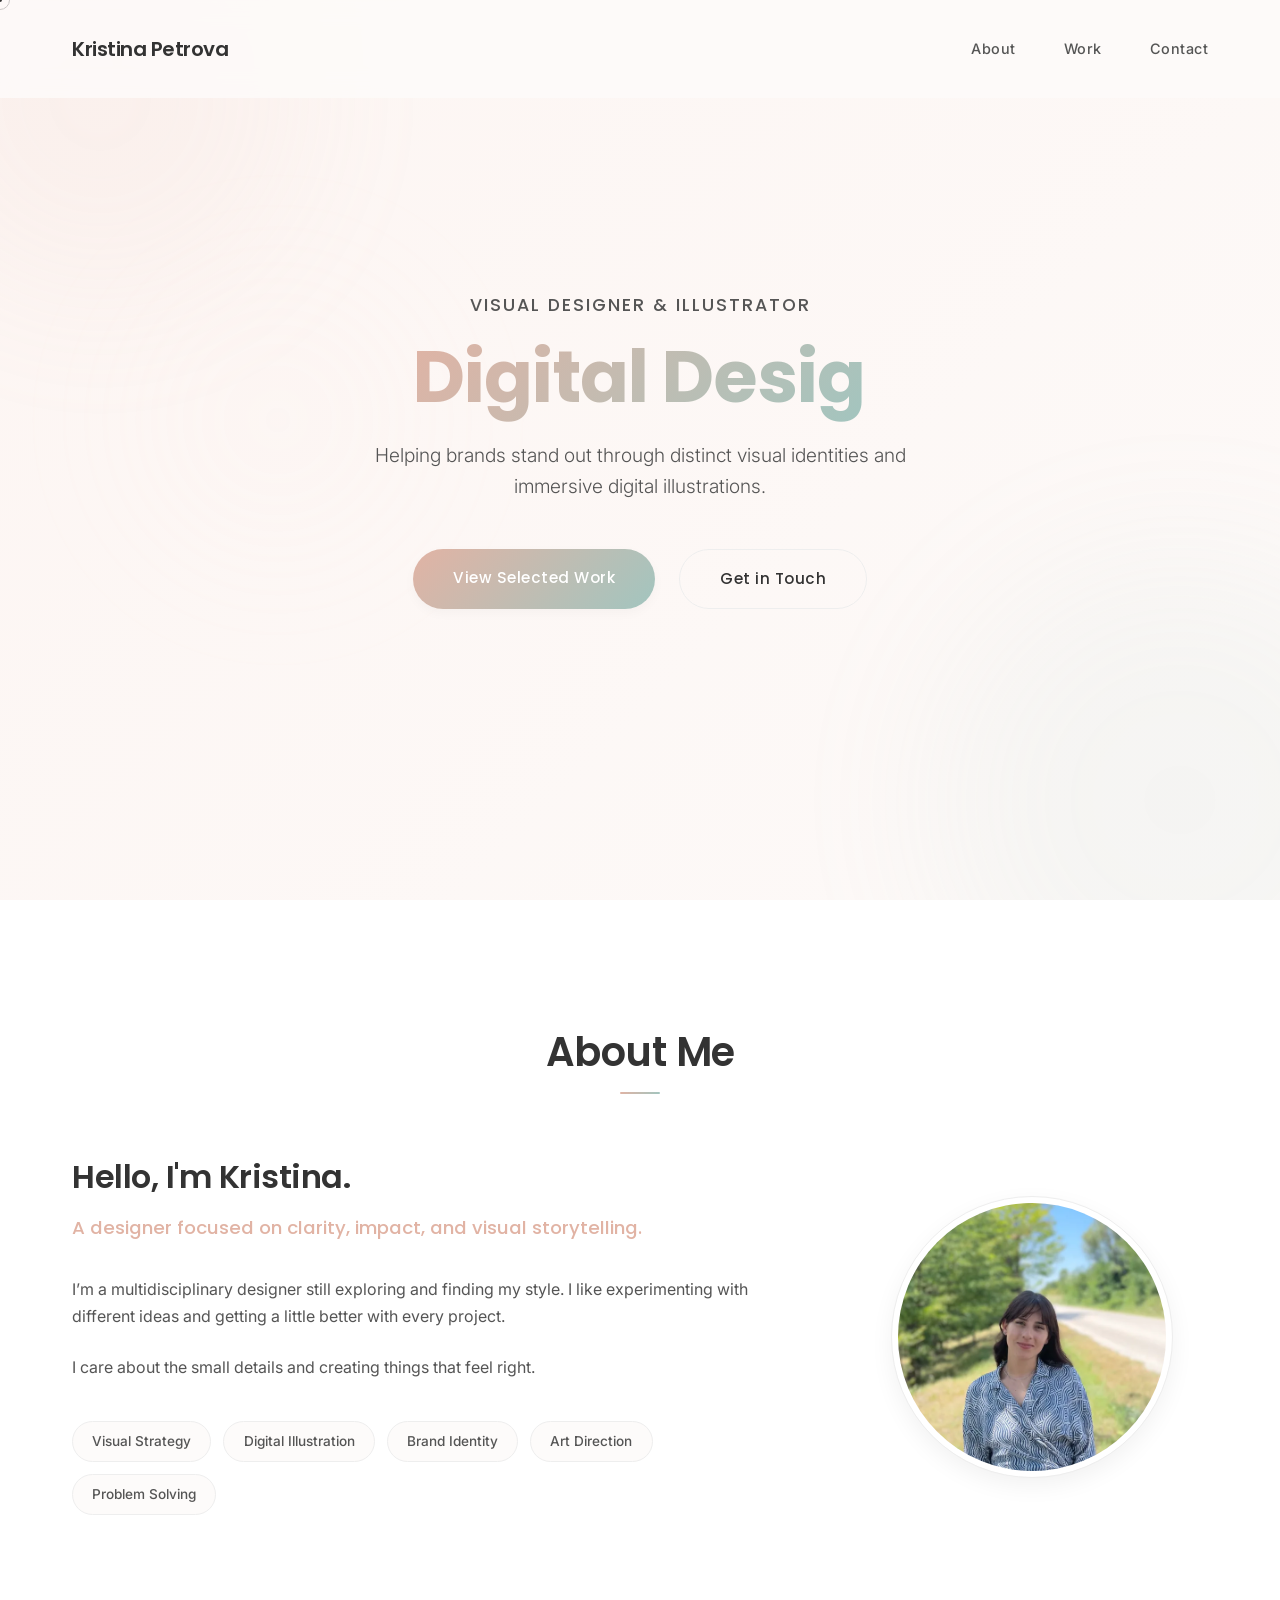
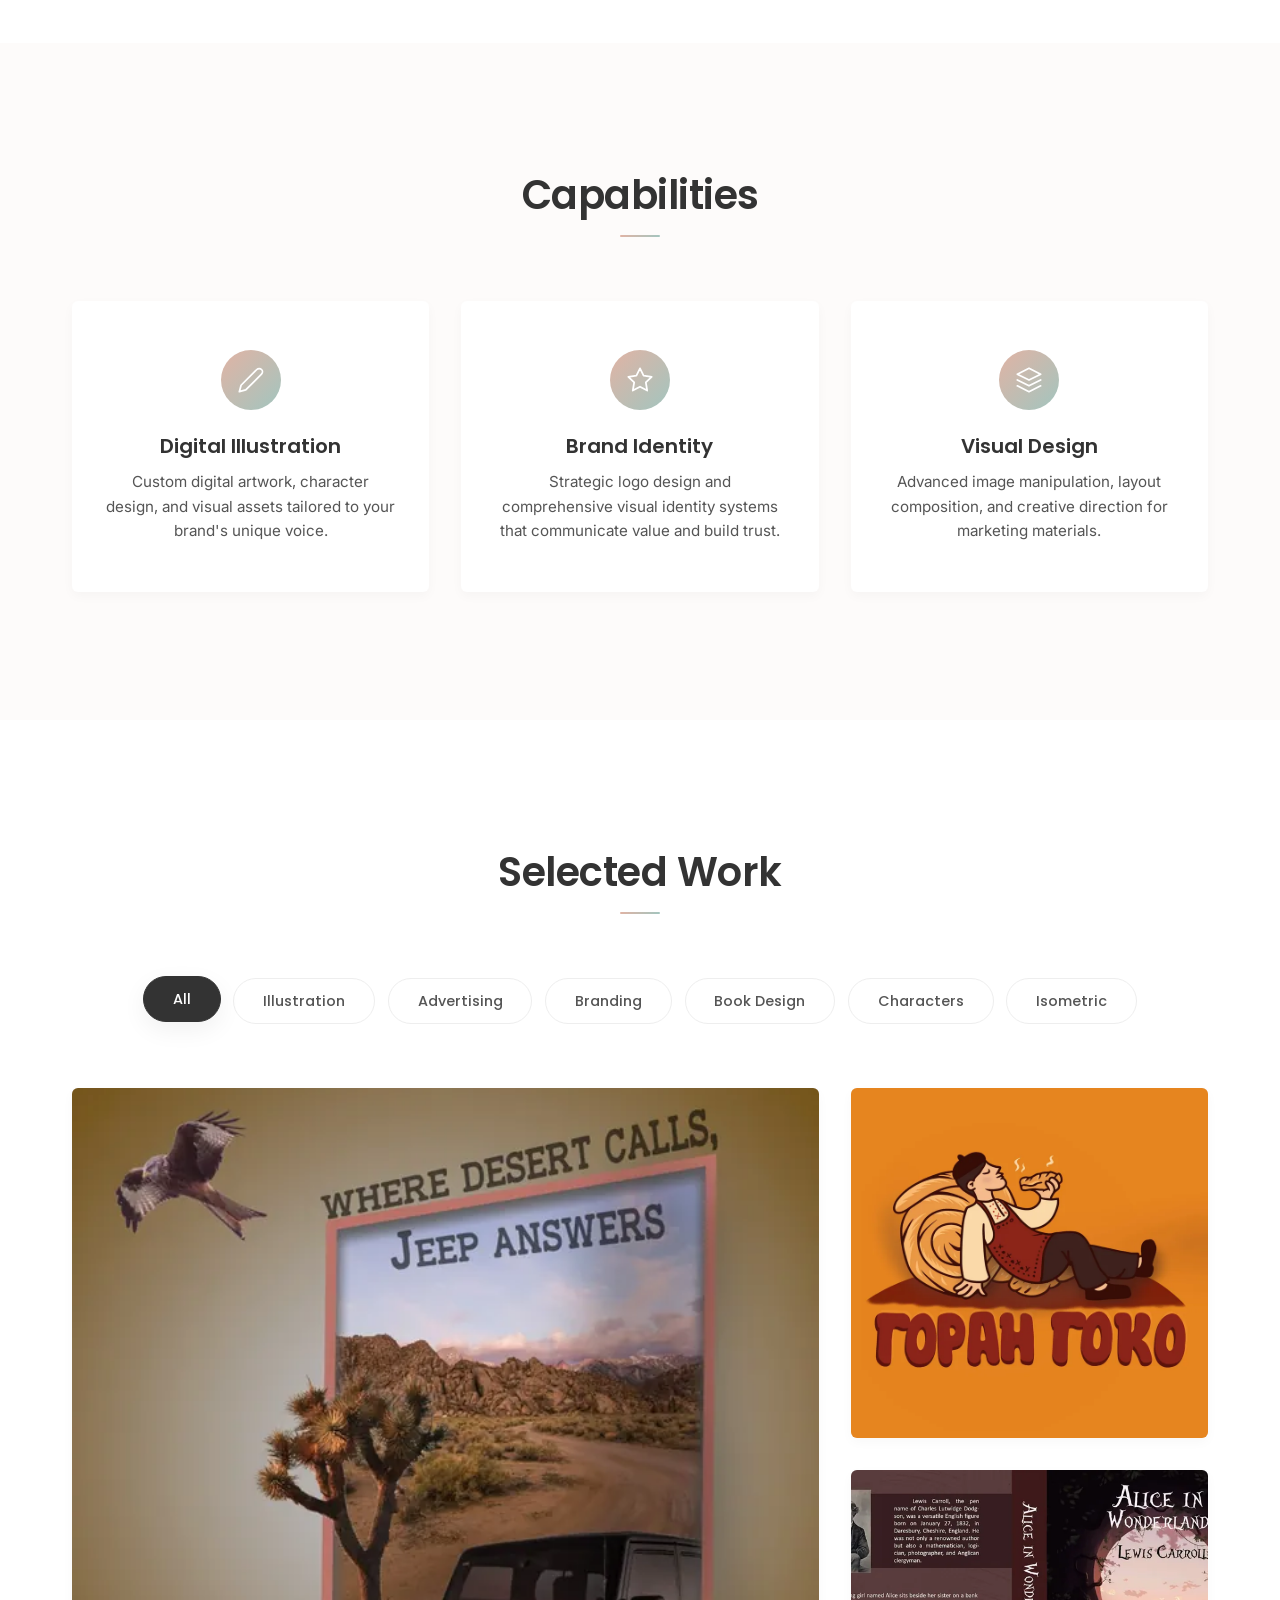
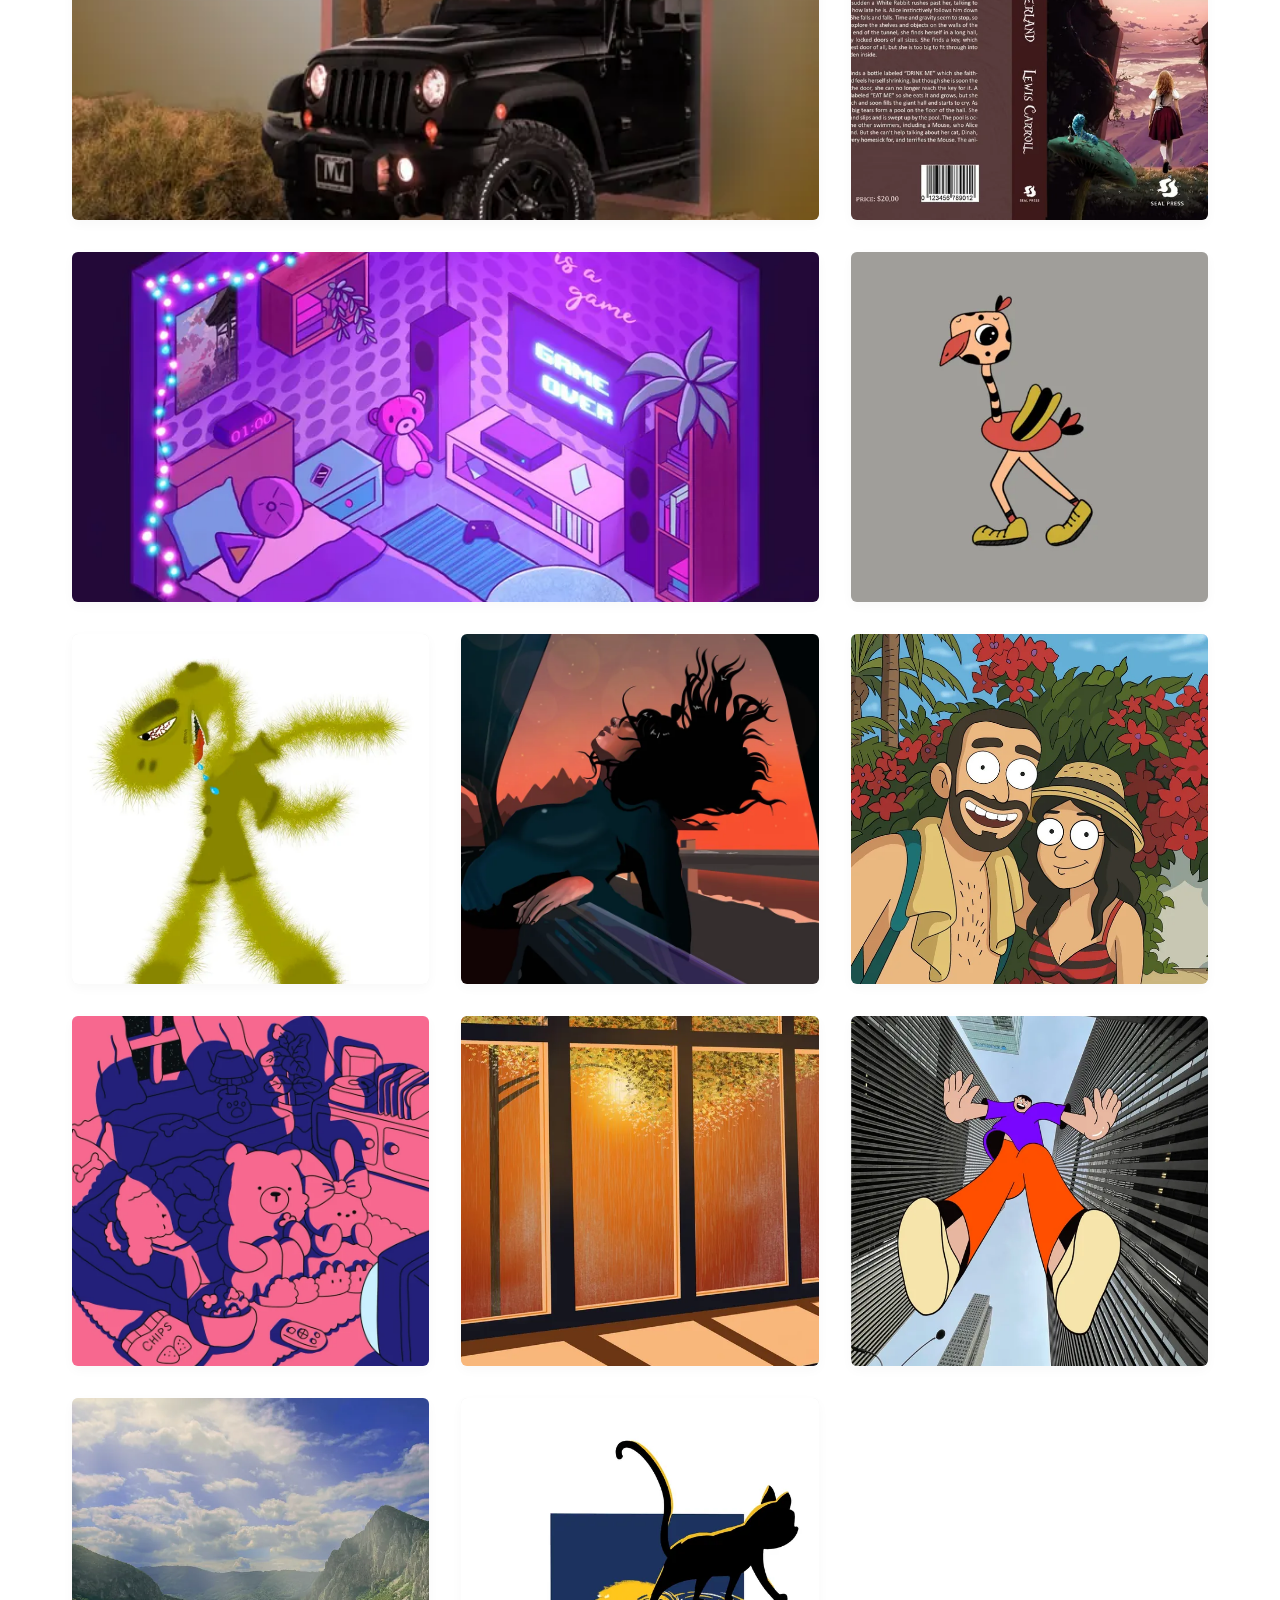
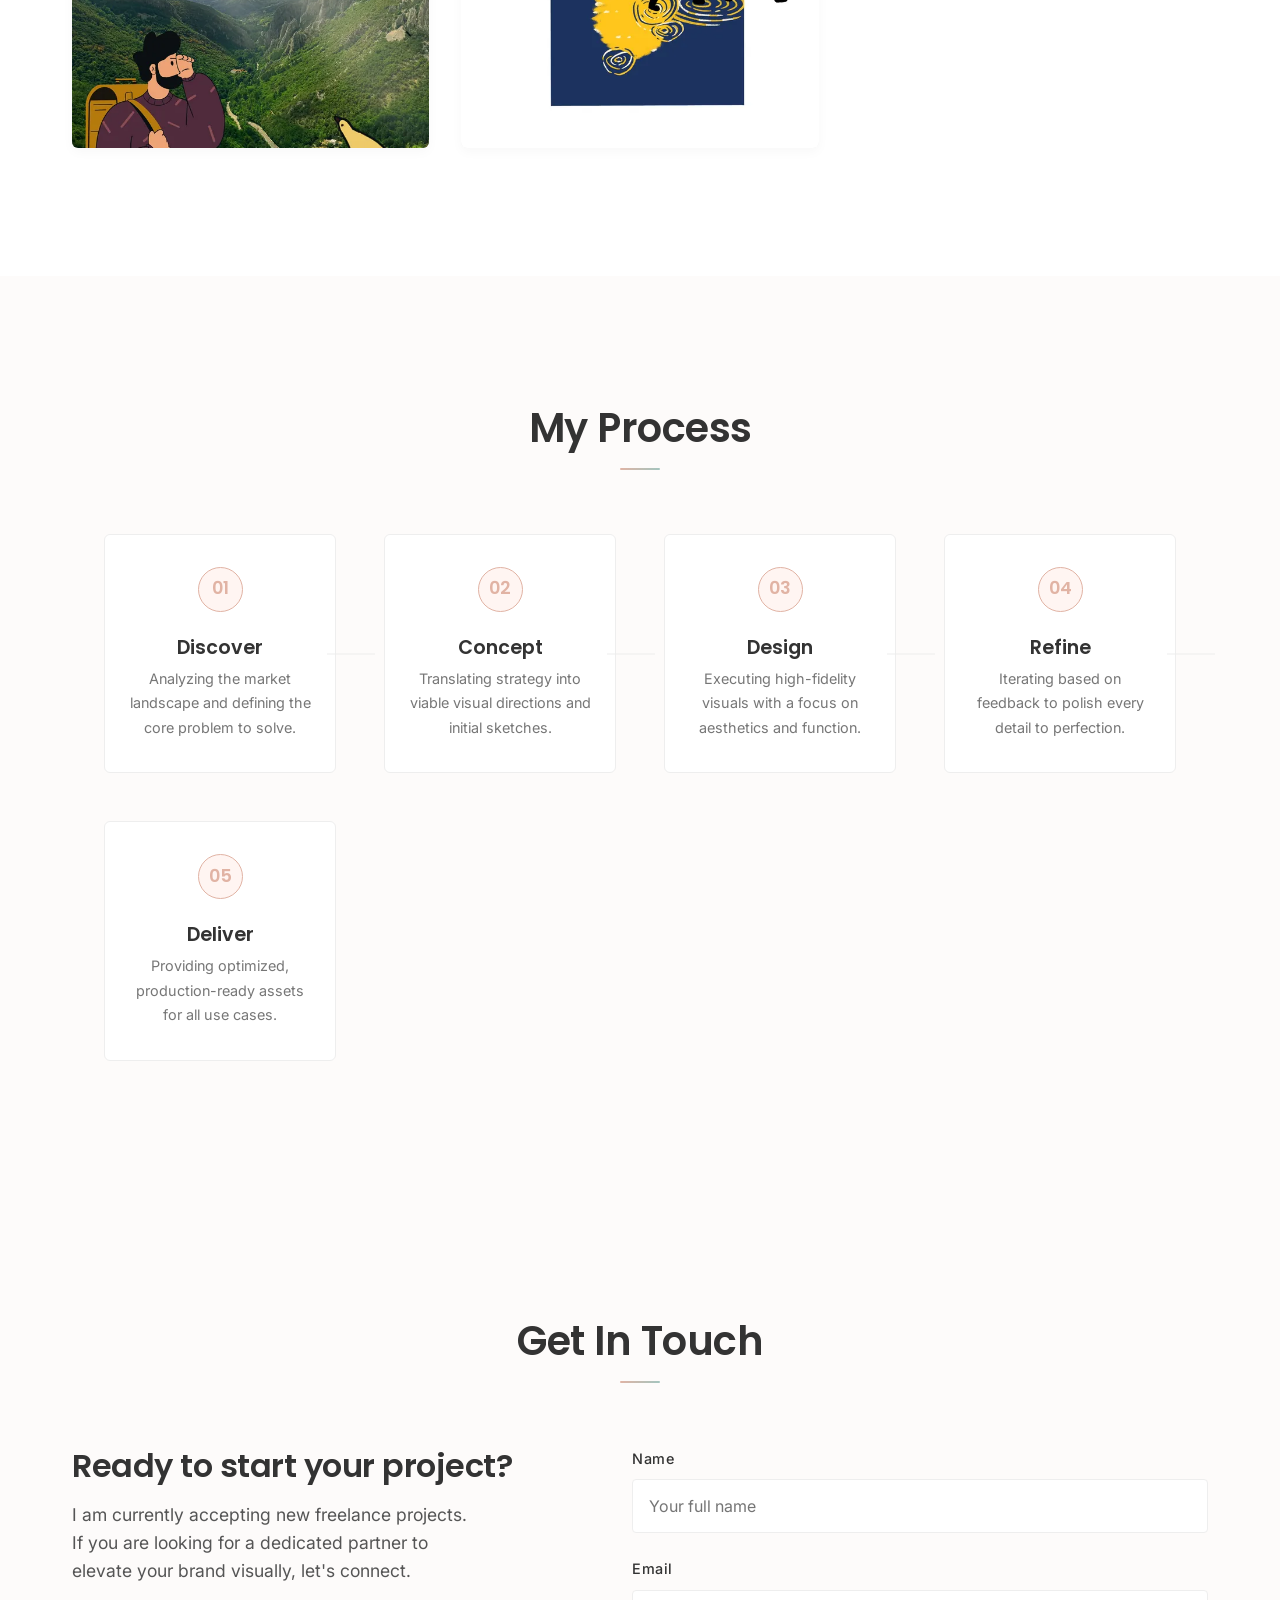
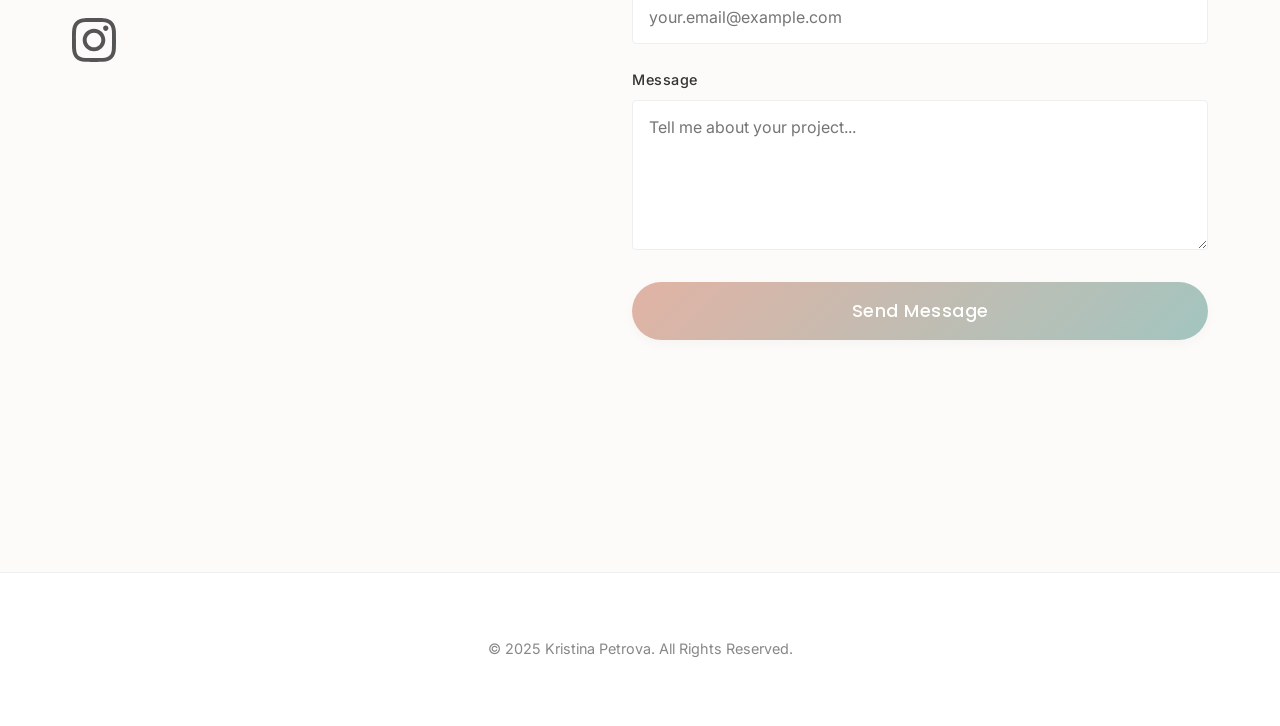
==== index.html @ cb2d3137 "Phase 2: optimized images and lazy loading - All artwork converted to WebP in two sizes (800px for t" ====
<!DOCTYPE html>
<html lang="en" class="no-js">
<head>
    <meta charset="UTF-8">
    <meta name="viewport" content="width=device-width, initial-scale=1.0">
    
    <!-- ========================================
    SEO & Social Sharing Tags
    ======================================== -->
    <title>Kristina Petrova - Digital Designer & Illustrator</title>
    <meta name="description" content="Portfolio of Kristina Petrova. Specializing in digital illustration, branding, character design, and visual storytelling.">
    
    <!-- Social Media Preview -->
    <meta property="og:title" content="Kristina Petrova - Digital Designer">
    <meta property="og:description" content="Check out my latest digital illustrations and brand design work.">
    <meta property="og:image" content="images/about/kristina-portrait-1600.webp">
    <meta property="og:type" content="website">

    <!-- Favicon -->
    <link rel="icon" href="data:image/svg+xml,%3Csvg%20xmlns=%22http://www.w3.org/2000/svg%22%20viewBox=%220%200%20100%20100%22%3E%3Ctext%20y=%22.9em%22%20font-size=%2290%22%3E%E2%9C%A8%3C/text%3E%3C/svg%3E">
    
    <!-- Fonts -->
    <link rel="preconnect" href="https://fonts.googleapis.com">
    <link rel="preconnect" href="https://fonts.gstatic.com" crossorigin>
    <link href="https://fonts.googleapis.com/css2?family=Inter:wght@300;400;500;600;700&family=Poppins:wght@300;400;500;600;700&display=swap" rel="stylesheet">

    <style>
        /* ========================================
        1. CSS Variables
        ========================================
        */
        :root {
            --color-bg: #FDFBFA;
            --color-text: #333333;
            --color-text-light: #555555;
            --color-primary: #E1B3A4;
            --color-secondary: #A2C5BF;
            --color-white: #FFFFFF;
            --color-border: #eeeeee;
            
            --font-primary: 'Poppins', sans-serif;
            --font-secondary: 'Inter', sans-serif;
            
            --gradient-primary: linear-gradient(135deg, var(--color-primary) 0%, var(--color-secondary) 100%);
            --gradient-animated: linear-gradient(-45deg, #fce8e1, #e6f0ef, #fdfbfa, #fce8e1);

            --shadow-soft: 0 4px 12px rgba(0, 0, 0, 0.03);
            --shadow-medium: 0 8px 24px rgba(0, 0, 0, 0.06);
            --shadow-hover: 0 20px 40px rgba(0, 0, 0, 0.1);

            --border-radius-sm: 4px;
            --border-radius-md: 6px;

            --transition-main: all 0.3s cubic-bezier(0.25, 0.8, 0.25, 1);
            --transition-card: all 0.4s cubic-bezier(0.25, 0.8, 0.25, 1);
            
            --cursor-size: 20px;
            --cursor-hover-size: 50px;
        }

        /* ========================================
        2. Global Styles & Reset
        ========================================
        */
        *, *::before, *::after {
            box-sizing: border-box;
            margin: 0;
            padding: 0;
            cursor: none;
        }

        html {
            scroll-behavior: smooth;
            font-size: 16px;
        }

        body {
            font-family: var(--font-secondary);
            background-color: var(--color-bg);
            color: var(--color-text);
            line-height: 1.7;
            -webkit-font-smoothing: antialiased;
            -moz-osx-font-smoothing: grayscale;
            overflow-x: hidden;
        }

        .progress-bar {
            position: fixed;
            top: 0;
            left: 0;
            height: 4px;
            background: var(--gradient-primary);
            width: 0%;
            z-index: 2000;
            transition: width 0.1s;
        }

        /* ========================================
        3. Custom Cursor
        ========================================
        */
        .cursor {
            position: fixed;
            width: var(--cursor-size);
            height: var(--cursor-size);
            border: 1px solid var(--color-text);
            border-radius: 50%;
            pointer-events: none;
            z-index: 9999;
            transform: translate(-50%, -50%);
            transition: width 0.3s, height 0.3s, background-color 0.3s, border-color 0.3s;
            mix-blend-mode: difference;
        }

        .cursor-dot {
            position: fixed;
            width: 4px;
            height: 4px;
            background-color: var(--color-text);
            border-radius: 50%;
            pointer-events: none;
            z-index: 9999;
            transform: translate(-50%, -50%);
        }

        body.hovering .cursor {
            width: var(--cursor-hover-size);
            height: var(--cursor-hover-size);
            background-color: rgba(255, 255, 255, 0.2);
            border-color: transparent;
            backdrop-filter: blur(2px);
        }

        @media (max-width: 768px) {
            *, *::before, *::after { cursor: auto; }
            .cursor, .cursor-dot { display: none; }
        }

        /* ========================================
        4. Utility Classes
        ========================================
        */
        .container {
            max-width: 1200px;
            margin-left: auto;
            margin-right: auto;
            padding: 0 2rem;
        }

        section {
            padding: 8rem 0;
            overflow: hidden;
            position: relative;
        }

        h1, h2, h3, h4, h5, h6 {
            font-family: var(--font-primary);
            font-weight: 600;
            line-height: 1.2;
            color: var(--color-text);
        }

        h1 { font-size: 4rem; font-weight: 700; letter-spacing: -1px; }

        h2 {
            font-size: 2.5rem;
            margin-bottom: 4rem;
            text-align: center;
            position: relative;
            letter-spacing: -0.5px;
        }
        
        h2::after {
            content: '';
            display: block;
            width: 40px;
            height: 2px;
            background: var(--gradient-primary);
            border-radius: 2px;
            margin: 1rem auto 0;
        }

        h3 { font-size: 1.5rem; margin-bottom: 1rem; }
        p { margin-bottom: 1.5rem; color: var(--color-text-light); font-size: 1rem; }
        
        a {
            color: var(--color-primary);
            text-decoration: none;
            transition: var(--transition-main);
        }
        a:hover { opacity: 0.8; }
        
        img { max-width: 100%; height: auto; display: block; }
        
        /* Buttons */
        .btn {
            display: inline-block;
            padding: 1rem 2.5rem;
            border-radius: 50px;
            font-family: var(--font-primary);
            font-weight: 500;
            font-size: 0.95rem;
            text-decoration: none;
            border: none;
            transition: var(--transition-main);
            transform: scale(1);
            position: relative;
            overflow: hidden;
            z-index: 1;
            letter-spacing: 0.5px;
        }

        .btn-primary {
            background: var(--gradient-primary);
            color: var(--color-white);
            box-shadow: var(--shadow-soft);
        }
        .btn-primary:hover {
            transform: translateY(-2px);
            box-shadow: var(--shadow-hover);
        }

        .btn-secondary {
            background-color: transparent;
            color: var(--color-text);
            border: 1px solid var(--color-border);
        }
        .btn-secondary:hover {
            background-color: var(--color-white);
            border-color: var(--color-white);
            box-shadow: var(--shadow-soft);
            transform: translateY(-2px);
        }

        .cta-buttons {
            margin-top: 3rem;
            display: flex;
            gap: 1.5rem;
            justify-content: center;
        }

        /* Animations */
        .js .reveal {
            opacity: 0;
            transform: translateY(30px);
            transition: opacity 1s cubic-bezier(0.165, 0.84, 0.44, 1), transform 1s cubic-bezier(0.165, 0.84, 0.44, 1);
        }
        .js .reveal.is-visible { opacity: 1; transform: translateY(0); }

        /* ========================================
        5. Navigation
        ========================================
        */
        .main-header {
            position: fixed;
            top: 0;
            left: 0;
            width: 100%;
            padding: 2rem 0;
            z-index: 1000;
            transition: var(--transition-main);
            background-color: rgba(253, 251, 250, 0.85);
            backdrop-filter: blur(12px);
            -webkit-backdrop-filter: blur(12px);
        }
        .main-header.scrolled {
            box-shadow: var(--shadow-soft);
            padding: 1rem 0;
            background-color: rgba(253, 251, 250, 0.98);
        }

        .nav-container {
            display: flex;
            justify-content: space-between;
            align-items: center;
            width: 100%;
        }

        .logo {
            font-family: var(--font-primary);
            font-size: 1.25rem;
            font-weight: 600;
            color: var(--color-text);
            text-decoration: none;
            letter-spacing: -0.5px;
        }

        .nav-links {
            display: flex;
            list-style: none;
            gap: 3rem;
        }

        .nav-links a {
            font-family: var(--font-secondary);
            font-size: 0.9rem;
            font-weight: 500;
            color: var(--color-text-light);
            text-decoration: none;
            position: relative;
            letter-spacing: 0.5px;
        }

        .nav-links a::after {
            content: '';
            display: block;
            width: 0;
            height: 2px;
            background: var(--gradient-primary);
            position: absolute;
            bottom: -5px;
            left: 0;
            transition: width 0.3s ease;
        }
        .nav-links a:hover::after { width: 100%; }

        /* Mobile Menu */
        .menu-toggle {
            display: none;
            cursor: pointer;
            position: relative;
            z-index: 1001;
            background: none;
            border: none;
            padding: 12px 10px;
            margin-right: -10px;
        }
        .hamburger {
            width: 25px;
            height: 20px;
            display: flex;
            flex-direction: column;
            justify-content: space-between;
        }
        .hamburger span {
            display: block;
            width: 100%;
            height: 2px;
            background-color: var(--color-text);
            border-radius: 3px;
            transition: all 0.3s ease-in-out;
        }
        .menu-toggle.active .hamburger span:nth-child(1) { transform: rotate(45deg) translate(5px, 5px); }
        .menu-toggle.active .hamburger span:nth-child(2) { opacity: 0; }
        .menu-toggle.active .hamburger span:nth-child(3) { transform: rotate(-45deg) translate(5px, -5px); }

        /* ========================================
        6. Hero Section
        ========================================
        */
        #hero {
            height: 100vh;
            min-height: 700px;
            display: flex;
            align-items: center;
            justify-content: center;
            text-align: center;
            padding: 0;
            position: relative;
            overflow: hidden; 
        }

        .floating-shape {
            position: absolute;
            border-radius: 50%;
            opacity: 0.08;
            filter: blur(80px);
            z-index: 1;
            animation: float 20s infinite ease-in-out alternate;
        }
        .shape-1 { width: 400px; height: 400px; background: #E1B3A4; top: -100px; left: -100px; animation-delay: 0s; }
        .shape-2 { width: 500px; height: 500px; background: #A2C5BF; bottom: -150px; right: -150px; animation-delay: -5s; }
        .shape-3 { width: 300px; height: 300px; background: #fce8e1; top: 30%; left: 10%; opacity: 0.05; animation-delay: -10s; }

        @keyframes float {
            0% { transform: translate(0, 0) rotate(0deg); }
            100% { transform: translate(30px, 50px) rotate(20deg); }
        }

        #hero::before {
            content: '';
            position: absolute;
            top: 0;
            left: 0;
            width: 100%;
            height: 100%;
            background: var(--gradient-animated);
            background-size: 400% 400%;
            animation: gradientBG 20s ease infinite;
            z-index: 0;
            opacity: 0.3;
        }
        
        @keyframes gradientBG {
            0% { background-position: 0% 50%; }
            50% { background-position: 100% 50%; }
            100% { background-position: 0% 50%; }
        }

        .hero-content {
            position: relative;
            z-index: 2;
            max-width: 800px;
            padding: 0 1rem;
        }
        
        .hero-content .subtitle {
            font-family: var(--font-primary);
            font-size: 1.1rem;
            font-weight: 500;
            margin-bottom: 1rem;
            color: var(--color-text-light);
            display: inline-block;
            opacity: 0;
            transform: translateY(20px);
            animation: fadeInUp 0.8s ease-out 0.2s forwards;
            letter-spacing: 2px;
            text-transform: uppercase;
        }

        .hero-content h1 {
            font-size: 4.5rem;
            margin-bottom: 1.5rem;
            opacity: 0;
            transform: translateY(20px);
            animation: fadeInUp 0.8s ease-out 0.4s forwards;
            line-height: 1.1;
        }
        
        .hero-content h1 span {
            background: var(--gradient-primary);
            -webkit-background-clip: text;
            -webkit-text-fill-color: transparent;
            background-clip: text;
        }
        
        .typewriter-cursor {
            display: inline-block;
            width: 3px;
            background-color: var(--color-primary);
            animation: blink 1s infinite;
        }
        
        @keyframes blink { 0%, 100% { opacity: 1; } 50% { opacity: 0; } }

        .hero-content .tagline {
            font-size: 1.2rem;
            font-weight: 300;
            color: var(--color-text-light);
            max-width: 550px;
            margin: 0 auto 2rem;
            opacity: 0;
            transform: translateY(20px);
            animation: fadeInUp 0.8s ease-out 0.6s forwards;
            line-height: 1.6;
        }

        .hero-content .cta-buttons {
            opacity: 0;
            transform: translateY(20px);
            animation: fadeInUp 0.8s ease-out 0.8s forwards;
        }

        @keyframes fadeInUp { to { opacity: 1; transform: translateY(0); } }

        /* ========================================
        7. About Section
        ========================================
        */
        #about { background-color: var(--color-white); }
        .about-content {
            display: grid;
            grid-template-columns: 2fr 1fr;
            gap: 5rem;
            align-items: center;
        }

        .about-image {
            width: 280px;
            height: 280px;
            margin: 0 auto;
            position: relative;
        }
        
        .about-image img {
            width: 100%;
            height: 100%;
            object-fit: cover;
            border-radius: 50%;
            box-shadow: var(--shadow-medium);
            border: 6px solid var(--color-white);
            outline: 1px solid var(--color-border);
            display: block;
            animation: fadeIn 0.5s ease-in;
            transition: transform 0.3s ease;
        }
        .about-image:hover img { transform: scale(1.02); }
        @keyframes fadeIn { from { opacity: 0; } to { opacity: 1; } }

        .about-text h3 { font-size: 2rem; font-weight: 600; margin-bottom: 1rem; letter-spacing: -0.5px; }
        .about-text .highlight {
            font-size: 1.15rem;
            font-weight: 500;
            font-family: var(--font-primary);
            color: var(--color-primary);
            display: block;
            margin-bottom: 2rem;
        }
        
        .about-tags { margin-top: 2.5rem; display: flex; flex-wrap: wrap; gap: 0.75rem; }
        .tag {
            background-color: var(--color-bg);
            border: 1px solid var(--color-border);
            color: var(--color-text-light);
            padding: 0.5rem 1.2rem;
            border-radius: 30px;
            font-size: 0.85rem;
            font-weight: 500;
            transition: 0.3s;
        }
        .tag:hover {
            background-color: var(--color-white);
            border-color: var(--color-primary);
            transform: translateY(-2px);
        }

        /* ========================================
        8. Skills Section
        ========================================
        */
        .skills-grid {
            display: grid;
            grid-template-columns: repeat(auto-fit, minmax(280px, 1fr));
            gap: 2rem;
        }

        .skill-card {
            background-color: var(--color-white);
            padding: 3rem 2rem;
            border-radius: var(--border-radius-md);
            box-shadow: var(--shadow-soft);
            text-align: center;
            transition: var(--transition-main);
            position: relative;
            overflow: hidden;
            border: 1px solid transparent;
        }
        
        .skill-card::after {
            content: '';
            position: absolute;
            top: 0;
            left: 0;
            width: 100%;
            height: 100%;
            background: radial-gradient(circle at center, rgba(225, 179, 164, 0.05) 0%, transparent 70%);
            opacity: 0;
            transition: opacity 0.4s ease;
        }

        .skill-card:hover { transform: translateY(-5px); border-color: rgba(225, 179, 164, 0.3); }
        .skill-card:hover::after { opacity: 1; }

        .skill-icon {
            width: 60px;
            height: 60px;
            margin: 0 auto 1.5rem;
            background: var(--gradient-primary);
            border-radius: 50%;
            display: flex;
            align-items: center;
            justify-content: center;
            color: var(--color-white);
            position: relative;
            z-index: 2;
        }
        .skill-icon svg { width: 28px; height: 28px; stroke-width: 1.5; }
        .skill-card h3 { font-size: 1.25rem; margin-bottom: 0.75rem; position: relative; z-index: 2; }
        .skill-card p { font-size: 0.95rem; margin-bottom: 0; position: relative; z-index: 2; line-height: 1.6; }
        
        /* ========================================
        9. Portfolio Section
        ========================================
        */
        #portfolio { background-color: var(--color-white); }

        .portfolio-filters {
            display: flex;
            justify-content: center;
            flex-wrap: wrap;
            gap: 0.8rem;
            margin-bottom: 4rem;
        }

        .filter-btn {
            background: transparent;
            border: 1px solid var(--color-border);
            padding: 0.7rem 1.8rem;
            border-radius: 30px;
            font-family: var(--font-primary);
            font-weight: 500;
            font-size: 0.9rem;
            color: var(--color-text-light);
            transition: all 0.3s ease;
        }

        .filter-btn:hover {
            color: var(--color-text);
            border-color: #cccccc;
            background: rgba(0, 0, 0, 0.02);
        }
        
        .filter-btn.active {
            background: var(--color-text);
            color: var(--color-white);
            border-color: var(--color-text);
            box-shadow: var(--shadow-medium);
            transform: translateY(-2px);
        }

        .portfolio-grid {
            display: grid;
            grid-template-columns: repeat(auto-fill, minmax(min(320px, 100%), 1fr));
            grid-auto-rows: 350px;
            grid-auto-flow: dense;
            gap: 2rem;
        }
        
        @media (min-width: 1024px) {
            .portfolio-grid { grid-template-columns: repeat(3, 1fr); }
            .portfolio-item.featured-large { grid-column: span 2; grid-row: span 2; }
            .portfolio-item.featured-wide { grid-column: span 2; }
        }

        /* CARD HOVER ENHANCEMENTS */
        .portfolio-item {
            position: relative;
            overflow: hidden;
            border-radius: var(--border-radius-md);
            box-shadow: var(--shadow-soft);
            transition: transform 0.4s cubic-bezier(0.25, 0.8, 0.25, 1), box-shadow 0.4s ease;
            background-color: #f0f0f0; 
            cursor: pointer;
        }
        
        .portfolio-item.hidden { display: none; }
        
        .portfolio-item:hover {
            box-shadow: 0 20px 40px rgba(0, 0, 0, 0.08);
            transform: translateY(-4px);
        }

        .portfolio-image {
            width: 100%;
            height: 100%;
            background-image: linear-gradient(45deg, #f0f0f0, #f9f9f9);
            transition: var(--transition-main);
            overflow: hidden;
        }

        .portfolio-image img {
            width: 100%;
            height: 100%;
            object-fit: cover;
            transition: transform 0.7s cubic-bezier(0.25, 0.46, 0.45, 0.94);
            display: block;
        }
        
        .portfolio-item:hover .portfolio-image img {
            transform: scale(1.03);
        }

        /* Clean, Modern Staggered Overlay */
        .portfolio-overlay {
            position: absolute;
            bottom: 0;
            left: 0;
            width: 100%;
            height: 100%;
            padding: 3rem 2rem 2rem;
            display: flex;
            flex-direction: column;
            justify-content: flex-end;
            background: linear-gradient(to top, rgba(0, 0, 0, 0.85) 0%, rgba(0, 0, 0, 0.4) 40%, transparent 100%);
            color: var(--color-white);
            opacity: 0;
            transition: opacity 0.4s ease;
        }
        
        .portfolio-overlay .portfolio-category {
            font-size: 0.75rem;
            font-weight: 500;
            text-transform: uppercase;
            letter-spacing: 1px;
            opacity: 0.8;
            margin-bottom: 0.5rem;
            display: block;
            transform: translateY(15px);
            transition: transform 0.4s cubic-bezier(0.25, 0.8, 0.25, 1);
        }
        
        .portfolio-overlay .portfolio-title {
            font-family: var(--font-primary);
            font-size: 1.3rem;
            font-weight: 600;
            margin: 0;
            color: var(--color-white);
            letter-spacing: -0.5px;
            transform: translateY(15px);
            transition: transform 0.4s cubic-bezier(0.25, 0.8, 0.25, 1) 0.05s; /* Slight delay for staggered effect */
        }
        
        .portfolio-item:hover .portfolio-overlay {
            opacity: 1;
        }
        
        .portfolio-item:hover .portfolio-overlay .portfolio-category,
        .portfolio-item:hover .portfolio-overlay .portfolio-title {
            transform: translateY(0);
        }
        
        /* ========================================
        10. Lightbox Modal - PREMIUM EDITORIAL UPGRADE
        ========================================
        */
        .modal {
            position: fixed;
            z-index: 2000;
            left: 0;
            top: 0;
            width: 100%;
            height: 100%;
            overflow-x: hidden;
            overflow-y: auto;
            background-color: rgba(0,0,0,0.95); /* Deep dark for focus */
            opacity: 0;
            visibility: hidden;
            pointer-events: none;
            transition: opacity 0.3s ease, visibility 0s linear 0.3s;
            -webkit-backdrop-filter: blur(10px);
            backdrop-filter: blur(10px);
            display: flex;
        }
        .modal.show {
            opacity: 1;
            visibility: visible;
            pointer-events: auto;
            transition: opacity 0.3s ease, visibility 0s;
        }

        /* The wrapper holding image + text */
        .modal-dialog {
            display: flex;
            flex-direction: column;
            align-items: center;
            width: 100%;
            max-width: 90vw;
            margin: auto;
            padding: 4rem 1.5rem 2rem;
            animation: zoomIn 0.4s cubic-bezier(0.165, 0.84, 0.44, 1);
        }

        @keyframes zoomIn { from {transform:scale(0.98); opacity: 0;} to {transform:scale(1); opacity: 1;} }

        /* Image Area */
        .modal-image-wrapper {
            width: 100%;
            display: flex;
            justify-content: center;
        }

        .modal-img {
            max-width: 100%;
            max-height: 60vh; /* Leave room for text on mobile */
            max-height: 60svh;
            object-fit: contain;
            border-radius: 6px;
            box-shadow: 0 30px 60px -10px rgba(0, 0, 0, 0.8);
        }

        /* Typography & Info Area */
        .modal-info-wrapper {
            width: 100%;
            max-width: 600px;
            text-align: center;
            margin-top: 1.5rem;
            color: var(--color-white);
        }

        .modal-category-label {
            font-size: 0.75rem;
            text-transform: uppercase;
            letter-spacing: 2px;
            color: var(--color-primary);
            margin-bottom: 0.5rem;
            display: block;
            font-weight: 500;
        }

        .modal-title {
            color: var(--color-white);
            font-size: 2rem;
            font-weight: 600;
            letter-spacing: -0.5px;
            margin-bottom: 0.75rem;
            line-height: 1.2;
            font-family: var(--font-primary);
        }

        .modal-description {
            font-size: 0.95rem;
            color: rgba(255, 255, 255, 0.7);
            line-height: 1.6;
            margin-bottom: 1.5rem;
            font-weight: 300;
        }

        /* Gallery Thumbnails inside Modal */
        .modal-gallery {
            display: flex;
            justify-content: center;
            gap: 15px;
            flex-wrap: wrap;
        }
        .modal-gallery img {
            width: 60px;
            height: 60px;
            object-fit: cover;
            border-radius: 4px;
            cursor: pointer;
            opacity: 0.4;
            transition: opacity 0.3s;
            border: 1px solid transparent;
        }
        .modal-gallery img:hover, .modal-gallery img.active {
            opacity: 1;
            border-color: rgba(255,255,255,0.5);
        }

        /* Concept Switcher Tabs - MINIMAL STUDIO STYLE */
        .modal-tabs {
            display: flex;
            justify-content: center;
            gap: 40px;
            margin-bottom: 20px;
            border: none;
            padding: 0;
        }

        .tab-btn {
            background: transparent;
            border: none;
            font-family: var(--font-primary);
            font-size: 0.85rem;
            font-weight: 400;
            color: rgba(255,255,255,0.4);
            cursor: pointer;
            padding: 8px 0;
            position: relative;
            transition: color 0.3s ease, opacity 0.3s ease;
            text-transform: uppercase;
            letter-spacing: 2px;
        }

        .tab-btn::after {
            content: '';
            position: absolute;
            bottom: 0;
            left: 0;
            width: 100%;
            height: 1px;
            background-color: #FFFFFF;
            transform: scaleX(0);
            transform-origin: center;
            transition: transform 0.3s cubic-bezier(0.25, 0.8, 0.25, 1);
        }

        .tab-btn:hover { color: rgba(255,255,255,0.7); }
        .tab-btn.active { color: #FFFFFF; font-weight: 600; opacity: 1; }
        .tab-btn.active::after { transform: scaleX(1); }

        .concept-label {
            display: block;
            text-align: center;
            font-size: 1.1rem;
            font-weight: 500;
            color: var(--color-white);
            margin-top: 10px;
            margin-bottom: 20px;
            font-family: var(--font-primary);
            letter-spacing: 0.5px;
            animation: fadeIn 0.5s ease;
        }

        .fade-in { animation: fadeIn 0.4s ease-in-out; }

        .close-modal {
            position: fixed;
            background: none;
            border: none;
            font-family: inherit;
            top: 20px;
            right: 30px;
            color: rgba(255,255,255,0.7);
            font-size: 40px;
            font-weight: 300;
            transition: 0.3s;
            z-index: 2001;
            line-height: 1;
            padding: 10px;
            cursor: pointer;
        }
        .close-modal:hover, .close-modal:focus { color: var(--color-white); transform: rotate(90deg); }

        /* --- DESKTOP MODAL LAYOUT (Side-by-side) --- */
        @media (min-width: 1024px) {
            .modal-dialog {
                flex-direction: row;
                align-items: center; /* Center horizontally relative to each other */
                justify-content: center;
                gap: 4rem;
                padding: 2rem 4rem;
                max-width: 1300px;
            }
            .modal-image-wrapper {
                flex: 1;
                display: flex;
                justify-content: flex-end; /* Align right to meet text naturally */
            }
            .modal-img {
                max-height: 85vh; /* Take full height on desktop */
            }
            .modal-info-wrapper {
                flex: 0 0 350px; /* Fixed width for perfect readability */
                text-align: left;
                margin-top: 0;
                display: flex;
                flex-direction: column;
                justify-content: center;
                max-height: 85vh;
                overflow-y: auto; /* Allow scrolling if text/gallery is very tall */
                scrollbar-width: none; /* Hide scrollbar Firefox */
            }
            .modal-info-wrapper::-webkit-scrollbar { display: none; } /* Hide scrollbar Chrome/Safari */
            
            .modal-gallery, .modal-tabs { justify-content: flex-start; }
            .concept-label { text-align: left; }
        }

        @media only screen and (max-width: 700px){ 
            .close-modal { top: 10px; right: 15px; }
            .modal-dialog { padding: 4.5rem 1rem 2rem; }
            .modal-title { font-size: 1.5rem; }
        }

        /* ========================================
        11. Process Section
        ========================================
        */
        .process-steps {
            display: grid;
            grid-template-columns: repeat(auto-fit, minmax(200px, 1fr));
            gap: 3rem; /* Increased spacing */
            position: relative;
        }
        
        @media (min-width: 769px) {
            .process-steps { padding: 0 2rem; }
            .process-step:not(:last-child)::after {
                content: '';
                position: absolute;
                top: 50%;
                right: -2.5rem;
                transform: translateY(-50%);
                width: 3rem;
                height: 1px; /* Thinner line */
                background-color: var(--color-border);
                z-index: 1;
            }
        }

        .process-step {
            text-align: center;
            position: relative;
            z-index: 2;
            padding: 2rem 1.5rem;
            background: var(--color-white);
            border-radius: var(--border-radius-md);
            border: 1px solid var(--color-border);
            transition: transform 0.3s ease;
        }
        .process-step:hover { transform: translateY(-5px); border-color: var(--color-primary); }

        .step-number {
            font-size: 1.1rem;
            font-weight: 600;
            font-family: var(--font-primary);
            width: 45px;
            height: 45px;
            border-radius: 50%;
            display: flex;
            align-items: center;
            justify-content: center;
            margin: 0 auto 1.5rem;
            color: var(--color-primary);
            background-color: #fff5f2; /* Lighter background */
            border: 1px solid var(--color-primary);
        }

        .process-step h3 { font-size: 1.2rem; margin-bottom: 0.5rem; }
        .process-step p { font-size: 0.9rem; margin-bottom: 0; opacity: 0.8; }

        /* ========================================
        12. Contact Section
        ========================================
        */
        .contact-content {
            display: grid;
            grid-template-columns: 1fr;
            gap: 5rem;
        }
        
        @media (min-width: 992px) { .contact-content { grid-template-columns: 1fr 1.2fr; } }

        .contact-info h3 { font-size: 2rem; margin-bottom: 1rem; letter-spacing: -0.5px; }
        .contact-info p { font-size: 1.1rem; max-width: 400px; line-height: 1.6; }

        .social-links { margin-top: 2rem; display: flex; gap: 1.5rem; }
        .social-links a { display: block; width: 44px; height: 44px; transition: var(--transition-main); }
        .social-links a svg { width: 100%; height: 100%; fill: var(--color-text-light); transition: var(--transition-main); }
        .social-links a:hover svg { fill: var(--color-primary); transform: scale(1.1); }
        
        /* Contact Form */
        .contact-form { width: 100%; }
        .form-group { margin-bottom: 1.5rem; }
        .form-group label { display: block; font-weight: 500; margin-bottom: 0.5rem; font-size: 0.9rem; letter-spacing: 0.5px; }

        .form-group input, .form-group textarea {
            width: 100%;
            padding: 1rem;
            font-family: var(--font-secondary);
            font-size: 1rem;
            border: 1px solid var(--color-border);
            border-radius: var(--border-radius-sm);
            background-color: var(--color-white);
            transition: var(--transition-main);
        }

        .form-group input:focus, .form-group textarea:focus {
            outline: none;
            border-color: var(--color-primary);
            box-shadow: 0 0 0 3px rgba(225, 179, 164, 0.2); /* Softer focus */
        }

        .form-group textarea { min-height: 150px; resize: vertical; }
        .contact-form .btn-primary { width: 100%; padding: 1rem; font-size: 1.1rem; }
        .form-status { margin-top: 1rem; font-weight: 500; }

        /* ========================================
        13. Footer
        ========================================
        */
        .main-footer {
            padding: 4rem 0; /* More spacing */
            text-align: center;
            background-color: var(--color-white);
            border-top: 1px solid var(--color-border);
            margin-top: 5rem;
        }
        .main-footer p { margin: 0; font-size: 0.9rem; color: var(--color-text-light); opacity: 0.7; }

        /* ========================================
        14. Media Queries
        ========================================
        */
        @media (max-width: 768px) {
            html { font-size: 15px; }
            h1 { font-size: 2.8rem; }
            .hero-content h1 { font-size: 3.2rem; }
            h2 { font-size: 2rem; margin-bottom: 3rem; }
            section { padding: 5rem 0; }
            .container { padding: 0 1.5rem; }

            .menu-toggle { display: block; }
            .nav-links {
                position: fixed; top: 0; right: 0; width: 70%; height: 100vh; height: 100dvh;
                background-color: var(--color-white);
                flex-direction: column; justify-content: center; align-items: center; gap: 2rem;
                transform: translateX(100%); visibility: hidden;
                transition: transform 0.4s cubic-bezier(0.23, 1, 0.32, 1), visibility 0s linear 0.4s;
            }
            .nav-links.active {
                transform: translateX(0); visibility: visible;
                box-shadow: -5px 0 15px rgba(0,0,0,0.1);
                transition: transform 0.4s cubic-bezier(0.23, 1, 0.32, 1), visibility 0s;
            }
            .nav-links a { font-size: 1.2rem; color: var(--color-text); }
            
            body.nav-open::before {
                content: ''; position: fixed; top: 0; left: 0; width: 100%; height: 100%;
                background-color: rgba(0,0,0,0.3); z-index: 999;
            }
            body.nav-open { overflow: hidden; }

            .hero-content { padding: 0 1rem; }
            .cta-buttons { flex-direction: column; width: 80%; margin: 2rem auto 0; }

            .about-content { grid-template-columns: 1fr; gap: 3rem; text-align: center; }
            .about-image { width: 220px; height: 220px; order: -1; }
            .about-tags { justify-content: center; }

            .portfolio-grid { grid-template-columns: 1fr; gap: 2rem; }
            .portfolio-item.featured-large,
            .portfolio-item.featured-wide { grid-column: auto; grid-row: auto; }
            
            .portfolio-overlay {
                transform: translateY(0); opacity: 1; padding: 1.5rem;
                background: linear-gradient(to top, rgba(0, 0, 0, 0.8), transparent 80%);
            }
            .portfolio-overlay .portfolio-title { font-size: 1.2rem; }

            .process-steps { grid-template-columns: 1fr; gap: 2rem; }
            .process-step:not(:last-child)::after { display: none; }

            .contact-content { grid-template-columns: 1fr; gap: 3rem; }
            .contact-info { text-align: center; }
            .social-links { justify-content: center; }
        }
    </style>
</head>
<body>

    <!-- Custom Cursor -->
    <div class="cursor"></div>
    <div class="cursor-dot"></div>

    <!-- Scroll Progress -->
    <div class="progress-bar" id="progress-bar"></div>

    <!-- =======================
    Header / Navigation
    ======================== -->
    <header class="main-header" id="main-header">
        <div class="container nav-container">
            <a href="#hero" class="logo hover-target">Kristina Petrova</a>
            
            <nav>
                <ul class="nav-links" id="nav-links">
                    <li><a href="#about" class="hover-target">About</a></li>
                    <li><a href="#portfolio" class="hover-target">Work</a></li>
                    <li><a href="#contact" class="hover-target">Contact</a></li>
                </ul>
            </nav>

            <button type="button" class="menu-toggle hover-target" id="menu-toggle" aria-label="Open menu" aria-expanded="false" aria-controls="nav-links">
                <span class="hamburger" aria-hidden="true">
                    <span></span>
                    <span></span>
                    <span></span>
                </span>
            </button>
        </div>
    </header>

    <main>

        <!-- =======================
        Hero Section
        ======================== -->
        <section id="hero">
            <div class="floating-shape shape-1"></div>
            <div class="floating-shape shape-2"></div>
            <div class="floating-shape shape-3"></div>

            <div class="hero-content">
                <span class="subtitle">Visual Designer & Illustrator</span>
                <h1>
                    <span id="typewriter-text">Digital Designer</span><span class="typewriter-cursor"></span>
                </h1>
                <p class="tagline">
                    Helping brands stand out through distinct visual identities and immersive digital illustrations.
                </p>
                <div class="cta-buttons">
                    <a href="#portfolio" class="btn btn-primary hover-target">View Selected Work</a>
                    <a href="#contact" class="btn btn-secondary hover-target">Get in Touch</a>
                </div>
            </div>
        </section>

        <!-- =======================
        About Section
        ======================== -->
        <section id="about" class="reveal">
            <div class="container">
                <h2>About Me</h2>
                <div class="about-content">
                    <div class="about-text">
                        <h3>Hello, I'm Kristina.</h3>
                        <span class="highlight">A designer focused on clarity, impact, and visual storytelling.</span>
                        <p>
                            I’m a multidisciplinary designer still exploring and finding my style. I like experimenting with different ideas and getting a little better with every project.
                        </p>
                        <p>
                            I care about the small details and creating things that feel right.
                        </p>
                        <div class="about-tags">
                            <span class="tag hover-target">Visual Strategy</span>
                            <span class="tag hover-target">Digital Illustration</span>
                            <span class="tag hover-target">Brand Identity</span>
                            <span class="tag hover-target">Art Direction</span>
                            <span class="tag hover-target">Problem Solving</span>
                        </div>
                    </div>
                    <div class="about-image hover-target">
                        <img src="images/about/kristina-portrait-800.webp" alt="Kristina Petrova" width="600" height="800" loading="lazy" decoding="async">
                    </div>
                </div>
            </div>
        </section>

        <!-- =======================
        Skills Section
        ======================== -->
        <section id="skills" class="reveal">
            <div class="container">
                <h2>Capabilities</h2>
                <div class="skills-grid">
                    <div class="skill-card reveal hover-target">
                        <div class="skill-icon">
                            <svg xmlns="http://www.w3.org/2000/svg" width="24" height="24" viewBox="0 0 24 24" fill="none" stroke="currentColor" stroke-width="2" stroke-linecap="round" stroke-linejoin="round"><path d="M17 3a2.828 2.828 0 1 1 4 4L7.5 20.5 2 22l1.5-5.5L17 3z"></path></svg>
                        </div>
                        <h3>Digital Illustration</h3>
                        <p>Custom digital artwork, character design, and visual assets tailored to your brand's unique voice.</p>
                    </div>
                    <div class="skill-card reveal hover-target">
                        <div class="skill-icon">
                            <svg xmlns="http://www.w3.org/2000/svg" width="24" height="24" viewBox="0 0 24 24" fill="none" stroke="currentColor" stroke-width="2" stroke-linecap="round" stroke-linejoin="round"><path d="M12 2L15.09 8.26 22 9.27 17 14.14 18.18 21.02 12 17.77 5.82 21.02 7 14.14 2 9.27 8.91 8.26 12 2z"></path></svg>
                        </div>
                        <h3>Brand Identity</h3>
                        <p>Strategic logo design and comprehensive visual identity systems that communicate value and build trust.</p>
                    </div>
                    <div class="skill-card reveal hover-target">
                        <div class="skill-icon">
                            <svg xmlns="http://www.w3.org/2000/svg" width="24" height="24" viewBox="0 0 24 24" fill="none" stroke="currentColor" stroke-width="2" stroke-linecap="round" stroke-linejoin="round"><polygon points="12 2 2 7 12 12 22 7 12 2"></polygon><polyline points="2 17 12 22 22 17"></polyline><polyline points="2 12 12 17 22 12"></polyline></svg>
                        </div>
                        <h3>Visual Design</h3>
                        <p>Advanced image manipulation, layout composition, and creative direction for marketing materials.</p>
                    </div>
                </div>
            </div>
        </section>

        <!-- =======================
        Portfolio Section
        ======================== -->
        <section id="portfolio" class="reveal">
            <div class="container">
                <h2>Selected Work</h2>
                
                <!-- Category Filter Buttons -->
                <div class="portfolio-filters">
                    <button type="button" class="filter-btn active hover-target" data-filter="all">All</button>
                    <button type="button" class="filter-btn hover-target" data-filter="illustration">Illustration</button>
                    <button type="button" class="filter-btn hover-target" data-filter="advertising">Advertising</button>
                    <button type="button" class="filter-btn hover-target" data-filter="branding">Branding</button>
                    <button type="button" class="filter-btn hover-target" data-filter="books">Book Design</button>
                    <button type="button" class="filter-btn hover-target" data-filter="characters">Characters</button>
                    <button type="button" class="filter-btn hover-target" data-filter="isometric">Isometric</button>
                </div>

                <!-- Empty Grid - Populated by JS -->
                <div class="portfolio-grid"></div>
            </div>
        </section>

        <!-- =======================
        Process Section
        ======================== -->
        <section id="process" class="reveal">
            <div class="container">
                <h2>My Process</h2>
                <div class="process-steps">
                    <div class="process-step reveal hover-target">
                        <div class="step-number">01</div>
                        <h3>Discover</h3>
                        <p>Analyzing the market landscape and defining the core problem to solve.</p>
                    </div>
                    <div class="process-step reveal hover-target">
                        <div class="step-number">02</div>
                        <h3>Concept</h3>
                        <p>Translating strategy into viable visual directions and initial sketches.</p>
                    </div>
                    <div class="process-step reveal hover-target">
                        <div class="step-number">03</div>
                        <h3>Design</h3>
                        <p>Executing high-fidelity visuals with a focus on aesthetics and function.</p>
                    </div>
                    <div class="process-step reveal hover-target">
                        <div class="step-number">04</div>
                        <h3>Refine</h3>
                        <p>Iterating based on feedback to polish every detail to perfection.</p>
                    </div>
                    <div class="process-step reveal hover-target">
                        <div class="step-number">05</div>
                        <h3>Deliver</h3>
                        <p>Providing optimized, production-ready assets for all use cases.</p>
                    </div>
                </div>
            </div>
        </section>

        <!-- =======================
        Contact Section
        ======================== -->
        <section id="contact" class="reveal">
            <div class="container">
                <h2>Get In Touch</h2>
                <div class="contact-content">
                    <div class="contact-info">
                        <h3>Ready to start your project?</h3>
                        <p>
                            I am currently accepting new freelance projects. If you are looking for a dedicated partner to elevate your brand visually, let's connect.
                        </p>
                        <div class="social-links">
                            <!-- Instagram -->
                            <a href="https://www.instagram.com/krisi.petrowa/" target="_blank" aria-label="Instagram" class="hover-target">
                                <svg xmlns="http://www.w3.org/2000/svg" width="24" height="24" viewBox="0 0 24 24" fill="currentColor"><path d="M12 2.163c3.204 0 3.584.012 4.85.07 3.252.148 4.771 1.691 4.919 4.919.058 1.265.069 1.645.069 4.849 0 3.205-.012 3.584-.07 4.849-.149 3.225-1.664 4.771-4.919 4.919-1.266.058-1.644.07-4.85.07-3.204 0-3.584-.012-4.849-.07-3.225-.148-4.771-1.664-4.919-4.919-.058-1.265-.07-1.644-.07-4.849 0-3.204.012-3.584.07-4.849.148-3.225 1.664-4.771 4.919-4.919 1.266-.057 1.645-.069 4.849-.069zm0-2.163c-3.259 0-3.667.014-4.947.072-4.358.2-6.78 2.618-6.98 6.98-.058 1.281-.072 1.689-.072 4.948 0 3.259.014 3.668.072 4.948.2 4.358 2.618 6.78 6.98 6.98 1.281.058 1.689.072 4.948.072 3.259 0 3.668-.014 4.948-.072 4.354-.2 6.782-2.618 6.979-6.98.058-1.28.072-1.688.072-4.948 0-3.259-.014-3.667-.072-4.947-.196-4.354-2.617-6.78-6.979-6.98-1.28-.058-1.688-.072-4.948-.072zm0 5.838c-3.403 0-6.162 2.759-6.162 6.162s2.759 6.162 6.162 6.162 6.162-2.759 6.162-6.162-2.759-6.162-6.162-6.162zm0 10.162c-2.209 0-4-1.791-4-4s1.791-4 4-4 4 1.791 4 4-1.791 4-4 4zm6.406-11.845c-.796 0-1.441.645-1.441 1.44s.645 1.44 1.441 1.44c.795 0 1.44-.645 1.44-1.44s-.645-1.44-1.44-1.44z"></path></svg>
                            </a>
                        </div>
                    </div>
                    <form id="contact-form" action="https://formspree.io/f/mgvgywpe" method="POST" class="contact-form">
                        <div class="form-group">
                            <label for="name">Name</label>
                            <input type="text" id="name" name="name" required placeholder="Your full name" class="hover-target">
                        </div>
                        <div class="form-group">
                            <label for="email">Email</label>
                            <input type="email" id="email" name="email" required placeholder="your.email@example.com" class="hover-target">
                        </div>
                        <div class="form-group">
                            <label for="message">Message</label>
                            <textarea id="message" name="message" required placeholder="Tell me about your project..." class="hover-target"></textarea>
                        </div>
                        <button type="submit" class="btn btn-primary hover-target">Send Message</button>
                        <p id="my-form-status" class="form-status" role="status" aria-live="polite"></p>
                    </form>
                </div>
            </div>
        </section>

    </main>

    <!-- =======================
    Footer
    ======================== -->
    <footer class="main-footer">
        <div class="container">
            <p>&copy; 2025 Kristina Petrova. All Rights Reserved.</p>
        </div>
    </footer>

    <!-- =======================
    Lightbox Modal
    ======================== -->
    <div id="portfolio-modal" class="modal">
        <button type="button" class="close-modal hover-target" aria-label="Close">&times;</button>
        <div class="modal-dialog">
            <div class="modal-image-wrapper">
                <img class="modal-img" id="modal-img" src="data:," alt="">
            </div>
            <div class="modal-info-wrapper">
                <span id="modal-category" class="modal-category-label"></span>
                <h3 id="modal-title" class="modal-title">Project</h3>
                <p id="modal-description" class="modal-description"></p>
                <div id="modal-gallery" class="modal-gallery"></div>
            </div>
        </div>
    </div>
    
    <!-- =======================
    JavaScript
    ======================== -->
    <script>
        document.documentElement.classList.replace('no-js', 'js');
        document.addEventListener('DOMContentLoaded', function() {

            // =========================================================================
            // PORTFOLIO DATA CONFIGURATION
            // =========================================================================
            // TO ADD A NEW PROJECT:
            // 1. Copy one of the objects below (everything between { and },)
            // 2. Paste it into the array where you want it to appear
            // 3. Update the details
            // =========================================================================
            
            const portfolioProjects = [
                {
                    title: "Ad For Jeep",
                    category: "Advertising",
                    filterCategory: "advertising",
                    image: "images/projects/jeep-ad/jeep-ad",
                    alt: "Jeep Ad Campaign",
                    description: "An adventurous advertising concept designed to capture the rugged, unrestrained spirit of the open road.",
                    featured: "large" // 2x2 Feature
                },
                {
                    title: "Goran Logo",
                    category: "Brand Identity",
                    filterCategory: "branding",
                    image: "images/projects/goran-bakery/01-logo",
                    alt: "Bakery Logo Design",
                    description: "A warm, character-driven brand identity built to evoke the comforting, nostalgic aroma of freshly baked pastries.",
                    // Concept 01 Images
                    gallery: ["images/projects/goran-bakery/01-logo", "images/projects/goran-bakery/02-polo-shirt", "images/projects/goran-bakery/03-business-card", "images/projects/goran-bakery/04-pattern"],
                    // Concept 02 Images (New Section)
                    gallery2: ["images/projects/goran-bakery/05-alt-logo", "images/projects/goran-bakery/06-alt-tshirt"]
                },
                {
                    title: "Book Cover Alice",
                    category: "Book Cover Design",
                    filterCategory: "books",
                    image: "images/projects/alice-book-cover/cover",
                    alt: "Alice in Wonderland Book Cover",
                    description: "A whimsical redesign capturing the surreal, magical essence of Wonderland through vibrant digital illustration."
                },
                {
                    title: "Room Design",
                    category: "Isometric Design",
                    filterCategory: "isometric",
                    image: "images/projects/gamer-room/room",
                    alt: "Gamer's Room Isometric Design",
                    description: "An isometric exploration of a cozy, personalized sanctuary tailored for the ultimate gaming experience.",
                    featured: "wide" // 2x1 Feature
                },
                {
                    title: "Character 1",
                    category: "Character Design",
                    filterCategory: "characters",
                    image: "images/projects/character-01/character",
                    alt: "Character Illustration 1",
                    description: "A study in distinct shape language and expressive personality, brought to life through clean digital strokes."
                },
                {
                    title: "Character 2",
                    category: "Character Design",
                    filterCategory: "characters",
                    image: "images/projects/character-02/character",
                    alt: "Character Illustration 2",
                    description: "A vibrant exploration of street-style aesthetics, emphasizing dynamic poses and modern fashion."
                },
                {
                    title: "Character 3",
                    category: "Character Design",
                    filterCategory: "characters",
                    image: "images/projects/character-03/character",
                    alt: "Character Illustration 3",
                    description: "An atmospheric character portrait focusing on mood, elegant lighting, and quiet contemplation."
                },
                {
                    title: "Me And You",
                    category: "Character Design",
                    filterCategory: "characters",
                    image: "images/projects/me-and-you/me-and-you",
                    alt: "Couple Illustration",
                    description: "A heartwarming custom illustration capturing connection and shared memories in a playful, animated style."
                },
                {
                    title: "Bright TV",
                    category: "Cute Drawings",
                    filterCategory: "illustration",
                    image: "images/projects/bright-tv/bright-tv",
                    alt: "Stylized Illustration",
                    description: "A stylized composition blending bold, contrasting colors to recreate the cozy nostalgia of a late-night movie marathon."
                },
                {
                    title: "Night Pic",
                    category: "Atmospheric Art",
                    filterCategory: "illustration",
                    image: "images/projects/night/night",
                    alt: "Environment Art",
                    description: "An evocative environment piece exploring the interplay of soft lighting and shadow during a quiet evening."
                },
                {
                    title: "Bigman",
                    category: "Surreal Scenes",
                    filterCategory: "illustration",
                    image: "images/projects/big-man/big-man",
                    alt: "Bigman",
                    description: "A surreal perspective study playing with extreme camera angles and dramatic scale against a towering urban backdrop."
                },
                {
                    title: "Traveller",
                    category: "Surreal Scenes",
                    filterCategory: "illustration",
                    image: "images/projects/traveller/traveller",
                    alt: "Traveller",
                    description: "An adventurous narrative scene merging character design with an expansive, breathtaking natural landscape."
                },
                {
                    title: "Cat",
                    category: "Cute Drawings",
                    filterCategory: "illustration",
                    image: "images/projects/cat/cat",
                    alt: "Cat",
                    description: "A minimalist, charming depiction of a feline companion, using bold contrast and simple geometric forms."
                }
            ];

            // 0. Render Portfolio Items
            const portfolioGrid = document.querySelector('.portfolio-grid');
            if (portfolioGrid) {
                portfolioGrid.innerHTML = portfolioProjects.map((project, index) => {
                    // Determine featured class based on data
                    let featuredClass = '';
                    if (project.featured === 'large') featuredClass = 'featured-large';
                    else if (project.featured === 'wide') featuredClass = 'featured-wide';

                    // Prepare gallery data attributes
                    const galleryData = project.gallery ? JSON.stringify(project.gallery).replace(/"/g, '&quot;') : '[]';
                    const galleryData2 = project.gallery2 ? JSON.stringify(project.gallery2).replace(/"/g, '&quot;') : '[]';
                    const descriptionData = project.description ? project.description.replace(/"/g, '&quot;') : '';

                    return `
                    <div class="portfolio-item item-${index + 1} reveal hover-target ${featuredClass}" 
                         data-category="${project.filterCategory}"
                         data-gallery="${galleryData}"
                         data-gallery2="${galleryData2}"
                         data-description="${descriptionData}">
                        <div class="portfolio-image">
                            <img src="${project.image}-800.webp" srcset="${project.image}-800.webp 800w, ${project.image}-1600.webp 1600w" sizes="(min-width: 1024px) 33vw, 100vw" alt="${project.alt}" loading="lazy" decoding="async">
                        </div>
                        <div class="portfolio-overlay">
                            <span class="portfolio-category">${project.category}</span>
                            <h3 class="portfolio-title">${project.title}</h3>
                        </div>
                    </div>
                `}).join('');
            }

            // 1. Custom Cursor
            const cursor = document.querySelector('.cursor');
            const cursorDot = document.querySelector('.cursor-dot');
            const hoverTargets = document.querySelectorAll('.hover-target');

            document.addEventListener('mousemove', (e) => {
                cursorDot.style.left = e.clientX + 'px';
                cursorDot.style.top = e.clientY + 'px';
                cursor.style.left = e.clientX + 'px';
                cursor.style.top = e.clientY + 'px';
            });

            // Re-apply listeners to dynamically added items
            document.addEventListener('mouseover', (e) => {
                if(e.target.closest('.hover-target')) {
                    document.body.classList.add('hovering');
                } else {
                    document.body.classList.remove('hovering');
                }
            });

            // 2. Typewriter Effect
            const textElement = document.getElementById('typewriter-text');
            const phrases = ["Digital Designer", "Illustrator", "Visual Storyteller"];
            let phraseIndex = 0;
            let charIndex = 0;
            let isDeleting = false;
            let typeSpeed = 100;

            function type() {
                const currentPhrase = phrases[phraseIndex];
                if (isDeleting) {
                    textElement.textContent = currentPhrase.substring(0, charIndex - 1);
                    charIndex--;
                    typeSpeed = 50;
                } else {
                    textElement.textContent = currentPhrase.substring(0, charIndex + 1);
                    charIndex++;
                    typeSpeed = 100;
                }

                if (!isDeleting && charIndex === currentPhrase.length) {
                    isDeleting = true;
                    typeSpeed = 2000;
                } else if (isDeleting && charIndex === 0) {
                    isDeleting = false;
                    phraseIndex = (phraseIndex + 1) % phrases.length;
                    typeSpeed = 500;
                }
                setTimeout(type, typeSpeed);
            }
            setTimeout(type, 1000);

            // 3. Scroll Progress
            window.addEventListener('scroll', () => {
                const scrollTop = document.documentElement.scrollTop || document.body.scrollTop;
                const scrollHeight = document.documentElement.scrollHeight - document.documentElement.clientHeight;
                const scrollPercentage = (scrollTop / scrollHeight) * 100;
                document.getElementById('progress-bar').style.width = scrollPercentage + '%';
            });

            // 4. Header Scroll
            const header = document.getElementById('main-header');
            if (header) {
                window.addEventListener('scroll', function() {
                    if (window.scrollY > 50) { header.classList.add('scrolled'); } 
                    else { header.classList.remove('scrolled'); }
                });
            }

            // 5. Mobile Menu
            const menuToggle = document.getElementById('menu-toggle');
            const navLinks = document.getElementById('nav-links');
            const body = document.body;

            if (menuToggle && navLinks) {
                const setMenu = (open) => {
                    navLinks.classList.toggle('active', open);
                    menuToggle.classList.toggle('active', open);
                    body.classList.toggle('nav-open', open);
                    menuToggle.setAttribute('aria-expanded', String(open));
                    menuToggle.setAttribute('aria-label', open ? 'Close menu' : 'Open menu');
                };
                menuToggle.addEventListener('click', () => setMenu(!navLinks.classList.contains('active')));
                navLinks.querySelectorAll('a').forEach(link => link.addEventListener('click', () => setMenu(false)));
                // Tap on the dimmed backdrop closes the menu
                document.addEventListener('click', (e) => {
                    if (body.classList.contains('nav-open') && !e.target.closest('#nav-links, #menu-toggle')) setMenu(false);
                });
            }

            // 6. Scroll Reveal
            const revealElements = document.querySelectorAll('.reveal');
            const revealObserver = new IntersectionObserver((entries, observer) => {
                entries.forEach(entry => {
                    if (entry.isIntersecting) {
                        entry.target.classList.add('is-visible');
                        observer.unobserve(entry.target);
                    }
                });
            }, { threshold: 0.1 });
            revealElements.forEach(el => revealObserver.observe(el));

            // 7. Contact Form
            const form = document.getElementById("contact-form");
            async function handleSubmit(event) {
                event.preventDefault();
                const status = document.getElementById("my-form-status");
                const data = new FormData(event.target);
                fetch(event.target.action, {
                    method: form.method,
                    body: data,
                    headers: { 'Accept': 'application/json' }
                }).then(response => {
                    if (response.ok) {
                        status.innerHTML = "Thanks for your submission! I will get back to you soon.";
                        status.style.color = "green";
                        form.reset();
                    } else {
                        response.json().then(data => {
                            if (Object.hasOwn(data, 'errors')) {
                                status.innerHTML = data["errors"].map(error => error["message"]).join(", ");
                            } else {
                                status.innerHTML = "Oops! There was a problem submitting your form";
                            }
                            status.style.color = "red";
                        })
                    }
                }).catch(error => {
                    status.innerHTML = "Oops! There was a problem submitting your form";
                    status.style.color = "red";
                });
            }
            if(form) form.addEventListener("submit", handleSubmit);

            // 8. Filters & Modal
            const filterBtns = document.querySelectorAll('.filter-btn');
            const modal = document.getElementById('portfolio-modal');
            const modalImg = document.getElementById('modal-img');
            const modalTitle = document.getElementById('modal-title');
            const modalCat = document.getElementById('modal-category');
            const modalDesc = document.getElementById('modal-description');
            const modalGallery = document.getElementById('modal-gallery');
            const closeModal = document.querySelector('.close-modal');

            // Filtering
            filterBtns.forEach(btn => {
                btn.addEventListener('click', () => {
                    filterBtns.forEach(b => b.classList.remove('active'));
                    btn.classList.add('active');
                    const filterValue = btn.getAttribute('data-filter');
                    
                    const items = document.querySelectorAll('.portfolio-item'); // Re-select dynamic items
                    items.forEach(item => {
                        const category = item.getAttribute('data-category');
                        if (filterValue === 'all' || category === filterValue) {
                            item.classList.remove('hidden');
                            item.classList.add('reveal');
                        } else {
                            item.classList.add('hidden');
                        }
                    });
                });
            });

            // Modal Event Delegation
            if (portfolioGrid) {
                portfolioGrid.addEventListener('click', (e) => {
                    const item = e.target.closest('.portfolio-item');
                    if (item && modal) {
                        e.preventDefault();
                        const img = item.querySelector('img');
                        const title = item.querySelector('.portfolio-title').innerText;
                        const cat = item.querySelector('.portfolio-category').innerText;
                        const desc = item.getAttribute('data-description');
                        const galleryData1 = JSON.parse(item.getAttribute('data-gallery') || '[]');
                        const galleryData2 = JSON.parse(item.getAttribute('data-gallery2') || '[]');
                        
                        modal.classList.add('show');
                        
                        modalTitle.innerText = title;
                        modalCat.innerText = cat;
                        modalDesc.innerText = desc || '';
                        body.style.overflow = "hidden";

                        modalGallery.innerHTML = '';
                        
                        // --- MULTI-CONCEPT LOGIC ---
                        if (galleryData2.length > 0) {
                            const tabsContainer = document.createElement('div');
                            tabsContainer.className = 'modal-tabs';
                            
                            const btn1 = document.createElement('button');
                            btn1.className = 'tab-btn active';
                            btn1.innerText = 'Concept 01';
                            
                            const btn2 = document.createElement('button');
                            btn2.className = 'tab-btn';
                            btn2.innerText = 'Concept 02';
                            
                            tabsContainer.appendChild(btn1);
                            tabsContainer.appendChild(btn2);
                            modalGallery.appendChild(tabsContainer);

                            const subtitle = document.createElement('span');
                            subtitle.className = 'concept-label';
                            modalGallery.appendChild(subtitle);

                            const thumbsContainer = document.createElement('div');
                            thumbsContainer.className = 'modal-gallery';
                            thumbsContainer.style.marginTop = '0';
                            modalGallery.appendChild(thumbsContainer);

                            const updateView = (images) => {
                                modalImg.classList.remove('fade-in');
                                void modalImg.offsetWidth;
                                modalImg.src = images[0] + '-1600.webp';
                                modalImg.classList.add('fade-in');

                                thumbsContainer.innerHTML = '';
                                images.forEach(src => {
                                    const thumb = document.createElement('img');
                                    thumb.src = src + '-800.webp';
                                    thumb.alt = '';
                                    thumb.loading = 'lazy';
                                    thumb.onclick = () => { 
                                        modalImg.src = src + '-1600.webp'; 
                                        modalImg.classList.add('fade-in');
                                        setTimeout(() => modalImg.classList.remove('fade-in'), 400);
                                    };
                                    thumbsContainer.appendChild(thumb);
                                });
                            };

                            const renderConcept = (conceptNum) => {
                                if(conceptNum === 1) {
                                    btn1.classList.add('active');
                                    btn2.classList.remove('active');
                                    subtitle.innerText = "Concept 01 — Primary Direction";
                                    updateView(galleryData1);
                                } else {
                                    btn1.classList.remove('active');
                                    btn2.classList.add('active');
                                    subtitle.innerText = "Concept 02 — Alternative Direction";
                                    updateView(galleryData2);
                                }
                            };

                            btn1.onclick = () => renderConcept(1);
                            btn2.onclick = () => renderConcept(2);
                            renderConcept(1);

                        } else {
                            // --- SINGLE CONCEPT ---
                            modalImg.src = img.currentSrc.replace('-800.webp', '-1600.webp');
                            if (galleryData1.length > 0) {
                                galleryData1.forEach(src => {
                                    const thumb = document.createElement('img');
                                    thumb.src = src + '-800.webp';
                                    thumb.alt = '';
                                    thumb.onclick = () => { modalImg.src = src + '-1600.webp'; };
                                    modalGallery.appendChild(thumb);
                                });
                            }
                        }
                    }
                });
            }

            // Close Modal Functions
            const closeModalFunc = () => {
                modal.classList.remove('show');
                body.style.overflow = '';
            };

            if (closeModal) {
                closeModal.addEventListener('click', closeModalFunc);
            }
            if (modal) {
                modal.addEventListener('click', (e) => {
                    if (e.target === modal) {
                        closeModalFunc();
                    }
                });
            }
            
            // Close on ESC key
            document.addEventListener('keydown', (e) => {
                if (e.key === 'Escape' && modal.classList.contains('show')) {
                    closeModalFunc();
                }
            });
        });
    </script>
</body>
</html>
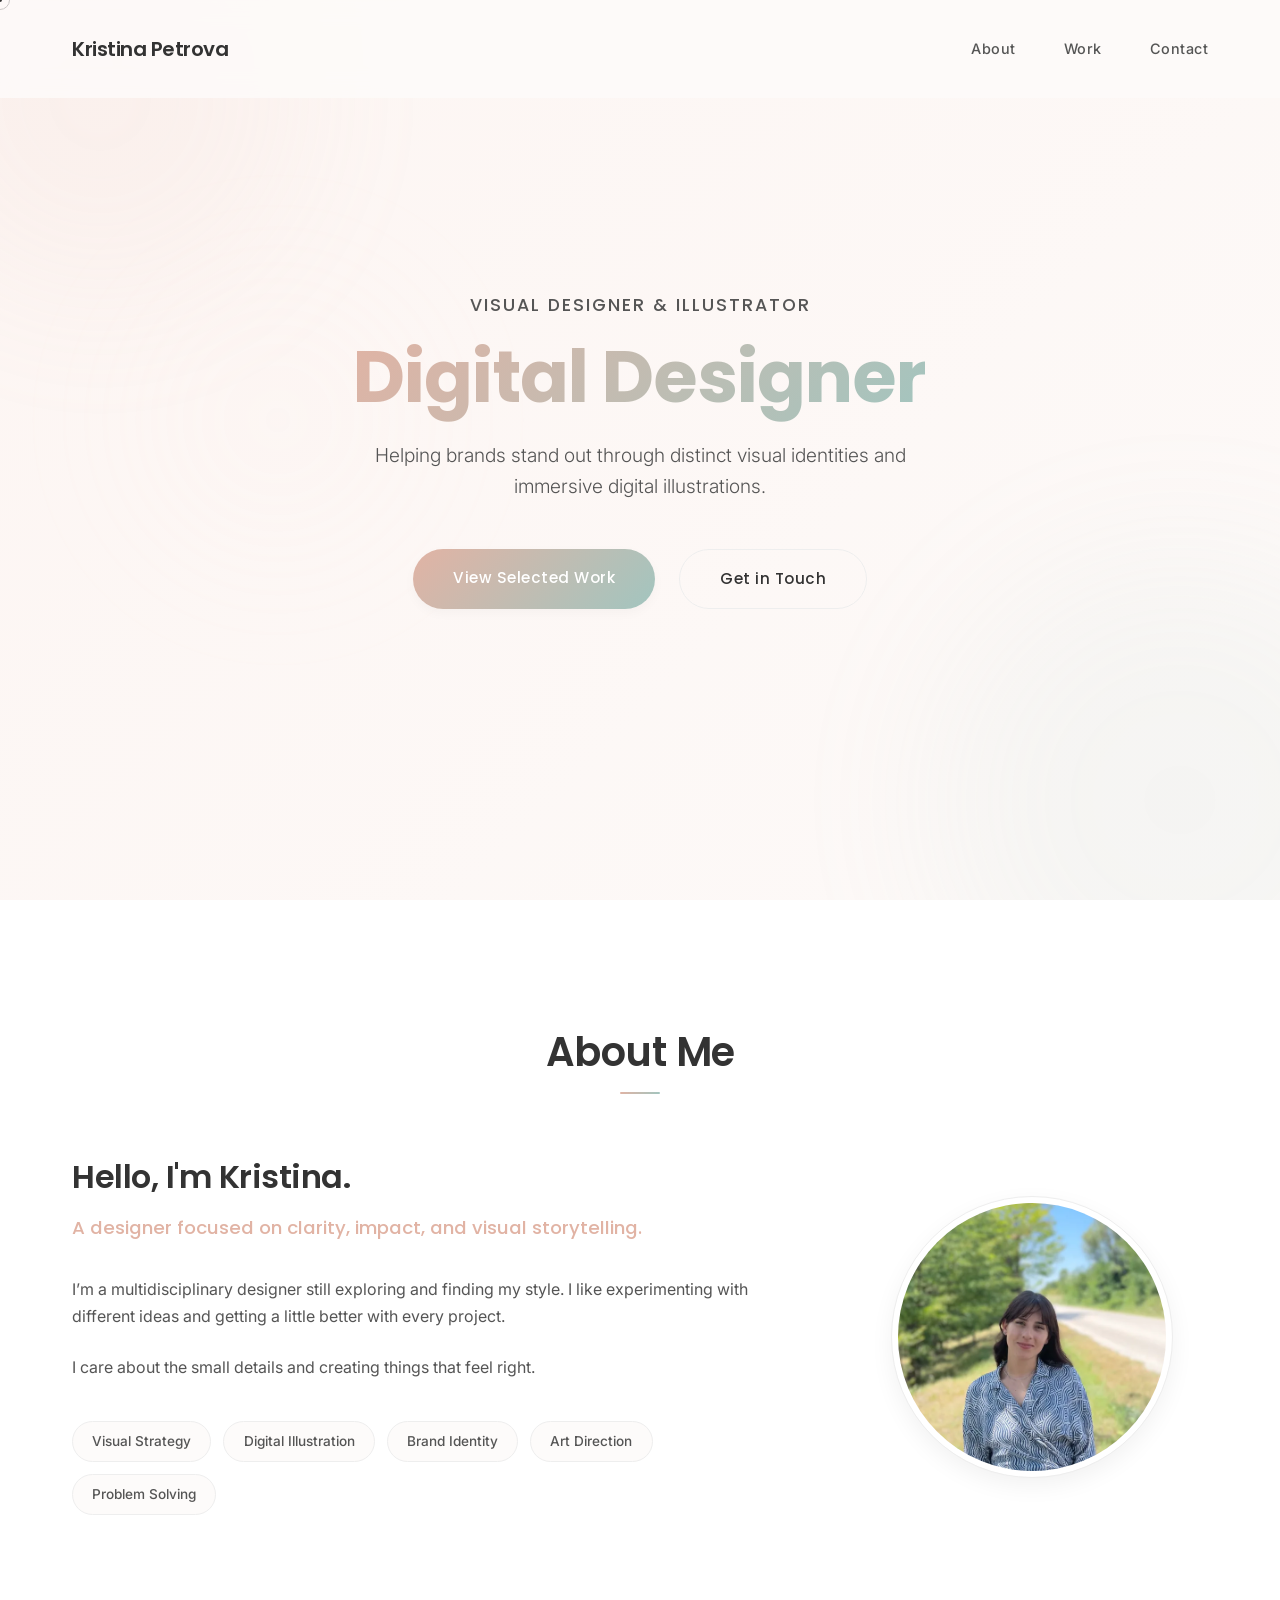
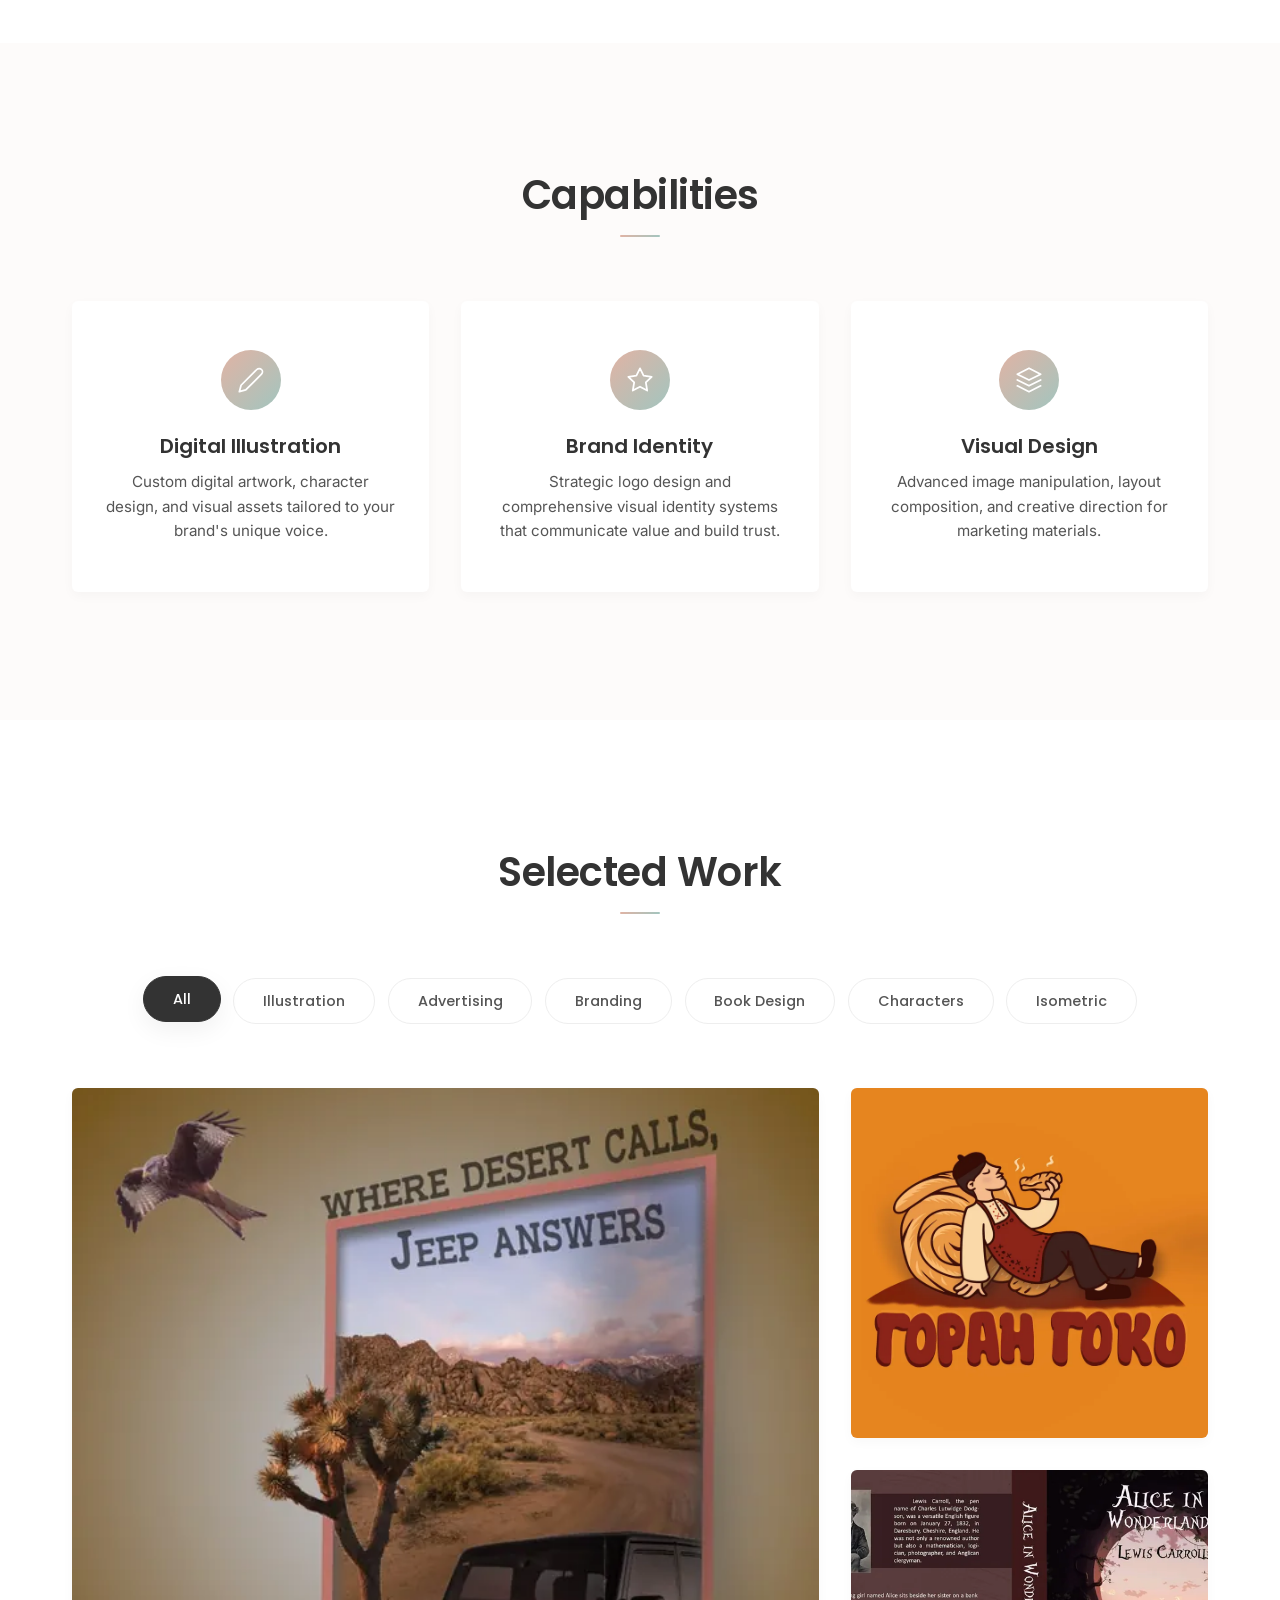
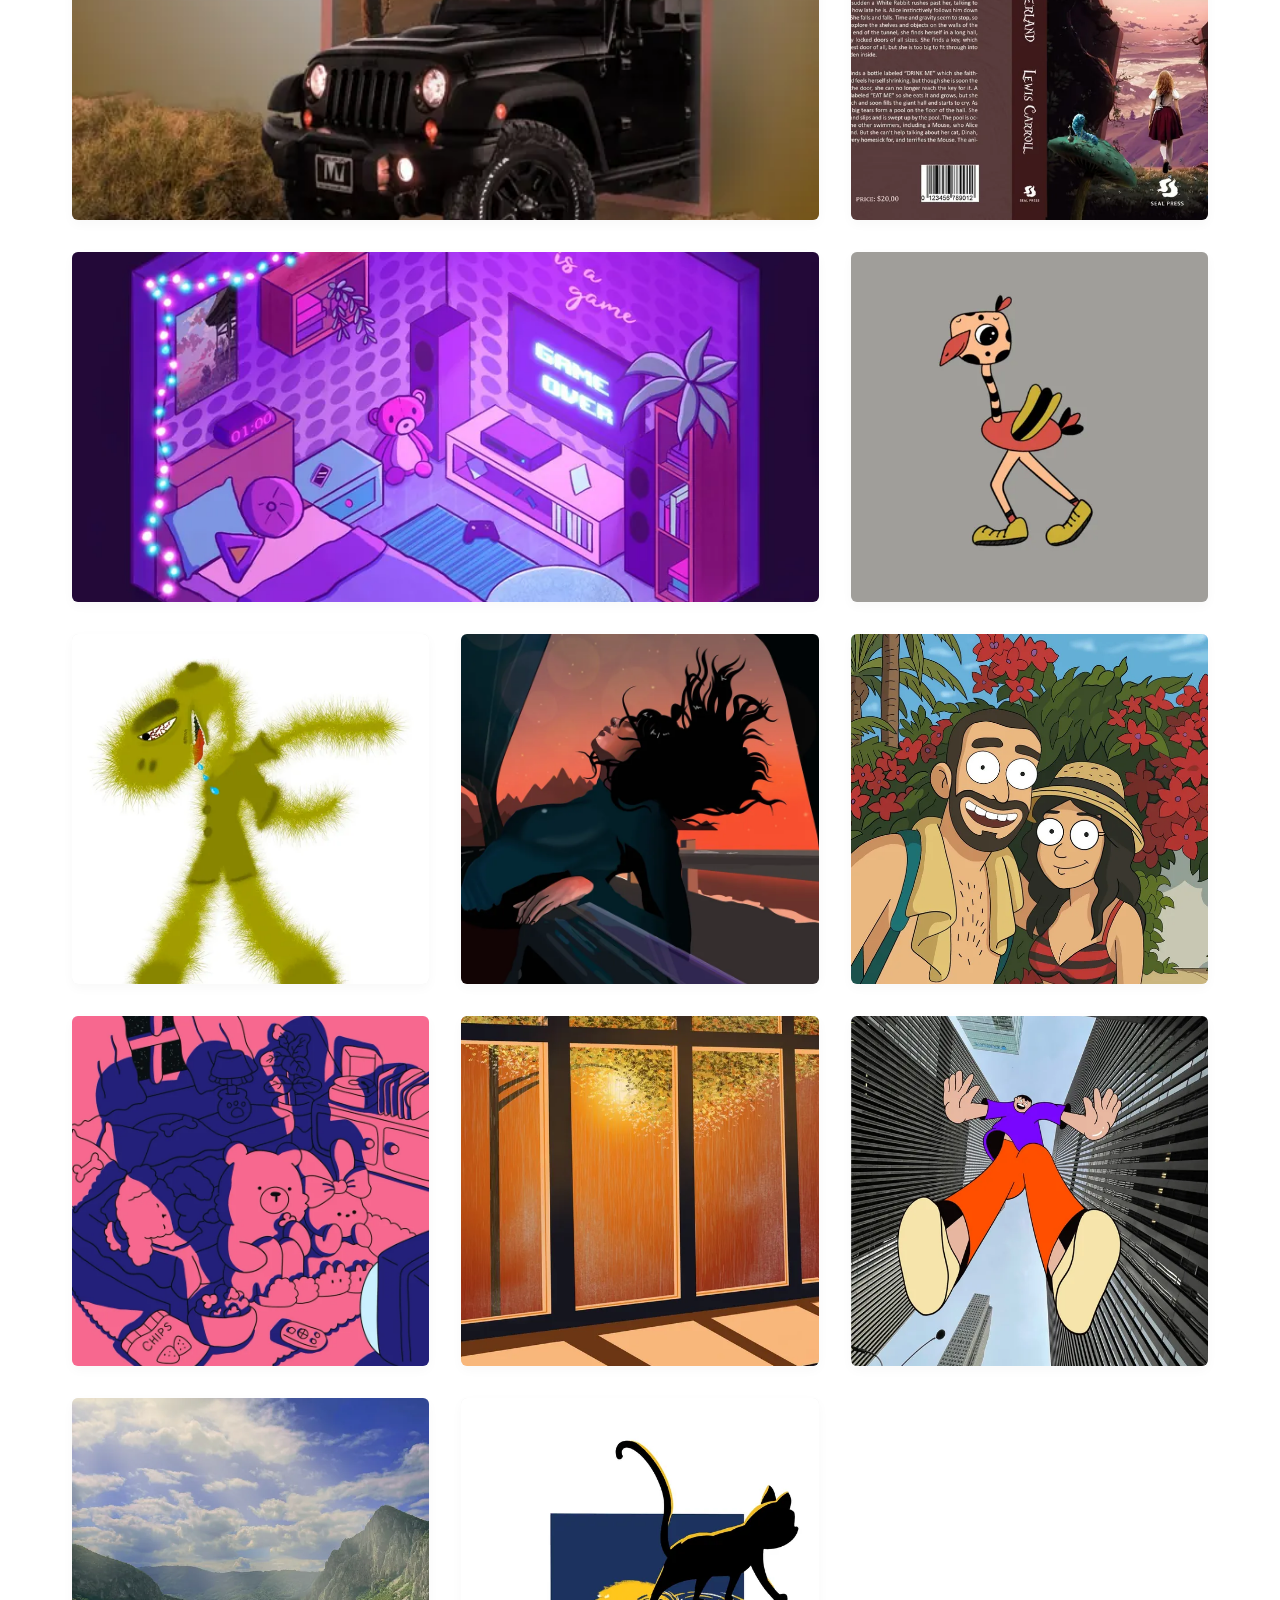
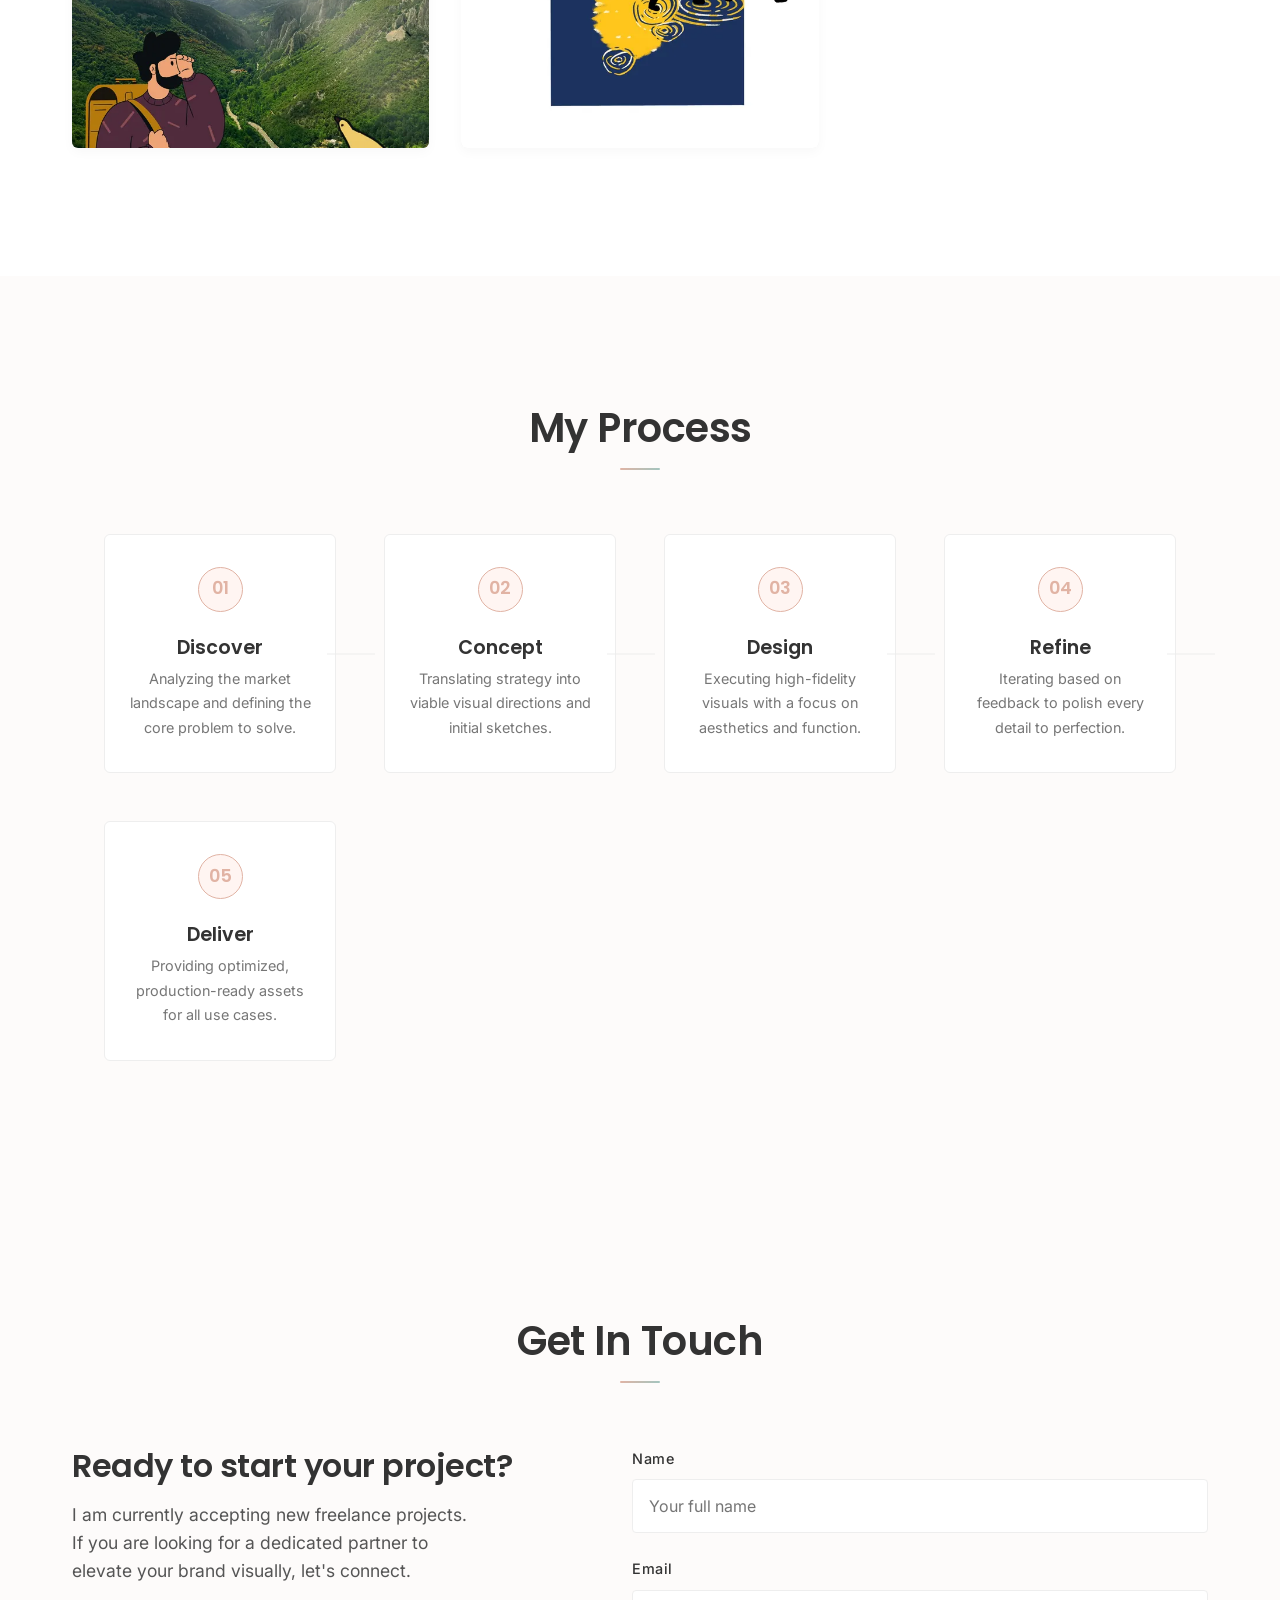
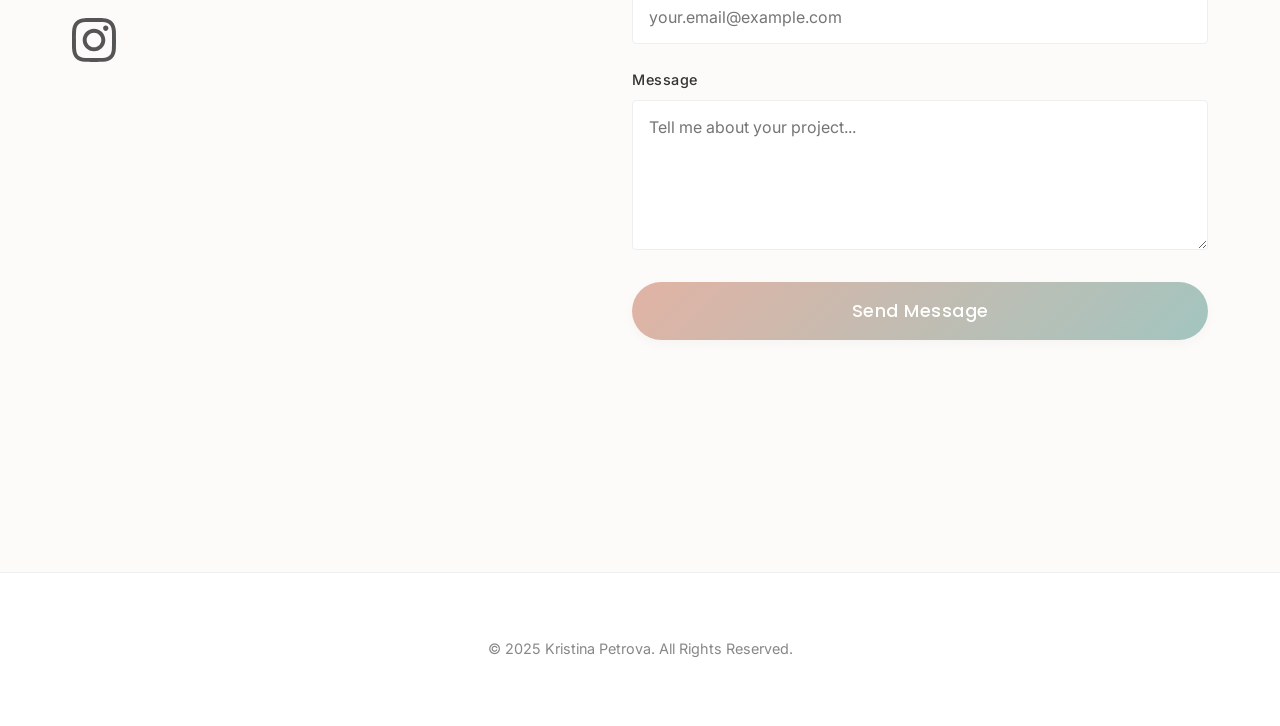
==== commit 2bbb1d2e: "Phase 3: split into CSS/JS files with data-driven projects - index.html now holds markup only; style" ====
--- a/index.html
+++ b/index.html
@@ -24,1109 +24,10 @@
     <link rel="preconnect" href="https://fonts.gstatic.com" crossorigin>
     <link href="https://fonts.googleapis.com/css2?family=Inter:wght@300;400;500;600;700&family=Poppins:wght@300;400;500;600;700&display=swap" rel="stylesheet">
 
-    <style>
-        /* ========================================
-        1. CSS Variables
-        ========================================
-        */
-        :root {
-            --color-bg: #FDFBFA;
-            --color-text: #333333;
-            --color-text-light: #555555;
-            --color-primary: #E1B3A4;
-            --color-secondary: #A2C5BF;
-            --color-white: #FFFFFF;
-            --color-border: #eeeeee;
-            
-            --font-primary: 'Poppins', sans-serif;
-            --font-secondary: 'Inter', sans-serif;
-            
-            --gradient-primary: linear-gradient(135deg, var(--color-primary) 0%, var(--color-secondary) 100%);
-            --gradient-animated: linear-gradient(-45deg, #fce8e1, #e6f0ef, #fdfbfa, #fce8e1);
-
-            --shadow-soft: 0 4px 12px rgba(0, 0, 0, 0.03);
-            --shadow-medium: 0 8px 24px rgba(0, 0, 0, 0.06);
-            --shadow-hover: 0 20px 40px rgba(0, 0, 0, 0.1);
-
-            --border-radius-sm: 4px;
-            --border-radius-md: 6px;
-
-            --transition-main: all 0.3s cubic-bezier(0.25, 0.8, 0.25, 1);
-            --transition-card: all 0.4s cubic-bezier(0.25, 0.8, 0.25, 1);
-            
-            --cursor-size: 20px;
-            --cursor-hover-size: 50px;
-        }
-
-        /* ========================================
-        2. Global Styles & Reset
-        ========================================
-        */
-        *, *::before, *::after {
-            box-sizing: border-box;
-            margin: 0;
-            padding: 0;
-            cursor: none;
-        }
-
-        html {
-            scroll-behavior: smooth;
-            font-size: 16px;
-        }
-
-        body {
-            font-family: var(--font-secondary);
-            background-color: var(--color-bg);
-            color: var(--color-text);
-            line-height: 1.7;
-            -webkit-font-smoothing: antialiased;
-            -moz-osx-font-smoothing: grayscale;
-            overflow-x: hidden;
-        }
-
-        .progress-bar {
-            position: fixed;
-            top: 0;
-            left: 0;
-            height: 4px;
-            background: var(--gradient-primary);
-            width: 0%;
-            z-index: 2000;
-            transition: width 0.1s;
-        }
-
-        /* ========================================
-        3. Custom Cursor
-        ========================================
-        */
-        .cursor {
-            position: fixed;
-            width: var(--cursor-size);
-            height: var(--cursor-size);
-            border: 1px solid var(--color-text);
-            border-radius: 50%;
-            pointer-events: none;
-            z-index: 9999;
-            transform: translate(-50%, -50%);
-            transition: width 0.3s, height 0.3s, background-color 0.3s, border-color 0.3s;
-            mix-blend-mode: difference;
-        }
-
-        .cursor-dot {
-            position: fixed;
-            width: 4px;
-            height: 4px;
-            background-color: var(--color-text);
-            border-radius: 50%;
-            pointer-events: none;
-            z-index: 9999;
-            transform: translate(-50%, -50%);
-        }
-
-        body.hovering .cursor {
-            width: var(--cursor-hover-size);
-            height: var(--cursor-hover-size);
-            background-color: rgba(255, 255, 255, 0.2);
-            border-color: transparent;
-            backdrop-filter: blur(2px);
-        }
-
-        @media (max-width: 768px) {
-            *, *::before, *::after { cursor: auto; }
-            .cursor, .cursor-dot { display: none; }
-        }
-
-        /* ========================================
-        4. Utility Classes
-        ========================================
-        */
-        .container {
-            max-width: 1200px;
-            margin-left: auto;
-            margin-right: auto;
-            padding: 0 2rem;
-        }
-
-        section {
-            padding: 8rem 0;
-            overflow: hidden;
-            position: relative;
-        }
-
-        h1, h2, h3, h4, h5, h6 {
-            font-family: var(--font-primary);
-            font-weight: 600;
-            line-height: 1.2;
-            color: var(--color-text);
-        }
-
-        h1 { font-size: 4rem; font-weight: 700; letter-spacing: -1px; }
-
-        h2 {
-            font-size: 2.5rem;
-            margin-bottom: 4rem;
-            text-align: center;
-            position: relative;
-            letter-spacing: -0.5px;
-        }
-        
-        h2::after {
-            content: '';
-            display: block;
-            width: 40px;
-            height: 2px;
-            background: var(--gradient-primary);
-            border-radius: 2px;
-            margin: 1rem auto 0;
-        }
-
-        h3 { font-size: 1.5rem; margin-bottom: 1rem; }
-        p { margin-bottom: 1.5rem; color: var(--color-text-light); font-size: 1rem; }
-        
-        a {
-            color: var(--color-primary);
-            text-decoration: none;
-            transition: var(--transition-main);
-        }
-        a:hover { opacity: 0.8; }
-        
-        img { max-width: 100%; height: auto; display: block; }
-        
-        /* Buttons */
-        .btn {
-            display: inline-block;
-            padding: 1rem 2.5rem;
-            border-radius: 50px;
-            font-family: var(--font-primary);
-            font-weight: 500;
-            font-size: 0.95rem;
-            text-decoration: none;
-            border: none;
-            transition: var(--transition-main);
-            transform: scale(1);
-            position: relative;
-            overflow: hidden;
-            z-index: 1;
-            letter-spacing: 0.5px;
-        }
-
-        .btn-primary {
-            background: var(--gradient-primary);
-            color: var(--color-white);
-            box-shadow: var(--shadow-soft);
-        }
-        .btn-primary:hover {
-            transform: translateY(-2px);
-            box-shadow: var(--shadow-hover);
-        }
-
-        .btn-secondary {
-            background-color: transparent;
-            color: var(--color-text);
-            border: 1px solid var(--color-border);
-        }
-        .btn-secondary:hover {
-            background-color: var(--color-white);
-            border-color: var(--color-white);
-            box-shadow: var(--shadow-soft);
-            transform: translateY(-2px);
-        }
-
-        .cta-buttons {
-            margin-top: 3rem;
-            display: flex;
-            gap: 1.5rem;
-            justify-content: center;
-        }
-
-        /* Animations */
-        .js .reveal {
-            opacity: 0;
-            transform: translateY(30px);
-            transition: opacity 1s cubic-bezier(0.165, 0.84, 0.44, 1), transform 1s cubic-bezier(0.165, 0.84, 0.44, 1);
-        }
-        .js .reveal.is-visible { opacity: 1; transform: translateY(0); }
-
-        /* ========================================
-        5. Navigation
-        ========================================
-        */
-        .main-header {
-            position: fixed;
-            top: 0;
-            left: 0;
-            width: 100%;
-            padding: 2rem 0;
-            z-index: 1000;
-            transition: var(--transition-main);
-            background-color: rgba(253, 251, 250, 0.85);
-            backdrop-filter: blur(12px);
-            -webkit-backdrop-filter: blur(12px);
-        }
-        .main-header.scrolled {
-            box-shadow: var(--shadow-soft);
-            padding: 1rem 0;
-            background-color: rgba(253, 251, 250, 0.98);
-        }
-
-        .nav-container {
-            display: flex;
-            justify-content: space-between;
-            align-items: center;
-            width: 100%;
-        }
-
-        .logo {
-            font-family: var(--font-primary);
-            font-size: 1.25rem;
-            font-weight: 600;
-            color: var(--color-text);
-            text-decoration: none;
-            letter-spacing: -0.5px;
-        }
-
-        .nav-links {
-            display: flex;
-            list-style: none;
-            gap: 3rem;
-        }
-
-        .nav-links a {
-            font-family: var(--font-secondary);
-            font-size: 0.9rem;
-            font-weight: 500;
-            color: var(--color-text-light);
-            text-decoration: none;
-            position: relative;
-            letter-spacing: 0.5px;
-        }
-
-        .nav-links a::after {
-            content: '';
-            display: block;
-            width: 0;
-            height: 2px;
-            background: var(--gradient-primary);
-            position: absolute;
-            bottom: -5px;
-            left: 0;
-            transition: width 0.3s ease;
-        }
-        .nav-links a:hover::after { width: 100%; }
-
-        /* Mobile Menu */
-        .menu-toggle {
-            display: none;
-            cursor: pointer;
-            position: relative;
-            z-index: 1001;
-            background: none;
-            border: none;
-            padding: 12px 10px;
-            margin-right: -10px;
-        }
-        .hamburger {
-            width: 25px;
-            height: 20px;
-            display: flex;
-            flex-direction: column;
-            justify-content: space-between;
-        }
-        .hamburger span {
-            display: block;
-            width: 100%;
-            height: 2px;
-            background-color: var(--color-text);
-            border-radius: 3px;
-            transition: all 0.3s ease-in-out;
-        }
-        .menu-toggle.active .hamburger span:nth-child(1) { transform: rotate(45deg) translate(5px, 5px); }
-        .menu-toggle.active .hamburger span:nth-child(2) { opacity: 0; }
-        .menu-toggle.active .hamburger span:nth-child(3) { transform: rotate(-45deg) translate(5px, -5px); }
-
-        /* ========================================
-        6. Hero Section
-        ========================================
-        */
-        #hero {
-            height: 100vh;
-            min-height: 700px;
-            display: flex;
-            align-items: center;
-            justify-content: center;
-            text-align: center;
-            padding: 0;
-            position: relative;
-            overflow: hidden; 
-        }
-
-        .floating-shape {
-            position: absolute;
-            border-radius: 50%;
-            opacity: 0.08;
-            filter: blur(80px);
-            z-index: 1;
-            animation: float 20s infinite ease-in-out alternate;
-        }
-        .shape-1 { width: 400px; height: 400px; background: #E1B3A4; top: -100px; left: -100px; animation-delay: 0s; }
-        .shape-2 { width: 500px; height: 500px; background: #A2C5BF; bottom: -150px; right: -150px; animation-delay: -5s; }
-        .shape-3 { width: 300px; height: 300px; background: #fce8e1; top: 30%; left: 10%; opacity: 0.05; animation-delay: -10s; }
-
-        @keyframes float {
-            0% { transform: translate(0, 0) rotate(0deg); }
-            100% { transform: translate(30px, 50px) rotate(20deg); }
-        }
-
-        #hero::before {
-            content: '';
-            position: absolute;
-            top: 0;
-            left: 0;
-            width: 100%;
-            height: 100%;
-            background: var(--gradient-animated);
-            background-size: 400% 400%;
-            animation: gradientBG 20s ease infinite;
-            z-index: 0;
-            opacity: 0.3;
-        }
-        
-        @keyframes gradientBG {
-            0% { background-position: 0% 50%; }
-            50% { background-position: 100% 50%; }
-            100% { background-position: 0% 50%; }
-        }
-
-        .hero-content {
-            position: relative;
-            z-index: 2;
-            max-width: 800px;
-            padding: 0 1rem;
-        }
-        
-        .hero-content .subtitle {
-            font-family: var(--font-primary);
-            font-size: 1.1rem;
-            font-weight: 500;
-            margin-bottom: 1rem;
-            color: var(--color-text-light);
-            display: inline-block;
-            opacity: 0;
-            transform: translateY(20px);
-            animation: fadeInUp 0.8s ease-out 0.2s forwards;
-            letter-spacing: 2px;
-            text-transform: uppercase;
-        }
-
-        .hero-content h1 {
-            font-size: 4.5rem;
-            margin-bottom: 1.5rem;
-            opacity: 0;
-            transform: translateY(20px);
-            animation: fadeInUp 0.8s ease-out 0.4s forwards;
-            line-height: 1.1;
-        }
-        
-        .hero-content h1 span {
-            background: var(--gradient-primary);
-            -webkit-background-clip: text;
-            -webkit-text-fill-color: transparent;
-            background-clip: text;
-        }
-        
-        .typewriter-cursor {
-            display: inline-block;
-            width: 3px;
-            background-color: var(--color-primary);
-            animation: blink 1s infinite;
-        }
-        
-        @keyframes blink { 0%, 100% { opacity: 1; } 50% { opacity: 0; } }
-
-        .hero-content .tagline {
-            font-size: 1.2rem;
-            font-weight: 300;
-            color: var(--color-text-light);
-            max-width: 550px;
-            margin: 0 auto 2rem;
-            opacity: 0;
-            transform: translateY(20px);
-            animation: fadeInUp 0.8s ease-out 0.6s forwards;
-            line-height: 1.6;
-        }
-
-        .hero-content .cta-buttons {
-            opacity: 0;
-            transform: translateY(20px);
-            animation: fadeInUp 0.8s ease-out 0.8s forwards;
-        }
-
-        @keyframes fadeInUp { to { opacity: 1; transform: translateY(0); } }
-
-        /* ========================================
-        7. About Section
-        ========================================
-        */
-        #about { background-color: var(--color-white); }
-        .about-content {
-            display: grid;
-            grid-template-columns: 2fr 1fr;
-            gap: 5rem;
-            align-items: center;
-        }
-
-        .about-image {
-            width: 280px;
-            height: 280px;
-            margin: 0 auto;
-            position: relative;
-        }
-        
-        .about-image img {
-            width: 100%;
-            height: 100%;
-            object-fit: cover;
-            border-radius: 50%;
-            box-shadow: var(--shadow-medium);
-            border: 6px solid var(--color-white);
-            outline: 1px solid var(--color-border);
-            display: block;
-            animation: fadeIn 0.5s ease-in;
-            transition: transform 0.3s ease;
-        }
-        .about-image:hover img { transform: scale(1.02); }
-        @keyframes fadeIn { from { opacity: 0; } to { opacity: 1; } }
-
-        .about-text h3 { font-size: 2rem; font-weight: 600; margin-bottom: 1rem; letter-spacing: -0.5px; }
-        .about-text .highlight {
-            font-size: 1.15rem;
-            font-weight: 500;
-            font-family: var(--font-primary);
-            color: var(--color-primary);
-            display: block;
-            margin-bottom: 2rem;
-        }
-        
-        .about-tags { margin-top: 2.5rem; display: flex; flex-wrap: wrap; gap: 0.75rem; }
-        .tag {
-            background-color: var(--color-bg);
-            border: 1px solid var(--color-border);
-            color: var(--color-text-light);
-            padding: 0.5rem 1.2rem;
-            border-radius: 30px;
-            font-size: 0.85rem;
-            font-weight: 500;
-            transition: 0.3s;
-        }
-        .tag:hover {
-            background-color: var(--color-white);
-            border-color: var(--color-primary);
-            transform: translateY(-2px);
-        }
-
-        /* ========================================
-        8. Skills Section
-        ========================================
-        */
-        .skills-grid {
-            display: grid;
-            grid-template-columns: repeat(auto-fit, minmax(280px, 1fr));
-            gap: 2rem;
-        }
-
-        .skill-card {
-            background-color: var(--color-white);
-            padding: 3rem 2rem;
-            border-radius: var(--border-radius-md);
-            box-shadow: var(--shadow-soft);
-            text-align: center;
-            transition: var(--transition-main);
-            position: relative;
-            overflow: hidden;
-            border: 1px solid transparent;
-        }
-        
-        .skill-card::after {
-            content: '';
-            position: absolute;
-            top: 0;
-            left: 0;
-            width: 100%;
-            height: 100%;
-            background: radial-gradient(circle at center, rgba(225, 179, 164, 0.05) 0%, transparent 70%);
-            opacity: 0;
-            transition: opacity 0.4s ease;
-        }
-
-        .skill-card:hover { transform: translateY(-5px); border-color: rgba(225, 179, 164, 0.3); }
-        .skill-card:hover::after { opacity: 1; }
-
-        .skill-icon {
-            width: 60px;
-            height: 60px;
-            margin: 0 auto 1.5rem;
-            background: var(--gradient-primary);
-            border-radius: 50%;
-            display: flex;
-            align-items: center;
-            justify-content: center;
-            color: var(--color-white);
-            position: relative;
-            z-index: 2;
-        }
-        .skill-icon svg { width: 28px; height: 28px; stroke-width: 1.5; }
-        .skill-card h3 { font-size: 1.25rem; margin-bottom: 0.75rem; position: relative; z-index: 2; }
-        .skill-card p { font-size: 0.95rem; margin-bottom: 0; position: relative; z-index: 2; line-height: 1.6; }
-        
-        /* ========================================
-        9. Portfolio Section
-        ========================================
-        */
-        #portfolio { background-color: var(--color-white); }
-
-        .portfolio-filters {
-            display: flex;
-            justify-content: center;
-            flex-wrap: wrap;
-            gap: 0.8rem;
-            margin-bottom: 4rem;
-        }
-
-        .filter-btn {
-            background: transparent;
-            border: 1px solid var(--color-border);
-            padding: 0.7rem 1.8rem;
-            border-radius: 30px;
-            font-family: var(--font-primary);
-            font-weight: 500;
-            font-size: 0.9rem;
-            color: var(--color-text-light);
-            transition: all 0.3s ease;
-        }
-
-        .filter-btn:hover {
-            color: var(--color-text);
-            border-color: #cccccc;
-            background: rgba(0, 0, 0, 0.02);
-        }
-        
-        .filter-btn.active {
-            background: var(--color-text);
-            color: var(--color-white);
-            border-color: var(--color-text);
-            box-shadow: var(--shadow-medium);
-            transform: translateY(-2px);
-        }
-
-        .portfolio-grid {
-            display: grid;
-            grid-template-columns: repeat(auto-fill, minmax(min(320px, 100%), 1fr));
-            grid-auto-rows: 350px;
-            grid-auto-flow: dense;
-            gap: 2rem;
-        }
-        
-        @media (min-width: 1024px) {
-            .portfolio-grid { grid-template-columns: repeat(3, 1fr); }
-            .portfolio-item.featured-large { grid-column: span 2; grid-row: span 2; }
-            .portfolio-item.featured-wide { grid-column: span 2; }
-        }
-
-        /* CARD HOVER ENHANCEMENTS */
-        .portfolio-item {
-            position: relative;
-            overflow: hidden;
-            border-radius: var(--border-radius-md);
-            box-shadow: var(--shadow-soft);
-            transition: transform 0.4s cubic-bezier(0.25, 0.8, 0.25, 1), box-shadow 0.4s ease;
-            background-color: #f0f0f0; 
-            cursor: pointer;
-        }
-        
-        .portfolio-item.hidden { display: none; }
-        
-        .portfolio-item:hover {
-            box-shadow: 0 20px 40px rgba(0, 0, 0, 0.08);
-            transform: translateY(-4px);
-        }
-
-        .portfolio-image {
-            width: 100%;
-            height: 100%;
-            background-image: linear-gradient(45deg, #f0f0f0, #f9f9f9);
-            transition: var(--transition-main);
-            overflow: hidden;
-        }
-
-        .portfolio-image img {
-            width: 100%;
-            height: 100%;
-            object-fit: cover;
-            transition: transform 0.7s cubic-bezier(0.25, 0.46, 0.45, 0.94);
-            display: block;
-        }
-        
-        .portfolio-item:hover .portfolio-image img {
-            transform: scale(1.03);
-        }
-
-        /* Clean, Modern Staggered Overlay */
-        .portfolio-overlay {
-            position: absolute;
-            bottom: 0;
-            left: 0;
-            width: 100%;
-            height: 100%;
-            padding: 3rem 2rem 2rem;
-            display: flex;
-            flex-direction: column;
-            justify-content: flex-end;
-            background: linear-gradient(to top, rgba(0, 0, 0, 0.85) 0%, rgba(0, 0, 0, 0.4) 40%, transparent 100%);
-            color: var(--color-white);
-            opacity: 0;
-            transition: opacity 0.4s ease;
-        }
-        
-        .portfolio-overlay .portfolio-category {
-            font-size: 0.75rem;
-            font-weight: 500;
-            text-transform: uppercase;
-            letter-spacing: 1px;
-            opacity: 0.8;
-            margin-bottom: 0.5rem;
-            display: block;
-            transform: translateY(15px);
-            transition: transform 0.4s cubic-bezier(0.25, 0.8, 0.25, 1);
-        }
-        
-        .portfolio-overlay .portfolio-title {
-            font-family: var(--font-primary);
-            font-size: 1.3rem;
-            font-weight: 600;
-            margin: 0;
-            color: var(--color-white);
-            letter-spacing: -0.5px;
-            transform: translateY(15px);
-            transition: transform 0.4s cubic-bezier(0.25, 0.8, 0.25, 1) 0.05s; /* Slight delay for staggered effect */
-        }
-        
-        .portfolio-item:hover .portfolio-overlay {
-            opacity: 1;
-        }
-        
-        .portfolio-item:hover .portfolio-overlay .portfolio-category,
-        .portfolio-item:hover .portfolio-overlay .portfolio-title {
-            transform: translateY(0);
-        }
-        
-        /* ========================================
-        10. Lightbox Modal - PREMIUM EDITORIAL UPGRADE
-        ========================================
-        */
-        .modal {
-            position: fixed;
-            z-index: 2000;
-            left: 0;
-            top: 0;
-            width: 100%;
-            height: 100%;
-            overflow-x: hidden;
-            overflow-y: auto;
-            background-color: rgba(0,0,0,0.95); /* Deep dark for focus */
-            opacity: 0;
-            visibility: hidden;
-            pointer-events: none;
-            transition: opacity 0.3s ease, visibility 0s linear 0.3s;
-            -webkit-backdrop-filter: blur(10px);
-            backdrop-filter: blur(10px);
-            display: flex;
-        }
-        .modal.show {
-            opacity: 1;
-            visibility: visible;
-            pointer-events: auto;
-            transition: opacity 0.3s ease, visibility 0s;
-        }
-
-        /* The wrapper holding image + text */
-        .modal-dialog {
-            display: flex;
-            flex-direction: column;
-            align-items: center;
-            width: 100%;
-            max-width: 90vw;
-            margin: auto;
-            padding: 4rem 1.5rem 2rem;
-            animation: zoomIn 0.4s cubic-bezier(0.165, 0.84, 0.44, 1);
-        }
-
-        @keyframes zoomIn { from {transform:scale(0.98); opacity: 0;} to {transform:scale(1); opacity: 1;} }
-
-        /* Image Area */
-        .modal-image-wrapper {
-            width: 100%;
-            display: flex;
-            justify-content: center;
-        }
-
-        .modal-img {
-            max-width: 100%;
-            max-height: 60vh; /* Leave room for text on mobile */
-            max-height: 60svh;
-            object-fit: contain;
-            border-radius: 6px;
-            box-shadow: 0 30px 60px -10px rgba(0, 0, 0, 0.8);
-        }
-
-        /* Typography & Info Area */
-        .modal-info-wrapper {
-            width: 100%;
-            max-width: 600px;
-            text-align: center;
-            margin-top: 1.5rem;
-            color: var(--color-white);
-        }
-
-        .modal-category-label {
-            font-size: 0.75rem;
-            text-transform: uppercase;
-            letter-spacing: 2px;
-            color: var(--color-primary);
-            margin-bottom: 0.5rem;
-            display: block;
-            font-weight: 500;
-        }
-
-        .modal-title {
-            color: var(--color-white);
-            font-size: 2rem;
-            font-weight: 600;
-            letter-spacing: -0.5px;
-            margin-bottom: 0.75rem;
-            line-height: 1.2;
-            font-family: var(--font-primary);
-        }
-
-        .modal-description {
-            font-size: 0.95rem;
-            color: rgba(255, 255, 255, 0.7);
-            line-height: 1.6;
-            margin-bottom: 1.5rem;
-            font-weight: 300;
-        }
-
-        /* Gallery Thumbnails inside Modal */
-        .modal-gallery {
-            display: flex;
-            justify-content: center;
-            gap: 15px;
-            flex-wrap: wrap;
-        }
-        .modal-gallery img {
-            width: 60px;
-            height: 60px;
-            object-fit: cover;
-            border-radius: 4px;
-            cursor: pointer;
-            opacity: 0.4;
-            transition: opacity 0.3s;
-            border: 1px solid transparent;
-        }
-        .modal-gallery img:hover, .modal-gallery img.active {
-            opacity: 1;
-            border-color: rgba(255,255,255,0.5);
-        }
-
-        /* Concept Switcher Tabs - MINIMAL STUDIO STYLE */
-        .modal-tabs {
-            display: flex;
-            justify-content: center;
-            gap: 40px;
-            margin-bottom: 20px;
-            border: none;
-            padding: 0;
-        }
-
-        .tab-btn {
-            background: transparent;
-            border: none;
-            font-family: var(--font-primary);
-            font-size: 0.85rem;
-            font-weight: 400;
-            color: rgba(255,255,255,0.4);
-            cursor: pointer;
-            padding: 8px 0;
-            position: relative;
-            transition: color 0.3s ease, opacity 0.3s ease;
-            text-transform: uppercase;
-            letter-spacing: 2px;
-        }
-
-        .tab-btn::after {
-            content: '';
-            position: absolute;
-            bottom: 0;
-            left: 0;
-            width: 100%;
-            height: 1px;
-            background-color: #FFFFFF;
-            transform: scaleX(0);
-            transform-origin: center;
-            transition: transform 0.3s cubic-bezier(0.25, 0.8, 0.25, 1);
-        }
-
-        .tab-btn:hover { color: rgba(255,255,255,0.7); }
-        .tab-btn.active { color: #FFFFFF; font-weight: 600; opacity: 1; }
-        .tab-btn.active::after { transform: scaleX(1); }
-
-        .concept-label {
-            display: block;
-            text-align: center;
-            font-size: 1.1rem;
-            font-weight: 500;
-            color: var(--color-white);
-            margin-top: 10px;
-            margin-bottom: 20px;
-            font-family: var(--font-primary);
-            letter-spacing: 0.5px;
-            animation: fadeIn 0.5s ease;
-        }
-
-        .fade-in { animation: fadeIn 0.4s ease-in-out; }
-
-        .close-modal {
-            position: fixed;
-            background: none;
-            border: none;
-            font-family: inherit;
-            top: 20px;
-            right: 30px;
-            color: rgba(255,255,255,0.7);
-            font-size: 40px;
-            font-weight: 300;
-            transition: 0.3s;
-            z-index: 2001;
-            line-height: 1;
-            padding: 10px;
-            cursor: pointer;
-        }
-        .close-modal:hover, .close-modal:focus { color: var(--color-white); transform: rotate(90deg); }
-
-        /* --- DESKTOP MODAL LAYOUT (Side-by-side) --- */
-        @media (min-width: 1024px) {
-            .modal-dialog {
-                flex-direction: row;
-                align-items: center; /* Center horizontally relative to each other */
-                justify-content: center;
-                gap: 4rem;
-                padding: 2rem 4rem;
-                max-width: 1300px;
-            }
-            .modal-image-wrapper {
-                flex: 1;
-                display: flex;
-                justify-content: flex-end; /* Align right to meet text naturally */
-            }
-            .modal-img {
-                max-height: 85vh; /* Take full height on desktop */
-            }
-            .modal-info-wrapper {
-                flex: 0 0 350px; /* Fixed width for perfect readability */
-                text-align: left;
-                margin-top: 0;
-                display: flex;
-                flex-direction: column;
-                justify-content: center;
-                max-height: 85vh;
-                overflow-y: auto; /* Allow scrolling if text/gallery is very tall */
-                scrollbar-width: none; /* Hide scrollbar Firefox */
-            }
-            .modal-info-wrapper::-webkit-scrollbar { display: none; } /* Hide scrollbar Chrome/Safari */
-            
-            .modal-gallery, .modal-tabs { justify-content: flex-start; }
-            .concept-label { text-align: left; }
-        }
-
-        @media only screen and (max-width: 700px){ 
-            .close-modal { top: 10px; right: 15px; }
-            .modal-dialog { padding: 4.5rem 1rem 2rem; }
-            .modal-title { font-size: 1.5rem; }
-        }
-
-        /* ========================================
-        11. Process Section
-        ========================================
-        */
-        .process-steps {
-            display: grid;
-            grid-template-columns: repeat(auto-fit, minmax(200px, 1fr));
-            gap: 3rem; /* Increased spacing */
-            position: relative;
-        }
-        
-        @media (min-width: 769px) {
-            .process-steps { padding: 0 2rem; }
-            .process-step:not(:last-child)::after {
-                content: '';
-                position: absolute;
-                top: 50%;
-                right: -2.5rem;
-                transform: translateY(-50%);
-                width: 3rem;
-                height: 1px; /* Thinner line */
-                background-color: var(--color-border);
-                z-index: 1;
-            }
-        }
-
-        .process-step {
-            text-align: center;
-            position: relative;
-            z-index: 2;
-            padding: 2rem 1.5rem;
-            background: var(--color-white);
-            border-radius: var(--border-radius-md);
-            border: 1px solid var(--color-border);
-            transition: transform 0.3s ease;
-        }
-        .process-step:hover { transform: translateY(-5px); border-color: var(--color-primary); }
-
-        .step-number {
-            font-size: 1.1rem;
-            font-weight: 600;
-            font-family: var(--font-primary);
-            width: 45px;
-            height: 45px;
-            border-radius: 50%;
-            display: flex;
-            align-items: center;
-            justify-content: center;
-            margin: 0 auto 1.5rem;
-            color: var(--color-primary);
-            background-color: #fff5f2; /* Lighter background */
-            border: 1px solid var(--color-primary);
-        }
-
-        .process-step h3 { font-size: 1.2rem; margin-bottom: 0.5rem; }
-        .process-step p { font-size: 0.9rem; margin-bottom: 0; opacity: 0.8; }
-
-        /* ========================================
-        12. Contact Section
-        ========================================
-        */
-        .contact-content {
-            display: grid;
-            grid-template-columns: 1fr;
-            gap: 5rem;
-        }
-        
-        @media (min-width: 992px) { .contact-content { grid-template-columns: 1fr 1.2fr; } }
-
-        .contact-info h3 { font-size: 2rem; margin-bottom: 1rem; letter-spacing: -0.5px; }
-        .contact-info p { font-size: 1.1rem; max-width: 400px; line-height: 1.6; }
-
-        .social-links { margin-top: 2rem; display: flex; gap: 1.5rem; }
-        .social-links a { display: block; width: 44px; height: 44px; transition: var(--transition-main); }
-        .social-links a svg { width: 100%; height: 100%; fill: var(--color-text-light); transition: var(--transition-main); }
-        .social-links a:hover svg { fill: var(--color-primary); transform: scale(1.1); }
-        
-        /* Contact Form */
-        .contact-form { width: 100%; }
-        .form-group { margin-bottom: 1.5rem; }
-        .form-group label { display: block; font-weight: 500; margin-bottom: 0.5rem; font-size: 0.9rem; letter-spacing: 0.5px; }
-
-        .form-group input, .form-group textarea {
-            width: 100%;
-            padding: 1rem;
-            font-family: var(--font-secondary);
-            font-size: 1rem;
-            border: 1px solid var(--color-border);
-            border-radius: var(--border-radius-sm);
-            background-color: var(--color-white);
-            transition: var(--transition-main);
-        }
-
-        .form-group input:focus, .form-group textarea:focus {
-            outline: none;
-            border-color: var(--color-primary);
-            box-shadow: 0 0 0 3px rgba(225, 179, 164, 0.2); /* Softer focus */
-        }
-
-        .form-group textarea { min-height: 150px; resize: vertical; }
-        .contact-form .btn-primary { width: 100%; padding: 1rem; font-size: 1.1rem; }
-        .form-status { margin-top: 1rem; font-weight: 500; }
-
-        /* ========================================
-        13. Footer
-        ========================================
-        */
-        .main-footer {
-            padding: 4rem 0; /* More spacing */
-            text-align: center;
-            background-color: var(--color-white);
-            border-top: 1px solid var(--color-border);
-            margin-top: 5rem;
-        }
-        .main-footer p { margin: 0; font-size: 0.9rem; color: var(--color-text-light); opacity: 0.7; }
-
-        /* ========================================
-        14. Media Queries
-        ========================================
-        */
-        @media (max-width: 768px) {
-            html { font-size: 15px; }
-            h1 { font-size: 2.8rem; }
-            .hero-content h1 { font-size: 3.2rem; }
-            h2 { font-size: 2rem; margin-bottom: 3rem; }
-            section { padding: 5rem 0; }
-            .container { padding: 0 1.5rem; }
-
-            .menu-toggle { display: block; }
-            .nav-links {
-                position: fixed; top: 0; right: 0; width: 70%; height: 100vh; height: 100dvh;
-                background-color: var(--color-white);
-                flex-direction: column; justify-content: center; align-items: center; gap: 2rem;
-                transform: translateX(100%); visibility: hidden;
-                transition: transform 0.4s cubic-bezier(0.23, 1, 0.32, 1), visibility 0s linear 0.4s;
-            }
-            .nav-links.active {
-                transform: translateX(0); visibility: visible;
-                box-shadow: -5px 0 15px rgba(0,0,0,0.1);
-                transition: transform 0.4s cubic-bezier(0.23, 1, 0.32, 1), visibility 0s;
-            }
-            .nav-links a { font-size: 1.2rem; color: var(--color-text); }
-            
-            body.nav-open::before {
-                content: ''; position: fixed; top: 0; left: 0; width: 100%; height: 100%;
-                background-color: rgba(0,0,0,0.3); z-index: 999;
-            }
-            body.nav-open { overflow: hidden; }
-
-            .hero-content { padding: 0 1rem; }
-            .cta-buttons { flex-direction: column; width: 80%; margin: 2rem auto 0; }
-
-            .about-content { grid-template-columns: 1fr; gap: 3rem; text-align: center; }
-            .about-image { width: 220px; height: 220px; order: -1; }
-            .about-tags { justify-content: center; }
-
-            .portfolio-grid { grid-template-columns: 1fr; gap: 2rem; }
-            .portfolio-item.featured-large,
-            .portfolio-item.featured-wide { grid-column: auto; grid-row: auto; }
-            
-            .portfolio-overlay {
-                transform: translateY(0); opacity: 1; padding: 1.5rem;
-                background: linear-gradient(to top, rgba(0, 0, 0, 0.8), transparent 80%);
-            }
-            .portfolio-overlay .portfolio-title { font-size: 1.2rem; }
-
-            .process-steps { grid-template-columns: 1fr; gap: 2rem; }
-            .process-step:not(:last-child)::after { display: none; }
-
-            .contact-content { grid-template-columns: 1fr; gap: 3rem; }
-            .contact-info { text-align: center; }
-            .social-links { justify-content: center; }
-        }
-    </style>
+    <script>document.documentElement.classList.replace('no-js', 'js');</script>
+    <link rel="stylesheet" href="css/styles.css">
+    <script src="js/projects.js" defer></script>
+    <script src="js/main.js" defer></script>
 </head>
 <body>
 
@@ -1258,18 +159,11 @@
                 <h2>Selected Work</h2>
                 
                 <!-- Category Filter Buttons -->
-                <div class="portfolio-filters">
-                    <button type="button" class="filter-btn active hover-target" data-filter="all">All</button>
-                    <button type="button" class="filter-btn hover-target" data-filter="illustration">Illustration</button>
-                    <button type="button" class="filter-btn hover-target" data-filter="advertising">Advertising</button>
-                    <button type="button" class="filter-btn hover-target" data-filter="branding">Branding</button>
-                    <button type="button" class="filter-btn hover-target" data-filter="books">Book Design</button>
-                    <button type="button" class="filter-btn hover-target" data-filter="characters">Characters</button>
-                    <button type="button" class="filter-btn hover-target" data-filter="isometric">Isometric</button>
-                </div>
-
-                <!-- Empty Grid - Populated by JS -->
+                <div class="portfolio-filters" role="group" aria-label="Filter projects"></div>
+
+                <!-- Filled from js/projects.js -->
                 <div class="portfolio-grid"></div>
+                <noscript><p class="noscript-note">The project gallery needs JavaScript. You can also see my work on <a href="https://www.instagram.com/krisi.petrowa/">Instagram</a>.</p></noscript>
             </div>
         </section>
 
@@ -1377,459 +271,5 @@
         </div>
     </div>
     
-    <!-- =======================
-    JavaScript
-    ======================== -->
-    <script>
-        document.documentElement.classList.replace('no-js', 'js');
-        document.addEventListener('DOMContentLoaded', function() {
-
-            // =========================================================================
-            // PORTFOLIO DATA CONFIGURATION
-            // =========================================================================
-            // TO ADD A NEW PROJECT:
-            // 1. Copy one of the objects below (everything between { and },)
-            // 2. Paste it into the array where you want it to appear
-            // 3. Update the details
-            // =========================================================================
-            
-            const portfolioProjects = [
-                {
-                    title: "Ad For Jeep",
-                    category: "Advertising",
-                    filterCategory: "advertising",
-                    image: "images/projects/jeep-ad/jeep-ad",
-                    alt: "Jeep Ad Campaign",
-                    description: "An adventurous advertising concept designed to capture the rugged, unrestrained spirit of the open road.",
-                    featured: "large" // 2x2 Feature
-                },
-                {
-                    title: "Goran Logo",
-                    category: "Brand Identity",
-                    filterCategory: "branding",
-                    image: "images/projects/goran-bakery/01-logo",
-                    alt: "Bakery Logo Design",
-                    description: "A warm, character-driven brand identity built to evoke the comforting, nostalgic aroma of freshly baked pastries.",
-                    // Concept 01 Images
-                    gallery: ["images/projects/goran-bakery/01-logo", "images/projects/goran-bakery/02-polo-shirt", "images/projects/goran-bakery/03-business-card", "images/projects/goran-bakery/04-pattern"],
-                    // Concept 02 Images (New Section)
-                    gallery2: ["images/projects/goran-bakery/05-alt-logo", "images/projects/goran-bakery/06-alt-tshirt"]
-                },
-                {
-                    title: "Book Cover Alice",
-                    category: "Book Cover Design",
-                    filterCategory: "books",
-                    image: "images/projects/alice-book-cover/cover",
-                    alt: "Alice in Wonderland Book Cover",
-                    description: "A whimsical redesign capturing the surreal, magical essence of Wonderland through vibrant digital illustration."
-                },
-                {
-                    title: "Room Design",
-                    category: "Isometric Design",
-                    filterCategory: "isometric",
-                    image: "images/projects/gamer-room/room",
-                    alt: "Gamer's Room Isometric Design",
-                    description: "An isometric exploration of a cozy, personalized sanctuary tailored for the ultimate gaming experience.",
-                    featured: "wide" // 2x1 Feature
-                },
-                {
-                    title: "Character 1",
-                    category: "Character Design",
-                    filterCategory: "characters",
-                    image: "images/projects/character-01/character",
-                    alt: "Character Illustration 1",
-                    description: "A study in distinct shape language and expressive personality, brought to life through clean digital strokes."
-                },
-                {
-                    title: "Character 2",
-                    category: "Character Design",
-                    filterCategory: "characters",
-                    image: "images/projects/character-02/character",
-                    alt: "Character Illustration 2",
-                    description: "A vibrant exploration of street-style aesthetics, emphasizing dynamic poses and modern fashion."
-                },
-                {
-                    title: "Character 3",
-                    category: "Character Design",
-                    filterCategory: "characters",
-                    image: "images/projects/character-03/character",
-                    alt: "Character Illustration 3",
-                    description: "An atmospheric character portrait focusing on mood, elegant lighting, and quiet contemplation."
-                },
-                {
-                    title: "Me And You",
-                    category: "Character Design",
-                    filterCategory: "characters",
-                    image: "images/projects/me-and-you/me-and-you",
-                    alt: "Couple Illustration",
-                    description: "A heartwarming custom illustration capturing connection and shared memories in a playful, animated style."
-                },
-                {
-                    title: "Bright TV",
-                    category: "Cute Drawings",
-                    filterCategory: "illustration",
-                    image: "images/projects/bright-tv/bright-tv",
-                    alt: "Stylized Illustration",
-                    description: "A stylized composition blending bold, contrasting colors to recreate the cozy nostalgia of a late-night movie marathon."
-                },
-                {
-                    title: "Night Pic",
-                    category: "Atmospheric Art",
-                    filterCategory: "illustration",
-                    image: "images/projects/night/night",
-                    alt: "Environment Art",
-                    description: "An evocative environment piece exploring the interplay of soft lighting and shadow during a quiet evening."
-                },
-                {
-                    title: "Bigman",
-                    category: "Surreal Scenes",
-                    filterCategory: "illustration",
-                    image: "images/projects/big-man/big-man",
-                    alt: "Bigman",
-                    description: "A surreal perspective study playing with extreme camera angles and dramatic scale against a towering urban backdrop."
-                },
-                {
-                    title: "Traveller",
-                    category: "Surreal Scenes",
-                    filterCategory: "illustration",
-                    image: "images/projects/traveller/traveller",
-                    alt: "Traveller",
-                    description: "An adventurous narrative scene merging character design with an expansive, breathtaking natural landscape."
-                },
-                {
-                    title: "Cat",
-                    category: "Cute Drawings",
-                    filterCategory: "illustration",
-                    image: "images/projects/cat/cat",
-                    alt: "Cat",
-                    description: "A minimalist, charming depiction of a feline companion, using bold contrast and simple geometric forms."
-                }
-            ];
-
-            // 0. Render Portfolio Items
-            const portfolioGrid = document.querySelector('.portfolio-grid');
-            if (portfolioGrid) {
-                portfolioGrid.innerHTML = portfolioProjects.map((project, index) => {
-                    // Determine featured class based on data
-                    let featuredClass = '';
-                    if (project.featured === 'large') featuredClass = 'featured-large';
-                    else if (project.featured === 'wide') featuredClass = 'featured-wide';
-
-                    // Prepare gallery data attributes
-                    const galleryData = project.gallery ? JSON.stringify(project.gallery).replace(/"/g, '&quot;') : '[]';
-                    const galleryData2 = project.gallery2 ? JSON.stringify(project.gallery2).replace(/"/g, '&quot;') : '[]';
-                    const descriptionData = project.description ? project.description.replace(/"/g, '&quot;') : '';
-
-                    return `
-                    <div class="portfolio-item item-${index + 1} reveal hover-target ${featuredClass}" 
-                         data-category="${project.filterCategory}"
-                         data-gallery="${galleryData}"
-                         data-gallery2="${galleryData2}"
-                         data-description="${descriptionData}">
-                        <div class="portfolio-image">
-                            <img src="${project.image}-800.webp" srcset="${project.image}-800.webp 800w, ${project.image}-1600.webp 1600w" sizes="(min-width: 1024px) 33vw, 100vw" alt="${project.alt}" loading="lazy" decoding="async">
-                        </div>
-                        <div class="portfolio-overlay">
-                            <span class="portfolio-category">${project.category}</span>
-                            <h3 class="portfolio-title">${project.title}</h3>
-                        </div>
-                    </div>
-                `}).join('');
-            }
-
-            // 1. Custom Cursor
-            const cursor = document.querySelector('.cursor');
-            const cursorDot = document.querySelector('.cursor-dot');
-            const hoverTargets = document.querySelectorAll('.hover-target');
-
-            document.addEventListener('mousemove', (e) => {
-                cursorDot.style.left = e.clientX + 'px';
-                cursorDot.style.top = e.clientY + 'px';
-                cursor.style.left = e.clientX + 'px';
-                cursor.style.top = e.clientY + 'px';
-            });
-
-            // Re-apply listeners to dynamically added items
-            document.addEventListener('mouseover', (e) => {
-                if(e.target.closest('.hover-target')) {
-                    document.body.classList.add('hovering');
-                } else {
-                    document.body.classList.remove('hovering');
-                }
-            });
-
-            // 2. Typewriter Effect
-            const textElement = document.getElementById('typewriter-text');
-            const phrases = ["Digital Designer", "Illustrator", "Visual Storyteller"];
-            let phraseIndex = 0;
-            let charIndex = 0;
-            let isDeleting = false;
-            let typeSpeed = 100;
-
-            function type() {
-                const currentPhrase = phrases[phraseIndex];
-                if (isDeleting) {
-                    textElement.textContent = currentPhrase.substring(0, charIndex - 1);
-                    charIndex--;
-                    typeSpeed = 50;
-                } else {
-                    textElement.textContent = currentPhrase.substring(0, charIndex + 1);
-                    charIndex++;
-                    typeSpeed = 100;
-                }
-
-                if (!isDeleting && charIndex === currentPhrase.length) {
-                    isDeleting = true;
-                    typeSpeed = 2000;
-                } else if (isDeleting && charIndex === 0) {
-                    isDeleting = false;
-                    phraseIndex = (phraseIndex + 1) % phrases.length;
-                    typeSpeed = 500;
-                }
-                setTimeout(type, typeSpeed);
-            }
-            setTimeout(type, 1000);
-
-            // 3. Scroll Progress
-            window.addEventListener('scroll', () => {
-                const scrollTop = document.documentElement.scrollTop || document.body.scrollTop;
-                const scrollHeight = document.documentElement.scrollHeight - document.documentElement.clientHeight;
-                const scrollPercentage = (scrollTop / scrollHeight) * 100;
-                document.getElementById('progress-bar').style.width = scrollPercentage + '%';
-            });
-
-            // 4. Header Scroll
-            const header = document.getElementById('main-header');
-            if (header) {
-                window.addEventListener('scroll', function() {
-                    if (window.scrollY > 50) { header.classList.add('scrolled'); } 
-                    else { header.classList.remove('scrolled'); }
-                });
-            }
-
-            // 5. Mobile Menu
-            const menuToggle = document.getElementById('menu-toggle');
-            const navLinks = document.getElementById('nav-links');
-            const body = document.body;
-
-            if (menuToggle && navLinks) {
-                const setMenu = (open) => {
-                    navLinks.classList.toggle('active', open);
-                    menuToggle.classList.toggle('active', open);
-                    body.classList.toggle('nav-open', open);
-                    menuToggle.setAttribute('aria-expanded', String(open));
-                    menuToggle.setAttribute('aria-label', open ? 'Close menu' : 'Open menu');
-                };
-                menuToggle.addEventListener('click', () => setMenu(!navLinks.classList.contains('active')));
-                navLinks.querySelectorAll('a').forEach(link => link.addEventListener('click', () => setMenu(false)));
-                // Tap on the dimmed backdrop closes the menu
-                document.addEventListener('click', (e) => {
-                    if (body.classList.contains('nav-open') && !e.target.closest('#nav-links, #menu-toggle')) setMenu(false);
-                });
-            }
-
-            // 6. Scroll Reveal
-            const revealElements = document.querySelectorAll('.reveal');
-            const revealObserver = new IntersectionObserver((entries, observer) => {
-                entries.forEach(entry => {
-                    if (entry.isIntersecting) {
-                        entry.target.classList.add('is-visible');
-                        observer.unobserve(entry.target);
-                    }
-                });
-            }, { threshold: 0.1 });
-            revealElements.forEach(el => revealObserver.observe(el));
-
-            // 7. Contact Form
-            const form = document.getElementById("contact-form");
-            async function handleSubmit(event) {
-                event.preventDefault();
-                const status = document.getElementById("my-form-status");
-                const data = new FormData(event.target);
-                fetch(event.target.action, {
-                    method: form.method,
-                    body: data,
-                    headers: { 'Accept': 'application/json' }
-                }).then(response => {
-                    if (response.ok) {
-                        status.innerHTML = "Thanks for your submission! I will get back to you soon.";
-                        status.style.color = "green";
-                        form.reset();
-                    } else {
-                        response.json().then(data => {
-                            if (Object.hasOwn(data, 'errors')) {
-                                status.innerHTML = data["errors"].map(error => error["message"]).join(", ");
-                            } else {
-                                status.innerHTML = "Oops! There was a problem submitting your form";
-                            }
-                            status.style.color = "red";
-                        })
-                    }
-                }).catch(error => {
-                    status.innerHTML = "Oops! There was a problem submitting your form";
-                    status.style.color = "red";
-                });
-            }
-            if(form) form.addEventListener("submit", handleSubmit);
-
-            // 8. Filters & Modal
-            const filterBtns = document.querySelectorAll('.filter-btn');
-            const modal = document.getElementById('portfolio-modal');
-            const modalImg = document.getElementById('modal-img');
-            const modalTitle = document.getElementById('modal-title');
-            const modalCat = document.getElementById('modal-category');
-            const modalDesc = document.getElementById('modal-description');
-            const modalGallery = document.getElementById('modal-gallery');
-            const closeModal = document.querySelector('.close-modal');
-
-            // Filtering
-            filterBtns.forEach(btn => {
-                btn.addEventListener('click', () => {
-                    filterBtns.forEach(b => b.classList.remove('active'));
-                    btn.classList.add('active');
-                    const filterValue = btn.getAttribute('data-filter');
-                    
-                    const items = document.querySelectorAll('.portfolio-item'); // Re-select dynamic items
-                    items.forEach(item => {
-                        const category = item.getAttribute('data-category');
-                        if (filterValue === 'all' || category === filterValue) {
-                            item.classList.remove('hidden');
-                            item.classList.add('reveal');
-                        } else {
-                            item.classList.add('hidden');
-                        }
-                    });
-                });
-            });
-
-            // Modal Event Delegation
-            if (portfolioGrid) {
-                portfolioGrid.addEventListener('click', (e) => {
-                    const item = e.target.closest('.portfolio-item');
-                    if (item && modal) {
-                        e.preventDefault();
-                        const img = item.querySelector('img');
-                        const title = item.querySelector('.portfolio-title').innerText;
-                        const cat = item.querySelector('.portfolio-category').innerText;
-                        const desc = item.getAttribute('data-description');
-                        const galleryData1 = JSON.parse(item.getAttribute('data-gallery') || '[]');
-                        const galleryData2 = JSON.parse(item.getAttribute('data-gallery2') || '[]');
-                        
-                        modal.classList.add('show');
-                        
-                        modalTitle.innerText = title;
-                        modalCat.innerText = cat;
-                        modalDesc.innerText = desc || '';
-                        body.style.overflow = "hidden";
-
-                        modalGallery.innerHTML = '';
-                        
-                        // --- MULTI-CONCEPT LOGIC ---
-                        if (galleryData2.length > 0) {
-                            const tabsContainer = document.createElement('div');
-                            tabsContainer.className = 'modal-tabs';
-                            
-                            const btn1 = document.createElement('button');
-                            btn1.className = 'tab-btn active';
-                            btn1.innerText = 'Concept 01';
-                            
-                            const btn2 = document.createElement('button');
-                            btn2.className = 'tab-btn';
-                            btn2.innerText = 'Concept 02';
-                            
-                            tabsContainer.appendChild(btn1);
-                            tabsContainer.appendChild(btn2);
-                            modalGallery.appendChild(tabsContainer);
-
-                            const subtitle = document.createElement('span');
-                            subtitle.className = 'concept-label';
-                            modalGallery.appendChild(subtitle);
-
-                            const thumbsContainer = document.createElement('div');
-                            thumbsContainer.className = 'modal-gallery';
-                            thumbsContainer.style.marginTop = '0';
-                            modalGallery.appendChild(thumbsContainer);
-
-                            const updateView = (images) => {
-                                modalImg.classList.remove('fade-in');
-                                void modalImg.offsetWidth;
-                                modalImg.src = images[0] + '-1600.webp';
-                                modalImg.classList.add('fade-in');
-
-                                thumbsContainer.innerHTML = '';
-                                images.forEach(src => {
-                                    const thumb = document.createElement('img');
-                                    thumb.src = src + '-800.webp';
-                                    thumb.alt = '';
-                                    thumb.loading = 'lazy';
-                                    thumb.onclick = () => { 
-                                        modalImg.src = src + '-1600.webp'; 
-                                        modalImg.classList.add('fade-in');
-                                        setTimeout(() => modalImg.classList.remove('fade-in'), 400);
-                                    };
-                                    thumbsContainer.appendChild(thumb);
-                                });
-                            };
-
-                            const renderConcept = (conceptNum) => {
-                                if(conceptNum === 1) {
-                                    btn1.classList.add('active');
-                                    btn2.classList.remove('active');
-                                    subtitle.innerText = "Concept 01 — Primary Direction";
-                                    updateView(galleryData1);
-                                } else {
-                                    btn1.classList.remove('active');
-                                    btn2.classList.add('active');
-                                    subtitle.innerText = "Concept 02 — Alternative Direction";
-                                    updateView(galleryData2);
-                                }
-                            };
-
-                            btn1.onclick = () => renderConcept(1);
-                            btn2.onclick = () => renderConcept(2);
-                            renderConcept(1);
-
-                        } else {
-                            // --- SINGLE CONCEPT ---
-                            modalImg.src = img.currentSrc.replace('-800.webp', '-1600.webp');
-                            if (galleryData1.length > 0) {
-                                galleryData1.forEach(src => {
-                                    const thumb = document.createElement('img');
-                                    thumb.src = src + '-800.webp';
-                                    thumb.alt = '';
-                                    thumb.onclick = () => { modalImg.src = src + '-1600.webp'; };
-                                    modalGallery.appendChild(thumb);
-                                });
-                            }
-                        }
-                    }
-                });
-            }
-
-            // Close Modal Functions
-            const closeModalFunc = () => {
-                modal.classList.remove('show');
-                body.style.overflow = '';
-            };
-
-            if (closeModal) {
-                closeModal.addEventListener('click', closeModalFunc);
-            }
-            if (modal) {
-                modal.addEventListener('click', (e) => {
-                    if (e.target === modal) {
-                        closeModalFunc();
-                    }
-                });
-            }
-            
-            // Close on ESC key
-            document.addEventListener('keydown', (e) => {
-                if (e.key === 'Escape' && modal.classList.contains('show')) {
-                    closeModalFunc();
-                }
-            });
-        });
-    </script>
 </body>
 </html>
--- a/css/styles.css
+++ b/css/styles.css
@@ -0,0 +1,1103 @@
+/* ========================================
+1. CSS Variables
+========================================
+*/
+:root {
+    --color-bg: #FDFBFA;
+    --color-text: #333333;
+    --color-text-light: #555555;
+    --color-primary: #E1B3A4;
+    --color-secondary: #A2C5BF;
+    --color-white: #FFFFFF;
+    --color-border: #eeeeee;
+    
+    --font-primary: 'Poppins', sans-serif;
+    --font-secondary: 'Inter', sans-serif;
+    
+    --gradient-primary: linear-gradient(135deg, var(--color-primary) 0%, var(--color-secondary) 100%);
+    --gradient-animated: linear-gradient(-45deg, #fce8e1, #e6f0ef, #fdfbfa, #fce8e1);
+
+    --shadow-soft: 0 4px 12px rgba(0, 0, 0, 0.03);
+    --shadow-medium: 0 8px 24px rgba(0, 0, 0, 0.06);
+    --shadow-hover: 0 20px 40px rgba(0, 0, 0, 0.1);
+
+    --border-radius-sm: 4px;
+    --border-radius-md: 6px;
+
+    --transition-main: all 0.3s cubic-bezier(0.25, 0.8, 0.25, 1);
+    
+    --cursor-size: 20px;
+    --cursor-hover-size: 50px;
+}
+
+/* ========================================
+2. Global Styles & Reset
+========================================
+*/
+*, *::before, *::after {
+    box-sizing: border-box;
+    margin: 0;
+    padding: 0;
+    cursor: none;
+}
+
+html {
+    scroll-behavior: smooth;
+    font-size: 16px;
+}
+
+body {
+    font-family: var(--font-secondary);
+    background-color: var(--color-bg);
+    color: var(--color-text);
+    line-height: 1.7;
+    -webkit-font-smoothing: antialiased;
+    -moz-osx-font-smoothing: grayscale;
+    overflow-x: hidden;
+}
+
+.progress-bar {
+    position: fixed;
+    top: 0;
+    left: 0;
+    height: 4px;
+    background: var(--gradient-primary);
+    width: 0%;
+    z-index: 2000;
+    transition: width 0.1s;
+}
+
+/* ========================================
+3. Custom Cursor
+========================================
+*/
+.cursor {
+    position: fixed;
+    width: var(--cursor-size);
+    height: var(--cursor-size);
+    border: 1px solid var(--color-text);
+    border-radius: 50%;
+    pointer-events: none;
+    z-index: 9999;
+    transform: translate(-50%, -50%);
+    transition: width 0.3s, height 0.3s, background-color 0.3s, border-color 0.3s;
+    mix-blend-mode: difference;
+}
+
+.cursor-dot {
+    position: fixed;
+    width: 4px;
+    height: 4px;
+    background-color: var(--color-text);
+    border-radius: 50%;
+    pointer-events: none;
+    z-index: 9999;
+    transform: translate(-50%, -50%);
+}
+
+body.hovering .cursor {
+    width: var(--cursor-hover-size);
+    height: var(--cursor-hover-size);
+    background-color: rgba(255, 255, 255, 0.2);
+    border-color: transparent;
+    backdrop-filter: blur(2px);
+}
+
+@media (max-width: 768px) {
+    *, *::before, *::after { cursor: auto; }
+    .cursor, .cursor-dot { display: none; }
+}
+
+/* ========================================
+4. Utility Classes
+========================================
+*/
+.container {
+    max-width: 1200px;
+    margin-left: auto;
+    margin-right: auto;
+    padding: 0 2rem;
+}
+
+section {
+    padding: 8rem 0;
+    overflow: hidden;
+    position: relative;
+}
+
+h1, h2, h3, h4, h5, h6 {
+    font-family: var(--font-primary);
+    font-weight: 600;
+    line-height: 1.2;
+    color: var(--color-text);
+}
+
+h1 { font-size: 4rem; font-weight: 700; letter-spacing: -1px; }
+
+h2 {
+    font-size: 2.5rem;
+    margin-bottom: 4rem;
+    text-align: center;
+    position: relative;
+    letter-spacing: -0.5px;
+}
+
+h2::after {
+    content: '';
+    display: block;
+    width: 40px;
+    height: 2px;
+    background: var(--gradient-primary);
+    border-radius: 2px;
+    margin: 1rem auto 0;
+}
+
+h3 { font-size: 1.5rem; margin-bottom: 1rem; }
+p { margin-bottom: 1.5rem; color: var(--color-text-light); font-size: 1rem; }
+
+a {
+    color: var(--color-primary);
+    text-decoration: none;
+    transition: var(--transition-main);
+}
+a:hover { opacity: 0.8; }
+
+img { max-width: 100%; height: auto; display: block; }
+
+/* Buttons */
+.btn {
+    display: inline-block;
+    padding: 1rem 2.5rem;
+    border-radius: 50px;
+    font-family: var(--font-primary);
+    font-weight: 500;
+    font-size: 0.95rem;
+    text-decoration: none;
+    border: none;
+    transition: var(--transition-main);
+    transform: scale(1);
+    position: relative;
+    overflow: hidden;
+    z-index: 1;
+    letter-spacing: 0.5px;
+}
+
+.btn-primary {
+    background: var(--gradient-primary);
+    color: var(--color-white);
+    box-shadow: var(--shadow-soft);
+}
+.btn-primary:hover {
+    transform: translateY(-2px);
+    box-shadow: var(--shadow-hover);
+}
+
+.btn-secondary {
+    background-color: transparent;
+    color: var(--color-text);
+    border: 1px solid var(--color-border);
+}
+.btn-secondary:hover {
+    background-color: var(--color-white);
+    border-color: var(--color-white);
+    box-shadow: var(--shadow-soft);
+    transform: translateY(-2px);
+}
+
+.cta-buttons {
+    margin-top: 3rem;
+    display: flex;
+    gap: 1.5rem;
+    justify-content: center;
+}
+
+/* Animations */
+.js .reveal {
+    opacity: 0;
+    transform: translateY(30px);
+    transition: opacity 1s cubic-bezier(0.165, 0.84, 0.44, 1), transform 1s cubic-bezier(0.165, 0.84, 0.44, 1);
+}
+.js .reveal.is-visible { opacity: 1; transform: translateY(0); }
+
+/* ========================================
+5. Navigation
+========================================
+*/
+.main-header {
+    position: fixed;
+    top: 0;
+    left: 0;
+    width: 100%;
+    padding: 2rem 0;
+    z-index: 1000;
+    transition: var(--transition-main);
+    background-color: rgba(253, 251, 250, 0.85);
+    backdrop-filter: blur(12px);
+    -webkit-backdrop-filter: blur(12px);
+}
+.main-header.scrolled {
+    box-shadow: var(--shadow-soft);
+    padding: 1rem 0;
+    background-color: rgba(253, 251, 250, 0.98);
+}
+
+.nav-container {
+    display: flex;
+    justify-content: space-between;
+    align-items: center;
+    width: 100%;
+}
+
+.logo {
+    font-family: var(--font-primary);
+    font-size: 1.25rem;
+    font-weight: 600;
+    color: var(--color-text);
+    text-decoration: none;
+    letter-spacing: -0.5px;
+}
+
+.nav-links {
+    display: flex;
+    list-style: none;
+    gap: 3rem;
+}
+
+.nav-links a {
+    font-family: var(--font-secondary);
+    font-size: 0.9rem;
+    font-weight: 500;
+    color: var(--color-text-light);
+    text-decoration: none;
+    position: relative;
+    letter-spacing: 0.5px;
+}
+
+.nav-links a::after {
+    content: '';
+    display: block;
+    width: 0;
+    height: 2px;
+    background: var(--gradient-primary);
+    position: absolute;
+    bottom: -5px;
+    left: 0;
+    transition: width 0.3s ease;
+}
+.nav-links a:hover::after { width: 100%; }
+
+/* Mobile Menu */
+.menu-toggle {
+    display: none;
+    cursor: pointer;
+    position: relative;
+    z-index: 1001;
+    background: none;
+    border: none;
+    padding: 12px 10px;
+    margin-right: -10px;
+}
+.hamburger {
+    width: 25px;
+    height: 20px;
+    display: flex;
+    flex-direction: column;
+    justify-content: space-between;
+}
+.hamburger span {
+    display: block;
+    width: 100%;
+    height: 2px;
+    background-color: var(--color-text);
+    border-radius: 3px;
+    transition: all 0.3s ease-in-out;
+}
+.menu-toggle.active .hamburger span:nth-child(1) { transform: rotate(45deg) translate(5px, 5px); }
+.menu-toggle.active .hamburger span:nth-child(2) { opacity: 0; }
+.menu-toggle.active .hamburger span:nth-child(3) { transform: rotate(-45deg) translate(5px, -5px); }
+
+/* ========================================
+6. Hero Section
+========================================
+*/
+#hero {
+    height: 100vh;
+    min-height: 700px;
+    display: flex;
+    align-items: center;
+    justify-content: center;
+    text-align: center;
+    padding: 0;
+    position: relative;
+    overflow: hidden; 
+}
+
+.floating-shape {
+    position: absolute;
+    border-radius: 50%;
+    opacity: 0.08;
+    filter: blur(80px);
+    z-index: 1;
+    animation: float 20s infinite ease-in-out alternate;
+}
+.shape-1 { width: 400px; height: 400px; background: var(--color-primary); top: -100px; left: -100px; animation-delay: 0s; }
+.shape-2 { width: 500px; height: 500px; background: var(--color-secondary); bottom: -150px; right: -150px; animation-delay: -5s; }
+.shape-3 { width: 300px; height: 300px; background: #fce8e1; top: 30%; left: 10%; opacity: 0.05; animation-delay: -10s; }
+
+@keyframes float {
+    0% { transform: translate(0, 0) rotate(0deg); }
+    100% { transform: translate(30px, 50px) rotate(20deg); }
+}
+
+#hero::before {
+    content: '';
+    position: absolute;
+    top: 0;
+    left: 0;
+    width: 100%;
+    height: 100%;
+    background: var(--gradient-animated);
+    background-size: 400% 400%;
+    animation: gradientBG 20s ease infinite;
+    z-index: 0;
+    opacity: 0.3;
+}
+
+@keyframes gradientBG {
+    0% { background-position: 0% 50%; }
+    50% { background-position: 100% 50%; }
+    100% { background-position: 0% 50%; }
+}
+
+.hero-content {
+    position: relative;
+    z-index: 2;
+    max-width: 800px;
+    padding: 0 1rem;
+}
+
+.hero-content .subtitle {
+    font-family: var(--font-primary);
+    font-size: 1.1rem;
+    font-weight: 500;
+    margin-bottom: 1rem;
+    color: var(--color-text-light);
+    display: inline-block;
+    opacity: 0;
+    transform: translateY(20px);
+    animation: fadeInUp 0.8s ease-out 0.2s forwards;
+    letter-spacing: 2px;
+    text-transform: uppercase;
+}
+
+.hero-content h1 {
+    font-size: 4.5rem;
+    margin-bottom: 1.5rem;
+    opacity: 0;
+    transform: translateY(20px);
+    animation: fadeInUp 0.8s ease-out 0.4s forwards;
+    line-height: 1.1;
+}
+
+.hero-content h1 span {
+    background: var(--gradient-primary);
+    -webkit-background-clip: text;
+    -webkit-text-fill-color: transparent;
+    background-clip: text;
+}
+
+.typewriter-cursor {
+    display: inline-block;
+    width: 3px;
+    background-color: var(--color-primary);
+    animation: blink 1s infinite;
+}
+
+@keyframes blink { 0%, 100% { opacity: 1; } 50% { opacity: 0; } }
+
+.hero-content .tagline {
+    font-size: 1.2rem;
+    font-weight: 300;
+    color: var(--color-text-light);
+    max-width: 550px;
+    margin: 0 auto 2rem;
+    opacity: 0;
+    transform: translateY(20px);
+    animation: fadeInUp 0.8s ease-out 0.6s forwards;
+    line-height: 1.6;
+}
+
+.hero-content .cta-buttons {
+    opacity: 0;
+    transform: translateY(20px);
+    animation: fadeInUp 0.8s ease-out 0.8s forwards;
+}
+
+@keyframes fadeInUp { to { opacity: 1; transform: translateY(0); } }
+
+/* ========================================
+7. About Section
+========================================
+*/
+#about { background-color: var(--color-white); }
+.about-content {
+    display: grid;
+    grid-template-columns: 2fr 1fr;
+    gap: 5rem;
+    align-items: center;
+}
+
+.about-image {
+    width: 280px;
+    height: 280px;
+    margin: 0 auto;
+    position: relative;
+}
+
+.about-image img {
+    width: 100%;
+    height: 100%;
+    object-fit: cover;
+    border-radius: 50%;
+    box-shadow: var(--shadow-medium);
+    border: 6px solid var(--color-white);
+    outline: 1px solid var(--color-border);
+    display: block;
+    animation: fadeIn 0.5s ease-in;
+    transition: transform 0.3s ease;
+}
+.about-image:hover img { transform: scale(1.02); }
+@keyframes fadeIn { from { opacity: 0; } to { opacity: 1; } }
+
+.about-text h3 { font-size: 2rem; font-weight: 600; margin-bottom: 1rem; letter-spacing: -0.5px; }
+.about-text .highlight {
+    font-size: 1.15rem;
+    font-weight: 500;
+    font-family: var(--font-primary);
+    color: var(--color-primary);
+    display: block;
+    margin-bottom: 2rem;
+}
+
+.about-tags { margin-top: 2.5rem; display: flex; flex-wrap: wrap; gap: 0.75rem; }
+.tag {
+    background-color: var(--color-bg);
+    border: 1px solid var(--color-border);
+    color: var(--color-text-light);
+    padding: 0.5rem 1.2rem;
+    border-radius: 30px;
+    font-size: 0.85rem;
+    font-weight: 500;
+    transition: 0.3s;
+}
+.tag:hover {
+    background-color: var(--color-white);
+    border-color: var(--color-primary);
+    transform: translateY(-2px);
+}
+
+/* ========================================
+8. Skills Section
+========================================
+*/
+.skills-grid {
+    display: grid;
+    grid-template-columns: repeat(auto-fit, minmax(280px, 1fr));
+    gap: 2rem;
+}
+
+.skill-card {
+    background-color: var(--color-white);
+    padding: 3rem 2rem;
+    border-radius: var(--border-radius-md);
+    box-shadow: var(--shadow-soft);
+    text-align: center;
+    transition: var(--transition-main);
+    position: relative;
+    overflow: hidden;
+    border: 1px solid transparent;
+}
+
+.skill-card::after {
+    content: '';
+    position: absolute;
+    top: 0;
+    left: 0;
+    width: 100%;
+    height: 100%;
+    background: radial-gradient(circle at center, rgba(225, 179, 164, 0.05) 0%, transparent 70%);
+    opacity: 0;
+    transition: opacity 0.4s ease;
+}
+
+.skill-card:hover { transform: translateY(-5px); border-color: rgba(225, 179, 164, 0.3); }
+.skill-card:hover::after { opacity: 1; }
+
+.skill-icon {
+    width: 60px;
+    height: 60px;
+    margin: 0 auto 1.5rem;
+    background: var(--gradient-primary);
+    border-radius: 50%;
+    display: flex;
+    align-items: center;
+    justify-content: center;
+    color: var(--color-white);
+    position: relative;
+    z-index: 2;
+}
+.skill-icon svg { width: 28px; height: 28px; stroke-width: 1.5; }
+.skill-card h3 { font-size: 1.25rem; margin-bottom: 0.75rem; position: relative; z-index: 2; }
+.skill-card p { font-size: 0.95rem; margin-bottom: 0; position: relative; z-index: 2; line-height: 1.6; }
+
+/* ========================================
+9. Portfolio Section
+========================================
+*/
+#portfolio { background-color: var(--color-white); }
+
+.portfolio-filters {
+    display: flex;
+    justify-content: center;
+    flex-wrap: wrap;
+    gap: 0.8rem;
+    margin-bottom: 4rem;
+}
+
+.filter-btn {
+    background: transparent;
+    border: 1px solid var(--color-border);
+    padding: 0.7rem 1.8rem;
+    border-radius: 30px;
+    font-family: var(--font-primary);
+    font-weight: 500;
+    font-size: 0.9rem;
+    color: var(--color-text-light);
+    transition: all 0.3s ease;
+}
+
+.filter-btn:hover {
+    color: var(--color-text);
+    border-color: #cccccc;
+    background: rgba(0, 0, 0, 0.02);
+}
+
+.filter-btn.active {
+    background: var(--color-text);
+    color: var(--color-white);
+    border-color: var(--color-text);
+    box-shadow: var(--shadow-medium);
+    transform: translateY(-2px);
+}
+
+.portfolio-grid {
+    display: grid;
+    grid-template-columns: repeat(auto-fill, minmax(min(320px, 100%), 1fr));
+    grid-auto-rows: 350px;
+    grid-auto-flow: dense;
+    gap: 2rem;
+}
+
+@media (min-width: 1024px) {
+    .portfolio-grid { grid-template-columns: repeat(3, 1fr); }
+    .portfolio-item.featured-large { grid-column: span 2; grid-row: span 2; }
+    .portfolio-item.featured-wide { grid-column: span 2; }
+}
+
+/* CARD HOVER ENHANCEMENTS */
+.portfolio-item {
+    position: relative;
+    overflow: hidden;
+    border-radius: var(--border-radius-md);
+    box-shadow: var(--shadow-soft);
+    transition: transform 0.4s cubic-bezier(0.25, 0.8, 0.25, 1), box-shadow 0.4s ease;
+    background-color: #f0f0f0; 
+    cursor: pointer;
+}
+
+.portfolio-item.hidden { display: none; }
+
+.portfolio-item:hover {
+    box-shadow: 0 20px 40px rgba(0, 0, 0, 0.08);
+    transform: translateY(-4px);
+}
+
+.portfolio-image {
+    width: 100%;
+    height: 100%;
+    background-image: linear-gradient(45deg, #f0f0f0, #f9f9f9);
+    transition: var(--transition-main);
+    overflow: hidden;
+}
+
+.portfolio-image img {
+    width: 100%;
+    height: 100%;
+    object-fit: cover;
+    transition: transform 0.7s cubic-bezier(0.25, 0.46, 0.45, 0.94);
+    display: block;
+}
+
+.portfolio-item:hover .portfolio-image img {
+    transform: scale(1.03);
+}
+
+/* Clean, Modern Staggered Overlay */
+.portfolio-overlay {
+    position: absolute;
+    bottom: 0;
+    left: 0;
+    width: 100%;
+    height: 100%;
+    padding: 3rem 2rem 2rem;
+    display: flex;
+    flex-direction: column;
+    justify-content: flex-end;
+    background: linear-gradient(to top, rgba(0, 0, 0, 0.85) 0%, rgba(0, 0, 0, 0.4) 40%, transparent 100%);
+    color: var(--color-white);
+    opacity: 0;
+    transition: opacity 0.4s ease;
+}
+
+.portfolio-overlay .portfolio-category {
+    font-size: 0.75rem;
+    font-weight: 500;
+    text-transform: uppercase;
+    letter-spacing: 1px;
+    opacity: 0.8;
+    margin-bottom: 0.5rem;
+    display: block;
+    transform: translateY(15px);
+    transition: transform 0.4s cubic-bezier(0.25, 0.8, 0.25, 1);
+}
+
+.portfolio-overlay .portfolio-title {
+    font-family: var(--font-primary);
+    font-size: 1.3rem;
+    font-weight: 600;
+    margin: 0;
+    color: var(--color-white);
+    letter-spacing: -0.5px;
+    transform: translateY(15px);
+    transition: transform 0.4s cubic-bezier(0.25, 0.8, 0.25, 1) 0.05s; /* Slight delay for staggered effect */
+}
+
+.portfolio-item:hover .portfolio-overlay {
+    opacity: 1;
+}
+
+.portfolio-item:hover .portfolio-overlay .portfolio-category,
+.portfolio-item:hover .portfolio-overlay .portfolio-title {
+    transform: translateY(0);
+}
+
+/* ========================================
+10. Lightbox Modal - PREMIUM EDITORIAL UPGRADE
+========================================
+*/
+.modal {
+    position: fixed;
+    z-index: 2000;
+    left: 0;
+    top: 0;
+    width: 100%;
+    height: 100%;
+    overflow-x: hidden;
+    overflow-y: auto;
+    background-color: rgba(0,0,0,0.95); /* Deep dark for focus */
+    opacity: 0;
+    visibility: hidden;
+    pointer-events: none;
+    transition: opacity 0.3s ease, visibility 0s linear 0.3s;
+    -webkit-backdrop-filter: blur(10px);
+    backdrop-filter: blur(10px);
+    display: flex;
+}
+.modal.show {
+    opacity: 1;
+    visibility: visible;
+    pointer-events: auto;
+    transition: opacity 0.3s ease, visibility 0s;
+}
+
+/* The wrapper holding image + text */
+.modal-dialog {
+    display: flex;
+    flex-direction: column;
+    align-items: center;
+    width: 100%;
+    max-width: 90vw;
+    margin: auto;
+    padding: 4rem 1.5rem 2rem;
+    animation: zoomIn 0.4s cubic-bezier(0.165, 0.84, 0.44, 1);
+}
+
+@keyframes zoomIn { from {transform:scale(0.98); opacity: 0;} to {transform:scale(1); opacity: 1;} }
+
+/* Image Area */
+.modal-image-wrapper {
+    width: 100%;
+    display: flex;
+    justify-content: center;
+}
+
+.modal-img {
+    max-width: 100%;
+    max-height: 60vh; /* Leave room for text on mobile */
+    max-height: 60svh;
+    object-fit: contain;
+    border-radius: 6px;
+    box-shadow: 0 30px 60px -10px rgba(0, 0, 0, 0.8);
+}
+
+/* Typography & Info Area */
+.modal-info-wrapper {
+    width: 100%;
+    max-width: 600px;
+    text-align: center;
+    margin-top: 1.5rem;
+    color: var(--color-white);
+}
+
+.modal-category-label {
+    font-size: 0.75rem;
+    text-transform: uppercase;
+    letter-spacing: 2px;
+    color: var(--color-primary);
+    margin-bottom: 0.5rem;
+    display: block;
+    font-weight: 500;
+}
+
+.modal-title {
+    color: var(--color-white);
+    font-size: 2rem;
+    font-weight: 600;
+    letter-spacing: -0.5px;
+    margin-bottom: 0.75rem;
+    line-height: 1.2;
+    font-family: var(--font-primary);
+}
+
+.modal-description {
+    font-size: 0.95rem;
+    color: rgba(255, 255, 255, 0.7);
+    line-height: 1.6;
+    margin-bottom: 1.5rem;
+    font-weight: 300;
+}
+
+/* Gallery Thumbnails inside Modal */
+.modal-gallery {
+    display: flex;
+    justify-content: center;
+    gap: 15px;
+    flex-wrap: wrap;
+}
+.modal-gallery img {
+    width: 60px;
+    height: 60px;
+    object-fit: cover;
+    border-radius: 4px;
+    cursor: pointer;
+    opacity: 0.4;
+    transition: opacity 0.3s;
+    border: 1px solid transparent;
+}
+.modal-gallery img:hover, .modal-gallery img.active {
+    opacity: 1;
+    border-color: rgba(255,255,255,0.5);
+}
+
+/* Concept Switcher Tabs - MINIMAL STUDIO STYLE */
+.modal-tabs {
+    display: flex;
+    justify-content: center;
+    gap: 40px;
+    margin-bottom: 20px;
+    border: none;
+    padding: 0;
+}
+
+.tab-btn {
+    background: transparent;
+    border: none;
+    font-family: var(--font-primary);
+    font-size: 0.85rem;
+    font-weight: 400;
+    color: rgba(255,255,255,0.4);
+    cursor: pointer;
+    padding: 8px 0;
+    position: relative;
+    transition: color 0.3s ease, opacity 0.3s ease;
+    text-transform: uppercase;
+    letter-spacing: 2px;
+}
+
+.tab-btn::after {
+    content: '';
+    position: absolute;
+    bottom: 0;
+    left: 0;
+    width: 100%;
+    height: 1px;
+    background-color: #FFFFFF;
+    transform: scaleX(0);
+    transform-origin: center;
+    transition: transform 0.3s cubic-bezier(0.25, 0.8, 0.25, 1);
+}
+
+.tab-btn:hover { color: rgba(255,255,255,0.7); }
+.tab-btn.active { color: #FFFFFF; font-weight: 600; opacity: 1; }
+.tab-btn.active::after { transform: scaleX(1); }
+
+.concept-label {
+    display: block;
+    text-align: center;
+    font-size: 1.1rem;
+    font-weight: 500;
+    color: var(--color-white);
+    margin-top: 10px;
+    margin-bottom: 20px;
+    font-family: var(--font-primary);
+    letter-spacing: 0.5px;
+    animation: fadeIn 0.5s ease;
+}
+
+.fade-in { animation: fadeIn 0.4s ease-in-out; }
+
+.close-modal {
+    position: fixed;
+    background: none;
+    border: none;
+    font-family: inherit;
+    top: 20px;
+    right: 30px;
+    color: rgba(255,255,255,0.7);
+    font-size: 40px;
+    font-weight: 300;
+    transition: 0.3s;
+    z-index: 2001;
+    line-height: 1;
+    padding: 10px;
+    cursor: pointer;
+}
+.close-modal:hover, .close-modal:focus { color: var(--color-white); transform: rotate(90deg); }
+
+/* --- DESKTOP MODAL LAYOUT (Side-by-side) --- */
+@media (min-width: 1024px) {
+    .modal-dialog {
+        flex-direction: row;
+        align-items: center; /* Center horizontally relative to each other */
+        justify-content: center;
+        gap: 4rem;
+        padding: 2rem 4rem;
+        max-width: 1300px;
+    }
+    .modal-image-wrapper {
+        flex: 1;
+        display: flex;
+        justify-content: flex-end; /* Align right to meet text naturally */
+    }
+    .modal-img {
+        max-height: 85vh; /* Take full height on desktop */
+    }
+    .modal-info-wrapper {
+        flex: 0 0 350px; /* Fixed width for perfect readability */
+        text-align: left;
+        margin-top: 0;
+        display: flex;
+        flex-direction: column;
+        justify-content: center;
+        max-height: 85vh;
+        overflow-y: auto; /* Allow scrolling if text/gallery is very tall */
+        scrollbar-width: none; /* Hide scrollbar Firefox */
+    }
+    .modal-info-wrapper::-webkit-scrollbar { display: none; } /* Hide scrollbar Chrome/Safari */
+    
+    .modal-gallery, .modal-tabs { justify-content: flex-start; }
+    .concept-label { text-align: left; }
+}
+
+@media only screen and (max-width: 700px){ 
+    .close-modal { top: 10px; right: 15px; }
+    .modal-dialog { padding: 4.5rem 1rem 2rem; }
+    .modal-title { font-size: 1.5rem; }
+}
+
+/* ========================================
+11. Process Section
+========================================
+*/
+.process-steps {
+    display: grid;
+    grid-template-columns: repeat(auto-fit, minmax(200px, 1fr));
+    gap: 3rem; /* Increased spacing */
+    position: relative;
+}
+
+@media (min-width: 769px) {
+    .process-steps { padding: 0 2rem; }
+    .process-step:not(:last-child)::after {
+        content: '';
+        position: absolute;
+        top: 50%;
+        right: -2.5rem;
+        transform: translateY(-50%);
+        width: 3rem;
+        height: 1px; /* Thinner line */
+        background-color: var(--color-border);
+        z-index: 1;
+    }
+}
+
+.process-step {
+    text-align: center;
+    position: relative;
+    z-index: 2;
+    padding: 2rem 1.5rem;
+    background: var(--color-white);
+    border-radius: var(--border-radius-md);
+    border: 1px solid var(--color-border);
+    transition: transform 0.3s ease;
+}
+.process-step:hover { transform: translateY(-5px); border-color: var(--color-primary); }
+
+.step-number {
+    font-size: 1.1rem;
+    font-weight: 600;
+    font-family: var(--font-primary);
+    width: 45px;
+    height: 45px;
+    border-radius: 50%;
+    display: flex;
+    align-items: center;
+    justify-content: center;
+    margin: 0 auto 1.5rem;
+    color: var(--color-primary);
+    background-color: #fff5f2; /* Lighter background */
+    border: 1px solid var(--color-primary);
+}
+
+.process-step h3 { font-size: 1.2rem; margin-bottom: 0.5rem; }
+.process-step p { font-size: 0.9rem; margin-bottom: 0; opacity: 0.8; }
+
+/* ========================================
+12. Contact Section
+========================================
+*/
+.contact-content {
+    display: grid;
+    grid-template-columns: 1fr;
+    gap: 5rem;
+}
+
+@media (min-width: 992px) { .contact-content { grid-template-columns: 1fr 1.2fr; } }
+
+.contact-info h3 { font-size: 2rem; margin-bottom: 1rem; letter-spacing: -0.5px; }
+.contact-info p { font-size: 1.1rem; max-width: 400px; line-height: 1.6; }
+
+.social-links { margin-top: 2rem; display: flex; gap: 1.5rem; }
+.social-links a { display: block; width: 44px; height: 44px; transition: var(--transition-main); }
+.social-links a svg { width: 100%; height: 100%; fill: var(--color-text-light); transition: var(--transition-main); }
+.social-links a:hover svg { fill: var(--color-primary); transform: scale(1.1); }
+
+/* Contact Form */
+.contact-form { width: 100%; }
+.form-group { margin-bottom: 1.5rem; }
+.form-group label { display: block; font-weight: 500; margin-bottom: 0.5rem; font-size: 0.9rem; letter-spacing: 0.5px; }
+
+.form-group input, .form-group textarea {
+    width: 100%;
+    padding: 1rem;
+    font-family: var(--font-secondary);
+    font-size: 1rem;
+    border: 1px solid var(--color-border);
+    border-radius: var(--border-radius-sm);
+    background-color: var(--color-white);
+    transition: var(--transition-main);
+}
+
+.form-group input:focus, .form-group textarea:focus {
+    outline: none;
+    border-color: var(--color-primary);
+    box-shadow: 0 0 0 3px rgba(225, 179, 164, 0.2); /* Softer focus */
+}
+
+.form-group textarea { min-height: 150px; resize: vertical; }
+.contact-form .btn-primary { width: 100%; padding: 1rem; font-size: 1.1rem; }
+.form-status { margin-top: 1rem; font-weight: 500; }
+
+/* ========================================
+13. Footer
+========================================
+*/
+.main-footer {
+    padding: 4rem 0; /* More spacing */
+    text-align: center;
+    background-color: var(--color-white);
+    border-top: 1px solid var(--color-border);
+    margin-top: 5rem;
+}
+.main-footer p { margin: 0; font-size: 0.9rem; color: var(--color-text-light); opacity: 0.7; }
+
+/* ========================================
+14. Media Queries
+========================================
+*/
+@media (max-width: 768px) {
+    html { font-size: 15px; }
+    h1 { font-size: 2.8rem; }
+    .hero-content h1 { font-size: 3.2rem; }
+    h2 { font-size: 2rem; margin-bottom: 3rem; }
+    section { padding: 5rem 0; }
+    .container { padding: 0 1.5rem; }
+
+    .menu-toggle { display: block; }
+    .nav-links {
+        position: fixed; top: 0; right: 0; width: 70%; height: 100vh; height: 100dvh;
+        background-color: var(--color-white);
+        flex-direction: column; justify-content: center; align-items: center; gap: 2rem;
+        transform: translateX(100%); visibility: hidden;
+        transition: transform 0.4s cubic-bezier(0.23, 1, 0.32, 1), visibility 0s linear 0.4s;
+    }
+    .nav-links.active {
+        transform: translateX(0); visibility: visible;
+        box-shadow: -5px 0 15px rgba(0,0,0,0.1);
+        transition: transform 0.4s cubic-bezier(0.23, 1, 0.32, 1), visibility 0s;
+    }
+    .nav-links a { font-size: 1.2rem; color: var(--color-text); }
+    
+    body.nav-open::before {
+        content: ''; position: fixed; top: 0; left: 0; width: 100%; height: 100%;
+        background-color: rgba(0,0,0,0.3); z-index: 999;
+    }
+    body.nav-open { overflow: hidden; }
+
+    .cta-buttons { flex-direction: column; width: 80%; margin: 2rem auto 0; }
+
+    .about-content { grid-template-columns: 1fr; gap: 3rem; text-align: center; }
+    .about-image { width: 220px; height: 220px; order: -1; }
+    .about-tags { justify-content: center; }
+
+    .portfolio-grid { grid-template-columns: 1fr; gap: 2rem; }
+    .portfolio-item.featured-large,
+    .portfolio-item.featured-wide { grid-column: auto; grid-row: auto; }
+    
+    .portfolio-overlay {
+        transform: translateY(0); opacity: 1; padding: 1.5rem;
+        background: linear-gradient(to top, rgba(0, 0, 0, 0.8), transparent 80%);
+    }
+    .portfolio-overlay .portfolio-title { font-size: 1.2rem; }
+
+    .process-steps { grid-template-columns: 1fr; gap: 2rem; }
+    .process-step:not(:last-child)::after { display: none; }
+
+    .contact-content { grid-template-columns: 1fr; gap: 3rem; }
+    .contact-info { text-align: center; }
+    .social-links { justify-content: center; }
+}
+
+.form-status.is-success { color: #1e7a3c; }
+.form-status.is-error { color: #b00020; }
+.noscript-note { text-align: center; }
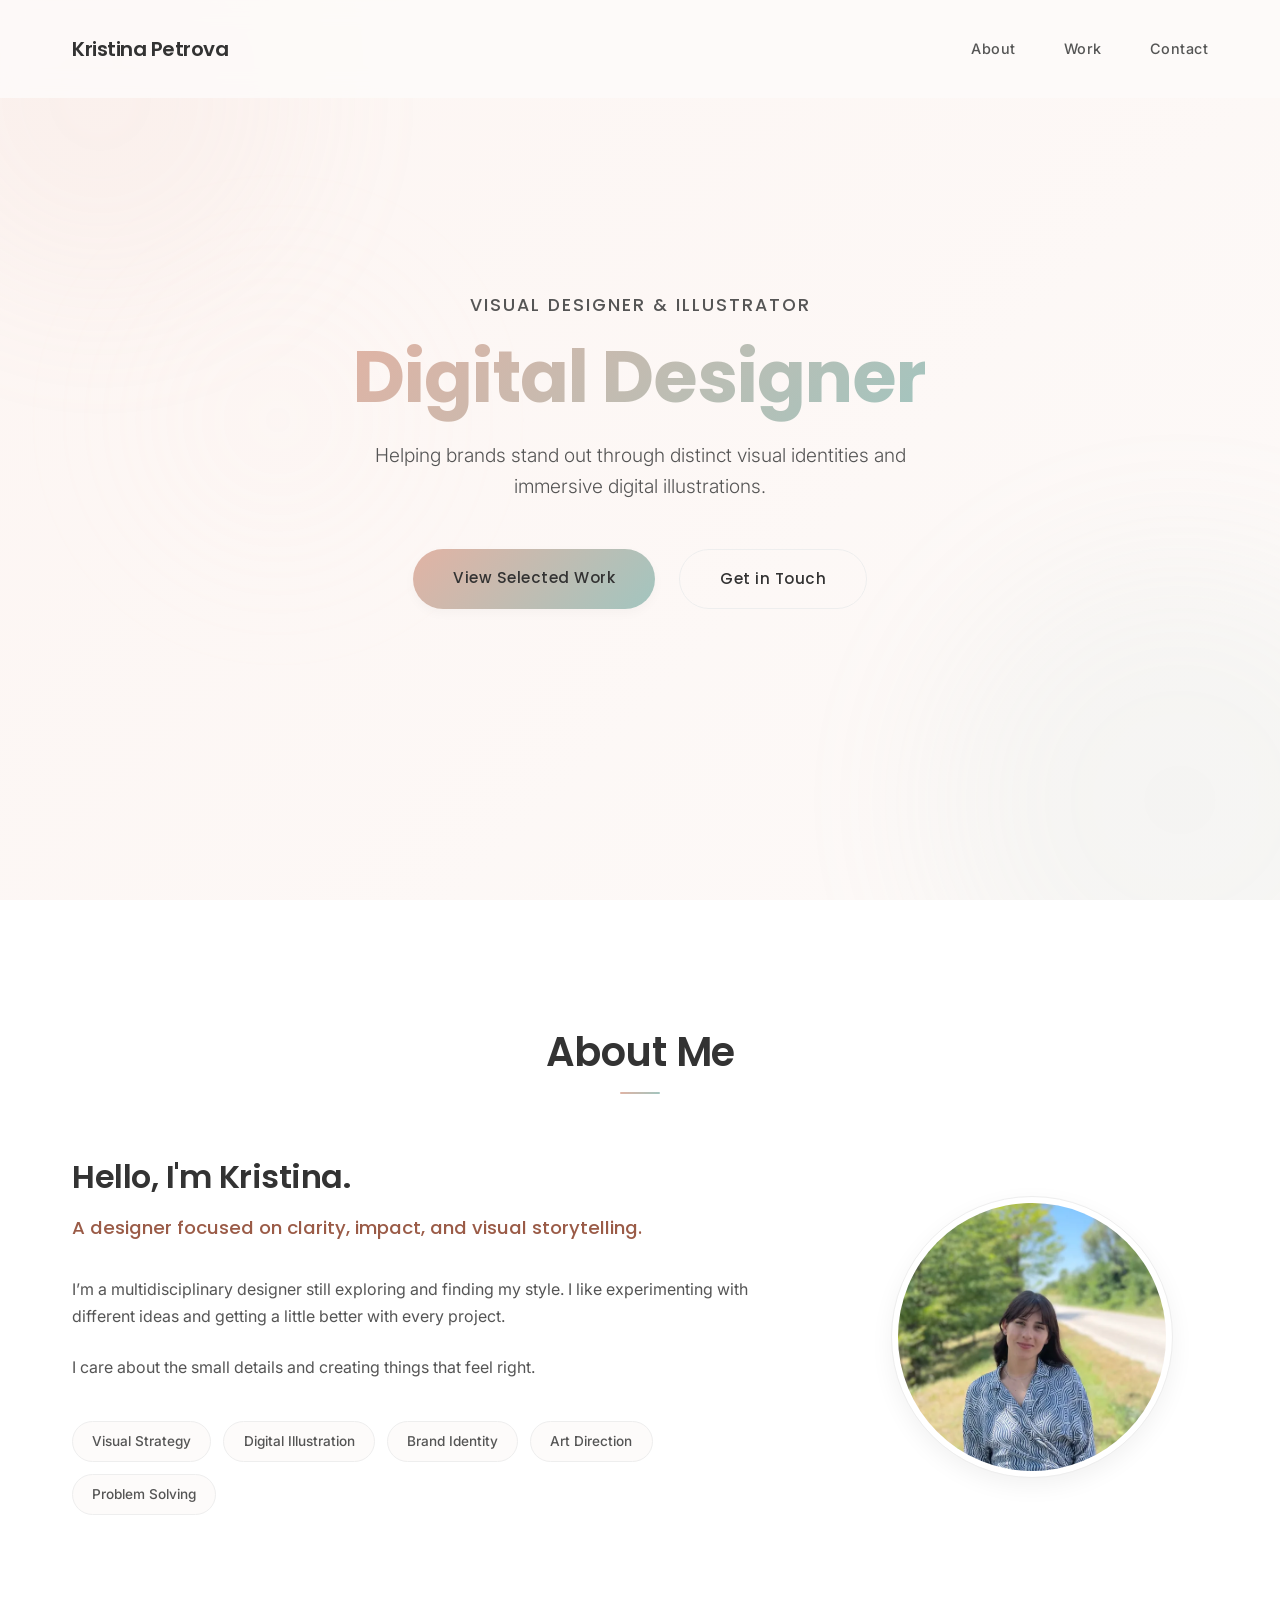
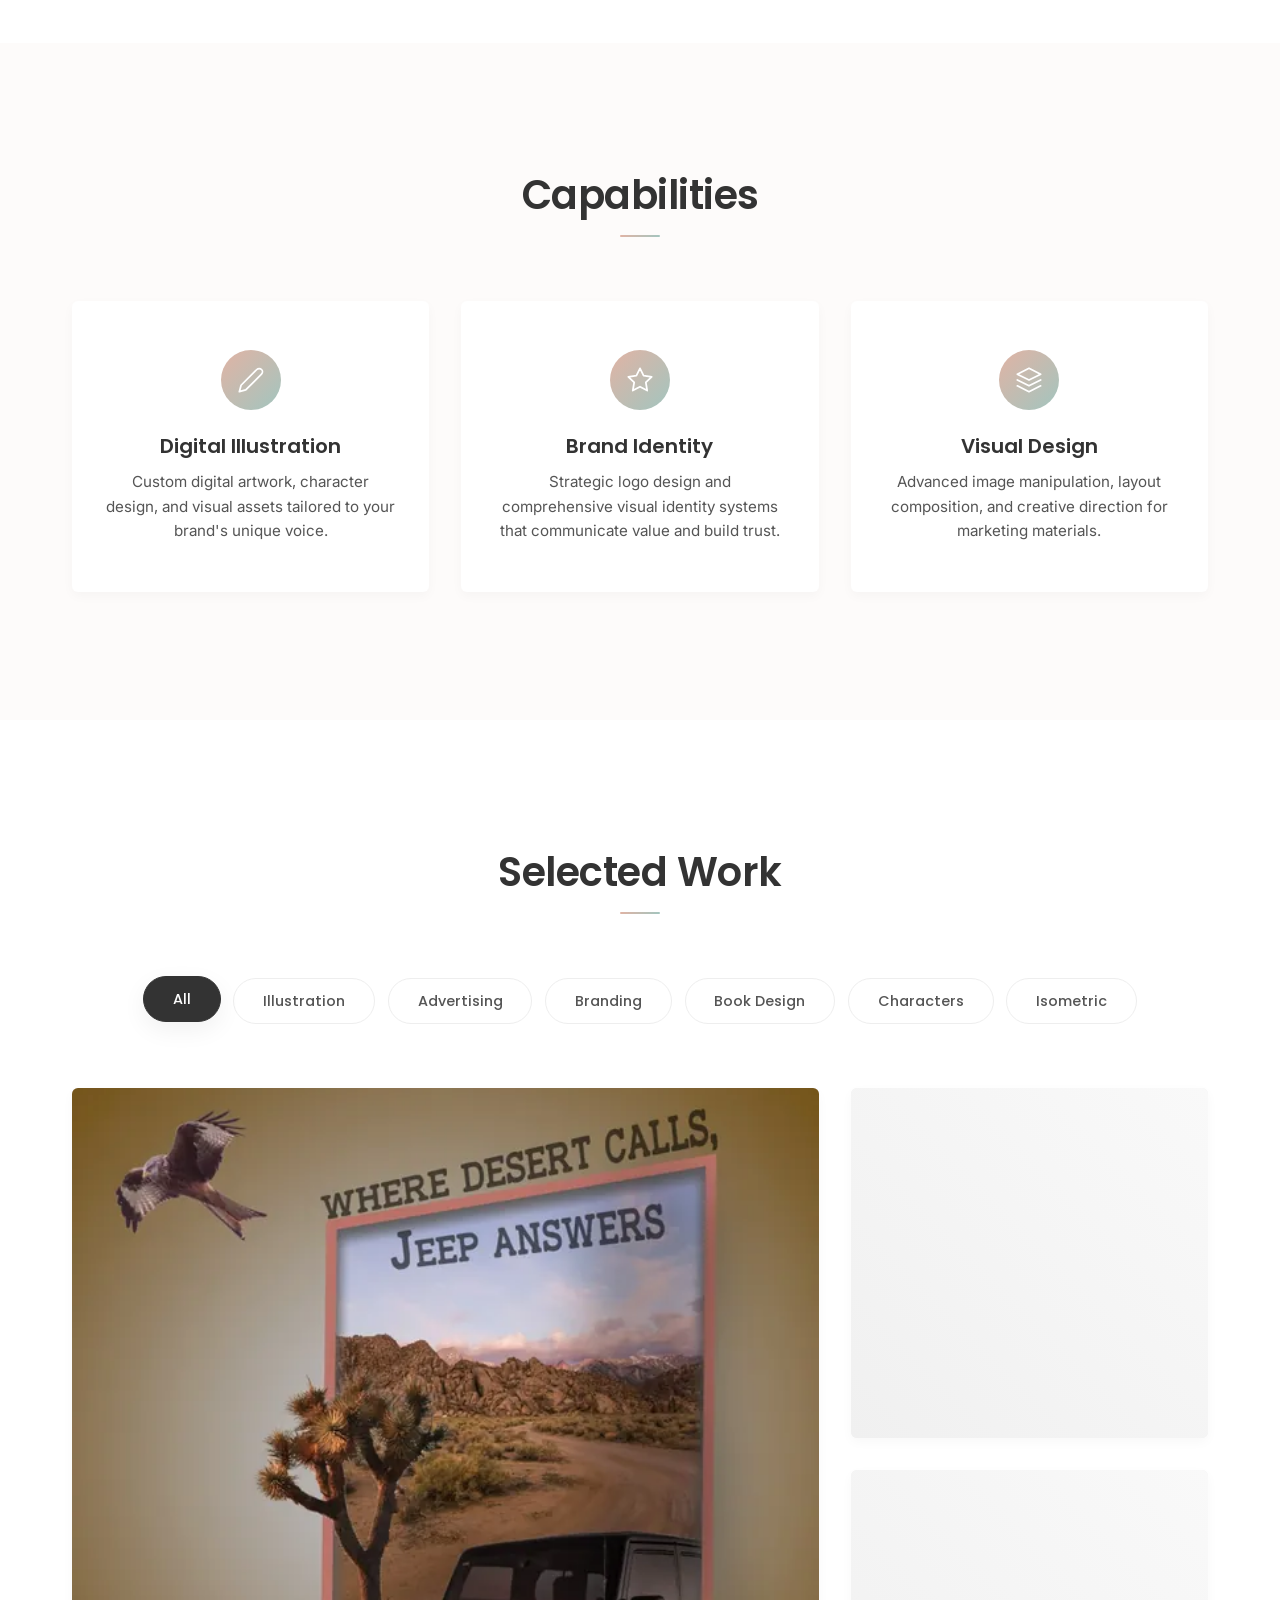
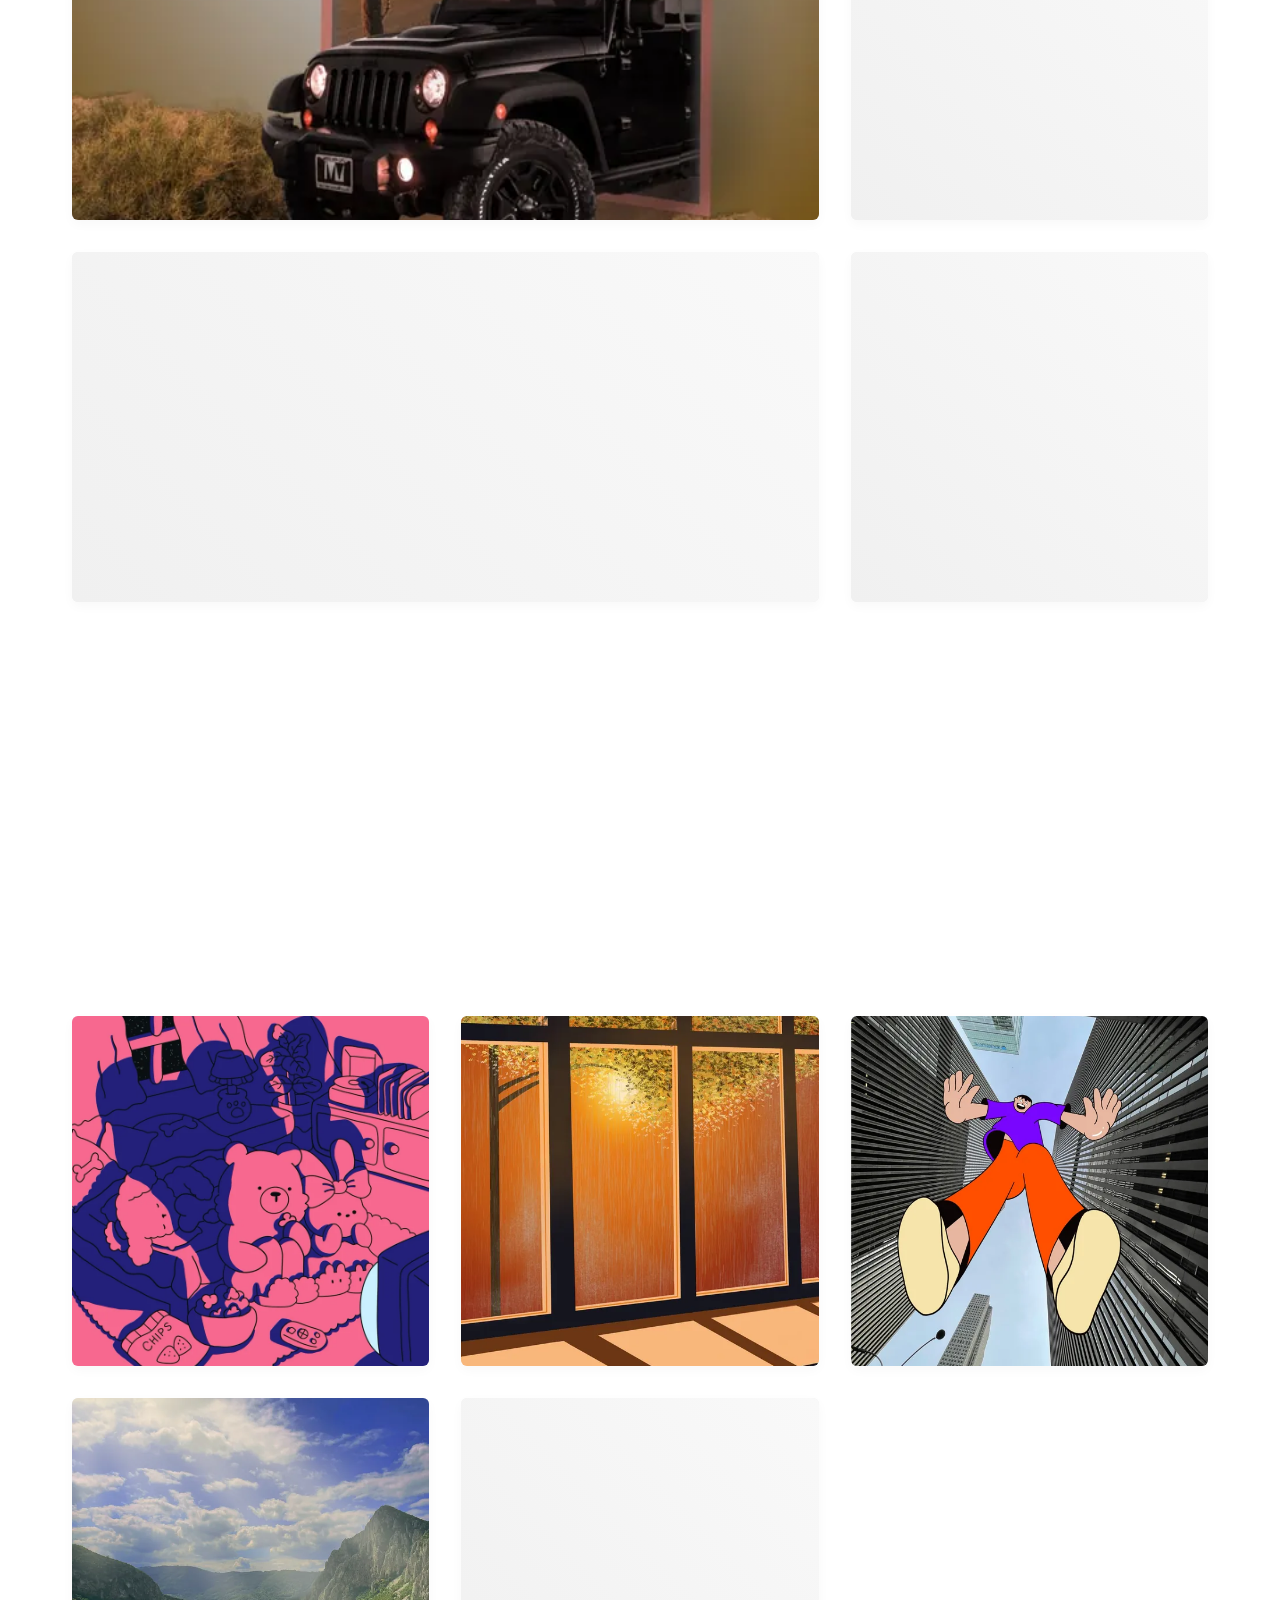
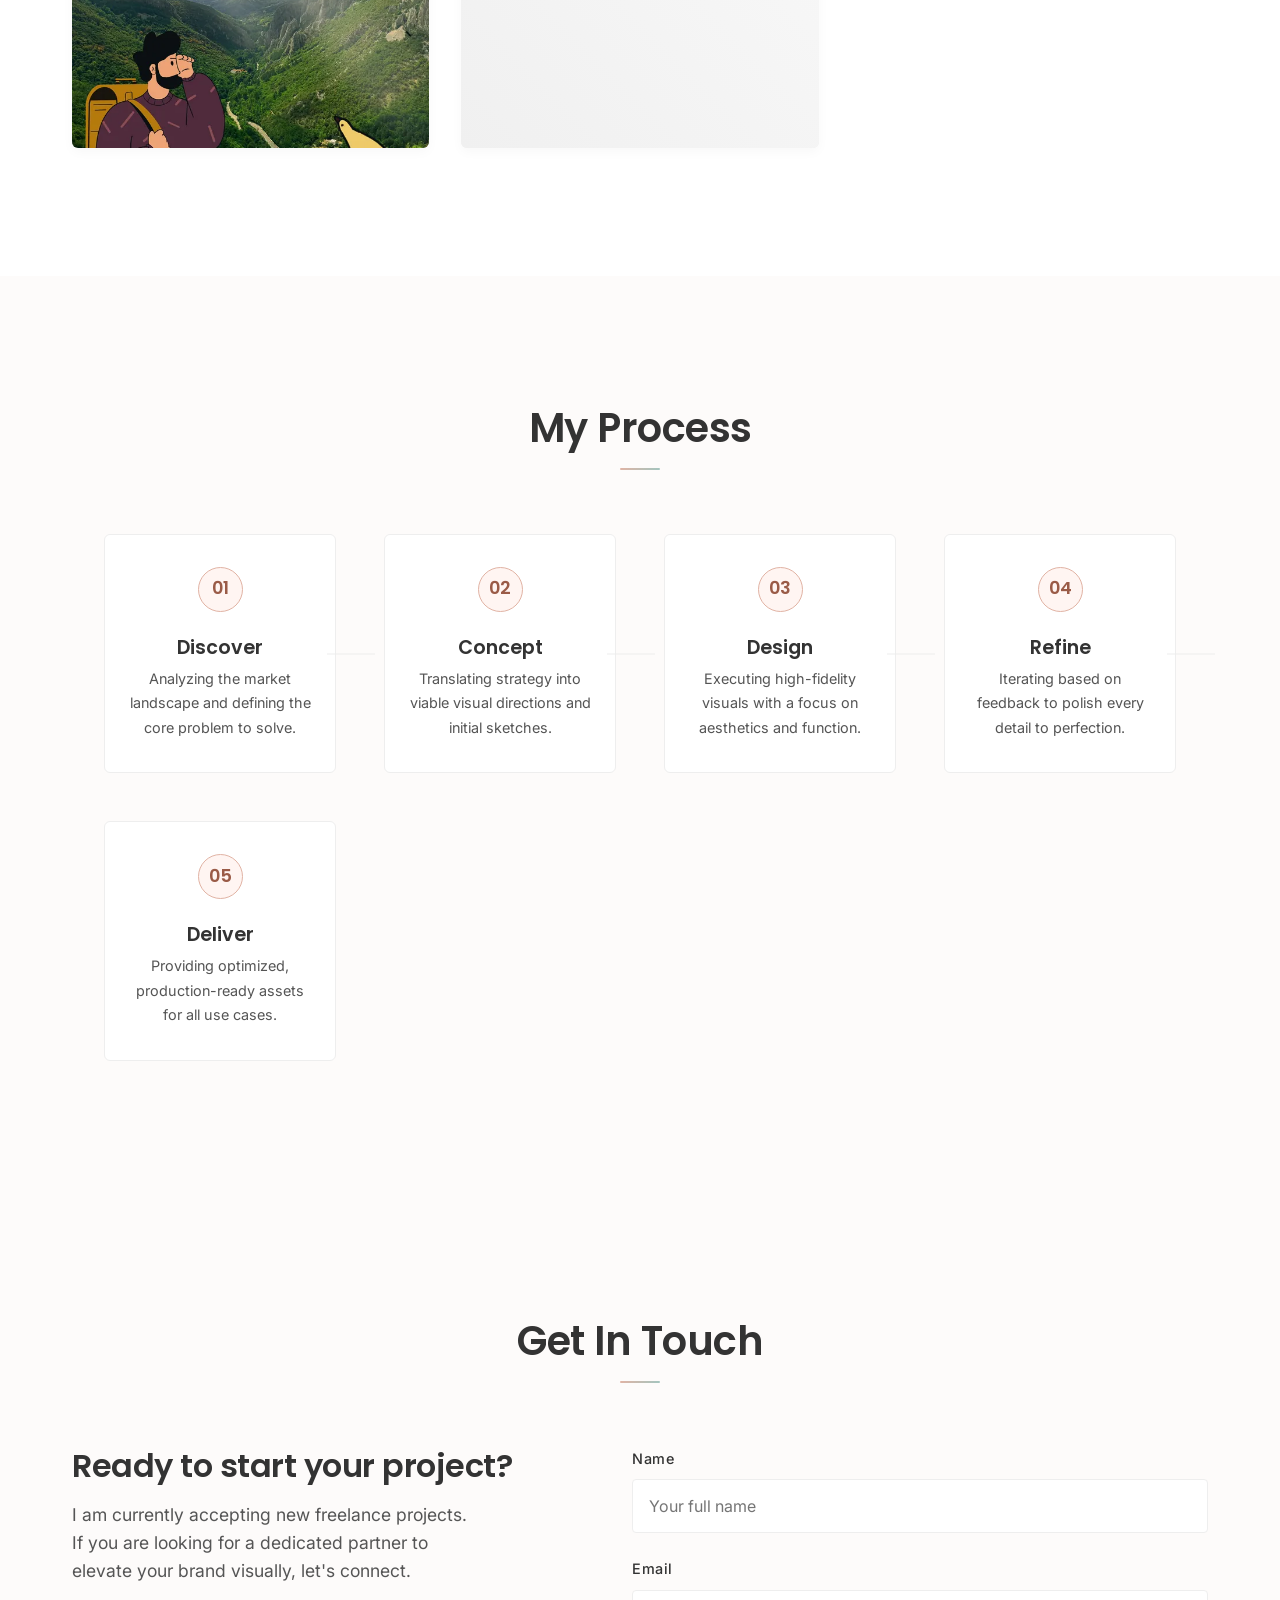
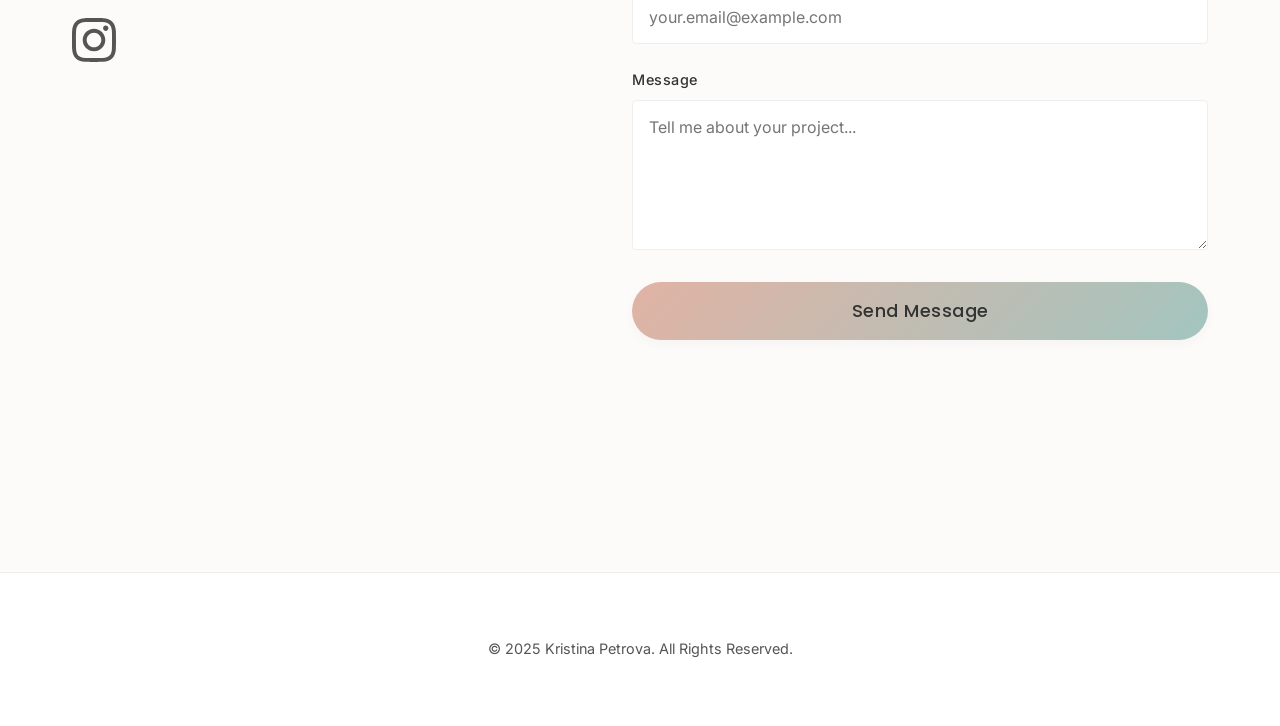
==== commit d8813827: "Phase 4: accessibility and motion - Project viewer is a native <dialog>: focus moves in, stays trapp" ====
--- a/index.html
+++ b/index.html
@@ -31,9 +31,7 @@
 </head>
 <body>
 
-    <!-- Custom Cursor -->
-    <div class="cursor"></div>
-    <div class="cursor-dot"></div>
+    <a class="skip-link" href="#portfolio">Skip to work</a>
 
     <!-- Scroll Progress -->
     <div class="progress-bar" id="progress-bar"></div>
@@ -43,17 +41,17 @@
     ======================== -->
     <header class="main-header" id="main-header">
         <div class="container nav-container">
-            <a href="#hero" class="logo hover-target">Kristina Petrova</a>
+            <a href="#hero" class="logo">Kristina Petrova</a>
             
             <nav>
                 <ul class="nav-links" id="nav-links">
-                    <li><a href="#about" class="hover-target">About</a></li>
-                    <li><a href="#portfolio" class="hover-target">Work</a></li>
-                    <li><a href="#contact" class="hover-target">Contact</a></li>
+                    <li><a href="#about">About</a></li>
+                    <li><a href="#portfolio">Work</a></li>
+                    <li><a href="#contact">Contact</a></li>
                 </ul>
             </nav>
 
-            <button type="button" class="menu-toggle hover-target" id="menu-toggle" aria-label="Open menu" aria-expanded="false" aria-controls="nav-links">
+            <button type="button" class="menu-toggle" id="menu-toggle" aria-label="Open menu" aria-expanded="false" aria-controls="nav-links">
                 <span class="hamburger" aria-hidden="true">
                     <span></span>
                     <span></span>
@@ -82,8 +80,8 @@
                     Helping brands stand out through distinct visual identities and immersive digital illustrations.
                 </p>
                 <div class="cta-buttons">
-                    <a href="#portfolio" class="btn btn-primary hover-target">View Selected Work</a>
-                    <a href="#contact" class="btn btn-secondary hover-target">Get in Touch</a>
+                    <a href="#portfolio" class="btn btn-primary">View Selected Work</a>
+                    <a href="#contact" class="btn btn-secondary">Get in Touch</a>
                 </div>
             </div>
         </section>
@@ -105,14 +103,14 @@
                             I care about the small details and creating things that feel right.
                         </p>
                         <div class="about-tags">
-                            <span class="tag hover-target">Visual Strategy</span>
-                            <span class="tag hover-target">Digital Illustration</span>
-                            <span class="tag hover-target">Brand Identity</span>
-                            <span class="tag hover-target">Art Direction</span>
-                            <span class="tag hover-target">Problem Solving</span>
-                        </div>
-                    </div>
-                    <div class="about-image hover-target">
+                            <span class="tag">Visual Strategy</span>
+                            <span class="tag">Digital Illustration</span>
+                            <span class="tag">Brand Identity</span>
+                            <span class="tag">Art Direction</span>
+                            <span class="tag">Problem Solving</span>
+                        </div>
+                    </div>
+                    <div class="about-image">
                         <img src="images/about/kristina-portrait-800.webp" alt="Kristina Petrova" width="600" height="800" loading="lazy" decoding="async">
                     </div>
                 </div>
@@ -126,21 +124,21 @@
             <div class="container">
                 <h2>Capabilities</h2>
                 <div class="skills-grid">
-                    <div class="skill-card reveal hover-target">
+                    <div class="skill-card reveal">
                         <div class="skill-icon">
                             <svg xmlns="http://www.w3.org/2000/svg" width="24" height="24" viewBox="0 0 24 24" fill="none" stroke="currentColor" stroke-width="2" stroke-linecap="round" stroke-linejoin="round"><path d="M17 3a2.828 2.828 0 1 1 4 4L7.5 20.5 2 22l1.5-5.5L17 3z"></path></svg>
                         </div>
                         <h3>Digital Illustration</h3>
                         <p>Custom digital artwork, character design, and visual assets tailored to your brand's unique voice.</p>
                     </div>
-                    <div class="skill-card reveal hover-target">
+                    <div class="skill-card reveal">
                         <div class="skill-icon">
                             <svg xmlns="http://www.w3.org/2000/svg" width="24" height="24" viewBox="0 0 24 24" fill="none" stroke="currentColor" stroke-width="2" stroke-linecap="round" stroke-linejoin="round"><path d="M12 2L15.09 8.26 22 9.27 17 14.14 18.18 21.02 12 17.77 5.82 21.02 7 14.14 2 9.27 8.91 8.26 12 2z"></path></svg>
                         </div>
                         <h3>Brand Identity</h3>
                         <p>Strategic logo design and comprehensive visual identity systems that communicate value and build trust.</p>
                     </div>
-                    <div class="skill-card reveal hover-target">
+                    <div class="skill-card reveal">
                         <div class="skill-icon">
                             <svg xmlns="http://www.w3.org/2000/svg" width="24" height="24" viewBox="0 0 24 24" fill="none" stroke="currentColor" stroke-width="2" stroke-linecap="round" stroke-linejoin="round"><polygon points="12 2 2 7 12 12 22 7 12 2"></polygon><polyline points="2 17 12 22 22 17"></polyline><polyline points="2 12 12 17 22 12"></polyline></svg>
                         </div>
@@ -174,27 +172,27 @@
             <div class="container">
                 <h2>My Process</h2>
                 <div class="process-steps">
-                    <div class="process-step reveal hover-target">
+                    <div class="process-step reveal">
                         <div class="step-number">01</div>
                         <h3>Discover</h3>
                         <p>Analyzing the market landscape and defining the core problem to solve.</p>
                     </div>
-                    <div class="process-step reveal hover-target">
+                    <div class="process-step reveal">
                         <div class="step-number">02</div>
                         <h3>Concept</h3>
                         <p>Translating strategy into viable visual directions and initial sketches.</p>
                     </div>
-                    <div class="process-step reveal hover-target">
+                    <div class="process-step reveal">
                         <div class="step-number">03</div>
                         <h3>Design</h3>
                         <p>Executing high-fidelity visuals with a focus on aesthetics and function.</p>
                     </div>
-                    <div class="process-step reveal hover-target">
+                    <div class="process-step reveal">
                         <div class="step-number">04</div>
                         <h3>Refine</h3>
                         <p>Iterating based on feedback to polish every detail to perfection.</p>
                     </div>
-                    <div class="process-step reveal hover-target">
+                    <div class="process-step reveal">
                         <div class="step-number">05</div>
                         <h3>Deliver</h3>
                         <p>Providing optimized, production-ready assets for all use cases.</p>
@@ -217,7 +215,7 @@
                         </p>
                         <div class="social-links">
                             <!-- Instagram -->
-                            <a href="https://www.instagram.com/krisi.petrowa/" target="_blank" aria-label="Instagram" class="hover-target">
+                            <a href="https://www.instagram.com/krisi.petrowa/" target="_blank" aria-label="Instagram">
                                 <svg xmlns="http://www.w3.org/2000/svg" width="24" height="24" viewBox="0 0 24 24" fill="currentColor"><path d="M12 2.163c3.204 0 3.584.012 4.85.07 3.252.148 4.771 1.691 4.919 4.919.058 1.265.069 1.645.069 4.849 0 3.205-.012 3.584-.07 4.849-.149 3.225-1.664 4.771-4.919 4.919-1.266.058-1.644.07-4.85.07-3.204 0-3.584-.012-4.849-.07-3.225-.148-4.771-1.664-4.919-4.919-.058-1.265-.07-1.644-.07-4.849 0-3.204.012-3.584.07-4.849.148-3.225 1.664-4.771 4.919-4.919 1.266-.057 1.645-.069 4.849-.069zm0-2.163c-3.259 0-3.667.014-4.947.072-4.358.2-6.78 2.618-6.98 6.98-.058 1.281-.072 1.689-.072 4.948 0 3.259.014 3.668.072 4.948.2 4.358 2.618 6.78 6.98 6.98 1.281.058 1.689.072 4.948.072 3.259 0 3.668-.014 4.948-.072 4.354-.2 6.782-2.618 6.979-6.98.058-1.28.072-1.688.072-4.948 0-3.259-.014-3.667-.072-4.947-.196-4.354-2.617-6.78-6.979-6.98-1.28-.058-1.688-.072-4.948-.072zm0 5.838c-3.403 0-6.162 2.759-6.162 6.162s2.759 6.162 6.162 6.162 6.162-2.759 6.162-6.162-2.759-6.162-6.162-6.162zm0 10.162c-2.209 0-4-1.791-4-4s1.791-4 4-4 4 1.791 4 4-1.791 4-4 4zm6.406-11.845c-.796 0-1.441.645-1.441 1.44s.645 1.44 1.441 1.44c.795 0 1.44-.645 1.44-1.44s-.645-1.44-1.44-1.44z"></path></svg>
                             </a>
                         </div>
@@ -225,17 +223,17 @@
                     <form id="contact-form" action="https://formspree.io/f/mgvgywpe" method="POST" class="contact-form">
                         <div class="form-group">
                             <label for="name">Name</label>
-                            <input type="text" id="name" name="name" required placeholder="Your full name" class="hover-target">
+                            <input type="text" id="name" name="name" required placeholder="Your full name">
                         </div>
                         <div class="form-group">
                             <label for="email">Email</label>
-                            <input type="email" id="email" name="email" required placeholder="your.email@example.com" class="hover-target">
+                            <input type="email" id="email" name="email" required placeholder="your.email@example.com">
                         </div>
                         <div class="form-group">
                             <label for="message">Message</label>
-                            <textarea id="message" name="message" required placeholder="Tell me about your project..." class="hover-target"></textarea>
-                        </div>
-                        <button type="submit" class="btn btn-primary hover-target">Send Message</button>
+                            <textarea id="message" name="message" required placeholder="Tell me about your project..."></textarea>
+                        </div>
+                        <button type="submit" class="btn btn-primary">Send Message</button>
                         <p id="my-form-status" class="form-status" role="status" aria-live="polite"></p>
                     </form>
                 </div>
@@ -256,8 +254,8 @@
     <!-- =======================
     Lightbox Modal
     ======================== -->
-    <div id="portfolio-modal" class="modal">
-        <button type="button" class="close-modal hover-target" aria-label="Close">&times;</button>
+    <dialog id="portfolio-modal" class="modal" aria-labelledby="modal-title">
+        <button type="button" class="close-modal" aria-label="Close">&times;</button>
         <div class="modal-dialog">
             <div class="modal-image-wrapper">
                 <img class="modal-img" id="modal-img" src="data:," alt="">
@@ -269,7 +267,7 @@
                 <div id="modal-gallery" class="modal-gallery"></div>
             </div>
         </div>
-    </div>
+    </dialog>
     
 </body>
 </html>
--- a/css/styles.css
+++ b/css/styles.css
@@ -10,6 +10,8 @@
     --color-secondary: #A2C5BF;
     --color-white: #FFFFFF;
     --color-border: #eeeeee;
+    --color-accent-ink: #9A5B47; /* text-safe version of the pink: 5.3:1 on white */
+    --color-focus: #2f6f68;
     
     --font-primary: 'Poppins', sans-serif;
     --font-secondary: 'Inter', sans-serif;
@@ -26,8 +28,6 @@
 
     --transition-main: all 0.3s cubic-bezier(0.25, 0.8, 0.25, 1);
     
-    --cursor-size: 20px;
-    --cursor-hover-size: 50px;
 }
 
 /* ========================================
@@ -38,7 +38,6 @@
     box-sizing: border-box;
     margin: 0;
     padding: 0;
-    cursor: none;
 }
 
 html {
@@ -68,47 +67,6 @@
 }
 
 /* ========================================
-3. Custom Cursor
-========================================
-*/
-.cursor {
-    position: fixed;
-    width: var(--cursor-size);
-    height: var(--cursor-size);
-    border: 1px solid var(--color-text);
-    border-radius: 50%;
-    pointer-events: none;
-    z-index: 9999;
-    transform: translate(-50%, -50%);
-    transition: width 0.3s, height 0.3s, background-color 0.3s, border-color 0.3s;
-    mix-blend-mode: difference;
-}
-
-.cursor-dot {
-    position: fixed;
-    width: 4px;
-    height: 4px;
-    background-color: var(--color-text);
-    border-radius: 50%;
-    pointer-events: none;
-    z-index: 9999;
-    transform: translate(-50%, -50%);
-}
-
-body.hovering .cursor {
-    width: var(--cursor-hover-size);
-    height: var(--cursor-hover-size);
-    background-color: rgba(255, 255, 255, 0.2);
-    border-color: transparent;
-    backdrop-filter: blur(2px);
-}
-
-@media (max-width: 768px) {
-    *, *::before, *::after { cursor: auto; }
-    .cursor, .cursor-dot { display: none; }
-}
-
-/* ========================================
 4. Utility Classes
 ========================================
 */
@@ -163,6 +121,17 @@
 a:hover { opacity: 0.8; }
 
 img { max-width: 100%; height: auto; display: block; }
+
+:focus-visible { outline: 3px solid var(--color-focus); outline-offset: 3px; }
+.modal :focus-visible { outline-color: #fff; }
+
+.visually-hidden {
+    position: absolute !important;
+    width: 1px; height: 1px;
+    overflow: hidden;
+    clip: rect(0 0 0 0);
+    white-space: nowrap;
+}
 
 /* Buttons */
 .btn {
@@ -184,7 +153,7 @@
 
 .btn-primary {
     background: var(--gradient-primary);
-    color: var(--color-white);
+    color: var(--color-text); /* white on the pastel gradient was 1.9:1 */
     box-shadow: var(--shadow-soft);
 }
 .btn-primary:hover {
@@ -322,6 +291,7 @@
 */
 #hero {
     height: 100vh;
+    height: 100svh;
     min-height: 700px;
     display: flex;
     align-items: center;
@@ -474,7 +444,7 @@
     font-size: 1.15rem;
     font-weight: 500;
     font-family: var(--font-primary);
-    color: var(--color-primary);
+    color: var(--color-accent-ink);
     display: block;
     margin-bottom: 2rem;
 }
@@ -490,11 +460,6 @@
     font-weight: 500;
     transition: 0.3s;
 }
-.tag:hover {
-    background-color: var(--color-white);
-    border-color: var(--color-primary);
-    transform: translateY(-2px);
-}
 
 /* ========================================
 8. Skills Section
@@ -530,8 +495,6 @@
     transition: opacity 0.4s ease;
 }
 
-.skill-card:hover { transform: translateY(-5px); border-color: rgba(225, 179, 164, 0.3); }
-.skill-card:hover::after { opacity: 1; }
 
 .skill-icon {
     width: 60px;
@@ -611,11 +574,20 @@
     border-radius: var(--border-radius-md);
     box-shadow: var(--shadow-soft);
     transition: transform 0.4s cubic-bezier(0.25, 0.8, 0.25, 1), box-shadow 0.4s ease;
-    background-color: #f0f0f0; 
+    background-color: #f0f0f0;
+}
+
+.portfolio-item.hidden { display: none; }
+
+.portfolio-item:has(.portfolio-open:focus-visible) {
+    outline: 3px solid var(--color-focus);
+    outline-offset: 4px;
+}
+
+.portfolio-open {
+    all: unset;
     cursor: pointer;
 }
-
-.portfolio-item.hidden { display: none; }
 
 .portfolio-item:hover {
     box-shadow: 0 20px 40px rgba(0, 0, 0, 0.08);
@@ -682,12 +654,15 @@
     transition: transform 0.4s cubic-bezier(0.25, 0.8, 0.25, 1) 0.05s; /* Slight delay for staggered effect */
 }
 
-.portfolio-item:hover .portfolio-overlay {
+.portfolio-item:hover .portfolio-overlay,
+.portfolio-item:focus-within .portfolio-overlay {
     opacity: 1;
 }
 
 .portfolio-item:hover .portfolio-overlay .portfolio-category,
-.portfolio-item:hover .portfolio-overlay .portfolio-title {
+.portfolio-item:hover .portfolio-overlay .portfolio-title,
+.portfolio-item:focus-within .portfolio-overlay .portfolio-category,
+.portfolio-item:focus-within .portfolio-overlay .portfolio-title {
     transform: translateY(0);
 }
 
@@ -696,31 +671,27 @@
 ========================================
 */
 .modal {
-    position: fixed;
-    z-index: 2000;
-    left: 0;
-    top: 0;
+    /* <dialog> reset */
+    border: none;
+    padding: 0;
+    margin: 0;
     width: 100%;
     height: 100%;
+    max-width: 100%;
+    max-height: 100%;
+    color: inherit;
+    background-color: rgba(0,0,0,0.95);
     overflow-x: hidden;
     overflow-y: auto;
-    background-color: rgba(0,0,0,0.95); /* Deep dark for focus */
-    opacity: 0;
-    visibility: hidden;
-    pointer-events: none;
-    transition: opacity 0.3s ease, visibility 0s linear 0.3s;
-    -webkit-backdrop-filter: blur(10px);
-    backdrop-filter: blur(10px);
-    display: flex;
-}
-.modal.show {
-    opacity: 1;
-    visibility: visible;
-    pointer-events: auto;
-    transition: opacity 0.3s ease, visibility 0s;
-}
-
-/* The wrapper holding image + text */
+    overscroll-behavior: contain;
+}
+.modal[open] {
+    display: flex;
+    animation: fadeIn 0.3s ease;
+}
+.modal::backdrop { background: transparent; }
+html:has(.modal[open]) { overflow: hidden; }
+
 .modal-dialog {
     display: flex;
     flex-direction: column;
@@ -794,6 +765,13 @@
     gap: 15px;
     flex-wrap: wrap;
 }
+.modal-gallery .thumb {
+    all: unset;
+    cursor: pointer;
+    display: block;
+    border-radius: 4px;
+}
+.modal-gallery .thumb:focus-visible { outline: 2px solid #fff; outline-offset: 3px; }
 .modal-gallery img {
     width: 60px;
     height: 60px;
@@ -804,7 +782,7 @@
     transition: opacity 0.3s;
     border: 1px solid transparent;
 }
-.modal-gallery img:hover, .modal-gallery img.active {
+.modal-gallery .thumb:hover img, .modal-gallery .thumb[aria-current="true"] img {
     opacity: 1;
     border-color: rgba(255,255,255,0.5);
 }
@@ -825,7 +803,7 @@
     font-family: var(--font-primary);
     font-size: 0.85rem;
     font-weight: 400;
-    color: rgba(255,255,255,0.4);
+    color: rgba(255,255,255,0.6);
     cursor: pointer;
     padding: 8px 0;
     position: relative;
@@ -961,7 +939,6 @@
     border: 1px solid var(--color-border);
     transition: transform 0.3s ease;
 }
-.process-step:hover { transform: translateY(-5px); border-color: var(--color-primary); }
 
 .step-number {
     font-size: 1.1rem;
@@ -974,13 +951,13 @@
     align-items: center;
     justify-content: center;
     margin: 0 auto 1.5rem;
-    color: var(--color-primary);
+    color: var(--color-accent-ink);
     background-color: #fff5f2; /* Lighter background */
     border: 1px solid var(--color-primary);
 }
 
 .process-step h3 { font-size: 1.2rem; margin-bottom: 0.5rem; }
-.process-step p { font-size: 0.9rem; margin-bottom: 0; opacity: 0.8; }
+.process-step p { font-size: 0.9rem; margin-bottom: 0; }
 
 /* ========================================
 12. Contact Section
@@ -1039,7 +1016,7 @@
     border-top: 1px solid var(--color-border);
     margin-top: 5rem;
 }
-.main-footer p { margin: 0; font-size: 0.9rem; color: var(--color-text-light); opacity: 0.7; }
+.main-footer p { margin: 0; font-size: 0.9rem; color: var(--color-text-light); }
 
 /* ========================================
 14. Media Queries
@@ -1101,3 +1078,27 @@
 .form-status.is-success { color: #1e7a3c; }
 .form-status.is-error { color: #b00020; }
 .noscript-note { text-align: center; }
+
+/* Respect "reduce motion" system setting */
+@media (prefers-reduced-motion: reduce) {
+    *, *::before, *::after {
+        animation-duration: 0.01ms !important;
+        animation-iteration-count: 1 !important;
+        transition-duration: 0.01ms !important;
+        scroll-behavior: auto !important;
+    }
+    .js .reveal { opacity: 1; transform: none; }
+    .floating-shape, #hero::before { animation: none !important; }
+}
+
+.skip-link {
+    position: absolute;
+    left: 1rem;
+    top: -100px;
+    z-index: 3000;
+    padding: 0.75rem 1.25rem;
+    background: var(--color-text);
+    color: var(--color-white);
+    border-radius: var(--border-radius-sm);
+}
+.skip-link:focus { top: 1rem; }
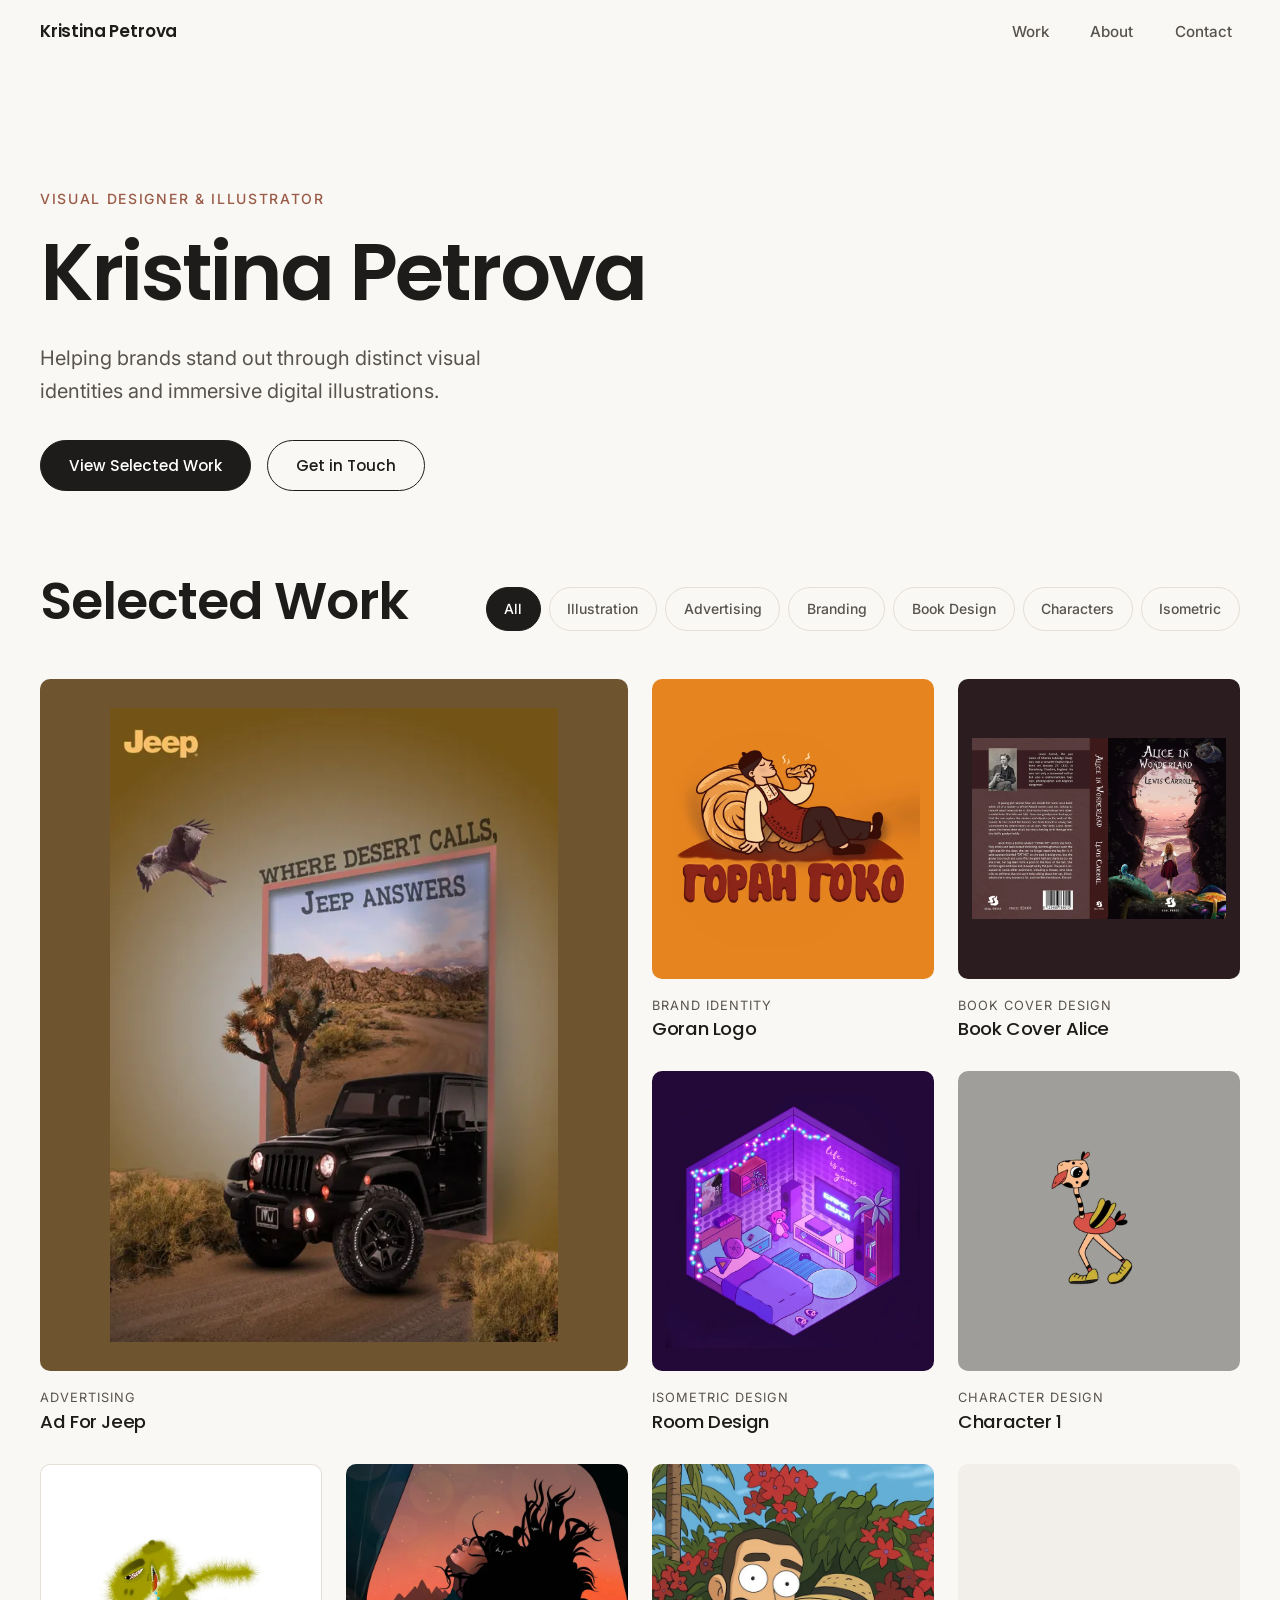
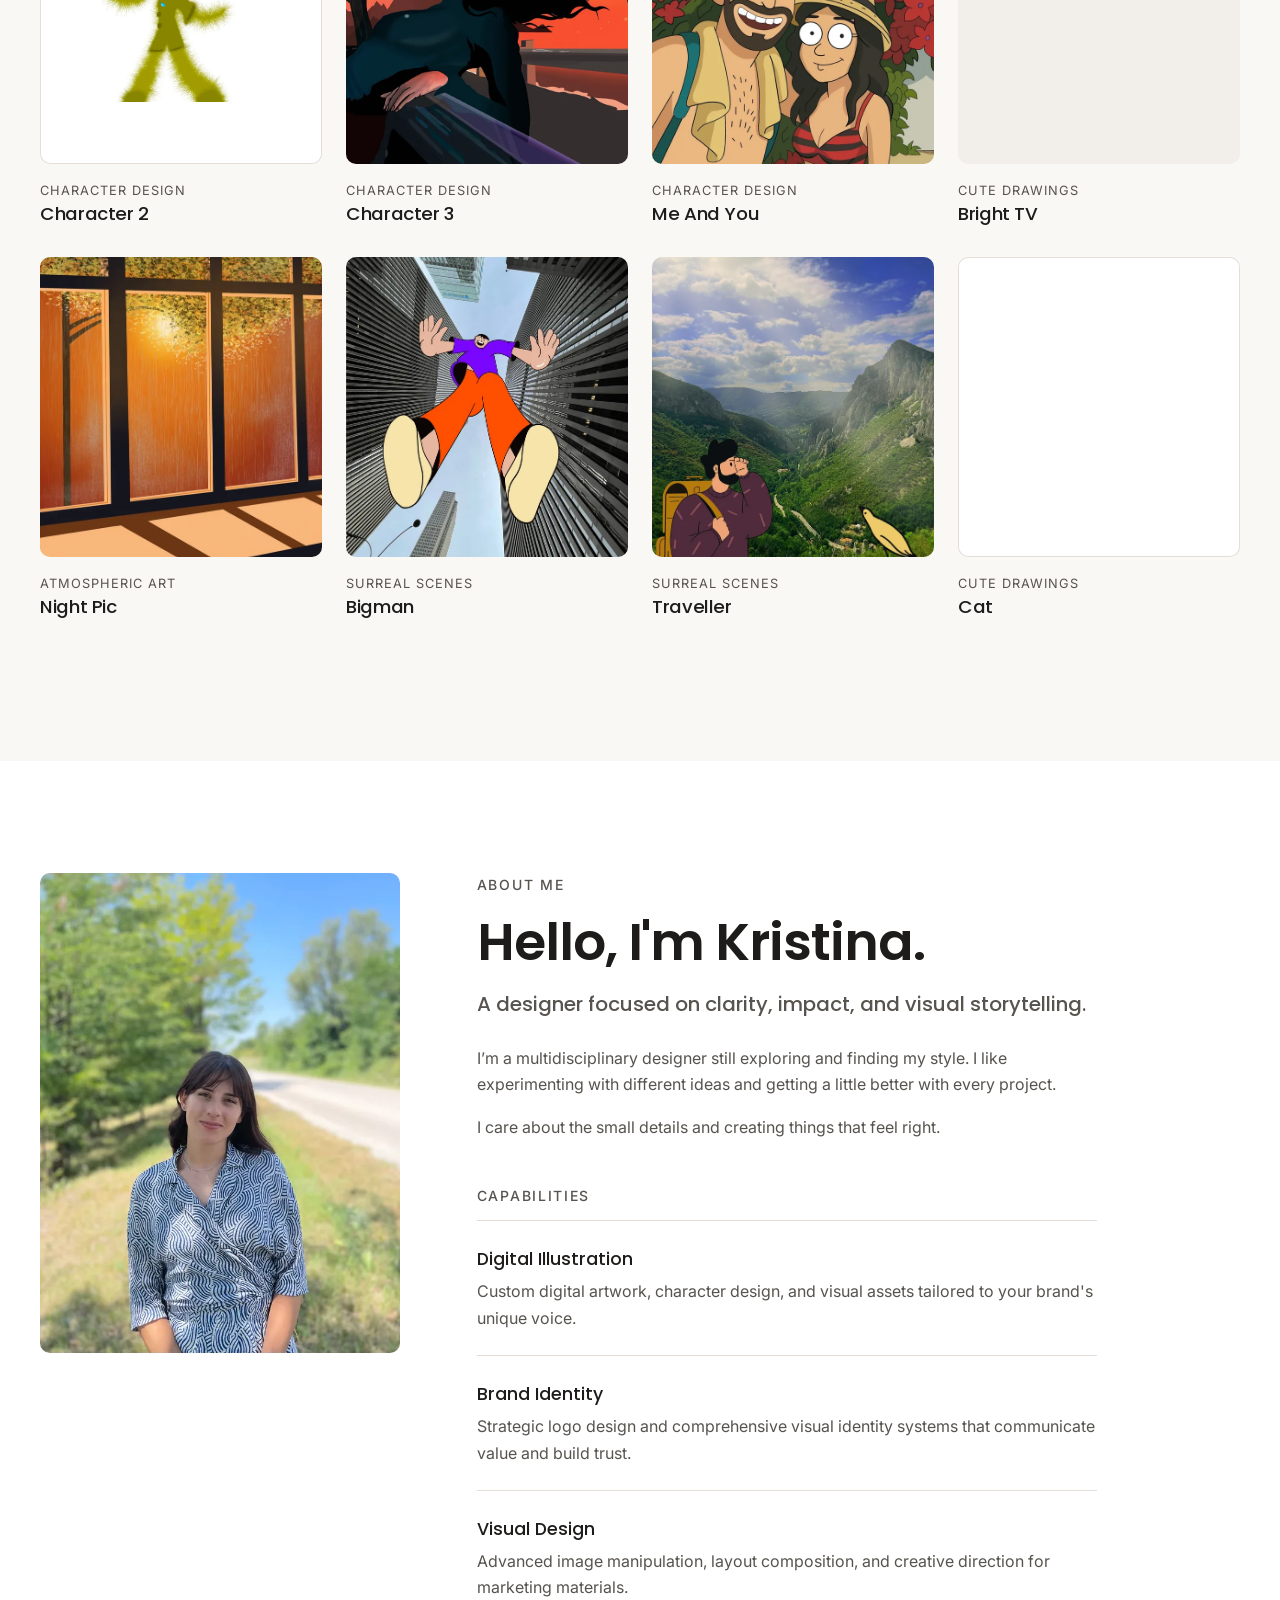
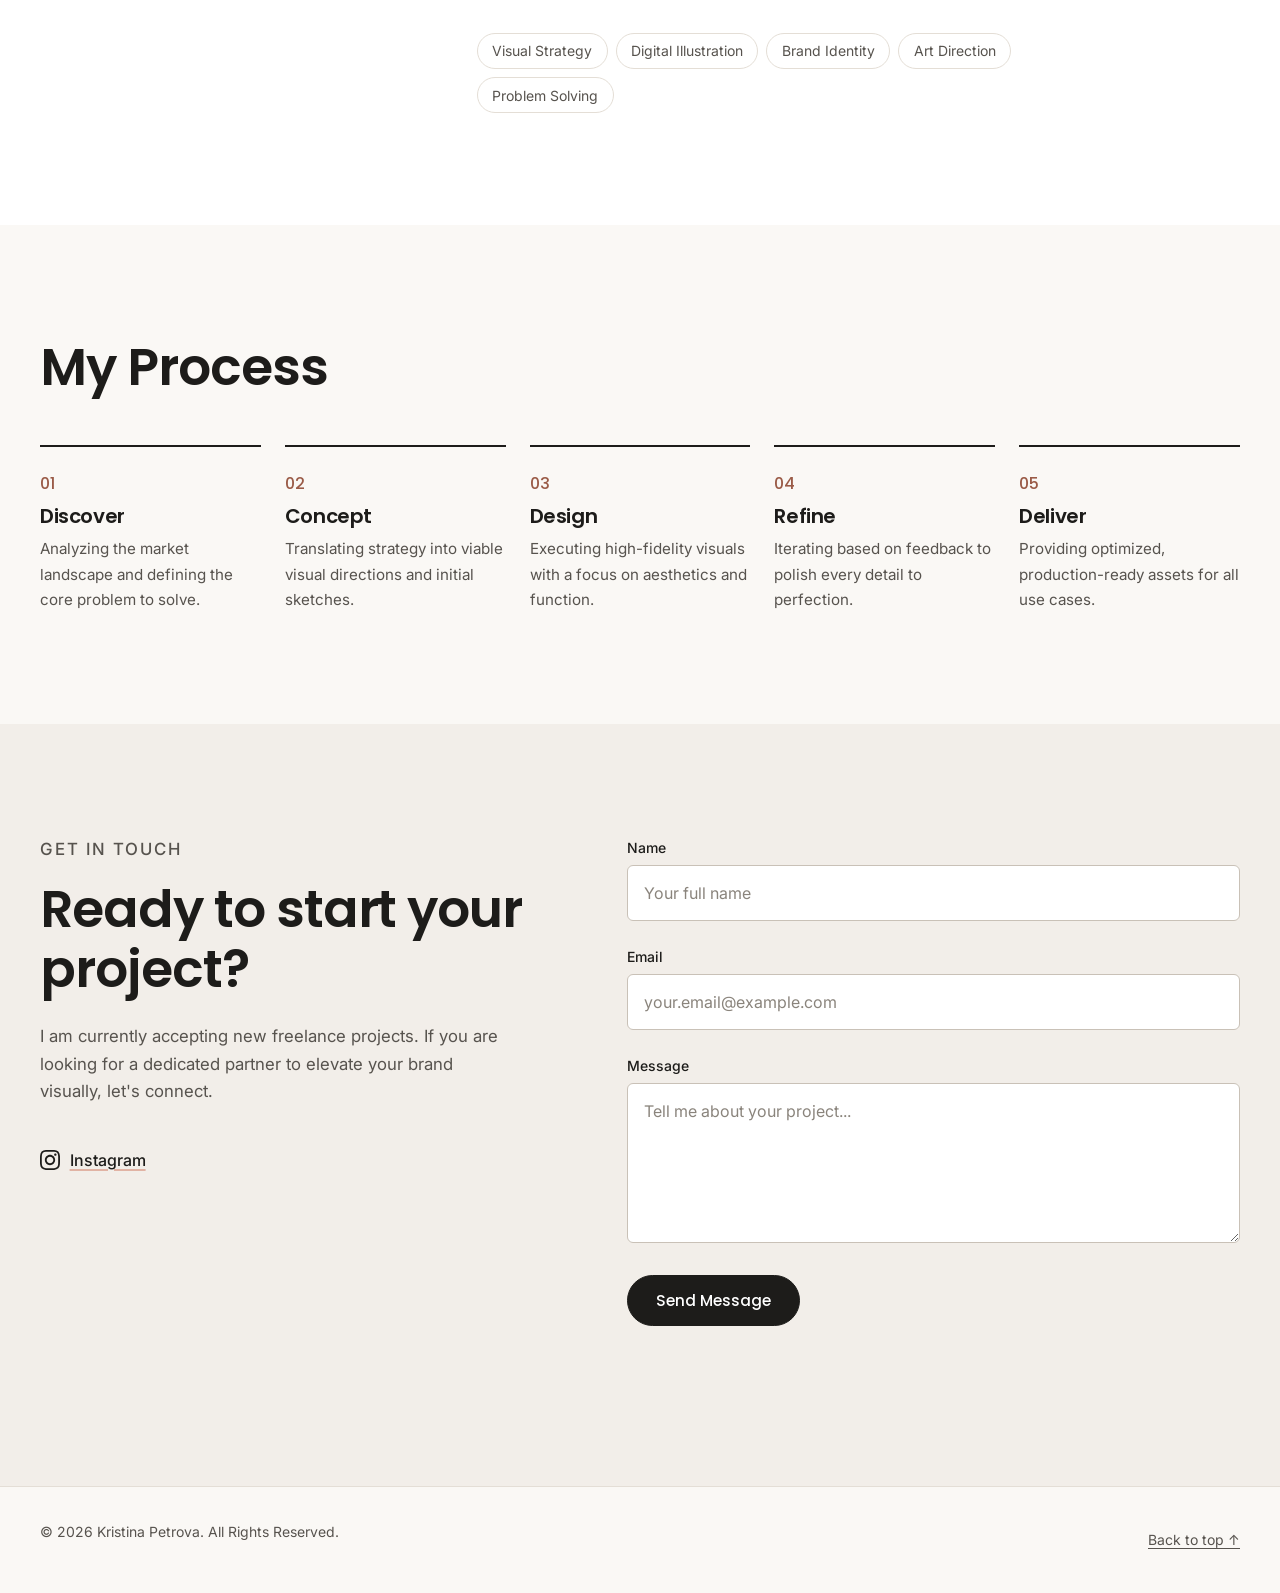
==== commit 01f3e374: "Phases 5-6: work-first layout, quieter visual frame, case-study viewer Layout - Work starts right un" ====
--- a/index.html
+++ b/index.html
@@ -2,27 +2,21 @@
 <html lang="en" class="no-js">
 <head>
     <meta charset="UTF-8">
-    <meta name="viewport" content="width=device-width, initial-scale=1.0">
-    
-    <!-- ========================================
-    SEO & Social Sharing Tags
-    ======================================== -->
-    <title>Kristina Petrova - Digital Designer & Illustrator</title>
+    <meta name="viewport" content="width=device-width, initial-scale=1">
+
+    <title>Kristina Petrova — Visual Designer &amp; Illustrator</title>
     <meta name="description" content="Portfolio of Kristina Petrova. Specializing in digital illustration, branding, character design, and visual storytelling.">
-    
-    <!-- Social Media Preview -->
-    <meta property="og:title" content="Kristina Petrova - Digital Designer">
+
+    <meta property="og:title" content="Kristina Petrova — Visual Designer &amp; Illustrator">
     <meta property="og:description" content="Check out my latest digital illustrations and brand design work.">
     <meta property="og:image" content="images/about/kristina-portrait-1600.webp">
     <meta property="og:type" content="website">
 
-    <!-- Favicon -->
     <link rel="icon" href="data:image/svg+xml,%3Csvg%20xmlns=%22http://www.w3.org/2000/svg%22%20viewBox=%220%200%20100%20100%22%3E%3Ctext%20y=%22.9em%22%20font-size=%2290%22%3E%E2%9C%A8%3C/text%3E%3C/svg%3E">
-    
-    <!-- Fonts -->
+
     <link rel="preconnect" href="https://fonts.googleapis.com">
     <link rel="preconnect" href="https://fonts.gstatic.com" crossorigin>
-    <link href="https://fonts.googleapis.com/css2?family=Inter:wght@300;400;500;600;700&family=Poppins:wght@300;400;500;600;700&display=swap" rel="stylesheet">
+    <link href="https://fonts.googleapis.com/css2?family=Inter:wght@400;500&family=Poppins:wght@500;600&display=swap" rel="stylesheet">
 
     <script>document.documentElement.classList.replace('no-js', 'js');</script>
     <link rel="stylesheet" href="css/styles.css">
@@ -31,243 +25,201 @@
 </head>
 <body>
 
-    <a class="skip-link" href="#portfolio">Skip to work</a>
-
-    <!-- Scroll Progress -->
-    <div class="progress-bar" id="progress-bar"></div>
-
-    <!-- =======================
-    Header / Navigation
-    ======================== -->
-    <header class="main-header" id="main-header">
-        <div class="container nav-container">
-            <a href="#hero" class="logo">Kristina Petrova</a>
-            
-            <nav>
-                <ul class="nav-links" id="nav-links">
+    <a class="skip-link" href="#work">Skip to work</a>
+
+    <header class="site-header" id="site-header">
+        <div class="container header-inner">
+            <a href="#top" class="wordmark">Kristina Petrova</a>
+            <nav aria-label="Main">
+                <ul class="nav-links">
+                    <li><a href="#work">Work</a></li>
                     <li><a href="#about">About</a></li>
-                    <li><a href="#portfolio">Work</a></li>
                     <li><a href="#contact">Contact</a></li>
                 </ul>
             </nav>
-
-            <button type="button" class="menu-toggle" id="menu-toggle" aria-label="Open menu" aria-expanded="false" aria-controls="nav-links">
-                <span class="hamburger" aria-hidden="true">
-                    <span></span>
-                    <span></span>
-                    <span></span>
-                </span>
-            </button>
         </div>
     </header>
 
-    <main>
-
-        <!-- =======================
-        Hero Section
-        ======================== -->
-        <section id="hero">
-            <div class="floating-shape shape-1"></div>
-            <div class="floating-shape shape-2"></div>
-            <div class="floating-shape shape-3"></div>
-
-            <div class="hero-content">
-                <span class="subtitle">Visual Designer & Illustrator</span>
-                <h1>
-                    <span id="typewriter-text">Digital Designer</span><span class="typewriter-cursor"></span>
-                </h1>
-                <p class="tagline">
+    <main id="top">
+
+        <!-- Intro -->
+        <section class="hero" aria-labelledby="hero-title">
+            <div class="container">
+                <p class="eyebrow">Visual Designer &amp; Illustrator</p>
+                <h1 id="hero-title">Kristina Petrova</h1>
+                <p class="hero-tagline">
                     Helping brands stand out through distinct visual identities and immersive digital illustrations.
                 </p>
-                <div class="cta-buttons">
-                    <a href="#portfolio" class="btn btn-primary">View Selected Work</a>
+                <div class="hero-actions">
+                    <a href="#work" class="btn btn-primary">View Selected Work</a>
                     <a href="#contact" class="btn btn-secondary">Get in Touch</a>
                 </div>
             </div>
         </section>
 
-        <!-- =======================
-        About Section
-        ======================== -->
-        <section id="about" class="reveal">
+        <!-- Work -->
+        <section id="work" class="section section-work" aria-labelledby="work-title">
             <div class="container">
-                <h2>About Me</h2>
-                <div class="about-content">
-                    <div class="about-text">
-                        <h3>Hello, I'm Kristina.</h3>
-                        <span class="highlight">A designer focused on clarity, impact, and visual storytelling.</span>
-                        <p>
-                            I’m a multidisciplinary designer still exploring and finding my style. I like experimenting with different ideas and getting a little better with every project.
-                        </p>
-                        <p>
-                            I care about the small details and creating things that feel right.
-                        </p>
-                        <div class="about-tags">
-                            <span class="tag">Visual Strategy</span>
-                            <span class="tag">Digital Illustration</span>
-                            <span class="tag">Brand Identity</span>
-                            <span class="tag">Art Direction</span>
-                            <span class="tag">Problem Solving</span>
+                <div class="section-head">
+                    <h2 id="work-title">Selected Work</h2>
+                    <div class="filters" role="group" aria-label="Filter projects"></div>
+                </div>
+
+                <!-- Filled from js/projects.js -->
+                <div class="work-grid"></div>
+                <noscript><p class="noscript-note">The project gallery needs JavaScript. You can also see my work on <a href="https://www.instagram.com/krisi.petrowa/">Instagram</a>.</p></noscript>
+            </div>
+        </section>
+
+        <!-- About -->
+        <section id="about" class="section section-about" aria-labelledby="about-title">
+            <div class="container about-grid">
+                <figure class="about-photo">
+                    <img src="images/about/kristina-portrait-800.webp"
+                         srcset="images/about/kristina-portrait-800.webp 600w, images/about/kristina-portrait-1600.webp 960w"
+                         sizes="(min-width: 900px) 360px, 80vw"
+                         alt="Kristina Petrova" width="600" height="800" loading="lazy" decoding="async">
+                </figure>
+                <div class="about-text">
+                    <p class="eyebrow">About Me</p>
+                    <h2 id="about-title">Hello, I'm Kristina.</h2>
+                    <p class="about-lead">A designer focused on clarity, impact, and visual storytelling.</p>
+                    <p>
+                        I’m a multidisciplinary designer still exploring and finding my style. I like experimenting with different ideas and getting a little better with every project.
+                    </p>
+                    <p>
+                        I care about the small details and creating things that feel right.
+                    </p>
+
+                    <h3 class="subhead">Capabilities</h3>
+                    <dl class="capabilities">
+                        <div>
+                            <dt>Digital Illustration</dt>
+                            <dd>Custom digital artwork, character design, and visual assets tailored to your brand's unique voice.</dd>
                         </div>
-                    </div>
-                    <div class="about-image">
-                        <img src="images/about/kristina-portrait-800.webp" alt="Kristina Petrova" width="600" height="800" loading="lazy" decoding="async">
-                    </div>
-                </div>
-            </div>
-        </section>
-
-        <!-- =======================
-        Skills Section
-        ======================== -->
-        <section id="skills" class="reveal">
+                        <div>
+                            <dt>Brand Identity</dt>
+                            <dd>Strategic logo design and comprehensive visual identity systems that communicate value and build trust.</dd>
+                        </div>
+                        <div>
+                            <dt>Visual Design</dt>
+                            <dd>Advanced image manipulation, layout composition, and creative direction for marketing materials.</dd>
+                        </div>
+                    </dl>
+
+                    <ul class="tags" aria-label="Skills">
+                        <li>Visual Strategy</li>
+                        <li>Digital Illustration</li>
+                        <li>Brand Identity</li>
+                        <li>Art Direction</li>
+                        <li>Problem Solving</li>
+                    </ul>
+                </div>
+            </div>
+        </section>
+
+        <!-- Process -->
+        <section id="process" class="section section-process" aria-labelledby="process-title">
             <div class="container">
-                <h2>Capabilities</h2>
-                <div class="skills-grid">
-                    <div class="skill-card reveal">
-                        <div class="skill-icon">
-                            <svg xmlns="http://www.w3.org/2000/svg" width="24" height="24" viewBox="0 0 24 24" fill="none" stroke="currentColor" stroke-width="2" stroke-linecap="round" stroke-linejoin="round"><path d="M17 3a2.828 2.828 0 1 1 4 4L7.5 20.5 2 22l1.5-5.5L17 3z"></path></svg>
-                        </div>
-                        <h3>Digital Illustration</h3>
-                        <p>Custom digital artwork, character design, and visual assets tailored to your brand's unique voice.</p>
-                    </div>
-                    <div class="skill-card reveal">
-                        <div class="skill-icon">
-                            <svg xmlns="http://www.w3.org/2000/svg" width="24" height="24" viewBox="0 0 24 24" fill="none" stroke="currentColor" stroke-width="2" stroke-linecap="round" stroke-linejoin="round"><path d="M12 2L15.09 8.26 22 9.27 17 14.14 18.18 21.02 12 17.77 5.82 21.02 7 14.14 2 9.27 8.91 8.26 12 2z"></path></svg>
-                        </div>
-                        <h3>Brand Identity</h3>
-                        <p>Strategic logo design and comprehensive visual identity systems that communicate value and build trust.</p>
-                    </div>
-                    <div class="skill-card reveal">
-                        <div class="skill-icon">
-                            <svg xmlns="http://www.w3.org/2000/svg" width="24" height="24" viewBox="0 0 24 24" fill="none" stroke="currentColor" stroke-width="2" stroke-linecap="round" stroke-linejoin="round"><polygon points="12 2 2 7 12 12 22 7 12 2"></polygon><polyline points="2 17 12 22 22 17"></polyline><polyline points="2 12 12 17 22 12"></polyline></svg>
-                        </div>
-                        <h3>Visual Design</h3>
-                        <p>Advanced image manipulation, layout composition, and creative direction for marketing materials.</p>
-                    </div>
-                </div>
-            </div>
-        </section>
-
-        <!-- =======================
-        Portfolio Section
-        ======================== -->
-        <section id="portfolio" class="reveal">
-            <div class="container">
-                <h2>Selected Work</h2>
-                
-                <!-- Category Filter Buttons -->
-                <div class="portfolio-filters" role="group" aria-label="Filter projects"></div>
-
-                <!-- Filled from js/projects.js -->
-                <div class="portfolio-grid"></div>
-                <noscript><p class="noscript-note">The project gallery needs JavaScript. You can also see my work on <a href="https://www.instagram.com/krisi.petrowa/">Instagram</a>.</p></noscript>
-            </div>
-        </section>
-
-        <!-- =======================
-        Process Section
-        ======================== -->
-        <section id="process" class="reveal">
-            <div class="container">
-                <h2>My Process</h2>
-                <div class="process-steps">
-                    <div class="process-step reveal">
-                        <div class="step-number">01</div>
+                <div class="section-head">
+                    <h2 id="process-title">My Process</h2>
+                </div>
+                <ol class="process">
+                    <li>
                         <h3>Discover</h3>
                         <p>Analyzing the market landscape and defining the core problem to solve.</p>
-                    </div>
-                    <div class="process-step reveal">
-                        <div class="step-number">02</div>
+                    </li>
+                    <li>
                         <h3>Concept</h3>
                         <p>Translating strategy into viable visual directions and initial sketches.</p>
-                    </div>
-                    <div class="process-step reveal">
-                        <div class="step-number">03</div>
+                    </li>
+                    <li>
                         <h3>Design</h3>
                         <p>Executing high-fidelity visuals with a focus on aesthetics and function.</p>
-                    </div>
-                    <div class="process-step reveal">
-                        <div class="step-number">04</div>
+                    </li>
+                    <li>
                         <h3>Refine</h3>
                         <p>Iterating based on feedback to polish every detail to perfection.</p>
-                    </div>
-                    <div class="process-step reveal">
-                        <div class="step-number">05</div>
+                    </li>
+                    <li>
                         <h3>Deliver</h3>
                         <p>Providing optimized, production-ready assets for all use cases.</p>
+                    </li>
+                </ol>
+            </div>
+        </section>
+
+        <!-- Contact -->
+        <section id="contact" class="section section-contact" aria-labelledby="contact-title">
+            <div class="container contact-grid">
+                <div class="contact-info">
+                    <p class="eyebrow">Get In Touch</p>
+                    <h2 id="contact-title">Ready to start your project?</h2>
+                    <p>
+                        I am currently accepting new freelance projects. If you are looking for a dedicated partner to elevate your brand visually, let's connect.
+                    </p>
+                    <ul class="contact-links">
+                        <li>
+                            <a href="https://www.instagram.com/krisi.petrowa/" target="_blank" rel="noopener">
+                                <svg aria-hidden="true" width="20" height="20" viewBox="0 0 24 24" fill="currentColor"><path d="M12 2.163c3.204 0 3.584.012 4.85.07 3.252.148 4.771 1.691 4.919 4.919.058 1.265.069 1.645.069 4.849 0 3.205-.012 3.584-.07 4.849-.149 3.225-1.664 4.771-4.919 4.919-1.266.058-1.644.07-4.85.07-3.204 0-3.584-.012-4.849-.07-3.225-.148-4.771-1.664-4.919-4.919-.058-1.265-.07-1.644-.07-4.849 0-3.204.012-3.584.07-4.849.148-3.225 1.664-4.771 4.919-4.919 1.266-.057 1.645-.069 4.849-.069zm0-2.163c-3.259 0-3.667.014-4.947.072-4.358.2-6.78 2.618-6.98 6.98-.058 1.281-.072 1.689-.072 4.948 0 3.259.014 3.668.072 4.948.2 4.358 2.618 6.78 6.98 6.98 1.281.058 1.689.072 4.948.072 3.259 0 3.668-.014 4.948-.072 4.354-.2 6.782-2.618 6.979-6.98.058-1.28.072-1.688.072-4.948 0-3.259-.014-3.667-.072-4.947-.196-4.354-2.617-6.78-6.979-6.98-1.28-.058-1.688-.072-4.948-.072zm0 5.838c-3.403 0-6.162 2.759-6.162 6.162s2.759 6.162 6.162 6.162 6.162-2.759 6.162-6.162-2.759-6.162-6.162-6.162zm0 10.162c-2.209 0-4-1.791-4-4s1.791-4 4-4 4 1.791 4 4-1.791 4-4 4zm6.406-11.845c-.796 0-1.441.645-1.441 1.44s.645 1.44 1.441 1.44c.795 0 1.44-.645 1.44-1.44s-.645-1.44-1.44-1.44z"/></svg>
+                                <span>Instagram</span>
+                            </a>
+                        </li>
+                    </ul>
+                </div>
+
+                <form id="contact-form" action="https://formspree.io/f/mgvgywpe" method="POST" class="contact-form">
+                    <div class="field">
+                        <label for="name">Name</label>
+                        <input type="text" id="name" name="name" required autocomplete="name" placeholder="Your full name">
                     </div>
-                </div>
-            </div>
-        </section>
-
-        <!-- =======================
-        Contact Section
-        ======================== -->
-        <section id="contact" class="reveal">
-            <div class="container">
-                <h2>Get In Touch</h2>
-                <div class="contact-content">
-                    <div class="contact-info">
-                        <h3>Ready to start your project?</h3>
-                        <p>
-                            I am currently accepting new freelance projects. If you are looking for a dedicated partner to elevate your brand visually, let's connect.
-                        </p>
-                        <div class="social-links">
-                            <!-- Instagram -->
-                            <a href="https://www.instagram.com/krisi.petrowa/" target="_blank" aria-label="Instagram">
-                                <svg xmlns="http://www.w3.org/2000/svg" width="24" height="24" viewBox="0 0 24 24" fill="currentColor"><path d="M12 2.163c3.204 0 3.584.012 4.85.07 3.252.148 4.771 1.691 4.919 4.919.058 1.265.069 1.645.069 4.849 0 3.205-.012 3.584-.07 4.849-.149 3.225-1.664 4.771-4.919 4.919-1.266.058-1.644.07-4.85.07-3.204 0-3.584-.012-4.849-.07-3.225-.148-4.771-1.664-4.919-4.919-.058-1.265-.07-1.644-.07-4.849 0-3.204.012-3.584.07-4.849.148-3.225 1.664-4.771 4.919-4.919 1.266-.057 1.645-.069 4.849-.069zm0-2.163c-3.259 0-3.667.014-4.947.072-4.358.2-6.78 2.618-6.98 6.98-.058 1.281-.072 1.689-.072 4.948 0 3.259.014 3.668.072 4.948.2 4.358 2.618 6.78 6.98 6.98 1.281.058 1.689.072 4.948.072 3.259 0 3.668-.014 4.948-.072 4.354-.2 6.782-2.618 6.979-6.98.058-1.28.072-1.688.072-4.948 0-3.259-.014-3.667-.072-4.947-.196-4.354-2.617-6.78-6.979-6.98-1.28-.058-1.688-.072-4.948-.072zm0 5.838c-3.403 0-6.162 2.759-6.162 6.162s2.759 6.162 6.162 6.162 6.162-2.759 6.162-6.162-2.759-6.162-6.162-6.162zm0 10.162c-2.209 0-4-1.791-4-4s1.791-4 4-4 4 1.791 4 4-1.791 4-4 4zm6.406-11.845c-.796 0-1.441.645-1.441 1.44s.645 1.44 1.441 1.44c.795 0 1.44-.645 1.44-1.44s-.645-1.44-1.44-1.44z"></path></svg>
-                            </a>
-                        </div>
+                    <div class="field">
+                        <label for="email">Email</label>
+                        <input type="email" id="email" name="email" required autocomplete="email" placeholder="your.email@example.com">
                     </div>
-                    <form id="contact-form" action="https://formspree.io/f/mgvgywpe" method="POST" class="contact-form">
-                        <div class="form-group">
-                            <label for="name">Name</label>
-                            <input type="text" id="name" name="name" required placeholder="Your full name">
-                        </div>
-                        <div class="form-group">
-                            <label for="email">Email</label>
-                            <input type="email" id="email" name="email" required placeholder="your.email@example.com">
-                        </div>
-                        <div class="form-group">
-                            <label for="message">Message</label>
-                            <textarea id="message" name="message" required placeholder="Tell me about your project..."></textarea>
-                        </div>
-                        <button type="submit" class="btn btn-primary">Send Message</button>
-                        <p id="my-form-status" class="form-status" role="status" aria-live="polite"></p>
-                    </form>
-                </div>
+                    <div class="field">
+                        <label for="message">Message</label>
+                        <textarea id="message" name="message" required placeholder="Tell me about your project..."></textarea>
+                    </div>
+                    <button type="submit" class="btn btn-primary">Send Message</button>
+                    <p id="form-status" class="form-status" role="status" aria-live="polite"></p>
+                </form>
             </div>
         </section>
 
     </main>
 
-    <!-- =======================
-    Footer
-    ======================== -->
-    <footer class="main-footer">
-        <div class="container">
-            <p>&copy; 2025 Kristina Petrova. All Rights Reserved.</p>
+    <footer class="site-footer">
+        <div class="container footer-inner">
+            <p>&copy; <span id="year">2026</span> Kristina Petrova. All Rights Reserved.</p>
+            <a href="#top">Back to top ↑</a>
         </div>
     </footer>
 
-    <!-- =======================
-    Lightbox Modal
-    ======================== -->
-    <dialog id="portfolio-modal" class="modal" aria-labelledby="modal-title">
-        <button type="button" class="close-modal" aria-label="Close">&times;</button>
-        <div class="modal-dialog">
-            <div class="modal-image-wrapper">
-                <img class="modal-img" id="modal-img" src="data:," alt="">
-            </div>
-            <div class="modal-info-wrapper">
-                <span id="modal-category" class="modal-category-label"></span>
-                <h3 id="modal-title" class="modal-title">Project</h3>
-                <p id="modal-description" class="modal-description"></p>
-                <div id="modal-gallery" class="modal-gallery"></div>
+    <!-- Project viewer (filled by js/main.js) -->
+    <dialog id="viewer" class="viewer" aria-labelledby="viewer-title">
+        <div class="viewer-bar">
+            <span class="viewer-count" id="viewer-count"></span>
+            <div class="viewer-controls">
+                <button type="button" class="viewer-btn" id="viewer-prev" aria-label="Previous project">←</button>
+                <button type="button" class="viewer-btn" id="viewer-next" aria-label="Next project">→</button>
+                <button type="button" class="viewer-btn" id="viewer-close" aria-label="Close" autofocus>✕</button>
+            </div>
+        </div>
+        <div class="viewer-body">
+            <div class="viewer-stage">
+                <img class="viewer-img" id="viewer-img" src="data:," alt="">
+            </div>
+            <div class="viewer-info">
+                <p class="viewer-label" id="viewer-label"></p>
+                <h2 class="viewer-title" id="viewer-title">Project</h2>
+                <p class="viewer-desc" id="viewer-desc"></p>
+                <dl class="viewer-facts" id="viewer-facts"></dl>
+                <div class="viewer-concepts" id="viewer-concepts" role="group" aria-label="Design directions"></div>
+                <div class="viewer-thumbs" id="viewer-thumbs"></div>
             </div>
         </div>
     </dialog>
-    
+
 </body>
 </html>
--- a/css/styles.css
+++ b/css/styles.css
@@ -1,1085 +1,565 @@
-/* ========================================
-1. CSS Variables
-========================================
-*/
+/* =========================================================================
+   Kristina Petrova — portfolio styles
+   1. Tokens   2. Base   3. Layout   4. Header   5. Hero   6. Work grid
+   7. About    8. Process   9. Contact   10. Footer   11. Viewer   12. Motion
+   ========================================================================= */
+
+/* 1. Tokens ---------------------------------------------------------------
+   Change colours, fonts and spacing here; everything else uses these. */
 :root {
-    --color-bg: #FDFBFA;
-    --color-text: #333333;
-    --color-text-light: #555555;
-    --color-primary: #E1B3A4;
-    --color-secondary: #A2C5BF;
-    --color-white: #FFFFFF;
-    --color-border: #eeeeee;
-    --color-accent-ink: #9A5B47; /* text-safe version of the pink: 5.3:1 on white */
-    --color-focus: #2f6f68;
-    
-    --font-primary: 'Poppins', sans-serif;
-    --font-secondary: 'Inter', sans-serif;
-    
-    --gradient-primary: linear-gradient(135deg, var(--color-primary) 0%, var(--color-secondary) 100%);
-    --gradient-animated: linear-gradient(-45deg, #fce8e1, #e6f0ef, #fdfbfa, #fce8e1);
-
-    --shadow-soft: 0 4px 12px rgba(0, 0, 0, 0.03);
-    --shadow-medium: 0 8px 24px rgba(0, 0, 0, 0.06);
-    --shadow-hover: 0 20px 40px rgba(0, 0, 0, 0.1);
-
-    --border-radius-sm: 4px;
-    --border-radius-md: 6px;
-
-    --transition-main: all 0.3s cubic-bezier(0.25, 0.8, 0.25, 1);
-    
-}
-
-/* ========================================
-2. Global Styles & Reset
-========================================
-*/
-*, *::before, *::after {
-    box-sizing: border-box;
-    margin: 0;
-    padding: 0;
-}
+    --bg: #faf8f5;            /* page background (warm off-white) */
+    --surface: #ffffff;        /* cards, inputs */
+    --surface-alt: #f2eee9;    /* alternate section background */
+    --ink: #1d1c1a;            /* main text  (16.5:1 on --bg) */
+    --ink-muted: #57534e;      /* secondary text (7.3:1 on --bg) */
+    --line: #e4ded6;           /* borders, dividers */
+    --accent: #e1b3a4;         /* her pastel pink — decoration only, never text */
+    --accent-2: #a2c5bf;       /* her pastel sage — decoration only */
+    --accent-ink: #9a5b47;     /* text-safe accent (5.3:1 on white) */
+    --focus: #2f6f68;
+
+    --font-display: 'Poppins', system-ui, sans-serif;
+    --font-body: 'Inter', system-ui, sans-serif;
+
+    --step--1: 0.875rem;
+    --step-0: 1rem;
+    --step-1: 1.25rem;
+    --step-2: clamp(1.5rem, 1.2rem + 1.2vw, 2rem);
+    --step-3: clamp(2rem, 1.4rem + 2.6vw, 3.25rem);
+    --step-4: clamp(2.6rem, 1.6rem + 4.6vw, 5rem);
+
+    --space-1: 0.5rem;
+    --space-2: 1rem;
+    --space-3: 1.5rem;
+    --space-4: 2rem;
+    --space-5: 3rem;
+    --space-section: clamp(4rem, 3rem + 5vw, 7.5rem);
+    --gutter: clamp(1rem, 0.5rem + 2.5vw, 2rem);
+    --max-width: 1200px;
+
+    --radius: 6px;
+    --radius-lg: 10px;
+    --ease: cubic-bezier(0.25, 0.8, 0.25, 1);
+    --header-h: 64px;
+}
+
+/* 2. Base ----------------------------------------------------------------- */
+*, *::before, *::after { box-sizing: border-box; }
 
 html {
     scroll-behavior: smooth;
-    font-size: 16px;
+    scroll-padding-top: var(--header-h);
+    -webkit-text-size-adjust: 100%;
 }
 
 body {
-    font-family: var(--font-secondary);
-    background-color: var(--color-bg);
-    color: var(--color-text);
-    line-height: 1.7;
+    margin: 0;
+    font-family: var(--font-body);
+    font-size: var(--step-0);
+    line-height: 1.65;
+    color: var(--ink);
+    background: var(--bg);
     -webkit-font-smoothing: antialiased;
     -moz-osx-font-smoothing: grayscale;
-    overflow-x: hidden;
-}
-
-.progress-bar {
-    position: fixed;
-    top: 0;
-    left: 0;
-    height: 4px;
-    background: var(--gradient-primary);
-    width: 0%;
-    z-index: 2000;
-    transition: width 0.1s;
-}
-
-/* ========================================
-4. Utility Classes
-========================================
-*/
+}
+
+h1, h2, h3 {
+    font-family: var(--font-display);
+    font-weight: 600;
+    line-height: 1.15;
+    letter-spacing: -0.02em;
+    margin: 0;
+}
+
+p { margin: 0 0 var(--space-2); }
+p:last-child { margin-bottom: 0; }
+
+img { display: block; max-width: 100%; height: auto; }
+
+a { color: inherit; text-underline-offset: 0.2em; }
+
+ul, ol { padding: 0; margin: 0; list-style: none; }
+
+button, input, textarea { font: inherit; color: inherit; }
+
+:focus-visible { outline: 3px solid var(--focus); outline-offset: 3px; border-radius: 2px; }
+
+.skip-link {
+    position: absolute;
+    left: var(--space-2);
+    top: -100px;
+    z-index: 100;
+    padding: 0.75rem 1.25rem;
+    background: var(--ink);
+    color: #fff;
+    border-radius: var(--radius);
+    text-decoration: none;
+}
+.skip-link:focus { top: var(--space-2); }
+
+.noscript-note { margin-top: var(--space-4); }
+
+/* 3. Layout ----------------------------------------------------------------- */
 .container {
-    max-width: 1200px;
-    margin-left: auto;
-    margin-right: auto;
-    padding: 0 2rem;
-}
-
-section {
-    padding: 8rem 0;
-    overflow: hidden;
-    position: relative;
-}
-
-h1, h2, h3, h4, h5, h6 {
-    font-family: var(--font-primary);
-    font-weight: 600;
-    line-height: 1.2;
-    color: var(--color-text);
-}
-
-h1 { font-size: 4rem; font-weight: 700; letter-spacing: -1px; }
-
-h2 {
-    font-size: 2.5rem;
-    margin-bottom: 4rem;
-    text-align: center;
-    position: relative;
-    letter-spacing: -0.5px;
-}
-
-h2::after {
-    content: '';
-    display: block;
-    width: 40px;
-    height: 2px;
-    background: var(--gradient-primary);
-    border-radius: 2px;
-    margin: 1rem auto 0;
-}
-
-h3 { font-size: 1.5rem; margin-bottom: 1rem; }
-p { margin-bottom: 1.5rem; color: var(--color-text-light); font-size: 1rem; }
-
-a {
-    color: var(--color-primary);
-    text-decoration: none;
-    transition: var(--transition-main);
-}
-a:hover { opacity: 0.8; }
-
-img { max-width: 100%; height: auto; display: block; }
-
-:focus-visible { outline: 3px solid var(--color-focus); outline-offset: 3px; }
-.modal :focus-visible { outline-color: #fff; }
-
-.visually-hidden {
-    position: absolute !important;
-    width: 1px; height: 1px;
-    overflow: hidden;
-    clip: rect(0 0 0 0);
-    white-space: nowrap;
-}
-
-/* Buttons */
+    width: 100%;
+    max-width: calc(var(--max-width) + 2 * var(--gutter));
+    margin-inline: auto;
+    padding-inline: var(--gutter);
+}
+
+.section { padding-block: var(--space-section); }
+.section h2 { font-size: var(--step-3); }
+
+.section-head {
+    display: flex;
+    flex-wrap: wrap;
+    align-items: end;
+    justify-content: space-between;
+    gap: var(--space-3);
+    margin-bottom: var(--space-5);
+}
+
+.eyebrow {
+    font-family: var(--font-body);
+    font-size: var(--step--1);
+    font-weight: 500;
+    letter-spacing: 0.12em;
+    text-transform: uppercase;
+    color: var(--accent-ink);
+    margin-bottom: var(--space-2);
+}
+
 .btn {
-    display: inline-block;
-    padding: 1rem 2.5rem;
-    border-radius: 50px;
-    font-family: var(--font-primary);
+    display: inline-flex;
+    align-items: center;
+    justify-content: center;
+    min-height: 48px;
+    padding: 0.75rem 1.75rem;
+    border-radius: 999px;
+    border: 1px solid var(--ink);
+    font-family: var(--font-display);
     font-weight: 500;
     font-size: 0.95rem;
     text-decoration: none;
-    border: none;
-    transition: var(--transition-main);
-    transform: scale(1);
+    cursor: pointer;
+    transition: background-color 0.2s var(--ease), color 0.2s var(--ease), transform 0.2s var(--ease);
+}
+.btn-primary { background: var(--ink); color: #fff; }
+.btn-primary:hover { background: #3a3835; }
+.btn-secondary { background: transparent; color: var(--ink); }
+.btn-secondary:hover { background: var(--ink); color: #fff; }
+.btn:active { transform: translateY(1px); }
+.btn:disabled { opacity: 0.6; cursor: progress; }
+
+/* 4. Header ----------------------------------------------------------------- */
+.site-header {
+    position: sticky;
+    top: 0;
+    z-index: 50;
+    background: rgba(250, 248, 245, 0.92);
+    -webkit-backdrop-filter: saturate(140%) blur(10px);
+    backdrop-filter: saturate(140%) blur(10px);
+    border-bottom: 1px solid transparent;
+    transition: border-color 0.2s;
+}
+.site-header.scrolled { border-bottom-color: var(--line); }
+
+.header-inner {
+    display: flex;
+    align-items: center;
+    justify-content: space-between;
+    gap: var(--space-2);
+    min-height: var(--header-h);
+}
+
+.wordmark {
+    font-family: var(--font-display);
+    font-weight: 600;
+    font-size: 1.05rem;
+    letter-spacing: -0.01em;
+    text-decoration: none;
+    white-space: nowrap;
+}
+
+.nav-links { display: flex; gap: clamp(0.25rem, 2vw, 2rem); }
+.nav-links a {
+    display: inline-block;
+    padding: 0.7rem 0.5rem;
+    font-size: 0.95rem;
+    font-weight: 500;
+    color: var(--ink-muted);
+    text-decoration: none;
+}
+.nav-links a:hover { color: var(--ink); text-decoration: underline; text-decoration-color: var(--accent); text-decoration-thickness: 2px; }
+
+/* 5. Hero ------------------------------------------------------------------- */
+.hero { padding-block: clamp(3.5rem, 2rem + 7vw, 8rem) clamp(1rem, 0.5rem + 2vw, 2rem); }
+.hero h1 {
+    font-size: var(--step-4);
+    letter-spacing: -0.035em;
+    margin-bottom: var(--space-3);
+}
+.hero-tagline {
+    font-size: var(--step-1);
+    color: var(--ink-muted);
+    max-width: 34ch;
+    margin-bottom: var(--space-4);
+}
+.hero-actions { display: flex; flex-wrap: wrap; gap: var(--space-2); }
+
+/* 6. Work grid ------------------------------------------------------------- */
+.section-work { padding-top: var(--space-5); }
+
+.filters { display: flex; flex-wrap: wrap; gap: var(--space-1); }
+@media (max-width: 599px) {
+    /* one swipeable row instead of three stacked rows on phones */
+    .section-head { display: block; }
+    .section-head h2 { margin-bottom: var(--space-3); }
+    .filters {
+        flex-wrap: nowrap;
+        overflow-x: auto;
+        margin-inline: calc(-1 * var(--gutter));
+        padding: 2px var(--gutter) 6px;
+        scrollbar-width: none;
+    }
+    .filters::-webkit-scrollbar { display: none; }
+    .filter-btn { flex: none; }
+}
+.filter-btn {
+    min-height: 44px;
+    padding: 0.5rem 1.1rem;
+    border: 1px solid var(--line);
+    border-radius: 999px;
+    background: transparent;
+    color: var(--ink-muted);
+    font-size: var(--step--1);
+    font-weight: 500;
+    cursor: pointer;
+    transition: border-color 0.2s, color 0.2s, background-color 0.2s;
+}
+.filter-btn:hover { border-color: var(--ink); color: var(--ink); }
+.filter-btn[aria-pressed="true"] { background: var(--ink); border-color: var(--ink); color: #fff; }
+
+/* Phones & tablets: masonry columns, every artwork shown whole (no cropping) */
+.work-grid { columns: 1; column-gap: var(--space-3); }
+@media (min-width: 600px) { .work-grid { columns: 2; } }
+
+.card {
+    position: relative;
+    break-inside: avoid;
+    margin: 0 0 var(--space-4);
+}
+.card[hidden] { display: none; }
+
+.card-media {
     position: relative;
     overflow: hidden;
-    z-index: 1;
-    letter-spacing: 0.5px;
-}
-
-.btn-primary {
-    background: var(--gradient-primary);
-    color: var(--color-text); /* white on the pastel gradient was 1.9:1 */
-    box-shadow: var(--shadow-soft);
-}
-.btn-primary:hover {
-    transform: translateY(-2px);
-    box-shadow: var(--shadow-hover);
-}
-
-.btn-secondary {
-    background-color: transparent;
-    color: var(--color-text);
-    border: 1px solid var(--color-border);
-}
-.btn-secondary:hover {
-    background-color: var(--color-white);
-    border-color: var(--color-white);
-    box-shadow: var(--shadow-soft);
-    transform: translateY(-2px);
-}
-
-.cta-buttons {
-    margin-top: 3rem;
-    display: flex;
-    gap: 1.5rem;
-    justify-content: center;
-}
-
-/* Animations */
-.js .reveal {
-    opacity: 0;
-    transform: translateY(30px);
-    transition: opacity 1s cubic-bezier(0.165, 0.84, 0.44, 1), transform 1s cubic-bezier(0.165, 0.84, 0.44, 1);
-}
-.js .reveal.is-visible { opacity: 1; transform: translateY(0); }
-
-/* ========================================
-5. Navigation
-========================================
-*/
-.main-header {
-    position: fixed;
-    top: 0;
-    left: 0;
+    border-radius: var(--radius-lg);
+    background: var(--surface-alt);
+}
+.card-media.on-white { box-shadow: inset 0 0 0 1px var(--line); }
+.card-media img {
     width: 100%;
-    padding: 2rem 0;
-    z-index: 1000;
-    transition: var(--transition-main);
-    background-color: rgba(253, 251, 250, 0.85);
-    backdrop-filter: blur(12px);
-    -webkit-backdrop-filter: blur(12px);
-}
-.main-header.scrolled {
-    box-shadow: var(--shadow-soft);
-    padding: 1rem 0;
-    background-color: rgba(253, 251, 250, 0.98);
-}
-
-.nav-container {
-    display: flex;
-    justify-content: space-between;
-    align-items: center;
-    width: 100%;
-}
-
-.logo {
-    font-family: var(--font-primary);
-    font-size: 1.25rem;
-    font-weight: 600;
-    color: var(--color-text);
-    text-decoration: none;
-    letter-spacing: -0.5px;
-}
-
-.nav-links {
-    display: flex;
-    list-style: none;
-    gap: 3rem;
-}
-
-.nav-links a {
-    font-family: var(--font-secondary);
-    font-size: 0.9rem;
-    font-weight: 500;
-    color: var(--color-text-light);
-    text-decoration: none;
-    position: relative;
-    letter-spacing: 0.5px;
-}
-
-.nav-links a::after {
-    content: '';
+    height: auto;
+    transition: transform 0.6s var(--ease);
+}
+
+.card-caption { padding-top: var(--space-2); }
+.card-label {
     display: block;
-    width: 0;
-    height: 2px;
-    background: var(--gradient-primary);
-    position: absolute;
-    bottom: -5px;
-    left: 0;
-    transition: width 0.3s ease;
-}
-.nav-links a:hover::after { width: 100%; }
-
-/* Mobile Menu */
-.menu-toggle {
-    display: none;
-    cursor: pointer;
-    position: relative;
-    z-index: 1001;
-    background: none;
-    border: none;
-    padding: 12px 10px;
-    margin-right: -10px;
-}
-.hamburger {
-    width: 25px;
-    height: 20px;
-    display: flex;
-    flex-direction: column;
-    justify-content: space-between;
-}
-.hamburger span {
-    display: block;
-    width: 100%;
-    height: 2px;
-    background-color: var(--color-text);
-    border-radius: 3px;
-    transition: all 0.3s ease-in-out;
-}
-.menu-toggle.active .hamburger span:nth-child(1) { transform: rotate(45deg) translate(5px, 5px); }
-.menu-toggle.active .hamburger span:nth-child(2) { opacity: 0; }
-.menu-toggle.active .hamburger span:nth-child(3) { transform: rotate(-45deg) translate(5px, -5px); }
-
-/* ========================================
-6. Hero Section
-========================================
-*/
-#hero {
-    height: 100vh;
-    height: 100svh;
-    min-height: 700px;
-    display: flex;
-    align-items: center;
-    justify-content: center;
-    text-align: center;
-    padding: 0;
-    position: relative;
-    overflow: hidden; 
-}
-
-.floating-shape {
-    position: absolute;
-    border-radius: 50%;
-    opacity: 0.08;
-    filter: blur(80px);
-    z-index: 1;
-    animation: float 20s infinite ease-in-out alternate;
-}
-.shape-1 { width: 400px; height: 400px; background: var(--color-primary); top: -100px; left: -100px; animation-delay: 0s; }
-.shape-2 { width: 500px; height: 500px; background: var(--color-secondary); bottom: -150px; right: -150px; animation-delay: -5s; }
-.shape-3 { width: 300px; height: 300px; background: #fce8e1; top: 30%; left: 10%; opacity: 0.05; animation-delay: -10s; }
-
-@keyframes float {
-    0% { transform: translate(0, 0) rotate(0deg); }
-    100% { transform: translate(30px, 50px) rotate(20deg); }
-}
-
-#hero::before {
-    content: '';
-    position: absolute;
-    top: 0;
-    left: 0;
-    width: 100%;
-    height: 100%;
-    background: var(--gradient-animated);
-    background-size: 400% 400%;
-    animation: gradientBG 20s ease infinite;
-    z-index: 0;
-    opacity: 0.3;
-}
-
-@keyframes gradientBG {
-    0% { background-position: 0% 50%; }
-    50% { background-position: 100% 50%; }
-    100% { background-position: 0% 50%; }
-}
-
-.hero-content {
-    position: relative;
-    z-index: 2;
-    max-width: 800px;
-    padding: 0 1rem;
-}
-
-.hero-content .subtitle {
-    font-family: var(--font-primary);
-    font-size: 1.1rem;
-    font-weight: 500;
-    margin-bottom: 1rem;
-    color: var(--color-text-light);
-    display: inline-block;
-    opacity: 0;
-    transform: translateY(20px);
-    animation: fadeInUp 0.8s ease-out 0.2s forwards;
-    letter-spacing: 2px;
+    font-size: 0.8rem;
+    letter-spacing: 0.08em;
     text-transform: uppercase;
-}
-
-.hero-content h1 {
-    font-size: 4.5rem;
-    margin-bottom: 1.5rem;
-    opacity: 0;
-    transform: translateY(20px);
-    animation: fadeInUp 0.8s ease-out 0.4s forwards;
-    line-height: 1.1;
-}
-
-.hero-content h1 span {
-    background: var(--gradient-primary);
-    -webkit-background-clip: text;
-    -webkit-text-fill-color: transparent;
-    background-clip: text;
-}
-
-.typewriter-cursor {
-    display: inline-block;
-    width: 3px;
-    background-color: var(--color-primary);
-    animation: blink 1s infinite;
-}
-
-@keyframes blink { 0%, 100% { opacity: 1; } 50% { opacity: 0; } }
-
-.hero-content .tagline {
-    font-size: 1.2rem;
-    font-weight: 300;
-    color: var(--color-text-light);
-    max-width: 550px;
-    margin: 0 auto 2rem;
-    opacity: 0;
-    transform: translateY(20px);
-    animation: fadeInUp 0.8s ease-out 0.6s forwards;
-    line-height: 1.6;
-}
-
-.hero-content .cta-buttons {
-    opacity: 0;
-    transform: translateY(20px);
-    animation: fadeInUp 0.8s ease-out 0.8s forwards;
-}
-
-@keyframes fadeInUp { to { opacity: 1; transform: translateY(0); } }
-
-/* ========================================
-7. About Section
-========================================
-*/
-#about { background-color: var(--color-white); }
-.about-content {
-    display: grid;
-    grid-template-columns: 2fr 1fr;
-    gap: 5rem;
-    align-items: center;
-}
-
-.about-image {
-    width: 280px;
-    height: 280px;
-    margin: 0 auto;
-    position: relative;
-}
-
-.about-image img {
-    width: 100%;
-    height: 100%;
-    object-fit: cover;
-    border-radius: 50%;
-    box-shadow: var(--shadow-medium);
-    border: 6px solid var(--color-white);
-    outline: 1px solid var(--color-border);
-    display: block;
-    animation: fadeIn 0.5s ease-in;
-    transition: transform 0.3s ease;
-}
-.about-image:hover img { transform: scale(1.02); }
-@keyframes fadeIn { from { opacity: 0; } to { opacity: 1; } }
-
-.about-text h3 { font-size: 2rem; font-weight: 600; margin-bottom: 1rem; letter-spacing: -0.5px; }
-.about-text .highlight {
-    font-size: 1.15rem;
-    font-weight: 500;
-    font-family: var(--font-primary);
-    color: var(--color-accent-ink);
-    display: block;
-    margin-bottom: 2rem;
-}
-
-.about-tags { margin-top: 2.5rem; display: flex; flex-wrap: wrap; gap: 0.75rem; }
-.tag {
-    background-color: var(--color-bg);
-    border: 1px solid var(--color-border);
-    color: var(--color-text-light);
-    padding: 0.5rem 1.2rem;
-    border-radius: 30px;
-    font-size: 0.85rem;
-    font-weight: 500;
-    transition: 0.3s;
-}
-
-/* ========================================
-8. Skills Section
-========================================
-*/
-.skills-grid {
-    display: grid;
-    grid-template-columns: repeat(auto-fit, minmax(280px, 1fr));
-    gap: 2rem;
-}
-
-.skill-card {
-    background-color: var(--color-white);
-    padding: 3rem 2rem;
-    border-radius: var(--border-radius-md);
-    box-shadow: var(--shadow-soft);
-    text-align: center;
-    transition: var(--transition-main);
-    position: relative;
-    overflow: hidden;
-    border: 1px solid transparent;
-}
-
-.skill-card::after {
-    content: '';
-    position: absolute;
-    top: 0;
-    left: 0;
-    width: 100%;
-    height: 100%;
-    background: radial-gradient(circle at center, rgba(225, 179, 164, 0.05) 0%, transparent 70%);
-    opacity: 0;
-    transition: opacity 0.4s ease;
-}
-
-
-.skill-icon {
-    width: 60px;
-    height: 60px;
-    margin: 0 auto 1.5rem;
-    background: var(--gradient-primary);
-    border-radius: 50%;
-    display: flex;
-    align-items: center;
-    justify-content: center;
-    color: var(--color-white);
-    position: relative;
-    z-index: 2;
-}
-.skill-icon svg { width: 28px; height: 28px; stroke-width: 1.5; }
-.skill-card h3 { font-size: 1.25rem; margin-bottom: 0.75rem; position: relative; z-index: 2; }
-.skill-card p { font-size: 0.95rem; margin-bottom: 0; position: relative; z-index: 2; line-height: 1.6; }
-
-/* ========================================
-9. Portfolio Section
-========================================
-*/
-#portfolio { background-color: var(--color-white); }
-
-.portfolio-filters {
-    display: flex;
-    justify-content: center;
-    flex-wrap: wrap;
-    gap: 0.8rem;
-    margin-bottom: 4rem;
-}
-
-.filter-btn {
-    background: transparent;
-    border: 1px solid var(--color-border);
-    padding: 0.7rem 1.8rem;
-    border-radius: 30px;
-    font-family: var(--font-primary);
-    font-weight: 500;
-    font-size: 0.9rem;
-    color: var(--color-text-light);
-    transition: all 0.3s ease;
-}
-
-.filter-btn:hover {
-    color: var(--color-text);
-    border-color: #cccccc;
-    background: rgba(0, 0, 0, 0.02);
-}
-
-.filter-btn.active {
-    background: var(--color-text);
-    color: var(--color-white);
-    border-color: var(--color-text);
-    box-shadow: var(--shadow-medium);
-    transform: translateY(-2px);
-}
-
-.portfolio-grid {
-    display: grid;
-    grid-template-columns: repeat(auto-fill, minmax(min(320px, 100%), 1fr));
-    grid-auto-rows: 350px;
-    grid-auto-flow: dense;
-    gap: 2rem;
-}
-
-@media (min-width: 1024px) {
-    .portfolio-grid { grid-template-columns: repeat(3, 1fr); }
-    .portfolio-item.featured-large { grid-column: span 2; grid-row: span 2; }
-    .portfolio-item.featured-wide { grid-column: span 2; }
-}
-
-/* CARD HOVER ENHANCEMENTS */
-.portfolio-item {
-    position: relative;
-    overflow: hidden;
-    border-radius: var(--border-radius-md);
-    box-shadow: var(--shadow-soft);
-    transition: transform 0.4s cubic-bezier(0.25, 0.8, 0.25, 1), box-shadow 0.4s ease;
-    background-color: #f0f0f0;
-}
-
-.portfolio-item.hidden { display: none; }
-
-.portfolio-item:has(.portfolio-open:focus-visible) {
-    outline: 3px solid var(--color-focus);
-    outline-offset: 4px;
-}
-
-.portfolio-open {
+    color: var(--ink-muted);
+    margin-bottom: 0.15rem;
+}
+.card-title { font-size: 1.15rem; font-weight: 500; }
+
+/* Whole card is clickable; the real control is the button in the title */
+.card-open {
     all: unset;
     cursor: pointer;
 }
-
-.portfolio-item:hover {
-    box-shadow: 0 20px 40px rgba(0, 0, 0, 0.08);
-    transform: translateY(-4px);
-}
-
-.portfolio-image {
+.card-open::after { content: ''; position: absolute; inset: 0; z-index: 1; }
+.card:has(.card-open:focus-visible) .card-media { outline: 3px solid var(--focus); outline-offset: 4px; }
+.card-open:focus-visible { outline: none; }
+
+.card:hover .card-media img { transform: scale(1.03); }
+
+/* Desktop: editorial grid with featured tiles; fit/background per project */
+@media (min-width: 1024px) {
+    .work-grid {
+        display: grid;
+        grid-template-columns: repeat(3, 1fr);
+        grid-auto-rows: 300px auto;
+        grid-auto-flow: row dense;
+        column-gap: var(--space-4);
+        row-gap: 0;
+    }
+    .card {
+        display: grid;
+        grid-template-rows: subgrid;
+        grid-row: span 2;
+        margin-bottom: var(--space-4);
+    }
+    .card-media { height: 100%; min-height: 0; }
+    /* image is taken out of the flow so it never stretches the caption rows */
+    .card-media img { position: absolute; inset: 0; width: 100%; height: 100%; object-fit: cover; }
+    .card-media.fit-contain img { object-fit: contain; padding: 5%; }
+    .card.featured-large { grid-column: span 2; grid-row: span 4; }
+    .card.featured-large .card-media { grid-row: span 3; }
+    .card.featured-wide { grid-column: span 2; }
+}
+@media (min-width: 1200px) {
+    .work-grid { grid-template-columns: repeat(4, 1fr); column-gap: var(--space-3); }
+}
+
+/* 7. About ----------------------------------------------------------------- */
+.section-about { background: var(--surface); }
+
+.about-grid {
+    display: grid;
+    gap: var(--space-5);
+    align-items: start;
+}
+@media (min-width: 900px) {
+    .about-grid { grid-template-columns: minmax(260px, 360px) 1fr; gap: clamp(3rem, 6vw, 6rem); }
+    .about-photo { position: sticky; top: calc(var(--header-h) + var(--space-4)); }
+}
+
+.about-photo { margin: 0; max-width: 360px; }
+.about-photo img { border-radius: var(--radius-lg); aspect-ratio: 3 / 4; object-fit: cover; width: 100%; }
+
+.about-text { max-width: 62ch; }
+.about-text h2 { margin-bottom: var(--space-2); }
+.about-lead {
+    font-family: var(--font-display);
+    font-size: var(--step-1);
+    font-weight: 500;
+    color: var(--accent-ink);
+    margin-bottom: var(--space-3);
+}
+.about-text > p { color: var(--ink-muted); }
+
+.subhead {
+    font-size: var(--step--1);
+    font-family: var(--font-body);
+    font-weight: 500;
+    letter-spacing: 0.12em;
+    text-transform: uppercase;
+    color: var(--ink-muted);
+    margin: var(--space-5) 0 var(--space-2);
+}
+
+.capabilities { margin: 0; display: grid; gap: var(--space-3); }
+.capabilities div { padding-top: var(--space-3); border-top: 1px solid var(--line); }
+.capabilities dt { font-family: var(--font-display); font-weight: 500; font-size: 1.1rem; margin-bottom: 0.25rem; }
+.capabilities dd { margin: 0; color: var(--ink-muted); }
+
+.tags { display: flex; flex-wrap: wrap; gap: var(--space-1); margin-top: var(--space-4); }
+.tags li {
+    padding: 0.35rem 0.9rem;
+    border: 1px solid var(--line);
+    border-radius: 999px;
+    font-size: var(--step--1);
+    color: var(--ink-muted);
+}
+
+/* 8. Process ----------------------------------------------------------------- */
+.process {
+    display: grid;
+    gap: var(--space-4);
+    counter-reset: step;
+}
+@media (min-width: 700px) { .process { grid-template-columns: repeat(2, 1fr); } }
+@media (min-width: 1024px) { .process { grid-template-columns: repeat(5, 1fr); gap: var(--space-3); } }
+
+.process li {
+    counter-increment: step;
+    padding-top: var(--space-3);
+    border-top: 2px solid var(--ink);
+}
+.process li::before {
+    content: counter(step, decimal-leading-zero);
+    display: block;
+    font-family: var(--font-display);
+    font-weight: 500;
+    color: var(--accent-ink);
+    margin-bottom: var(--space-1);
+}
+.process h3 { font-size: var(--step-1); margin-bottom: var(--space-1); }
+.process p { color: var(--ink-muted); font-size: 0.95rem; }
+
+/* 9. Contact ----------------------------------------------------------------- */
+.section-contact { background: var(--surface-alt); }
+
+.contact-grid { display: grid; gap: var(--space-5); }
+@media (min-width: 900px) { .contact-grid { grid-template-columns: 1fr 1.2fr; gap: clamp(3rem, 6vw, 6rem); } }
+
+.contact-info h2 { margin-bottom: var(--space-3); }
+.contact-info > p { color: var(--ink-muted); max-width: 42ch; font-size: 1.05rem; }
+
+.contact-links { margin-top: var(--space-4); display: flex; flex-wrap: wrap; gap: var(--space-2); }
+.contact-links a {
+    display: inline-flex;
+    align-items: center;
+    gap: 0.6rem;
+    min-height: 44px;
+    font-weight: 500;
+    text-decoration: none;
+}
+.contact-links a span { text-decoration: underline; text-decoration-color: var(--accent); text-decoration-thickness: 2px; }
+.contact-links a:hover span { text-decoration-color: var(--ink); }
+
+.contact-form { display: grid; gap: var(--space-3); }
+.field label { display: block; font-size: var(--step--1); font-weight: 500; margin-bottom: 0.4rem; }
+.field input, .field textarea {
     width: 100%;
-    height: 100%;
-    background-image: linear-gradient(45deg, #f0f0f0, #f9f9f9);
-    transition: var(--transition-main);
-    overflow: hidden;
-}
-
-.portfolio-image img {
-    width: 100%;
-    height: 100%;
-    object-fit: cover;
-    transition: transform 0.7s cubic-bezier(0.25, 0.46, 0.45, 0.94);
-    display: block;
-}
-
-.portfolio-item:hover .portfolio-image img {
-    transform: scale(1.03);
-}
-
-/* Clean, Modern Staggered Overlay */
-.portfolio-overlay {
-    position: absolute;
-    bottom: 0;
-    left: 0;
-    width: 100%;
-    height: 100%;
-    padding: 3rem 2rem 2rem;
-    display: flex;
-    flex-direction: column;
-    justify-content: flex-end;
-    background: linear-gradient(to top, rgba(0, 0, 0, 0.85) 0%, rgba(0, 0, 0, 0.4) 40%, transparent 100%);
-    color: var(--color-white);
-    opacity: 0;
-    transition: opacity 0.4s ease;
-}
-
-.portfolio-overlay .portfolio-category {
-    font-size: 0.75rem;
-    font-weight: 500;
-    text-transform: uppercase;
-    letter-spacing: 1px;
-    opacity: 0.8;
-    margin-bottom: 0.5rem;
-    display: block;
-    transform: translateY(15px);
-    transition: transform 0.4s cubic-bezier(0.25, 0.8, 0.25, 1);
-}
-
-.portfolio-overlay .portfolio-title {
-    font-family: var(--font-primary);
-    font-size: 1.3rem;
-    font-weight: 600;
-    margin: 0;
-    color: var(--color-white);
-    letter-spacing: -0.5px;
-    transform: translateY(15px);
-    transition: transform 0.4s cubic-bezier(0.25, 0.8, 0.25, 1) 0.05s; /* Slight delay for staggered effect */
-}
-
-.portfolio-item:hover .portfolio-overlay,
-.portfolio-item:focus-within .portfolio-overlay {
-    opacity: 1;
-}
-
-.portfolio-item:hover .portfolio-overlay .portfolio-category,
-.portfolio-item:hover .portfolio-overlay .portfolio-title,
-.portfolio-item:focus-within .portfolio-overlay .portfolio-category,
-.portfolio-item:focus-within .portfolio-overlay .portfolio-title {
-    transform: translateY(0);
-}
-
-/* ========================================
-10. Lightbox Modal - PREMIUM EDITORIAL UPGRADE
-========================================
-*/
-.modal {
-    /* <dialog> reset */
-    border: none;
+    padding: 0.85rem 1rem;
+    border: 1px solid #c9c1b7;
+    border-radius: var(--radius);
+    background: var(--surface);
+    font-size: 1rem;
+    transition: border-color 0.2s, box-shadow 0.2s;
+}
+.field input::placeholder, .field textarea::placeholder { color: #8a847c; }
+.field input:focus, .field textarea:focus {
+    outline: none;
+    border-color: var(--focus);
+    box-shadow: 0 0 0 3px rgba(47, 111, 104, 0.25);
+}
+.field textarea { min-height: 160px; resize: vertical; }
+.contact-form .btn { justify-self: start; }
+
+.form-status { min-height: 1.5em; font-weight: 500; margin: 0; }
+.form-status.is-success { color: #1e7a3c; }
+.form-status.is-error { color: #b00020; }
+
+/* Spam trap: hidden from people, bots fill it in */
+.hp-field { position: absolute; left: -10000px; width: 1px; height: 1px; overflow: hidden; }
+
+/* 10. Footer ----------------------------------------------------------------- */
+.site-footer { border-top: 1px solid var(--line); padding-block: var(--space-4); font-size: var(--step--1); color: var(--ink-muted); }
+.footer-inner { display: flex; flex-wrap: wrap; justify-content: space-between; align-items: center; gap: var(--space-2); }
+.footer-inner a { display: inline-block; padding: 0.6rem 0; }
+
+/* 11. Project viewer ------------------------------------------------------------ */
+.viewer {
+    border: 0;
     padding: 0;
     margin: 0;
     width: 100%;
     height: 100%;
     max-width: 100%;
     max-height: 100%;
-    color: inherit;
-    background-color: rgba(0,0,0,0.95);
-    overflow-x: hidden;
+    background: #111110;
+    color: #f4f1ec;
     overflow-y: auto;
     overscroll-behavior: contain;
 }
-.modal[open] {
+.viewer[open] { display: flex; flex-direction: column; animation: viewer-in 0.25s var(--ease); }
+.viewer::backdrop { background: #111110; }
+html:has(.viewer[open]) { overflow: hidden; }
+.viewer :focus-visible { outline-color: #fff; }
+
+@keyframes viewer-in { from { opacity: 0; } to { opacity: 1; } }
+
+.viewer-bar {
+    position: sticky;
+    top: 0;
+    z-index: 2;
     display: flex;
-    animation: fadeIn 0.3s ease;
-}
-.modal::backdrop { background: transparent; }
-html:has(.modal[open]) { overflow: hidden; }
-
-.modal-dialog {
-    display: flex;
-    flex-direction: column;
+    justify-content: space-between;
     align-items: center;
+    padding: 0.5rem var(--gutter);
+    background: rgba(17, 17, 16, 0.92);
+}
+.viewer-count { font-size: var(--step--1); color: #b8b2aa; }
+.viewer-controls { display: flex; gap: 0.25rem; }
+.viewer-btn {
+    width: 48px;
+    height: 48px;
+    border: 0;
+    border-radius: 999px;
+    background: transparent;
+    color: #f4f1ec;
+    font-size: 1.25rem;
+    cursor: pointer;
+}
+.viewer-btn:hover { background: rgba(255, 255, 255, 0.1); }
+
+.viewer-body {
+    flex: 1;
+    display: grid;
+    gap: var(--space-4);
+    padding: var(--space-2) var(--gutter) var(--space-5);
     width: 100%;
-    max-width: 90vw;
-    margin: auto;
-    padding: 4rem 1.5rem 2rem;
-    animation: zoomIn 0.4s cubic-bezier(0.165, 0.84, 0.44, 1);
-}
-
-@keyframes zoomIn { from {transform:scale(0.98); opacity: 0;} to {transform:scale(1); opacity: 1;} }
-
-/* Image Area */
-.modal-image-wrapper {
-    width: 100%;
-    display: flex;
-    justify-content: center;
-}
-
-.modal-img {
+    max-width: 1400px;
+    margin-inline: auto;
+}
+.viewer-stage { display: flex; justify-content: center; align-items: center; }
+.viewer-img {
     max-width: 100%;
-    max-height: 60vh; /* Leave room for text on mobile */
-    max-height: 60svh;
-    object-fit: contain;
-    border-radius: 6px;
-    box-shadow: 0 30px 60px -10px rgba(0, 0, 0, 0.8);
-}
-
-/* Typography & Info Area */
-.modal-info-wrapper {
-    width: 100%;
-    max-width: 600px;
-    text-align: center;
-    margin-top: 1.5rem;
-    color: var(--color-white);
-}
-
-.modal-category-label {
-    font-size: 0.75rem;
-    text-transform: uppercase;
-    letter-spacing: 2px;
-    color: var(--color-primary);
-    margin-bottom: 0.5rem;
-    display: block;
-    font-weight: 500;
-}
-
-.modal-title {
-    color: var(--color-white);
-    font-size: 2rem;
-    font-weight: 600;
-    letter-spacing: -0.5px;
-    margin-bottom: 0.75rem;
-    line-height: 1.2;
-    font-family: var(--font-primary);
-}
-
-.modal-description {
-    font-size: 0.95rem;
-    color: rgba(255, 255, 255, 0.7);
-    line-height: 1.6;
-    margin-bottom: 1.5rem;
-    font-weight: 300;
-}
-
-/* Gallery Thumbnails inside Modal */
-.modal-gallery {
-    display: flex;
-    justify-content: center;
-    gap: 15px;
-    flex-wrap: wrap;
-}
-.modal-gallery .thumb {
+    max-height: 70vh;
+    max-height: 70svh;
+    width: auto;
+    border-radius: var(--radius);
+}
+.viewer-img.is-loading { opacity: 0.4; }
+.viewer-img { transition: opacity 0.2s; }
+
+.viewer-info { max-width: 60ch; }
+.viewer-label { font-size: var(--step--1); letter-spacing: 0.12em; text-transform: uppercase; color: var(--accent); margin-bottom: var(--space-1); }
+.viewer-title { font-size: var(--step-2); margin-bottom: var(--space-2); color: #fff; }
+.viewer-desc { color: #cfc9c1; }
+
+.viewer-facts { display: grid; grid-template-columns: auto 1fr; gap: 0.3rem 1rem; margin: var(--space-3) 0 0; font-size: var(--step--1); }
+.viewer-facts:empty { display: none; }
+.viewer-facts dt { color: #9d978f; }
+.viewer-facts dd { margin: 0; }
+
+.viewer-concepts { display: flex; gap: var(--space-1); margin-top: var(--space-4); }
+.viewer-concepts:empty { display: none; }
+.concept-btn {
+    min-height: 40px;
+    padding: 0.4rem 1rem;
+    border: 1px solid rgba(255, 255, 255, 0.35);
+    border-radius: 999px;
+    background: transparent;
+    color: #f4f1ec;
+    font-size: var(--step--1);
+    cursor: pointer;
+}
+.concept-btn[aria-pressed="true"] { background: #f4f1ec; color: #111110; border-color: #f4f1ec; }
+
+.viewer-thumbs { display: flex; flex-wrap: wrap; gap: 0.6rem; margin-top: var(--space-3); }
+.viewer-thumbs:empty { display: none; }
+.thumb {
     all: unset;
     cursor: pointer;
-    display: block;
     border-radius: 4px;
 }
-.modal-gallery .thumb:focus-visible { outline: 2px solid #fff; outline-offset: 3px; }
-.modal-gallery img {
-    width: 60px;
-    height: 60px;
+.thumb img {
+    width: 64px;
+    height: 64px;
     object-fit: cover;
     border-radius: 4px;
-    cursor: pointer;
-    opacity: 0.4;
-    transition: opacity 0.3s;
-    border: 1px solid transparent;
-}
-.modal-gallery .thumb:hover img, .modal-gallery .thumb[aria-current="true"] img {
-    opacity: 1;
-    border-color: rgba(255,255,255,0.5);
-}
-
-/* Concept Switcher Tabs - MINIMAL STUDIO STYLE */
-.modal-tabs {
-    display: flex;
-    justify-content: center;
-    gap: 40px;
-    margin-bottom: 20px;
-    border: none;
-    padding: 0;
-}
-
-.tab-btn {
-    background: transparent;
-    border: none;
-    font-family: var(--font-primary);
-    font-size: 0.85rem;
-    font-weight: 400;
-    color: rgba(255,255,255,0.6);
-    cursor: pointer;
-    padding: 8px 0;
-    position: relative;
-    transition: color 0.3s ease, opacity 0.3s ease;
-    text-transform: uppercase;
-    letter-spacing: 2px;
-}
-
-.tab-btn::after {
-    content: '';
-    position: absolute;
-    bottom: 0;
-    left: 0;
-    width: 100%;
-    height: 1px;
-    background-color: #FFFFFF;
-    transform: scaleX(0);
-    transform-origin: center;
-    transition: transform 0.3s cubic-bezier(0.25, 0.8, 0.25, 1);
-}
-
-.tab-btn:hover { color: rgba(255,255,255,0.7); }
-.tab-btn.active { color: #FFFFFF; font-weight: 600; opacity: 1; }
-.tab-btn.active::after { transform: scaleX(1); }
-
-.concept-label {
-    display: block;
-    text-align: center;
-    font-size: 1.1rem;
-    font-weight: 500;
-    color: var(--color-white);
-    margin-top: 10px;
-    margin-bottom: 20px;
-    font-family: var(--font-primary);
-    letter-spacing: 0.5px;
-    animation: fadeIn 0.5s ease;
-}
-
-.fade-in { animation: fadeIn 0.4s ease-in-out; }
-
-.close-modal {
-    position: fixed;
-    background: none;
-    border: none;
-    font-family: inherit;
-    top: 20px;
-    right: 30px;
-    color: rgba(255,255,255,0.7);
-    font-size: 40px;
-    font-weight: 300;
-    transition: 0.3s;
-    z-index: 2001;
-    line-height: 1;
-    padding: 10px;
-    cursor: pointer;
-}
-.close-modal:hover, .close-modal:focus { color: var(--color-white); transform: rotate(90deg); }
-
-/* --- DESKTOP MODAL LAYOUT (Side-by-side) --- */
+    opacity: 0.55;
+    transition: opacity 0.2s;
+}
+.thumb:hover img, .thumb[aria-current="true"] img { opacity: 1; box-shadow: 0 0 0 2px #f4f1ec; }
+
 @media (min-width: 1024px) {
-    .modal-dialog {
-        flex-direction: row;
-        align-items: center; /* Center horizontally relative to each other */
-        justify-content: center;
-        gap: 4rem;
-        padding: 2rem 4rem;
-        max-width: 1300px;
+    .viewer-body {
+        grid-template-columns: minmax(0, 1fr) 340px;
+        align-items: center;
+        gap: clamp(2rem, 4vw, 4rem);
     }
-    .modal-image-wrapper {
-        flex: 1;
-        display: flex;
-        justify-content: flex-end; /* Align right to meet text naturally */
-    }
-    .modal-img {
-        max-height: 85vh; /* Take full height on desktop */
-    }
-    .modal-info-wrapper {
-        flex: 0 0 350px; /* Fixed width for perfect readability */
-        text-align: left;
-        margin-top: 0;
-        display: flex;
-        flex-direction: column;
-        justify-content: center;
-        max-height: 85vh;
-        overflow-y: auto; /* Allow scrolling if text/gallery is very tall */
-        scrollbar-width: none; /* Hide scrollbar Firefox */
-    }
-    .modal-info-wrapper::-webkit-scrollbar { display: none; } /* Hide scrollbar Chrome/Safari */
-    
-    .modal-gallery, .modal-tabs { justify-content: flex-start; }
-    .concept-label { text-align: left; }
-}
-
-@media only screen and (max-width: 700px){ 
-    .close-modal { top: 10px; right: 15px; }
-    .modal-dialog { padding: 4.5rem 1rem 2rem; }
-    .modal-title { font-size: 1.5rem; }
-}
-
-/* ========================================
-11. Process Section
-========================================
-*/
-.process-steps {
-    display: grid;
-    grid-template-columns: repeat(auto-fit, minmax(200px, 1fr));
-    gap: 3rem; /* Increased spacing */
-    position: relative;
-}
-
-@media (min-width: 769px) {
-    .process-steps { padding: 0 2rem; }
-    .process-step:not(:last-child)::after {
-        content: '';
-        position: absolute;
-        top: 50%;
-        right: -2.5rem;
-        transform: translateY(-50%);
-        width: 3rem;
-        height: 1px; /* Thinner line */
-        background-color: var(--color-border);
-        z-index: 1;
-    }
-}
-
-.process-step {
-    text-align: center;
-    position: relative;
-    z-index: 2;
-    padding: 2rem 1.5rem;
-    background: var(--color-white);
-    border-radius: var(--border-radius-md);
-    border: 1px solid var(--color-border);
-    transition: transform 0.3s ease;
-}
-
-.step-number {
-    font-size: 1.1rem;
-    font-weight: 600;
-    font-family: var(--font-primary);
-    width: 45px;
-    height: 45px;
-    border-radius: 50%;
-    display: flex;
-    align-items: center;
-    justify-content: center;
-    margin: 0 auto 1.5rem;
-    color: var(--color-accent-ink);
-    background-color: #fff5f2; /* Lighter background */
-    border: 1px solid var(--color-primary);
-}
-
-.process-step h3 { font-size: 1.2rem; margin-bottom: 0.5rem; }
-.process-step p { font-size: 0.9rem; margin-bottom: 0; }
-
-/* ========================================
-12. Contact Section
-========================================
-*/
-.contact-content {
-    display: grid;
-    grid-template-columns: 1fr;
-    gap: 5rem;
-}
-
-@media (min-width: 992px) { .contact-content { grid-template-columns: 1fr 1.2fr; } }
-
-.contact-info h3 { font-size: 2rem; margin-bottom: 1rem; letter-spacing: -0.5px; }
-.contact-info p { font-size: 1.1rem; max-width: 400px; line-height: 1.6; }
-
-.social-links { margin-top: 2rem; display: flex; gap: 1.5rem; }
-.social-links a { display: block; width: 44px; height: 44px; transition: var(--transition-main); }
-.social-links a svg { width: 100%; height: 100%; fill: var(--color-text-light); transition: var(--transition-main); }
-.social-links a:hover svg { fill: var(--color-primary); transform: scale(1.1); }
-
-/* Contact Form */
-.contact-form { width: 100%; }
-.form-group { margin-bottom: 1.5rem; }
-.form-group label { display: block; font-weight: 500; margin-bottom: 0.5rem; font-size: 0.9rem; letter-spacing: 0.5px; }
-
-.form-group input, .form-group textarea {
-    width: 100%;
-    padding: 1rem;
-    font-family: var(--font-secondary);
-    font-size: 1rem;
-    border: 1px solid var(--color-border);
-    border-radius: var(--border-radius-sm);
-    background-color: var(--color-white);
-    transition: var(--transition-main);
-}
-
-.form-group input:focus, .form-group textarea:focus {
-    outline: none;
-    border-color: var(--color-primary);
-    box-shadow: 0 0 0 3px rgba(225, 179, 164, 0.2); /* Softer focus */
-}
-
-.form-group textarea { min-height: 150px; resize: vertical; }
-.contact-form .btn-primary { width: 100%; padding: 1rem; font-size: 1.1rem; }
-.form-status { margin-top: 1rem; font-weight: 500; }
-
-/* ========================================
-13. Footer
-========================================
-*/
-.main-footer {
-    padding: 4rem 0; /* More spacing */
-    text-align: center;
-    background-color: var(--color-white);
-    border-top: 1px solid var(--color-border);
-    margin-top: 5rem;
-}
-.main-footer p { margin: 0; font-size: 0.9rem; color: var(--color-text-light); }
-
-/* ========================================
-14. Media Queries
-========================================
-*/
-@media (max-width: 768px) {
-    html { font-size: 15px; }
-    h1 { font-size: 2.8rem; }
-    .hero-content h1 { font-size: 3.2rem; }
-    h2 { font-size: 2rem; margin-bottom: 3rem; }
-    section { padding: 5rem 0; }
-    .container { padding: 0 1.5rem; }
-
-    .menu-toggle { display: block; }
-    .nav-links {
-        position: fixed; top: 0; right: 0; width: 70%; height: 100vh; height: 100dvh;
-        background-color: var(--color-white);
-        flex-direction: column; justify-content: center; align-items: center; gap: 2rem;
-        transform: translateX(100%); visibility: hidden;
-        transition: transform 0.4s cubic-bezier(0.23, 1, 0.32, 1), visibility 0s linear 0.4s;
-    }
-    .nav-links.active {
-        transform: translateX(0); visibility: visible;
-        box-shadow: -5px 0 15px rgba(0,0,0,0.1);
-        transition: transform 0.4s cubic-bezier(0.23, 1, 0.32, 1), visibility 0s;
-    }
-    .nav-links a { font-size: 1.2rem; color: var(--color-text); }
-    
-    body.nav-open::before {
-        content: ''; position: fixed; top: 0; left: 0; width: 100%; height: 100%;
-        background-color: rgba(0,0,0,0.3); z-index: 999;
-    }
-    body.nav-open { overflow: hidden; }
-
-    .cta-buttons { flex-direction: column; width: 80%; margin: 2rem auto 0; }
-
-    .about-content { grid-template-columns: 1fr; gap: 3rem; text-align: center; }
-    .about-image { width: 220px; height: 220px; order: -1; }
-    .about-tags { justify-content: center; }
-
-    .portfolio-grid { grid-template-columns: 1fr; gap: 2rem; }
-    .portfolio-item.featured-large,
-    .portfolio-item.featured-wide { grid-column: auto; grid-row: auto; }
-    
-    .portfolio-overlay {
-        transform: translateY(0); opacity: 1; padding: 1.5rem;
-        background: linear-gradient(to top, rgba(0, 0, 0, 0.8), transparent 80%);
-    }
-    .portfolio-overlay .portfolio-title { font-size: 1.2rem; }
-
-    .process-steps { grid-template-columns: 1fr; gap: 2rem; }
-    .process-step:not(:last-child)::after { display: none; }
-
-    .contact-content { grid-template-columns: 1fr; gap: 3rem; }
-    .contact-info { text-align: center; }
-    .social-links { justify-content: center; }
-}
-
-.form-status.is-success { color: #1e7a3c; }
-.form-status.is-error { color: #b00020; }
-.noscript-note { text-align: center; }
-
-/* Respect "reduce motion" system setting */
+    .viewer-img { max-height: calc(100vh - 140px); max-height: calc(100svh - 140px); }
+    .viewer-stage { justify-content: flex-end; }
+}
+
+/* 12. Motion ----------------------------------------------------------------- */
 @media (prefers-reduced-motion: reduce) {
     *, *::before, *::after {
         animation-duration: 0.01ms !important;
@@ -1087,18 +567,12 @@
         transition-duration: 0.01ms !important;
         scroll-behavior: auto !important;
     }
-    .js .reveal { opacity: 1; transform: none; }
-    .floating-shape, #hero::before { animation: none !important; }
-}
-
-.skip-link {
-    position: absolute;
-    left: 1rem;
-    top: -100px;
-    z-index: 3000;
-    padding: 0.75rem 1.25rem;
-    background: var(--color-text);
-    color: var(--color-white);
-    border-radius: var(--border-radius-sm);
-}
-.skip-link:focus { top: 1rem; }
+}
+
+/* Very narrow phones: keep name + three links on one line */
+@media (max-width: 400px) {
+    .header-inner { gap: 0.25rem; }
+    .wordmark { font-size: 0.98rem; }
+    .nav-links { gap: 0; }
+    .nav-links a { padding-inline: 0.4rem; font-size: 0.9rem; }
+}
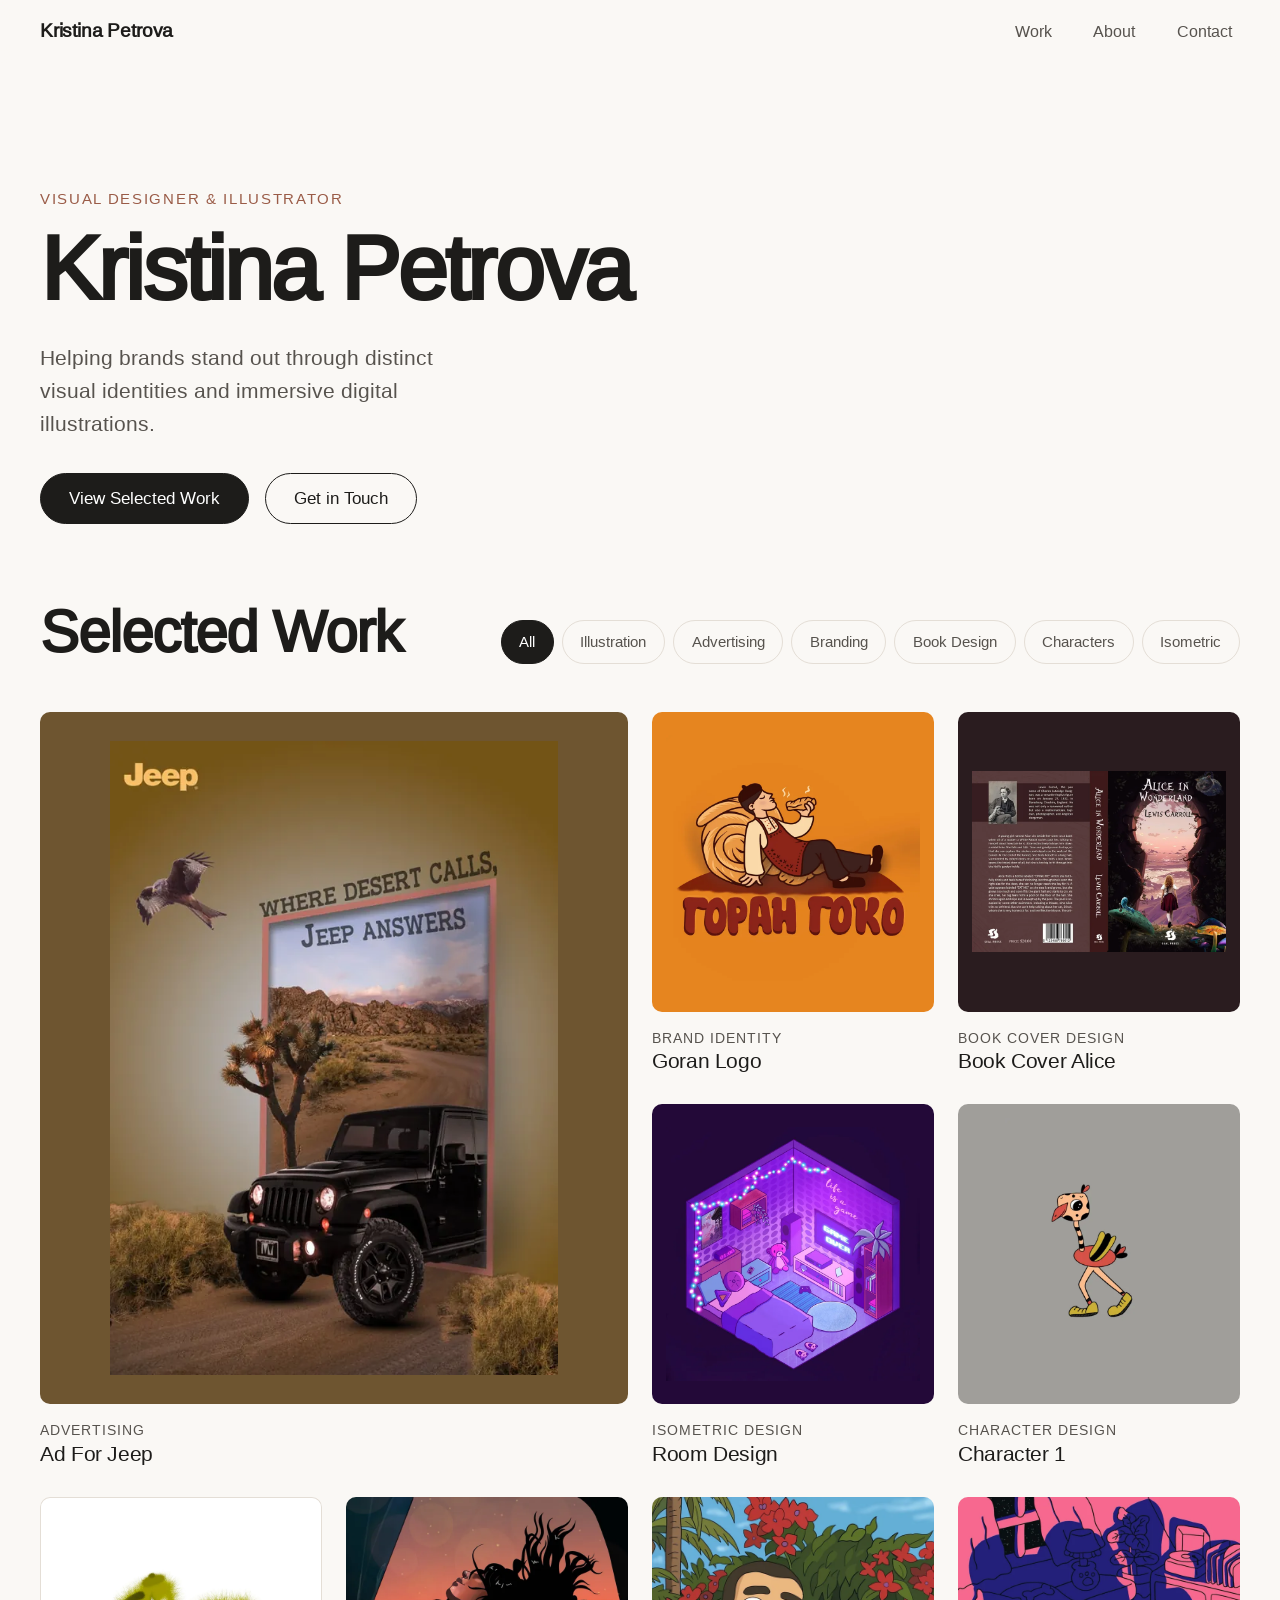
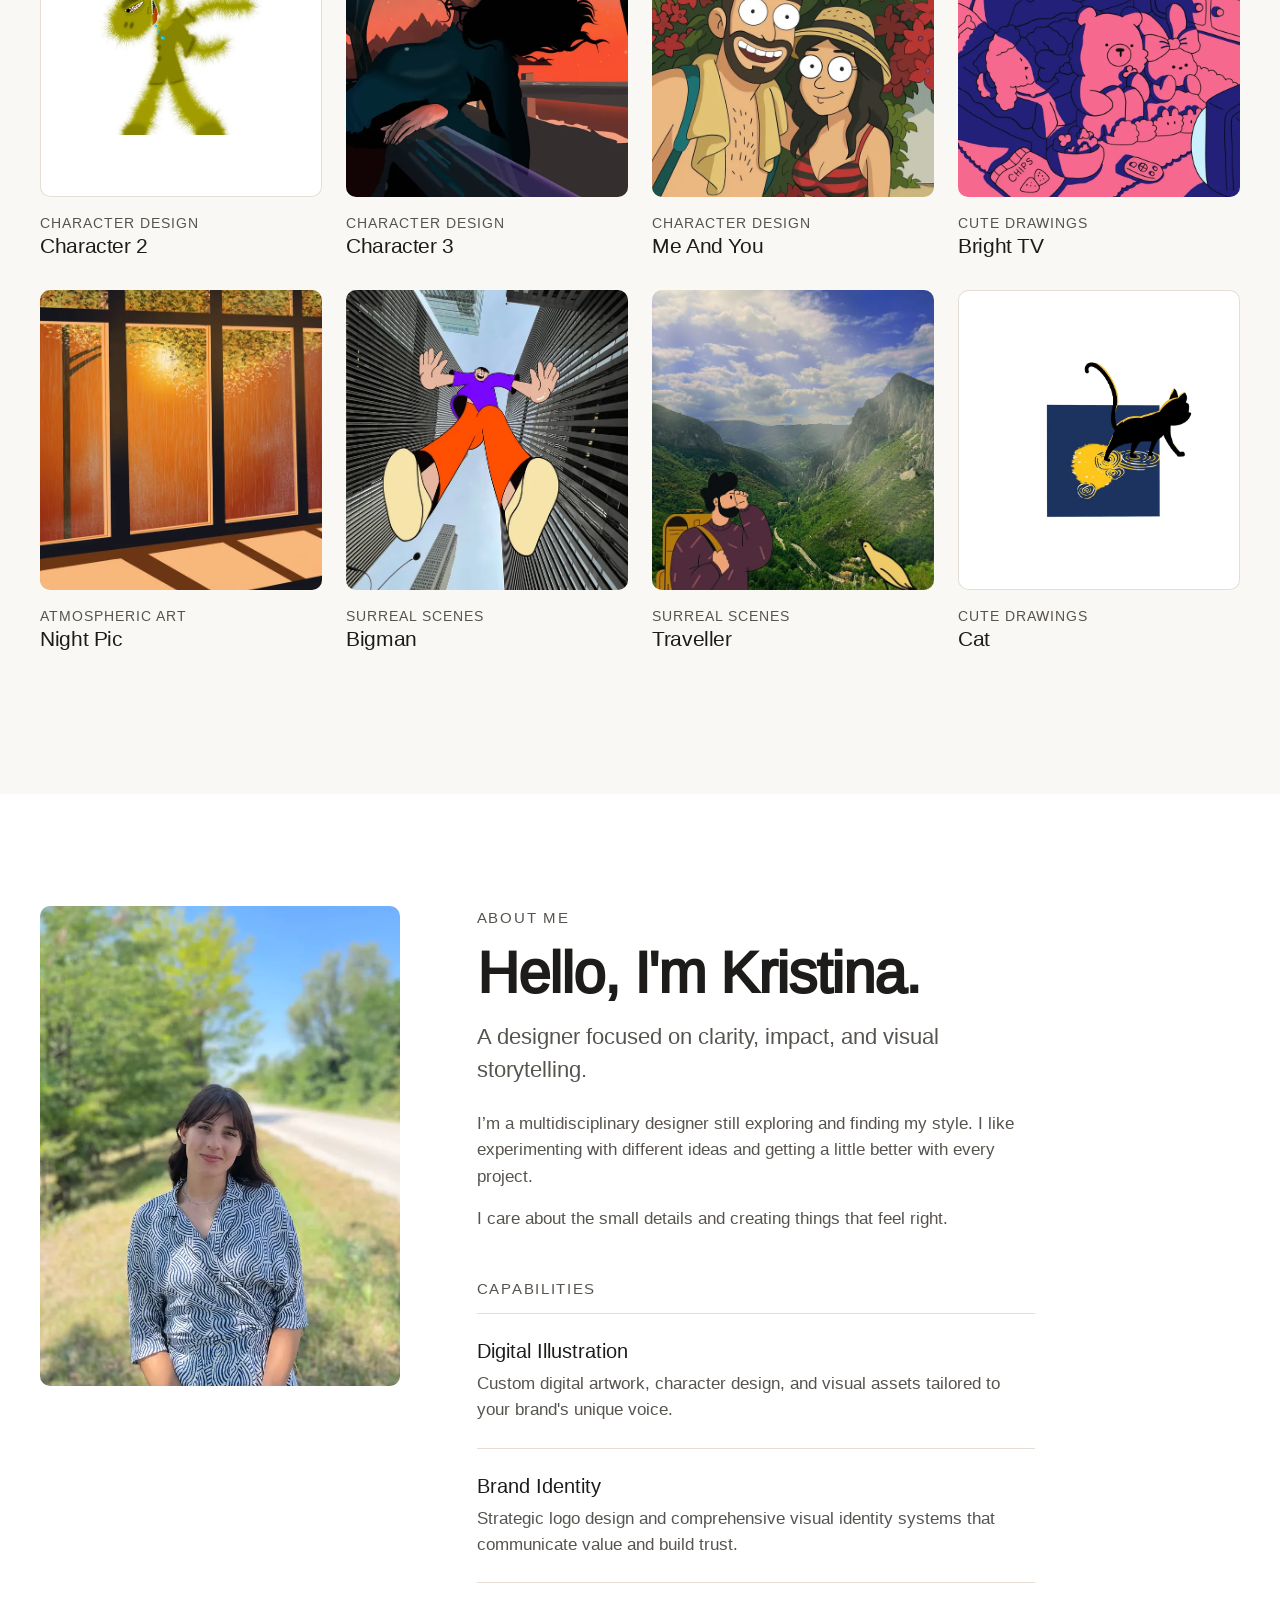
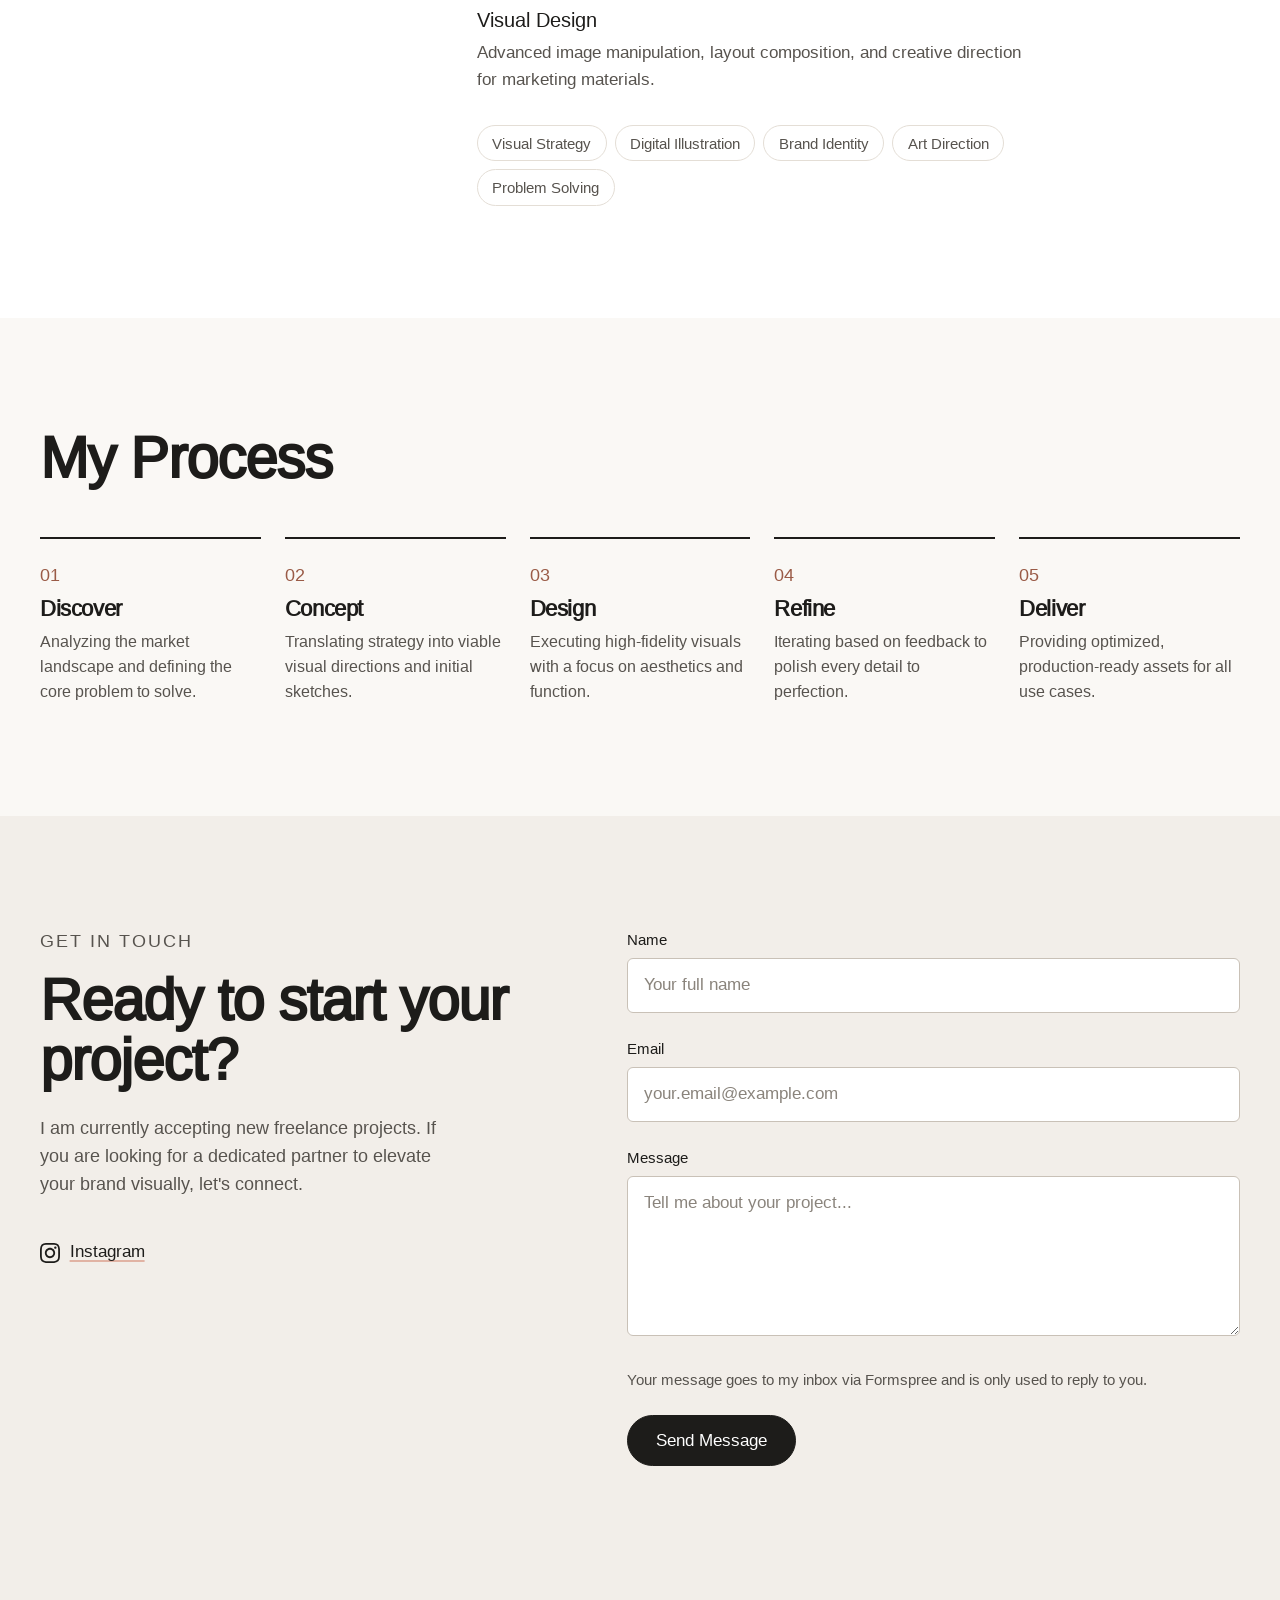
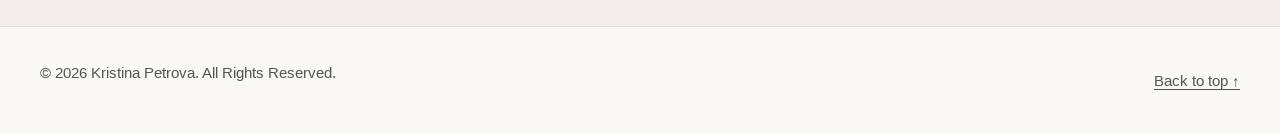
==== commit 8691d0b7: "Phase 7: SEO, sharing, fonts, contact form, README - Fonts self-hosted (Inter + Poppins, 4 files use" ====
--- a/index.html
+++ b/index.html
@@ -6,17 +6,44 @@
 
     <title>Kristina Petrova — Visual Designer &amp; Illustrator</title>
     <meta name="description" content="Portfolio of Kristina Petrova. Specializing in digital illustration, branding, character design, and visual storytelling.">
-
+    <meta name="theme-color" content="#faf8f5">
+
+    <!-- SITE ADDRESS: if the site lives somewhere else (e.g. a custom domain),
+         replace https://pkrisi130.github.io/portfolio/ in the 4 lines below,
+         in the JSON-LD block, in robots.txt and in sitemap.xml -->
+    <link rel="canonical" href="https://pkrisi130.github.io/portfolio/">
+    <meta property="og:url" content="https://pkrisi130.github.io/portfolio/">
+    <meta property="og:image" content="https://pkrisi130.github.io/portfolio/images/og/og-image.jpg">
+    <meta name="twitter:image" content="https://pkrisi130.github.io/portfolio/images/og/og-image.jpg">
+
+    <meta property="og:type" content="website">
+    <meta property="og:site_name" content="Kristina Petrova">
     <meta property="og:title" content="Kristina Petrova — Visual Designer &amp; Illustrator">
     <meta property="og:description" content="Check out my latest digital illustrations and brand design work.">
-    <meta property="og:image" content="images/about/kristina-portrait-1600.webp">
-    <meta property="og:type" content="website">
-
-    <link rel="icon" href="data:image/svg+xml,%3Csvg%20xmlns=%22http://www.w3.org/2000/svg%22%20viewBox=%220%200%20100%20100%22%3E%3Ctext%20y=%22.9em%22%20font-size=%2290%22%3E%E2%9C%A8%3C/text%3E%3C/svg%3E">
-
-    <link rel="preconnect" href="https://fonts.googleapis.com">
-    <link rel="preconnect" href="https://fonts.gstatic.com" crossorigin>
-    <link href="https://fonts.googleapis.com/css2?family=Inter:wght@400;500&family=Poppins:wght@500;600&display=swap" rel="stylesheet">
+    <meta property="og:image:width" content="1200">
+    <meta property="og:image:height" content="630">
+    <meta property="og:image:alt" content="Kristina Petrova, Visual Designer &amp; Illustrator, next to three of her illustrations">
+    <meta name="twitter:card" content="summary_large_image">
+
+    <link rel="icon" href="favicon.svg" type="image/svg+xml">
+    <link rel="icon" href="favicon-32.png" type="image/png" sizes="32x32">
+    <link rel="apple-touch-icon" href="apple-touch-icon.png">
+
+    <script type="application/ld+json">
+    {
+        "@context": "https://schema.org",
+        "@type": "Person",
+        "name": "Kristina Petrova",
+        "jobTitle": "Visual Designer & Illustrator",
+        "url": "https://pkrisi130.github.io/portfolio/",
+        "image": "https://pkrisi130.github.io/portfolio/images/about/kristina-portrait-800.webp",
+        "sameAs": ["https://www.instagram.com/krisi.petrowa/"],
+        "knowsAbout": ["Digital Illustration", "Brand Identity", "Character Design", "Visual Design"]
+    }
+    </script>
+
+    <link rel="preload" href="fonts/inter-latin.woff2" as="font" type="font/woff2" crossorigin>
+    <link rel="preload" href="fonts/poppins-600-latin.woff2" as="font" type="font/woff2" crossorigin>
 
     <script>document.documentElement.classList.replace('no-js', 'js');</script>
     <link rel="stylesheet" href="css/styles.css">
@@ -181,6 +208,12 @@
                         <label for="message">Message</label>
                         <textarea id="message" name="message" required placeholder="Tell me about your project..."></textarea>
                     </div>
+                    <!-- Spam trap: people never see this field, bots fill it in and Formspree drops the message -->
+                    <div class="hp-field" aria-hidden="true">
+                        <label for="gotcha">Leave this empty</label>
+                        <input type="text" id="gotcha" name="_gotcha" tabindex="-1" autocomplete="off">
+                    </div>
+                    <p class="form-note">Your message goes to my inbox via Formspree and is only used to reply to you.</p>
                     <button type="submit" class="btn btn-primary">Send Message</button>
                     <p id="form-status" class="form-status" role="status" aria-live="polite"></p>
                 </form>
--- a/css/styles.css
+++ b/css/styles.css
@@ -1,8 +1,76 @@
 /* =========================================================================
    Kristina Petrova — portfolio styles
-   1. Tokens   2. Base   3. Layout   4. Header   5. Hero   6. Work grid
+   0. Fonts   1. Tokens   2. Base   3. Layout   4. Header   5. Hero   6. Work grid
    7. About    8. Process   9. Contact   10. Footer   11. Viewer   12. Motion
    ========================================================================= */
+
+/* 0. Fonts (self-hosted, SIL Open Font License — see fonts/OFL-*.txt) ---------- */
+@font-face {
+    font-family: 'Inter';
+    font-style: normal;
+    font-weight: 400 500;
+    font-display: swap;
+    src: url('../fonts/inter-latin.woff2') format('woff2');
+    unicode-range: U+0000-00FF, U+0131, U+0152-0153, U+02BB-02BC, U+02C6, U+02DA, U+02DC, U+0304, U+0308, U+0329, U+2000-206F, U+20AC, U+2122, U+2191, U+2193, U+2212, U+2215, U+FEFF, U+FFFD;
+}
+@font-face {
+    font-family: 'Inter';
+    font-style: normal;
+    font-weight: 400 500;
+    font-display: swap;
+    src: url('../fonts/inter-latin-ext.woff2') format('woff2');
+    unicode-range: U+0100-02BA, U+02BD-02C5, U+02C7-02CC, U+02CE-02D7, U+02DD-02FF, U+0304, U+0308, U+0329, U+1D00-1DBF, U+1E00-1E9F, U+1EF2-1EFF, U+2020, U+20A0-20AB, U+20AD-20C4, U+2113, U+2C60-2C7F, U+A720-A7FF;
+}
+@font-face {
+    font-family: 'Poppins';
+    font-style: normal;
+    font-weight: 500;
+    font-display: swap;
+    src: url('../fonts/poppins-500-latin.woff2') format('woff2');
+    unicode-range: U+0000-00FF, U+0131, U+0152-0153, U+02BB-02BC, U+02C6, U+02DA, U+02DC, U+0304, U+0308, U+0329, U+2000-206F, U+20AC, U+2122, U+2191, U+2193, U+2212, U+2215, U+FEFF, U+FFFD;
+}
+@font-face {
+    font-family: 'Poppins';
+    font-style: normal;
+    font-weight: 500;
+    font-display: swap;
+    src: url('../fonts/poppins-500-latin-ext.woff2') format('woff2');
+    unicode-range: U+0100-02BA, U+02BD-02C5, U+02C7-02CC, U+02CE-02D7, U+02DD-02FF, U+0304, U+0308, U+0329, U+1D00-1DBF, U+1E00-1E9F, U+1EF2-1EFF, U+2020, U+20A0-20AB, U+20AD-20C4, U+2113, U+2C60-2C7F, U+A720-A7FF;
+}
+@font-face {
+    font-family: 'Poppins';
+    font-style: normal;
+    font-weight: 600;
+    font-display: swap;
+    src: url('../fonts/poppins-600-latin.woff2') format('woff2');
+    unicode-range: U+0000-00FF, U+0131, U+0152-0153, U+02BB-02BC, U+02C6, U+02DA, U+02DC, U+0304, U+0308, U+0329, U+2000-206F, U+20AC, U+2122, U+2191, U+2193, U+2212, U+2215, U+FEFF, U+FFFD;
+}
+@font-face {
+    font-family: 'Poppins';
+    font-style: normal;
+    font-weight: 600;
+    font-display: swap;
+    src: url('../fonts/poppins-600-latin-ext.woff2') format('woff2');
+    unicode-range: U+0100-02BA, U+02BD-02C5, U+02C7-02CC, U+02CE-02D7, U+02DD-02FF, U+0304, U+0308, U+0329, U+1D00-1DBF, U+1E00-1E9F, U+1EF2-1EFF, U+2020, U+20A0-20AB, U+20AD-20C4, U+2113, U+2C60-2C7F, U+A720-A7FF;
+}
+
+/* Fallback fonts sized like Poppins/Inter, so nothing jumps when the real fonts load */
+@font-face {
+    font-family: 'Poppins Fallback';
+    src: local('Arial'), local('Helvetica'), local('Liberation Sans');
+    size-adjust: 112.2%;
+    ascent-override: 93.6%;
+    descent-override: 31.2%;
+    line-gap-override: 8.9%;
+}
+@font-face {
+    font-family: 'Inter Fallback';
+    src: local('Arial'), local('Helvetica'), local('Liberation Sans');
+    size-adjust: 107.1%;
+    ascent-override: 90.4%;
+    descent-override: 22.5%;
+    line-gap-override: 0%;
+}
 
 /* 1. Tokens ---------------------------------------------------------------
    Change colours, fonts and spacing here; everything else uses these. */
@@ -18,8 +86,8 @@
     --accent-ink: #9a5b47;     /* text-safe accent (5.3:1 on white) */
     --focus: #2f6f68;
 
-    --font-display: 'Poppins', system-ui, sans-serif;
-    --font-body: 'Inter', system-ui, sans-serif;
+    --font-display: 'Poppins', 'Poppins Fallback', system-ui, sans-serif;
+    --font-body: 'Inter', 'Inter Fallback', system-ui, sans-serif;
 
     --step--1: 0.875rem;
     --step-0: 1rem;
@@ -210,7 +278,7 @@
 /* 6. Work grid ------------------------------------------------------------- */
 .section-work { padding-top: var(--space-5); }
 
-.filters { display: flex; flex-wrap: wrap; gap: var(--space-1); }
+.filters { display: flex; flex-wrap: wrap; gap: var(--space-1); min-height: 44px; }
 @media (max-width: 599px) {
     /* one swipeable row instead of three stacked rows on phones */
     .section-head { display: block; }
@@ -576,3 +644,9 @@
     .nav-links { gap: 0; }
     .nav-links a { padding-inline: 0.4rem; font-size: 0.9rem; }
 }
+
+.form-note { font-size: var(--step--1); color: var(--ink-muted); margin: 0; }
+
+/* 404 page */
+.not-found { min-height: 80vh; display: grid; place-content: center; text-align: center; }
+.not-found h1 { font-size: var(--step-3); margin-bottom: var(--space-2); }
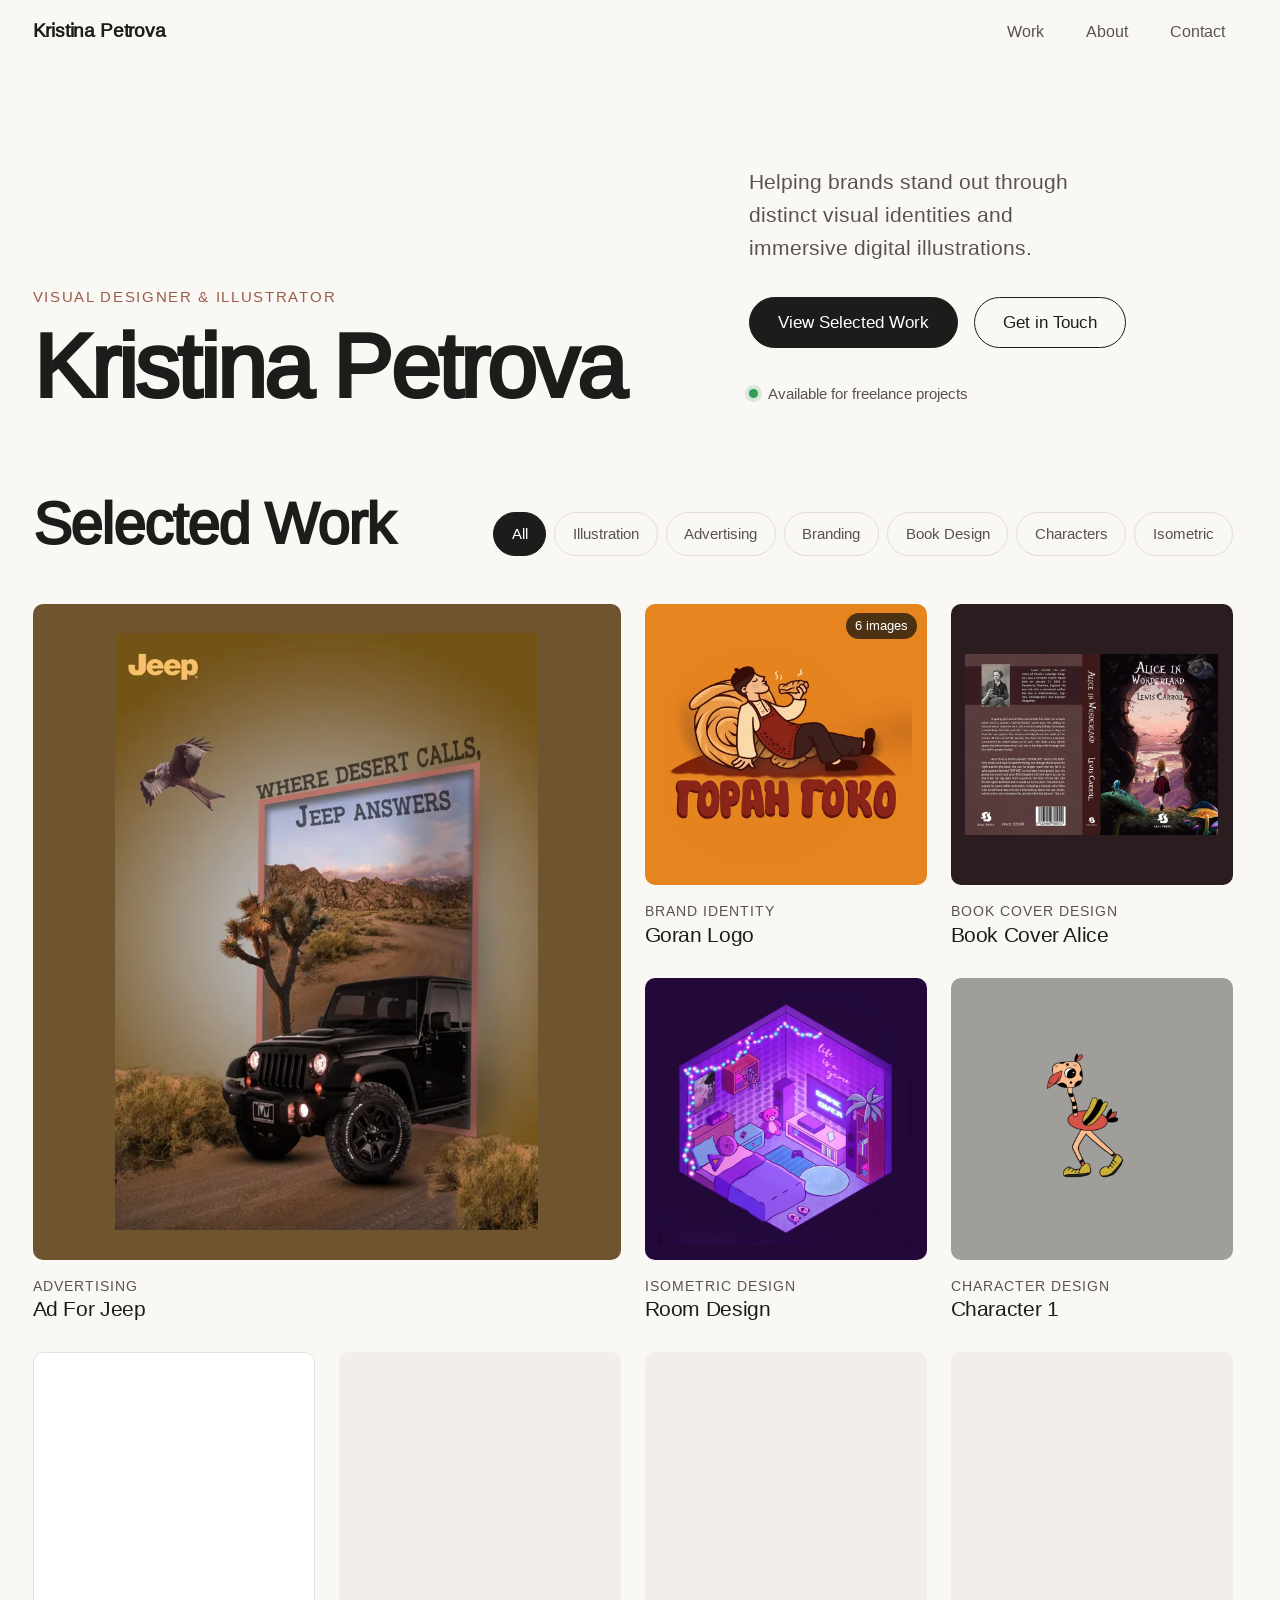
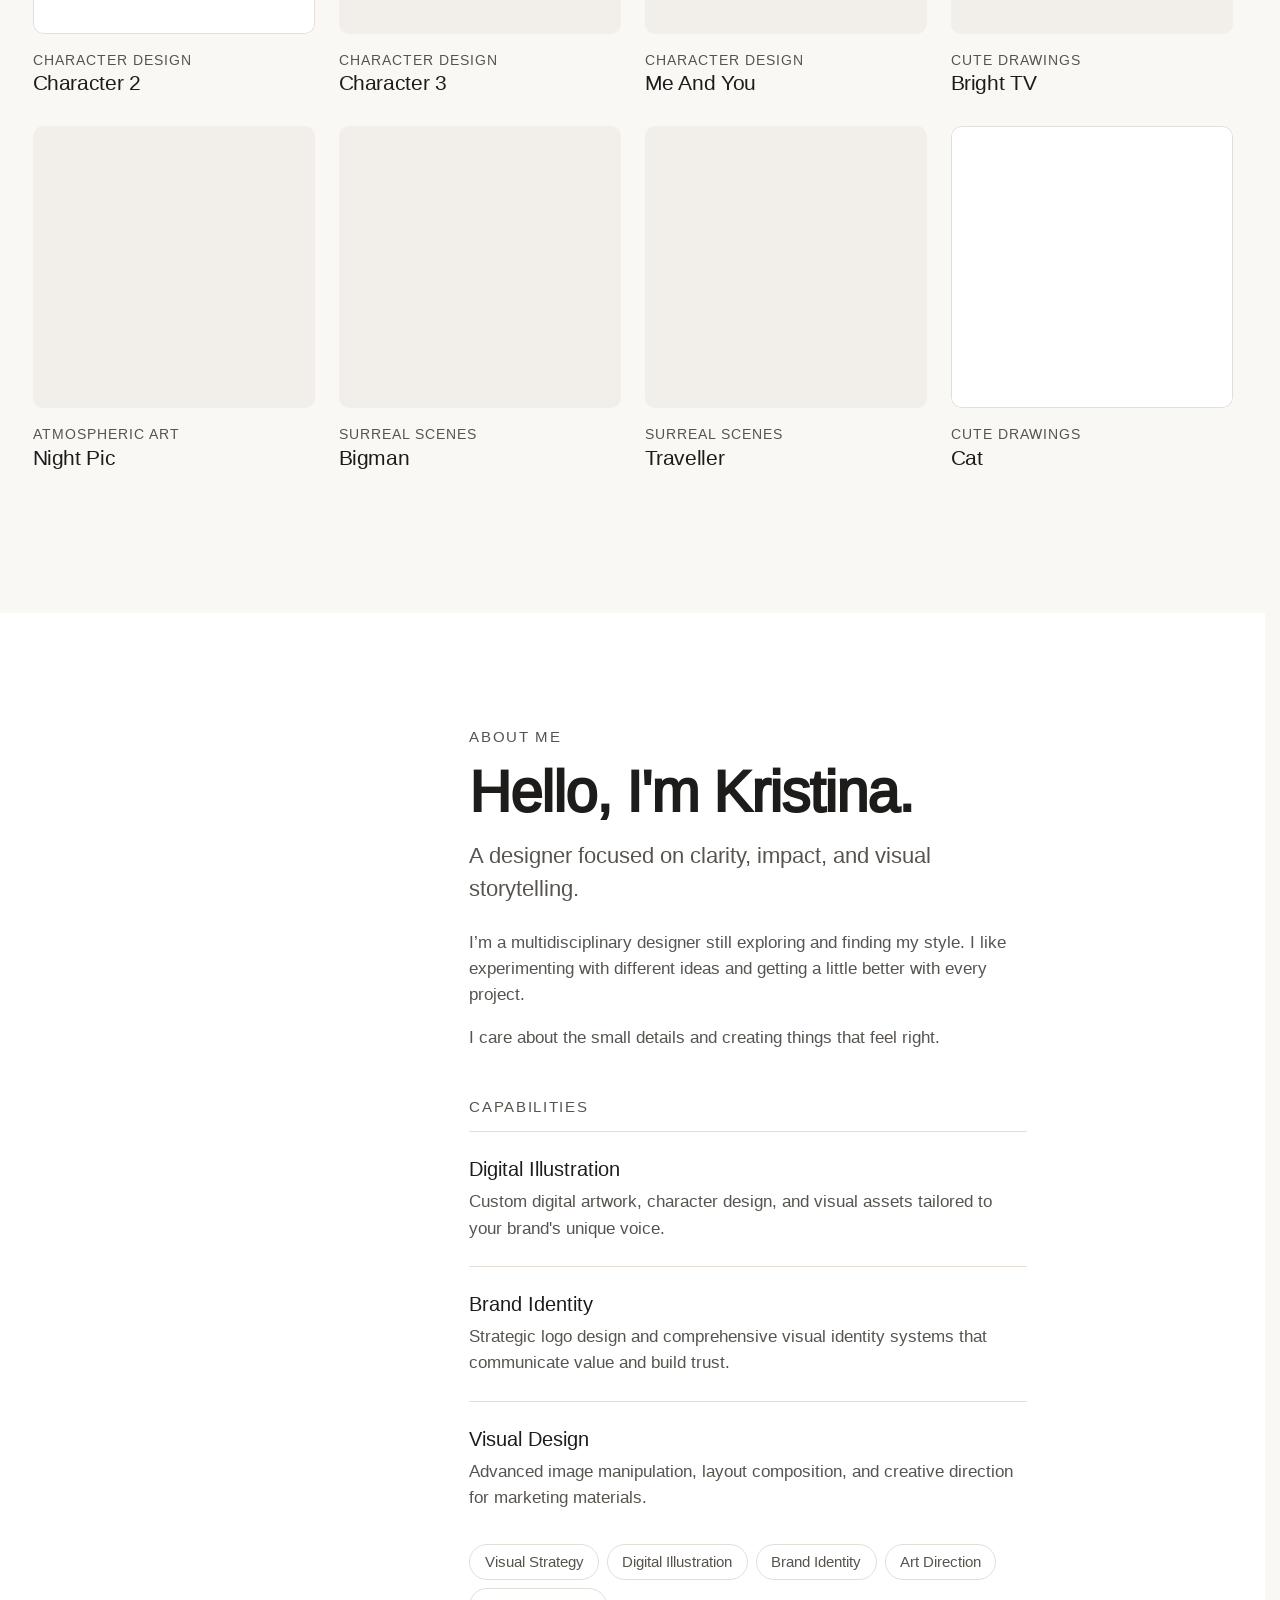
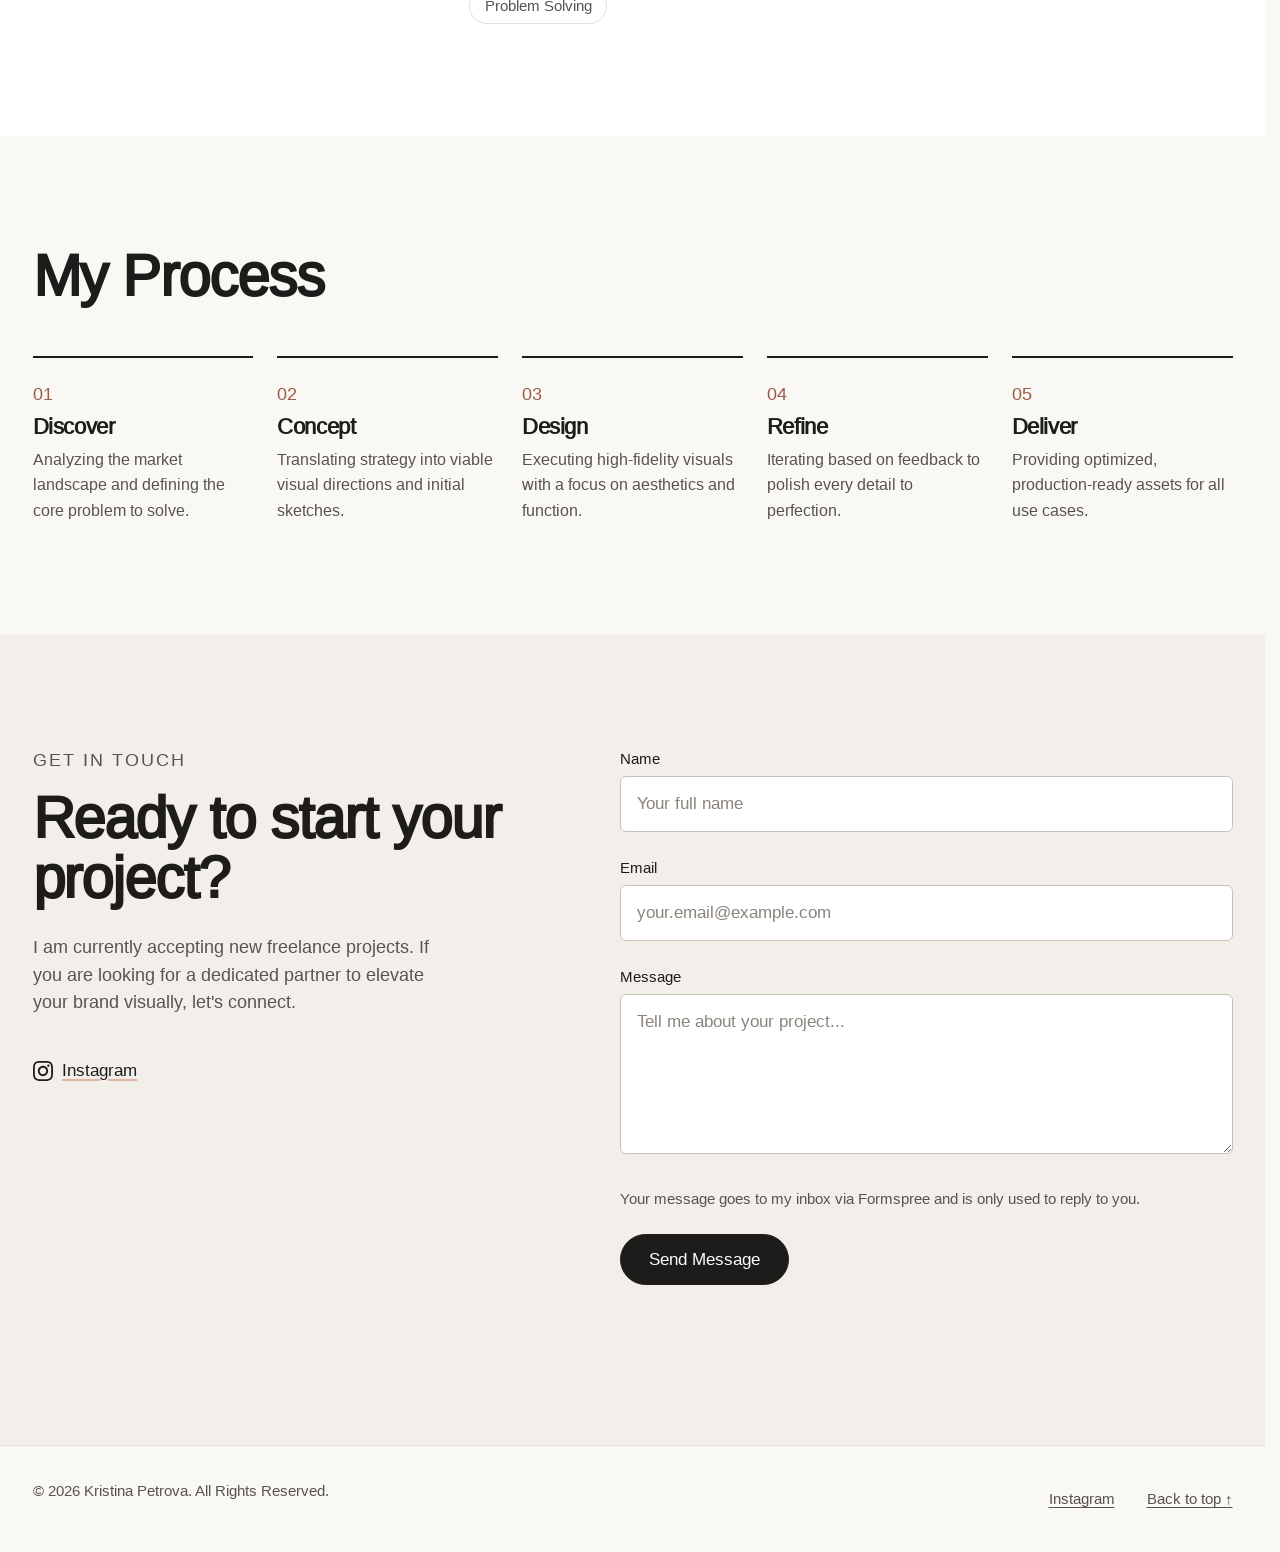
==== commit 3386c5c9: "Polish: shareable project links, smarter viewer, nicer hero and form Viewer - Every project has its " ====
--- a/index.html
+++ b/index.html
@@ -1,5 +1,5 @@
 <!DOCTYPE html>
-<html lang="en" class="no-js">
+<html lang="en">
 <head>
     <meta charset="UTF-8">
     <meta name="viewport" content="width=device-width, initial-scale=1">
@@ -7,6 +7,10 @@
     <title>Kristina Petrova — Visual Designer &amp; Illustrator</title>
     <meta name="description" content="Portfolio of Kristina Petrova. Specializing in digital illustration, branding, character design, and visual storytelling.">
     <meta name="theme-color" content="#faf8f5">
+    <!-- Security: only load files from this site; the form may only talk to Formspree.
+         If you ever embed something from another site (video, analytics, Instagram feed),
+         add its address here or it will be blocked. -->
+    <meta http-equiv="Content-Security-Policy" content="default-src 'self'; img-src 'self' data:; font-src 'self'; style-src 'self'; script-src 'self'; connect-src 'self' https://formspree.io; form-action https://formspree.io; base-uri 'self'; object-src 'none'">
 
     <!-- SITE ADDRESS: if the site lives somewhere else (e.g. a custom domain),
          replace https://pkrisi130.github.io/portfolio/ in the 4 lines below,
@@ -45,7 +49,6 @@
     <link rel="preload" href="fonts/inter-latin.woff2" as="font" type="font/woff2" crossorigin>
     <link rel="preload" href="fonts/poppins-600-latin.woff2" as="font" type="font/woff2" crossorigin>
 
-    <script>document.documentElement.classList.replace('no-js', 'js');</script>
     <link rel="stylesheet" href="css/styles.css">
     <script src="js/projects.js" defer></script>
     <script src="js/main.js" defer></script>
@@ -71,15 +74,20 @@
 
         <!-- Intro -->
         <section class="hero" aria-labelledby="hero-title">
-            <div class="container">
-                <p class="eyebrow">Visual Designer &amp; Illustrator</p>
-                <h1 id="hero-title">Kristina Petrova</h1>
-                <p class="hero-tagline">
-                    Helping brands stand out through distinct visual identities and immersive digital illustrations.
-                </p>
-                <div class="hero-actions">
-                    <a href="#work" class="btn btn-primary">View Selected Work</a>
-                    <a href="#contact" class="btn btn-secondary">Get in Touch</a>
+            <div class="container hero-inner">
+                <div class="hero-title">
+                    <p class="eyebrow">Visual Designer &amp; Illustrator</p>
+                    <h1 id="hero-title">Kristina Petrova</h1>
+                </div>
+                <div class="hero-side">
+                    <p class="hero-tagline">
+                        Helping brands stand out through distinct visual identities and immersive digital illustrations.
+                    </p>
+                    <div class="hero-actions">
+                        <a href="#work" class="btn btn-primary">View Selected Work</a>
+                        <a href="#contact" class="btn btn-secondary">Get in Touch</a>
+                    </div>
+                    <a class="availability" href="#contact"><span class="dot" aria-hidden="true"></span>Available for freelance projects</a>
                 </div>
             </div>
         </section>
@@ -93,6 +101,7 @@
                 </div>
 
                 <!-- Filled from js/projects.js -->
+                <p class="visually-hidden" id="filter-status" aria-live="polite"></p>
                 <div class="work-grid"></div>
                 <noscript><p class="noscript-note">The project gallery needs JavaScript. You can also see my work on <a href="https://www.instagram.com/krisi.petrowa/">Instagram</a>.</p></noscript>
             </div>
@@ -195,18 +204,21 @@
                     </ul>
                 </div>
 
-                <form id="contact-form" action="https://formspree.io/f/mgvgywpe" method="POST" class="contact-form">
+                <form id="contact-form" action="https://formspree.io/f/mgvgywpe" method="POST" class="contact-form" novalidate>
                     <div class="field">
                         <label for="name">Name</label>
-                        <input type="text" id="name" name="name" required autocomplete="name" placeholder="Your full name">
+                        <input type="text" id="name" name="name" required autocomplete="name" placeholder="Your full name" aria-describedby="name-error" data-error="Please tell me your name.">
+                        <p class="field-error" id="name-error"></p>
                     </div>
                     <div class="field">
                         <label for="email">Email</label>
-                        <input type="email" id="email" name="email" required autocomplete="email" placeholder="your.email@example.com">
+                        <input type="email" id="email" name="email" required autocomplete="email" inputmode="email" placeholder="your.email@example.com" aria-describedby="email-error" data-error="Please enter a valid email address so I can reply.">
+                        <p class="field-error" id="email-error"></p>
                     </div>
                     <div class="field">
                         <label for="message">Message</label>
-                        <textarea id="message" name="message" required placeholder="Tell me about your project..."></textarea>
+                        <textarea id="message" name="message" required minlength="10" placeholder="Tell me about your project..." aria-describedby="message-error" data-error="Please write a short message (at least 10 characters)."></textarea>
+                        <p class="field-error" id="message-error"></p>
                     </div>
                     <!-- Spam trap: people never see this field, bots fill it in and Formspree drops the message -->
                     <div class="hp-field" aria-hidden="true">
@@ -225,7 +237,10 @@
     <footer class="site-footer">
         <div class="container footer-inner">
             <p>&copy; <span id="year">2026</span> Kristina Petrova. All Rights Reserved.</p>
-            <a href="#top">Back to top ↑</a>
+            <ul class="footer-links">
+                <li><a href="https://www.instagram.com/krisi.petrowa/" target="_blank" rel="noopener">Instagram</a></li>
+                <li><a href="#top">Back to top ↑</a></li>
+            </ul>
         </div>
     </footer>
 
@@ -233,10 +248,13 @@
     <dialog id="viewer" class="viewer" aria-labelledby="viewer-title">
         <div class="viewer-bar">
             <span class="viewer-count" id="viewer-count"></span>
+            <span class="visually-hidden" id="viewer-live" aria-live="polite"></span>
+            <span class="viewer-toast" id="viewer-toast" role="status"></span>
             <div class="viewer-controls">
-                <button type="button" class="viewer-btn" id="viewer-prev" aria-label="Previous project">←</button>
-                <button type="button" class="viewer-btn" id="viewer-next" aria-label="Next project">→</button>
-                <button type="button" class="viewer-btn" id="viewer-close" aria-label="Close" autofocus>✕</button>
+                <button type="button" class="viewer-btn viewer-share" id="viewer-share" aria-label="Copy link to this project"><svg aria-hidden="true" width="20" height="20" viewBox="0 0 24 24" fill="none" stroke="currentColor" stroke-width="2" stroke-linecap="round" stroke-linejoin="round"><path d="M10 13a5 5 0 0 0 7.54.54l3-3a5 5 0 0 0-7.07-7.07l-1.72 1.71"/><path d="M14 11a5 5 0 0 0-7.54-.54l-3 3a5 5 0 0 0 7.07 7.07l1.71-1.71"/></svg></button>
+                <button type="button" class="viewer-btn" id="viewer-prev" aria-label="Previous project"><svg aria-hidden="true" width="22" height="22" viewBox="0 0 24 24" fill="none" stroke="currentColor" stroke-width="2" stroke-linecap="round" stroke-linejoin="round"><path d="M15 18l-6-6 6-6"/></svg></button>
+                <button type="button" class="viewer-btn" id="viewer-next" aria-label="Next project"><svg aria-hidden="true" width="22" height="22" viewBox="0 0 24 24" fill="none" stroke="currentColor" stroke-width="2" stroke-linecap="round" stroke-linejoin="round"><path d="M9 18l6-6-6-6"/></svg></button>
+                <button type="button" class="viewer-btn" id="viewer-close" aria-label="Close"><svg aria-hidden="true" width="22" height="22" viewBox="0 0 24 24" fill="none" stroke="currentColor" stroke-width="2" stroke-linecap="round" stroke-linejoin="round"><path d="M18 6 6 18M6 6l12 12"/></svg></button>
             </div>
         </div>
         <div class="viewer-body">
@@ -245,11 +263,12 @@
             </div>
             <div class="viewer-info">
                 <p class="viewer-label" id="viewer-label"></p>
-                <h2 class="viewer-title" id="viewer-title">Project</h2>
+                <h2 class="viewer-title" id="viewer-title" tabindex="-1" autofocus>Project</h2>
                 <p class="viewer-desc" id="viewer-desc"></p>
                 <dl class="viewer-facts" id="viewer-facts"></dl>
                 <div class="viewer-concepts" id="viewer-concepts" role="group" aria-label="Design directions"></div>
                 <div class="viewer-thumbs" id="viewer-thumbs"></div>
+                <p class="viewer-hint" aria-hidden="true">Arrow keys to browse &nbsp;·&nbsp; Esc to close</p>
             </div>
         </div>
     </dialog>
--- a/css/styles.css
+++ b/css/styles.css
@@ -117,8 +117,12 @@
 html {
     scroll-behavior: smooth;
     scroll-padding-top: var(--header-h);
+    scrollbar-gutter: stable; /* page doesn't jump sideways when the viewer hides the scrollbar */
     -webkit-text-size-adjust: 100%;
-}
+    text-size-adjust: 100%;
+}
+
+::selection { background: var(--accent); color: var(--ink); }
 
 body {
     margin: 0;
@@ -167,6 +171,16 @@
 
 .noscript-note { margin-top: var(--space-4); }
 
+.visually-hidden {
+    position: absolute !important;
+    width: 1px;
+    height: 1px;
+    margin: -1px;
+    overflow: hidden;
+    clip-path: inset(50%);
+    white-space: nowrap;
+}
+
 /* 3. Layout ----------------------------------------------------------------- */
 .container {
     width: 100%;
@@ -224,7 +238,7 @@
     position: sticky;
     top: 0;
     z-index: 50;
-    background: rgba(250, 248, 245, 0.92);
+    background: rgb(250 248 245 / 92%);
     -webkit-backdrop-filter: saturate(140%) blur(10px);
     backdrop-filter: saturate(140%) blur(10px);
     border-bottom: 1px solid transparent;
@@ -258,14 +272,21 @@
     color: var(--ink-muted);
     text-decoration: none;
 }
-.nav-links a:hover { color: var(--ink); text-decoration: underline; text-decoration-color: var(--accent); text-decoration-thickness: 2px; }
+.nav-links a:hover,
+.nav-links a[aria-current="true"] {
+    color: var(--ink);
+    text-decoration: underline;
+    text-decoration-color: var(--accent);
+    text-decoration-thickness: 2px;
+}
 
 /* 5. Hero ------------------------------------------------------------------- */
-.hero { padding-block: clamp(3.5rem, 2rem + 7vw, 8rem) clamp(1rem, 0.5rem + 2vw, 2rem); }
+.hero { padding-block: clamp(3rem, 1.5rem + 6vw, 6.5rem) clamp(1rem, 0.5rem + 2vw, 2rem); }
+.hero-inner { display: grid; gap: var(--space-3); }
 .hero h1 {
     font-size: var(--step-4);
     letter-spacing: -0.035em;
-    margin-bottom: var(--space-3);
+    text-wrap: balance;
 }
 .hero-tagline {
     font-size: var(--step-1);
@@ -275,10 +296,48 @@
 }
 .hero-actions { display: flex; flex-wrap: wrap; gap: var(--space-2); }
 
+.availability {
+    display: inline-flex;
+    align-items: center;
+    gap: 0.6rem;
+    margin-top: var(--space-3);
+    min-height: 44px;
+    font-size: var(--step--1);
+    font-weight: 500;
+    color: var(--ink-muted);
+    text-decoration: none;
+}
+.availability:hover { color: var(--ink); }
+.availability .dot {
+    width: 9px;
+    height: 9px;
+    border-radius: 50%;
+    background: #2f9e5b;
+    box-shadow: 0 0 0 4px rgb(47 158 91 / 18%);
+    animation: pulse 2.4s ease-in-out infinite;
+}
+@keyframes pulse { 50% { box-shadow: 0 0 0 7px rgb(47 158 91 / 6%); } }
+
+/* Desktop: name on the left, tagline and buttons on the right */
+@media (min-width: 1100px) {
+    .hero-inner {
+        grid-template-columns: minmax(0, 1.35fr) minmax(0, 1fr);
+        align-items: end;
+        column-gap: clamp(2rem, 5vw, 5rem);
+    }
+    .hero-tagline { max-width: 30ch; }
+}
+
+/* Phones: buttons share the full width */
+@media (max-width: 479px) {
+    .hero-actions .btn { flex: 1 1 auto; }
+}
+
 /* 6. Work grid ------------------------------------------------------------- */
 .section-work { padding-top: var(--space-5); }
 
 .filters { display: flex; flex-wrap: wrap; gap: var(--space-1); min-height: 44px; }
+.filters[hidden] { display: none; }
 @media (max-width: 599px) {
     /* one swipeable row instead of three stacked rows on phones */
     .section-head { display: block; }
@@ -292,6 +351,10 @@
     }
     .filters::-webkit-scrollbar { display: none; }
     .filter-btn { flex: none; }
+    /* soft fade at the right edge hints that the row scrolls */
+    .filters.can-scroll {
+        mask-image: linear-gradient(to right, #000 calc(100% - 48px), transparent);
+    }
 }
 .filter-btn {
     min-height: 44px;
@@ -325,11 +388,46 @@
     border-radius: var(--radius-lg);
     background: var(--surface-alt);
 }
-.card-media.on-white { box-shadow: inset 0 0 0 1px var(--line); }
+.card-media.on-white::after {
+    content: '';
+    position: absolute;
+    inset: 0;
+    border-radius: inherit;
+    box-shadow: inset 0 0 0 1px var(--line);
+    pointer-events: none;
+}
 .card-media img {
     width: 100%;
     height: auto;
-    transition: transform 0.6s var(--ease);
+    transition: transform 0.6s var(--ease), opacity 0.4s ease;
+}
+/* images fade in once loaded; the tile colour shows while they load */
+.card-media img.is-pending { opacity: 0; }
+.card-media.is-broken::before {
+    content: 'Image unavailable';
+    position: absolute;
+    inset: 0;
+    display: grid;
+    place-items: center;
+    font-size: var(--step--1);
+    color: var(--ink-muted);
+}
+
+.card-count {
+    position: absolute;
+    top: 0.6rem;
+    right: 0.6rem;
+    z-index: 1;
+    display: inline-flex;
+    align-items: center;
+    gap: 0.3rem;
+    padding: 0.2rem 0.55rem;
+    border-radius: 999px;
+    background: rgb(17 17 16 / 72%);
+    color: #fff;
+    font-size: 0.75rem;
+    font-weight: 500;
+    pointer-events: none;
 }
 
 .card-caption { padding-top: var(--space-2); }
@@ -358,10 +456,10 @@
 @media (min-width: 1024px) {
     .work-grid {
         display: grid;
-        grid-template-columns: repeat(3, 1fr);
-        grid-auto-rows: 300px auto;
+        grid-template-columns: repeat(4, 1fr);
+        grid-auto-rows: clamp(240px, 22vw, 300px) auto;
         grid-auto-flow: row dense;
-        column-gap: var(--space-4);
+        column-gap: var(--space-3);
         row-gap: 0;
     }
     .card {
@@ -378,9 +476,6 @@
     .card.featured-large .card-media { grid-row: span 3; }
     .card.featured-wide { grid-column: span 2; }
 }
-@media (min-width: 1200px) {
-    .work-grid { grid-template-columns: repeat(4, 1fr); column-gap: var(--space-3); }
-}
 
 /* 7. About ----------------------------------------------------------------- */
 .section-about { background: var(--surface); }
@@ -494,9 +589,13 @@
 .field input:focus, .field textarea:focus {
     outline: none;
     border-color: var(--focus);
-    box-shadow: 0 0 0 3px rgba(47, 111, 104, 0.25);
+    box-shadow: 0 0 0 3px rgb(47 111 104 / 25%);
 }
 .field textarea { min-height: 160px; resize: vertical; }
+.field [aria-invalid="true"] { border-color: #b00020; }
+.field [aria-invalid="true"]:focus { box-shadow: 0 0 0 3px rgb(176 0 32 / 18%); }
+.field-error { margin: 0.35rem 0 0; font-size: var(--step--1); color: #b00020; min-height: 0; }
+.field-error:empty { display: none; }
 .contact-form .btn { justify-self: start; }
 
 .form-status { min-height: 1.5em; font-weight: 500; margin: 0; }
@@ -510,6 +609,7 @@
 .site-footer { border-top: 1px solid var(--line); padding-block: var(--space-4); font-size: var(--step--1); color: var(--ink-muted); }
 .footer-inner { display: flex; flex-wrap: wrap; justify-content: space-between; align-items: center; gap: var(--space-2); }
 .footer-inner a { display: inline-block; padding: 0.6rem 0; }
+.footer-links { display: flex; gap: var(--space-4); }
 
 /* 11. Project viewer ------------------------------------------------------------ */
 .viewer {
@@ -527,7 +627,8 @@
 }
 .viewer[open] { display: flex; flex-direction: column; animation: viewer-in 0.25s var(--ease); }
 .viewer::backdrop { background: #111110; }
-html:has(.viewer[open]) { overflow: hidden; }
+html:has(.viewer[open]) { overflow: hidden; background: #111110; }
+.viewer-title:focus { outline: none; }
 .viewer :focus-visible { outline-color: #fff; }
 
 @keyframes viewer-in { from { opacity: 0; } to { opacity: 1; } }
@@ -540,7 +641,7 @@
     justify-content: space-between;
     align-items: center;
     padding: 0.5rem var(--gutter);
-    background: rgba(17, 17, 16, 0.92);
+    background: rgb(17 17 16 / 92%);
 }
 .viewer-count { font-size: var(--step--1); color: #b8b2aa; }
 .viewer-controls { display: flex; gap: 0.25rem; }
@@ -551,10 +652,12 @@
     border-radius: 999px;
     background: transparent;
     color: #f4f1ec;
-    font-size: 1.25rem;
+    display: inline-grid;
+    place-items: center;
     cursor: pointer;
-}
-.viewer-btn:hover { background: rgba(255, 255, 255, 0.1); }
+    transition: background-color 0.2s;
+}
+.viewer-btn:hover { background: rgb(255 255 255 / 10%); }
 
 .viewer-body {
     flex: 1;
@@ -565,16 +668,37 @@
     max-width: 1400px;
     margin-inline: auto;
 }
-.viewer-stage { display: flex; justify-content: center; align-items: center; }
+.viewer-stage { display: flex; justify-content: center; align-items: center; touch-action: pan-y pinch-zoom; }
 .viewer-img {
     max-width: 100%;
     max-height: 70vh;
     max-height: 70svh;
     width: auto;
     border-radius: var(--radius);
-}
-.viewer-img.is-loading { opacity: 0.4; }
-.viewer-img { transition: opacity 0.2s; }
+    transition: opacity 0.2s;
+}
+.viewer-img.is-loading { opacity: 0.35; }
+
+.viewer-hint { display: none; margin-top: var(--space-4); font-size: 0.8rem; color: #9d978f; }
+@media (hover: hover) and (pointer: fine) { .viewer-hint { display: block; } }
+
+.viewer-toast {
+    position: absolute;
+    left: 50%;
+    top: calc(100% + 0.5rem);
+    transform: translate(-50%, -6px);
+    padding: 0.45rem 0.9rem;
+    border-radius: 999px;
+    background: #f4f1ec;
+    color: #111110;
+    font-size: var(--step--1);
+    font-weight: 500;
+    white-space: nowrap;
+    opacity: 0;
+    pointer-events: none;
+    transition: opacity 0.2s, transform 0.2s;
+}
+.viewer-toast.is-visible { opacity: 1; transform: translate(-50%, 0); }
 
 .viewer-info { max-width: 60ch; }
 .viewer-label { font-size: var(--step--1); letter-spacing: 0.12em; text-transform: uppercase; color: var(--accent); margin-bottom: var(--space-1); }
@@ -591,7 +715,7 @@
 .concept-btn {
     min-height: 40px;
     padding: 0.4rem 1rem;
-    border: 1px solid rgba(255, 255, 255, 0.35);
+    border: 1px solid rgb(255 255 255 / 35%);
     border-radius: 999px;
     background: transparent;
     color: #f4f1ec;
@@ -635,6 +759,7 @@
         transition-duration: 0.01ms !important;
         scroll-behavior: auto !important;
     }
+    .availability .dot { animation: none; }
 }
 
 /* Very narrow phones: keep name + three links on one line */
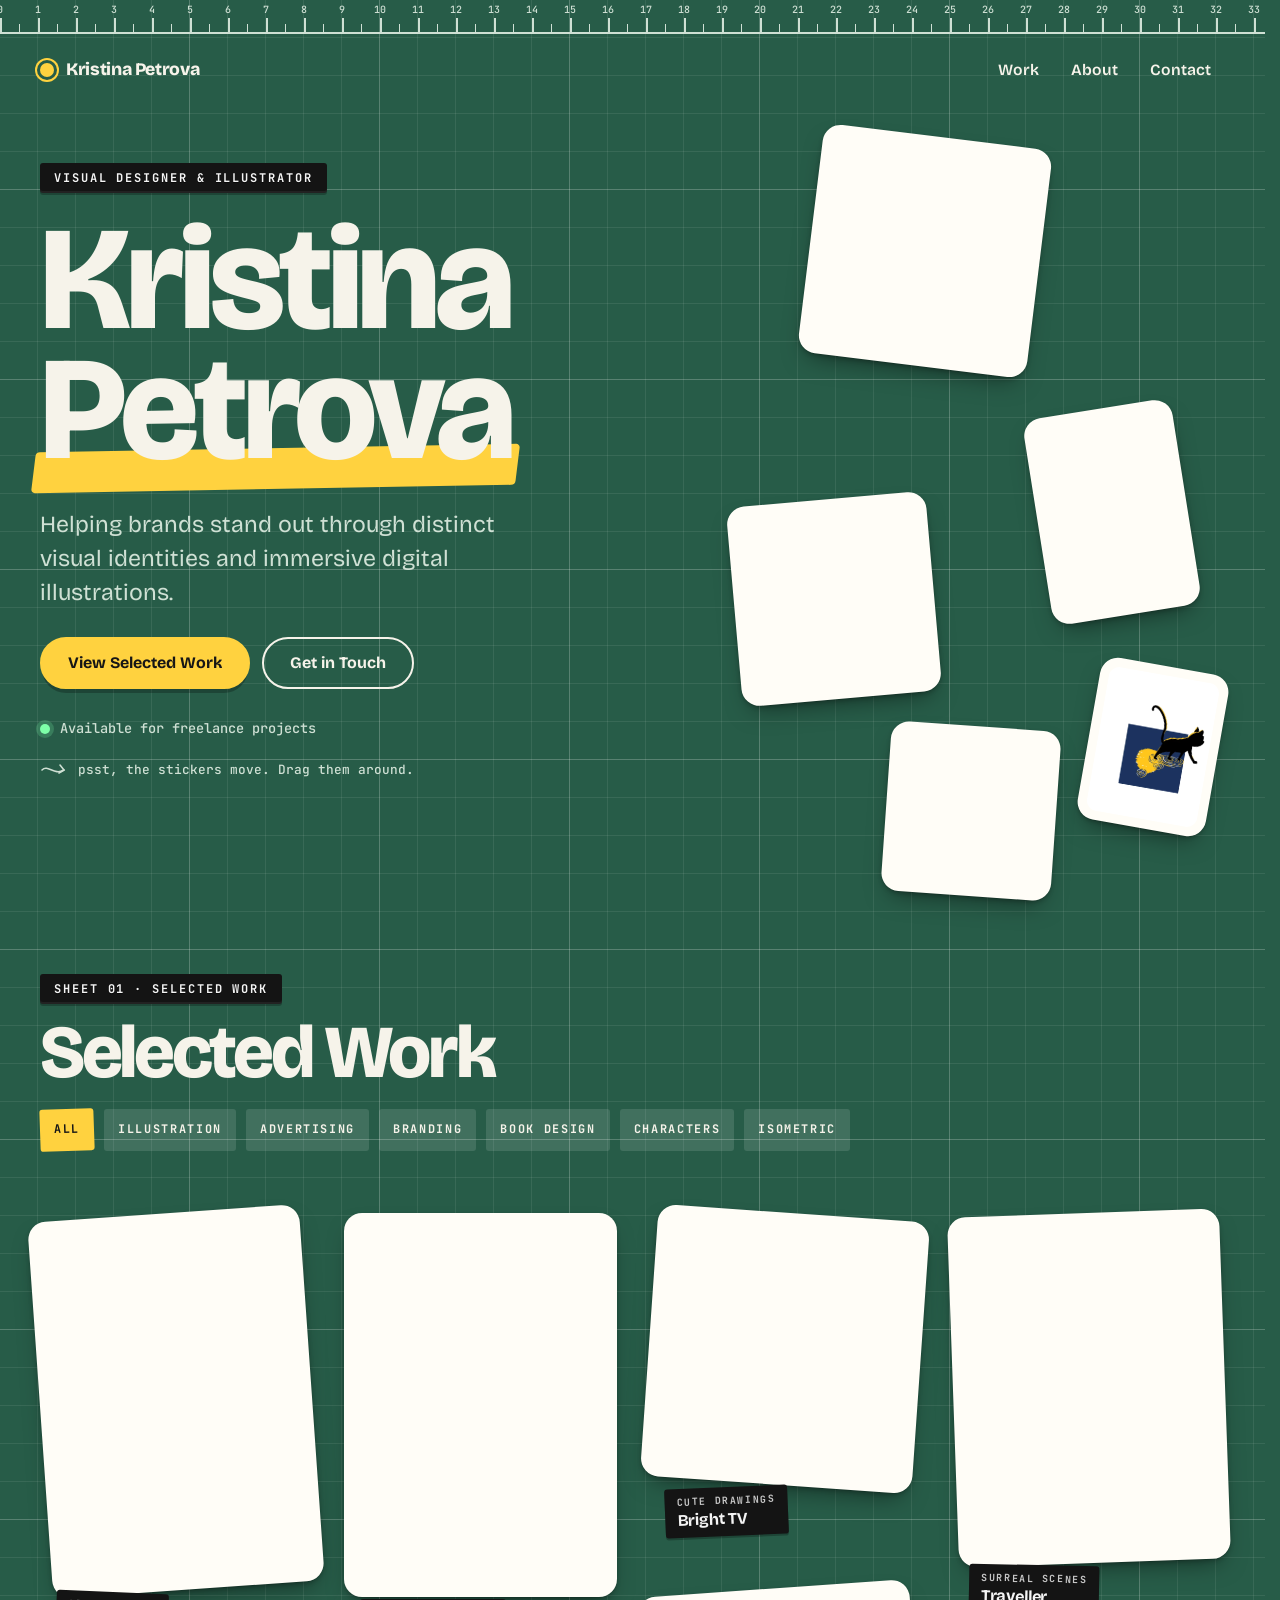
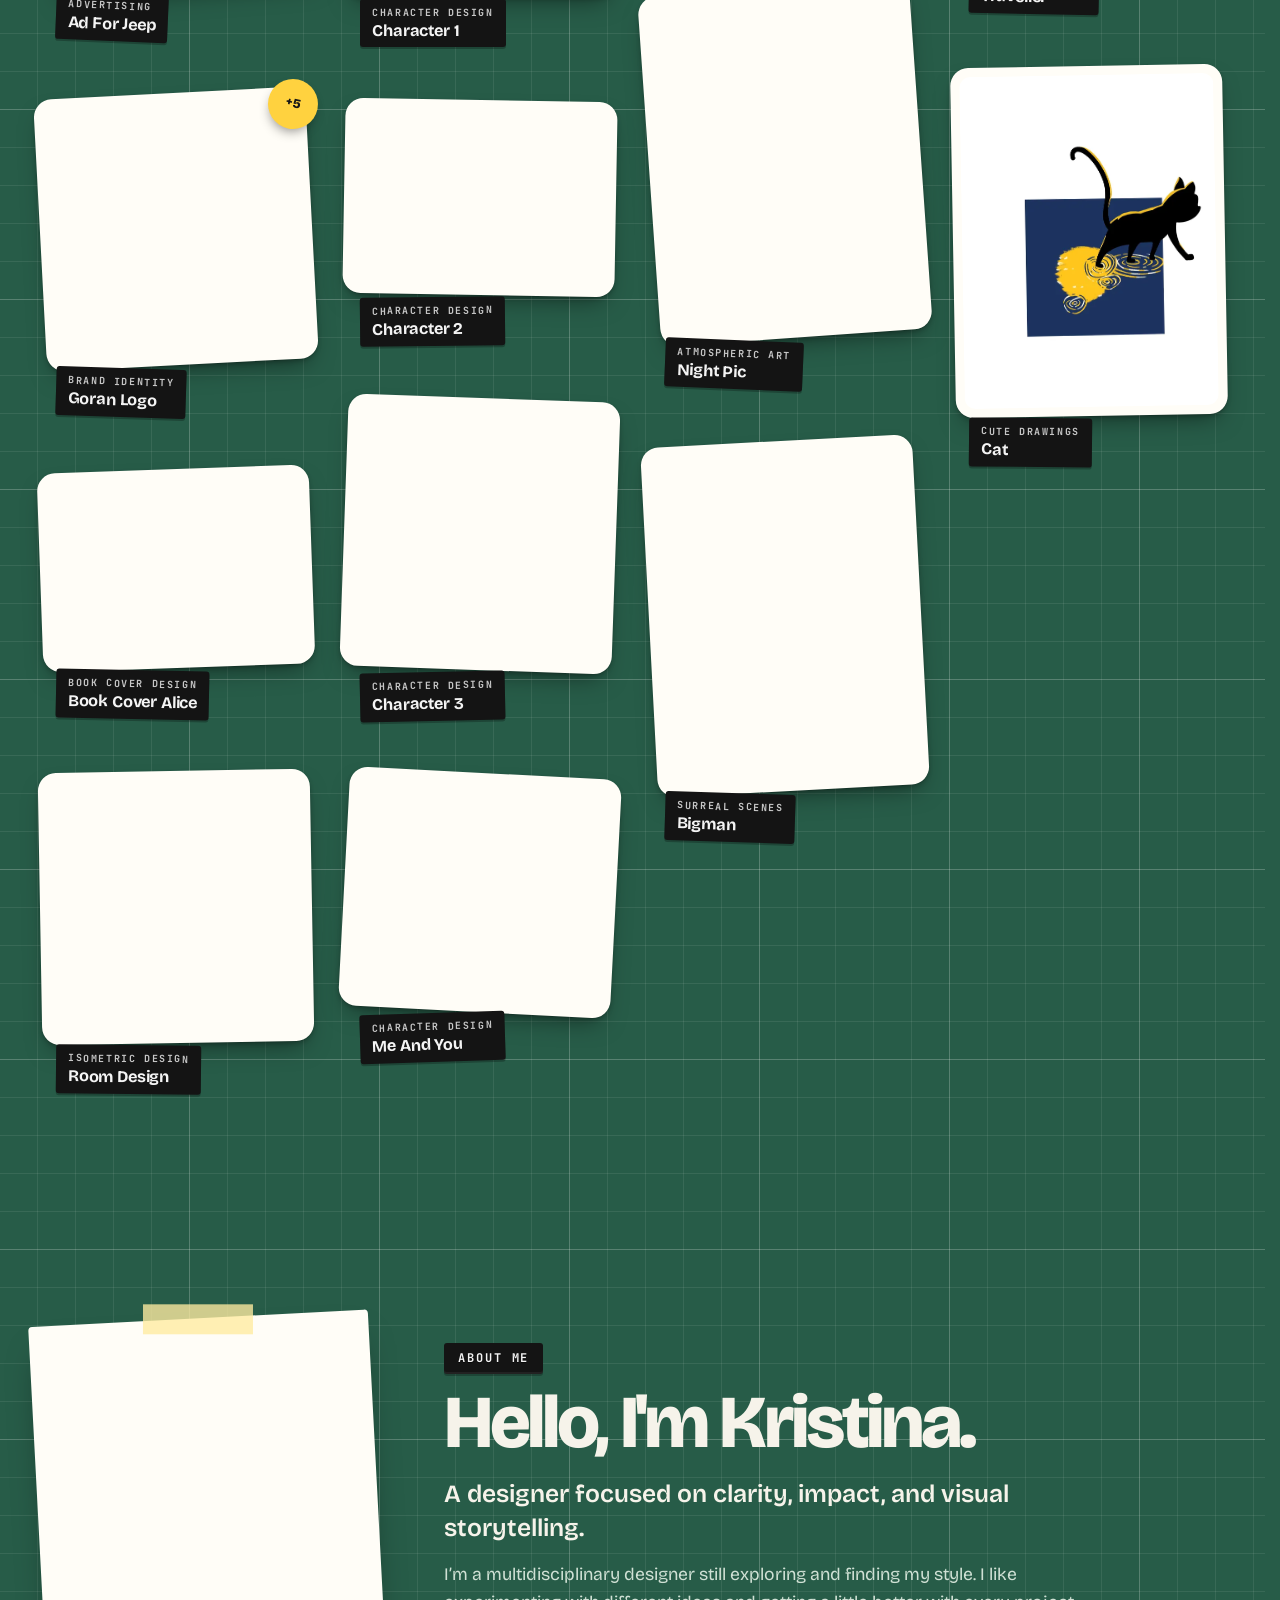
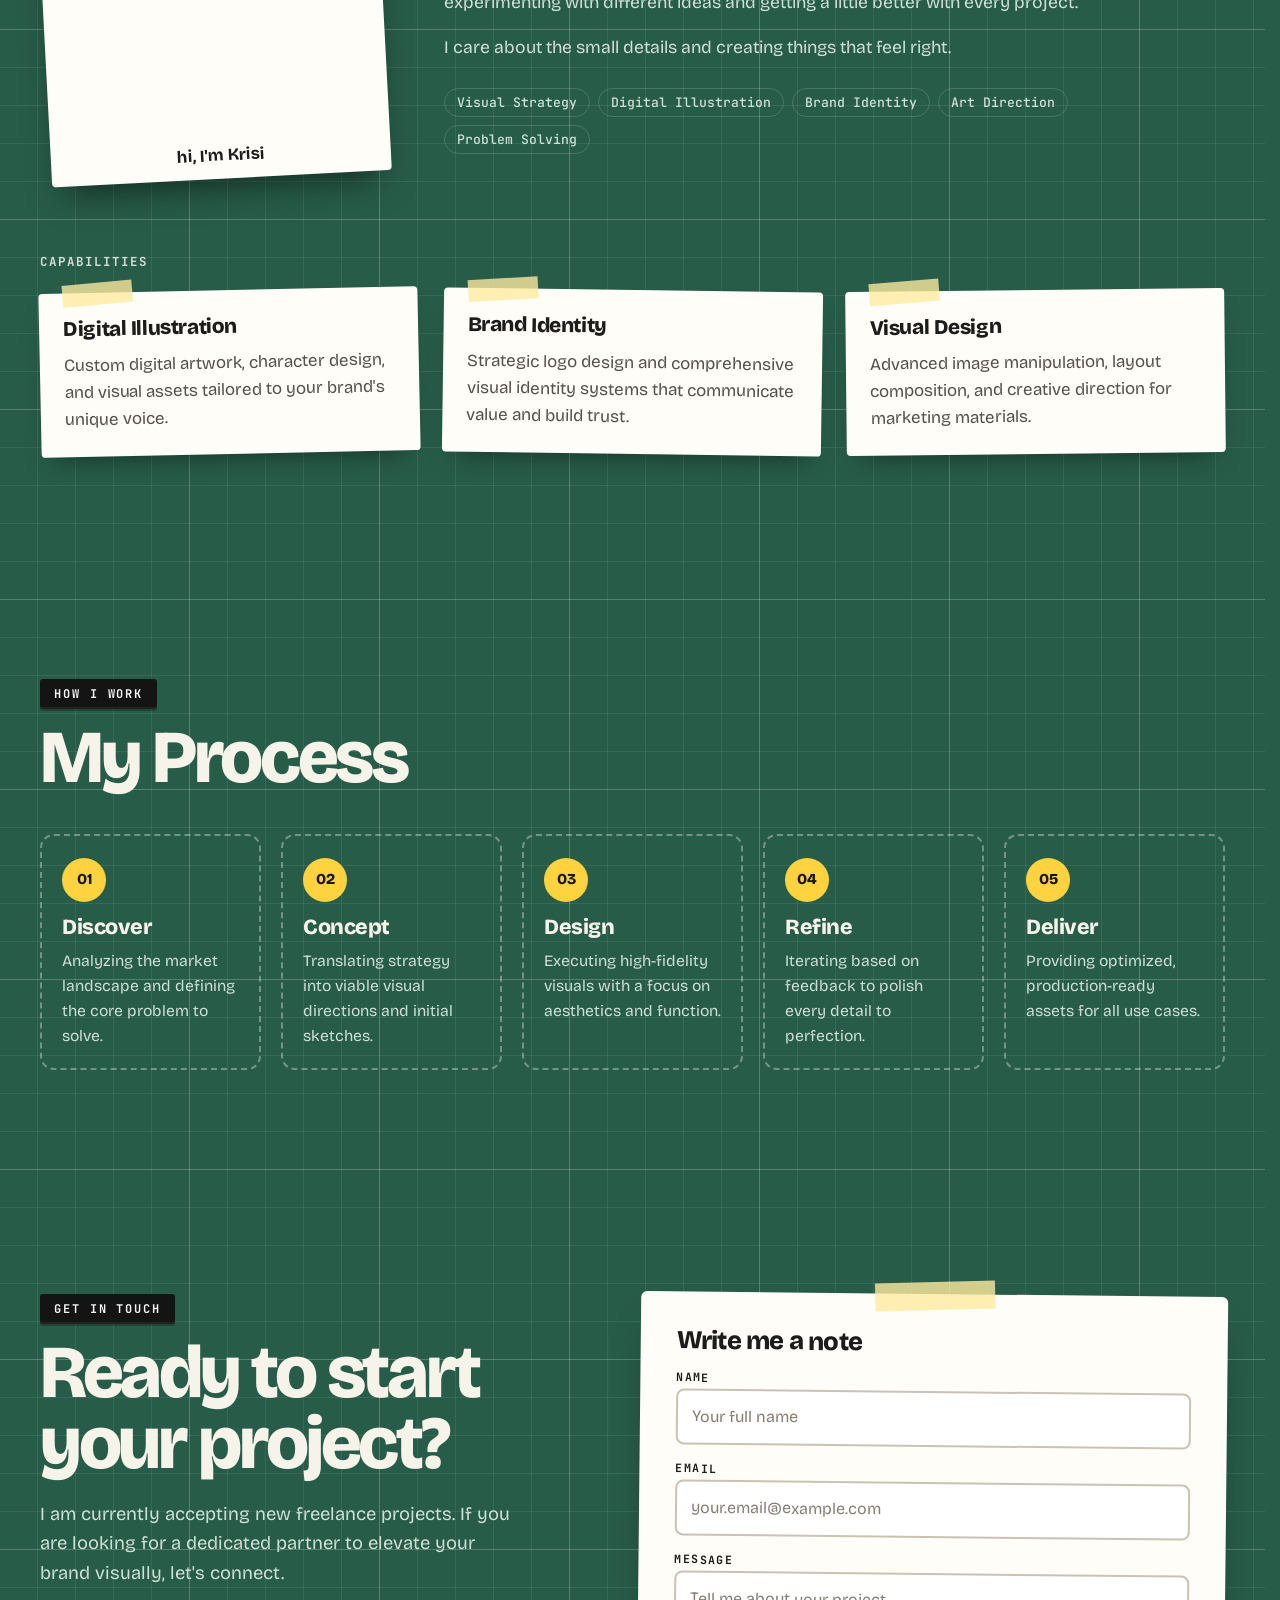
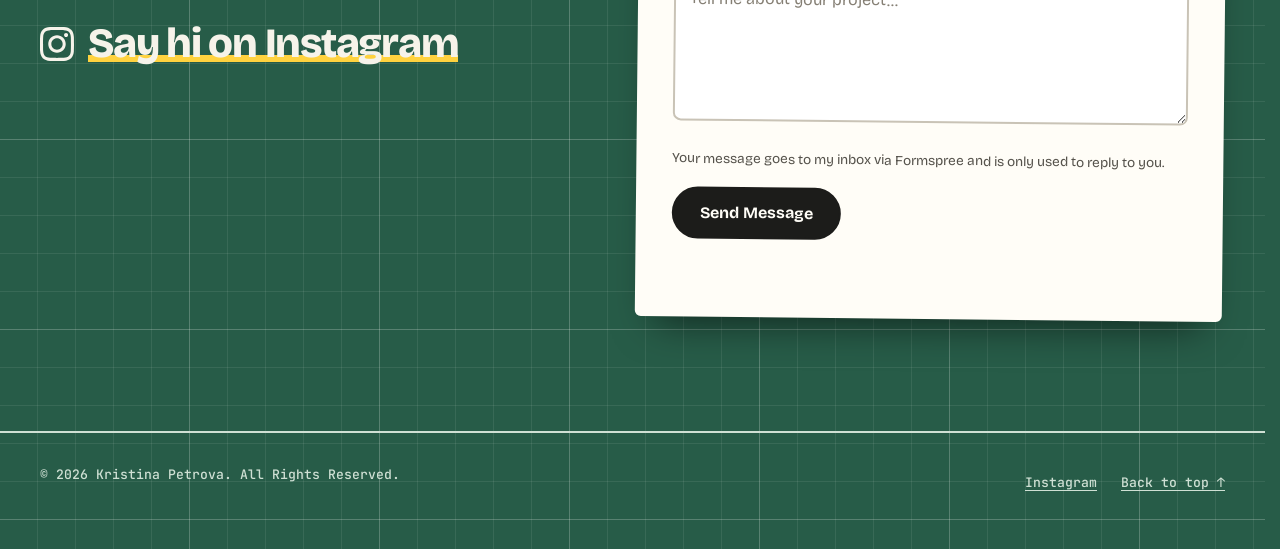
==== commit fce394ad: "Redesign: 'Cutting Mat' — work as die-cut stickers on a designer's mat Visual direction A, chosen fr" ====
--- a/index.html
+++ b/index.html
@@ -6,7 +6,7 @@
 
     <title>Kristina Petrova — Visual Designer &amp; Illustrator</title>
     <meta name="description" content="Portfolio of Kristina Petrova. Specializing in digital illustration, branding, character design, and visual storytelling.">
-    <meta name="theme-color" content="#faf8f5">
+    <meta name="theme-color" content="#275c48">
     <!-- Security: only load files from this site; the form may only talk to Formspree.
          If you ever embed something from another site (video, analytics, Instagram feed),
          add its address here or it will be blocked. -->
@@ -26,7 +26,7 @@
     <meta property="og:description" content="Check out my latest digital illustrations and brand design work.">
     <meta property="og:image:width" content="1200">
     <meta property="og:image:height" content="630">
-    <meta property="og:image:alt" content="Kristina Petrova, Visual Designer &amp; Illustrator, next to three of her illustrations">
+    <meta property="og:image:alt" content="Kristina Petrova, Visual Designer &amp; Illustrator, on a green cutting mat next to four of her illustrations as stickers">
     <meta name="twitter:card" content="summary_large_image">
 
     <link rel="icon" href="favicon.svg" type="image/svg+xml">
@@ -46,8 +46,8 @@
     }
     </script>
 
-    <link rel="preload" href="fonts/inter-latin.woff2" as="font" type="font/woff2" crossorigin>
-    <link rel="preload" href="fonts/poppins-600-latin.woff2" as="font" type="font/woff2" crossorigin>
+    <link rel="preload" href="fonts/bricolage-latin.woff2" as="font" type="font/woff2" crossorigin>
+    <link rel="preload" href="fonts/jetbrains-mono-latin.woff2" as="font" type="font/woff2" crossorigin>
 
     <link rel="stylesheet" href="css/styles.css">
     <script src="js/projects.js" defer></script>
@@ -57,9 +57,12 @@
 
     <a class="skip-link" href="#work">Skip to work</a>
 
+    <!-- Ruler along the top edge of the mat (numbers added by js/main.js) -->
+    <div class="ruler" id="ruler" aria-hidden="true"></div>
+
     <header class="site-header" id="site-header">
         <div class="container header-inner">
-            <a href="#top" class="wordmark">Kristina Petrova</a>
+            <a href="#top" class="wordmark"><span class="wordmark-dot" aria-hidden="true"></span>Kristina Petrova</a>
             <nav aria-label="Main">
                 <ul class="nav-links">
                     <li><a href="#work">Work</a></li>
@@ -72,52 +75,55 @@
 
     <main id="top">
 
-        <!-- Intro -->
-        <section class="hero" aria-labelledby="hero-title">
-            <div class="container hero-inner">
-                <div class="hero-title">
-                    <p class="eyebrow">Visual Designer &amp; Illustrator</p>
-                    <h1 id="hero-title">Kristina Petrova</h1>
-                </div>
-                <div class="hero-side">
-                    <p class="hero-tagline">
-                        Helping brands stand out through distinct visual identities and immersive digital illustrations.
-                    </p>
-                    <div class="hero-actions">
-                        <a href="#work" class="btn btn-primary">View Selected Work</a>
-                        <a href="#contact" class="btn btn-secondary">Get in Touch</a>
-                    </div>
-                    <a class="availability" href="#contact"><span class="dot" aria-hidden="true"></span>Available for freelance projects</a>
-                </div>
-            </div>
-        </section>
-
-        <!-- Work -->
-        <section id="work" class="section section-work" aria-labelledby="work-title">
-            <div class="container">
-                <div class="section-head">
+        <!-- Intro: name + draggable stickers (stickers come from HERO_STICKERS in js/projects.js) -->
+        <section class="hero container" aria-labelledby="hero-title">
+            <div class="hero-text">
+                <p class="tape">Visual Designer &amp; Illustrator</p>
+                <h1 id="hero-title">Kristina <span class="highlight">Petrova</span></h1>
+                <p class="hero-tagline">
+                    Helping brands stand out through distinct visual identities and immersive digital illustrations.
+                </p>
+                <div class="hero-actions">
+                    <a href="#work" class="btn btn-primary">View Selected Work</a>
+                    <a href="#contact" class="btn btn-secondary">Get in Touch</a>
+                </div>
+                <a class="availability" href="#contact"><span class="dot" aria-hidden="true"></span>Available for freelance projects</a>
+                <p class="drag-hint" id="drag-hint" aria-hidden="true" hidden>
+                    <svg width="28" height="18" viewBox="0 0 28 18" fill="none" stroke="currentColor" stroke-width="1.6" stroke-linecap="round"><path d="M2 9c6-6 12 6 22 0"/><path d="M20 4l4 5-5 3"/></svg>
+                    psst, the stickers move. Drag them around.
+                </p>
+            </div>
+            <div class="hero-stickers" id="hero-stickers" aria-hidden="true"></div>
+        </section>
+
+        <!-- Work: the sticker sheet -->
+        <section id="work" class="section container" aria-labelledby="work-title">
+            <div class="section-head">
+                <div>
+                    <p class="tape">Sheet 01 · Selected work</p>
                     <h2 id="work-title">Selected Work</h2>
-                    <div class="filters" role="group" aria-label="Filter projects"></div>
-                </div>
-
-                <!-- Filled from js/projects.js -->
-                <p class="visually-hidden" id="filter-status" aria-live="polite"></p>
-                <div class="work-grid"></div>
-                <noscript><p class="noscript-note">The project gallery needs JavaScript. You can also see my work on <a href="https://www.instagram.com/krisi.petrowa/">Instagram</a>.</p></noscript>
-            </div>
+                </div>
+                <div class="filters" role="group" aria-label="Filter projects"></div>
+            </div>
+
+            <!-- Filled from js/projects.js -->
+            <p class="visually-hidden" id="filter-status" aria-live="polite"></p>
+            <div class="sheet" id="sheet"></div>
+            <noscript><p class="noscript-note">The project gallery needs JavaScript. You can also see my work on <a href="https://www.instagram.com/krisi.petrowa/">Instagram</a>.</p></noscript>
         </section>
 
         <!-- About -->
-        <section id="about" class="section section-about" aria-labelledby="about-title">
-            <div class="container about-grid">
-                <figure class="about-photo">
+        <section id="about" class="section container" aria-labelledby="about-title">
+            <div class="about-grid">
+                <figure class="polaroid">
                     <img src="images/about/kristina-portrait-800.webp"
                          srcset="images/about/kristina-portrait-800.webp 600w, images/about/kristina-portrait-1600.webp 960w"
-                         sizes="(min-width: 900px) 360px, 80vw"
+                         sizes="(min-width: 860px) 340px, 80vw"
                          alt="Kristina Petrova" width="600" height="800" loading="lazy" decoding="async">
+                    <figcaption>hi, I'm Krisi</figcaption>
                 </figure>
                 <div class="about-text">
-                    <p class="eyebrow">About Me</p>
+                    <p class="tape">About Me</p>
                     <h2 id="about-title">Hello, I'm Kristina.</h2>
                     <p class="about-lead">A designer focused on clarity, impact, and visual storytelling.</p>
                     <p>
@@ -127,22 +133,6 @@
                         I care about the small details and creating things that feel right.
                     </p>
 
-                    <h3 class="subhead">Capabilities</h3>
-                    <dl class="capabilities">
-                        <div>
-                            <dt>Digital Illustration</dt>
-                            <dd>Custom digital artwork, character design, and visual assets tailored to your brand's unique voice.</dd>
-                        </div>
-                        <div>
-                            <dt>Brand Identity</dt>
-                            <dd>Strategic logo design and comprehensive visual identity systems that communicate value and build trust.</dd>
-                        </div>
-                        <div>
-                            <dt>Visual Design</dt>
-                            <dd>Advanced image manipulation, layout composition, and creative direction for marketing materials.</dd>
-                        </div>
-                    </dl>
-
                     <ul class="tags" aria-label="Skills">
                         <li>Visual Strategy</li>
                         <li>Digital Illustration</li>
@@ -152,59 +142,69 @@
                     </ul>
                 </div>
             </div>
+
+            <h3 class="cards-title">Capabilities</h3>
+            <ul class="cards">
+                <li class="card-note">
+                    <h4>Digital Illustration</h4>
+                    <p>Custom digital artwork, character design, and visual assets tailored to your brand's unique voice.</p>
+                </li>
+                <li class="card-note">
+                    <h4>Brand Identity</h4>
+                    <p>Strategic logo design and comprehensive visual identity systems that communicate value and build trust.</p>
+                </li>
+                <li class="card-note">
+                    <h4>Visual Design</h4>
+                    <p>Advanced image manipulation, layout composition, and creative direction for marketing materials.</p>
+                </li>
+            </ul>
         </section>
 
         <!-- Process -->
-        <section id="process" class="section section-process" aria-labelledby="process-title">
-            <div class="container">
-                <div class="section-head">
-                    <h2 id="process-title">My Process</h2>
-                </div>
-                <ol class="process">
-                    <li>
-                        <h3>Discover</h3>
-                        <p>Analyzing the market landscape and defining the core problem to solve.</p>
-                    </li>
-                    <li>
-                        <h3>Concept</h3>
-                        <p>Translating strategy into viable visual directions and initial sketches.</p>
-                    </li>
-                    <li>
-                        <h3>Design</h3>
-                        <p>Executing high-fidelity visuals with a focus on aesthetics and function.</p>
-                    </li>
-                    <li>
-                        <h3>Refine</h3>
-                        <p>Iterating based on feedback to polish every detail to perfection.</p>
-                    </li>
-                    <li>
-                        <h3>Deliver</h3>
-                        <p>Providing optimized, production-ready assets for all use cases.</p>
-                    </li>
-                </ol>
-            </div>
+        <section id="process" class="section container" aria-labelledby="process-title">
+            <p class="tape">How I work</p>
+            <h2 id="process-title">My Process</h2>
+            <ol class="process">
+                <li>
+                    <h3>Discover</h3>
+                    <p>Analyzing the market landscape and defining the core problem to solve.</p>
+                </li>
+                <li>
+                    <h3>Concept</h3>
+                    <p>Translating strategy into viable visual directions and initial sketches.</p>
+                </li>
+                <li>
+                    <h3>Design</h3>
+                    <p>Executing high-fidelity visuals with a focus on aesthetics and function.</p>
+                </li>
+                <li>
+                    <h3>Refine</h3>
+                    <p>Iterating based on feedback to polish every detail to perfection.</p>
+                </li>
+                <li>
+                    <h3>Deliver</h3>
+                    <p>Providing optimized, production-ready assets for all use cases.</p>
+                </li>
+            </ol>
         </section>
 
         <!-- Contact -->
-        <section id="contact" class="section section-contact" aria-labelledby="contact-title">
-            <div class="container contact-grid">
+        <section id="contact" class="section container" aria-labelledby="contact-title">
+            <div class="contact-grid">
                 <div class="contact-info">
-                    <p class="eyebrow">Get In Touch</p>
+                    <p class="tape">Get In Touch</p>
                     <h2 id="contact-title">Ready to start your project?</h2>
                     <p>
                         I am currently accepting new freelance projects. If you are looking for a dedicated partner to elevate your brand visually, let's connect.
                     </p>
-                    <ul class="contact-links">
-                        <li>
-                            <a href="https://www.instagram.com/krisi.petrowa/" target="_blank" rel="noopener">
-                                <svg aria-hidden="true" width="20" height="20" viewBox="0 0 24 24" fill="currentColor"><path d="M12 2.163c3.204 0 3.584.012 4.85.07 3.252.148 4.771 1.691 4.919 4.919.058 1.265.069 1.645.069 4.849 0 3.205-.012 3.584-.07 4.849-.149 3.225-1.664 4.771-4.919 4.919-1.266.058-1.644.07-4.85.07-3.204 0-3.584-.012-4.849-.07-3.225-.148-4.771-1.664-4.919-4.919-.058-1.265-.07-1.644-.07-4.849 0-3.204.012-3.584.07-4.849.148-3.225 1.664-4.771 4.919-4.919 1.266-.057 1.645-.069 4.849-.069zm0-2.163c-3.259 0-3.667.014-4.947.072-4.358.2-6.78 2.618-6.98 6.98-.058 1.281-.072 1.689-.072 4.948 0 3.259.014 3.668.072 4.948.2 4.358 2.618 6.78 6.98 6.98 1.281.058 1.689.072 4.948.072 3.259 0 3.668-.014 4.948-.072 4.354-.2 6.782-2.618 6.979-6.98.058-1.28.072-1.688.072-4.948 0-3.259-.014-3.667-.072-4.947-.196-4.354-2.617-6.78-6.979-6.98-1.28-.058-1.688-.072-4.948-.072zm0 5.838c-3.403 0-6.162 2.759-6.162 6.162s2.759 6.162 6.162 6.162 6.162-2.759 6.162-6.162-2.759-6.162-6.162-6.162zm0 10.162c-2.209 0-4-1.791-4-4s1.791-4 4-4 4 1.791 4 4-1.791 4-4 4zm6.406-11.845c-.796 0-1.441.645-1.441 1.44s.645 1.44 1.441 1.44c.795 0 1.44-.645 1.44-1.44s-.645-1.44-1.44-1.44z"/></svg>
-                                <span>Instagram</span>
-                            </a>
-                        </li>
-                    </ul>
+                    <a class="big-link" href="https://www.instagram.com/krisi.petrowa/" target="_blank" rel="noopener">
+                        <svg aria-hidden="true" width="34" height="34" viewBox="0 0 24 24" fill="currentColor"><path d="M12 2.163c3.204 0 3.584.012 4.85.07 3.252.148 4.771 1.691 4.919 4.919.058 1.265.069 1.645.069 4.849 0 3.205-.012 3.584-.07 4.849-.149 3.225-1.664 4.771-4.919 4.919-1.266.058-1.644.07-4.85.07-3.204 0-3.584-.012-4.849-.07-3.225-.148-4.771-1.664-4.919-4.919-.058-1.265-.07-1.644-.07-4.849 0-3.204.012-3.584.07-4.849.148-3.225 1.664-4.771 4.919-4.919 1.266-.057 1.645-.069 4.849-.069zm0-2.163c-3.259 0-3.667.014-4.947.072-4.358.2-6.78 2.618-6.98 6.98-.058 1.281-.072 1.689-.072 4.948 0 3.259.014 3.668.072 4.948.2 4.358 2.618 6.78 6.98 6.98 1.281.058 1.689.072 4.948.072 3.259 0 3.668-.014 4.948-.072 4.354-.2 6.782-2.618 6.979-6.98.058-1.28.072-1.688.072-4.948 0-3.259-.014-3.667-.072-4.947-.196-4.354-2.617-6.78-6.979-6.98-1.28-.058-1.688-.072-4.948-.072zm0 5.838c-3.403 0-6.162 2.759-6.162 6.162s2.759 6.162 6.162 6.162 6.162-2.759 6.162-6.162-2.759-6.162-6.162-6.162zm0 10.162c-2.209 0-4-1.791-4-4s1.791-4 4-4 4 1.791 4 4-1.791 4-4 4zm6.406-11.845c-.796 0-1.441.645-1.441 1.44s.645 1.44 1.441 1.44c.795 0 1.44-.645 1.44-1.44s-.645-1.44-1.44-1.44z"/></svg>
+                        <span>Say hi on Instagram</span>
+                    </a>
                 </div>
 
                 <form id="contact-form" action="https://formspree.io/f/mgvgywpe" method="POST" class="contact-form" novalidate>
+                    <p class="form-title" aria-hidden="true">Write me a note</p>
                     <div class="field">
                         <label for="name">Name</label>
                         <input type="text" id="name" name="name" required autocomplete="name" placeholder="Your full name" aria-describedby="name-error" data-error="Please tell me your name.">
@@ -244,30 +244,35 @@
         </div>
     </footer>
 
-    <!-- Project viewer (filled by js/main.js) -->
+    <!-- Project viewer (filled by js/main.js); background takes the project's "tone" colour -->
     <dialog id="viewer" class="viewer" aria-labelledby="viewer-title">
         <div class="viewer-bar">
             <span class="viewer-count" id="viewer-count"></span>
             <span class="visually-hidden" id="viewer-live" aria-live="polite"></span>
             <span class="viewer-toast" id="viewer-toast" role="status"></span>
             <div class="viewer-controls">
-                <button type="button" class="viewer-btn viewer-share" id="viewer-share" aria-label="Copy link to this project"><svg aria-hidden="true" width="20" height="20" viewBox="0 0 24 24" fill="none" stroke="currentColor" stroke-width="2" stroke-linecap="round" stroke-linejoin="round"><path d="M10 13a5 5 0 0 0 7.54.54l3-3a5 5 0 0 0-7.07-7.07l-1.72 1.71"/><path d="M14 11a5 5 0 0 0-7.54-.54l-3 3a5 5 0 0 0 7.07 7.07l1.71-1.71"/></svg></button>
-                <button type="button" class="viewer-btn" id="viewer-prev" aria-label="Previous project"><svg aria-hidden="true" width="22" height="22" viewBox="0 0 24 24" fill="none" stroke="currentColor" stroke-width="2" stroke-linecap="round" stroke-linejoin="round"><path d="M15 18l-6-6 6-6"/></svg></button>
-                <button type="button" class="viewer-btn" id="viewer-next" aria-label="Next project"><svg aria-hidden="true" width="22" height="22" viewBox="0 0 24 24" fill="none" stroke="currentColor" stroke-width="2" stroke-linecap="round" stroke-linejoin="round"><path d="M9 18l6-6-6-6"/></svg></button>
-                <button type="button" class="viewer-btn" id="viewer-close" aria-label="Close"><svg aria-hidden="true" width="22" height="22" viewBox="0 0 24 24" fill="none" stroke="currentColor" stroke-width="2" stroke-linecap="round" stroke-linejoin="round"><path d="M18 6 6 18M6 6l12 12"/></svg></button>
+                <button type="button" class="viewer-btn" id="viewer-share" aria-label="Copy link to this project"><svg aria-hidden="true" width="20" height="20" viewBox="0 0 24 24" fill="none" stroke="currentColor" stroke-width="2" stroke-linecap="round" stroke-linejoin="round"><path d="M10 13a5 5 0 0 0 7.54.54l3-3a5 5 0 0 0-7.07-7.07l-1.72 1.71"/><path d="M14 11a5 5 0 0 0-7.54-.54l-3 3a5 5 0 0 0 7.07 7.07l1.71-1.71"/></svg></button>
+                <button type="button" class="viewer-btn" id="viewer-prev" aria-label="Previous project"><svg aria-hidden="true" width="22" height="22" viewBox="0 0 24 24" fill="none" stroke="currentColor" stroke-width="2.2" stroke-linecap="round" stroke-linejoin="round"><path d="M15 18l-6-6 6-6"/></svg></button>
+                <button type="button" class="viewer-btn" id="viewer-next" aria-label="Next project"><svg aria-hidden="true" width="22" height="22" viewBox="0 0 24 24" fill="none" stroke="currentColor" stroke-width="2.2" stroke-linecap="round" stroke-linejoin="round"><path d="M9 18l6-6-6-6"/></svg></button>
+                <button type="button" class="viewer-btn" id="viewer-close" aria-label="Close"><svg aria-hidden="true" width="22" height="22" viewBox="0 0 24 24" fill="none" stroke="currentColor" stroke-width="2.4" stroke-linecap="round"><path d="M18 6 6 18M6 6l12 12"/></svg></button>
             </div>
         </div>
         <div class="viewer-body">
             <div class="viewer-stage">
-                <img class="viewer-img" id="viewer-img" src="data:," alt="">
+                <div class="sticker viewer-sticker"><img class="viewer-img" id="viewer-img" src="data:," alt=""></div>
             </div>
             <div class="viewer-info">
-                <p class="viewer-label" id="viewer-label"></p>
+                <p class="tape" id="viewer-label"></p>
                 <h2 class="viewer-title" id="viewer-title" tabindex="-1" autofocus>Project</h2>
                 <p class="viewer-desc" id="viewer-desc"></p>
                 <dl class="viewer-facts" id="viewer-facts"></dl>
+                <div class="viewer-swatches" id="viewer-swatches" role="group" aria-label="Colours used in this piece"></div>
                 <div class="viewer-concepts" id="viewer-concepts" role="group" aria-label="Design directions"></div>
                 <div class="viewer-thumbs" id="viewer-thumbs"></div>
+                <a class="viewer-tiktok" id="viewer-tiktok" target="_blank" rel="noopener" hidden>
+                    <svg aria-hidden="true" width="18" height="18" viewBox="0 0 24 24" fill="currentColor"><path d="M8 5v14l11-7z"/></svg>
+                    Watch the process on TikTok
+                </a>
                 <p class="viewer-hint" aria-hidden="true">Arrow keys to browse &nbsp;·&nbsp; Esc to close</p>
             </div>
         </div>
--- a/css/styles.css
+++ b/css/styles.css
@@ -1,757 +1,593 @@
 /* =========================================================================
-   Kristina Petrova — portfolio styles
-   0. Fonts   1. Tokens   2. Base   3. Layout   4. Header   5. Hero   6. Work grid
-   7. About    8. Process   9. Contact   10. Footer   11. Viewer   12. Motion
+   Kristina Petrova — portfolio styles · "Cutting Mat" design
+   The page is a designer's self-healing cutting mat; the work sits on it as
+   die-cut stickers with label-maker tags.
+   0. Fonts  1. Tokens  2. Base  3. Mat, ruler & header  4. Hero & stickers
+   5. Sheet (work grid)  6. About  7. Process  8. Contact  9. Footer
+   10. Viewer  11. Phones  12. Motion, high contrast & print
    ========================================================================= */
 
-/* 0. Fonts (self-hosted, SIL Open Font License — see fonts/OFL-*.txt) ---------- */
+/* 0. Fonts (self-hosted, SIL Open Font License — see fonts/OFL-*.txt) ------- */
 @font-face {
-    font-family: 'Inter';
+    font-family: 'Bricolage Grotesque';
     font-style: normal;
-    font-weight: 400 500;
+    font-weight: 400 800;
     font-display: swap;
-    src: url('../fonts/inter-latin.woff2') format('woff2');
+    src: url('../fonts/bricolage-latin.woff2') format('woff2');
     unicode-range: U+0000-00FF, U+0131, U+0152-0153, U+02BB-02BC, U+02C6, U+02DA, U+02DC, U+0304, U+0308, U+0329, U+2000-206F, U+20AC, U+2122, U+2191, U+2193, U+2212, U+2215, U+FEFF, U+FFFD;
 }
 @font-face {
-    font-family: 'Inter';
+    font-family: 'Bricolage Grotesque';
     font-style: normal;
-    font-weight: 400 500;
+    font-weight: 400 800;
     font-display: swap;
-    src: url('../fonts/inter-latin-ext.woff2') format('woff2');
+    src: url('../fonts/bricolage-latin-ext.woff2') format('woff2');
     unicode-range: U+0100-02BA, U+02BD-02C5, U+02C7-02CC, U+02CE-02D7, U+02DD-02FF, U+0304, U+0308, U+0329, U+1D00-1DBF, U+1E00-1E9F, U+1EF2-1EFF, U+2020, U+20A0-20AB, U+20AD-20C4, U+2113, U+2C60-2C7F, U+A720-A7FF;
 }
 @font-face {
-    font-family: 'Poppins';
+    font-family: 'JetBrains Mono';
     font-style: normal;
-    font-weight: 500;
+    font-weight: 500 700;
     font-display: swap;
-    src: url('../fonts/poppins-500-latin.woff2') format('woff2');
+    src: url('../fonts/jetbrains-mono-latin.woff2') format('woff2');
     unicode-range: U+0000-00FF, U+0131, U+0152-0153, U+02BB-02BC, U+02C6, U+02DA, U+02DC, U+0304, U+0308, U+0329, U+2000-206F, U+20AC, U+2122, U+2191, U+2193, U+2212, U+2215, U+FEFF, U+FFFD;
 }
 @font-face {
-    font-family: 'Poppins';
+    font-family: 'JetBrains Mono';
     font-style: normal;
-    font-weight: 500;
+    font-weight: 500 700;
     font-display: swap;
-    src: url('../fonts/poppins-500-latin-ext.woff2') format('woff2');
+    src: url('../fonts/jetbrains-mono-latin-ext.woff2') format('woff2');
     unicode-range: U+0100-02BA, U+02BD-02C5, U+02C7-02CC, U+02CE-02D7, U+02DD-02FF, U+0304, U+0308, U+0329, U+1D00-1DBF, U+1E00-1E9F, U+1EF2-1EFF, U+2020, U+20A0-20AB, U+20AD-20C4, U+2113, U+2C60-2C7F, U+A720-A7FF;
 }
+/* Fallbacks sized like the real fonts, so nothing jumps while they load */
 @font-face {
-    font-family: 'Poppins';
-    font-style: normal;
-    font-weight: 600;
-    font-display: swap;
-    src: url('../fonts/poppins-600-latin.woff2') format('woff2');
-    unicode-range: U+0000-00FF, U+0131, U+0152-0153, U+02BB-02BC, U+02C6, U+02DA, U+02DC, U+0304, U+0308, U+0329, U+2000-206F, U+20AC, U+2122, U+2191, U+2193, U+2212, U+2215, U+FEFF, U+FFFD;
+    font-family: 'Bricolage Fallback';
+    src: local('Arial'), local('Helvetica'), local('Liberation Sans');
+    size-adjust: 104%;
+    ascent-override: 92%;
+    descent-override: 26%;
+    line-gap-override: 0%;
 }
 @font-face {
-    font-family: 'Poppins';
-    font-style: normal;
-    font-weight: 600;
-    font-display: swap;
-    src: url('../fonts/poppins-600-latin-ext.woff2') format('woff2');
-    unicode-range: U+0100-02BA, U+02BD-02C5, U+02C7-02CC, U+02CE-02D7, U+02DD-02FF, U+0304, U+0308, U+0329, U+1D00-1DBF, U+1E00-1E9F, U+1EF2-1EFF, U+2020, U+20A0-20AB, U+20AD-20C4, U+2113, U+2C60-2C7F, U+A720-A7FF;
-}
-
-/* Fallback fonts sized like Poppins/Inter, so nothing jumps when the real fonts load */
-@font-face {
-    font-family: 'Poppins Fallback';
-    src: local('Arial'), local('Helvetica'), local('Liberation Sans');
-    size-adjust: 112.2%;
-    ascent-override: 93.6%;
-    descent-override: 31.2%;
-    line-gap-override: 8.9%;
-}
-@font-face {
-    font-family: 'Inter Fallback';
-    src: local('Arial'), local('Helvetica'), local('Liberation Sans');
-    size-adjust: 107.1%;
-    ascent-override: 90.4%;
-    descent-override: 22.5%;
-    line-gap-override: 0%;
-}
-
-/* 1. Tokens ---------------------------------------------------------------
+    font-family: 'Mono Fallback';
+    src: local('Courier New'), local('Liberation Mono'), local('Menlo');
+    size-adjust: 100%;
+}
+
+/* 1. Tokens ----------------------------------------------------------------
    Change colours, fonts and spacing here; everything else uses these. */
 :root {
-    --bg: #faf8f5;            /* page background (warm off-white) */
-    --surface: #ffffff;        /* cards, inputs */
-    --surface-alt: #f2eee9;    /* alternate section background */
-    --ink: #1d1c1a;            /* main text  (16.5:1 on --bg) */
-    --ink-muted: #57534e;      /* secondary text (7.3:1 on --bg) */
-    --line: #e4ded6;           /* borders, dividers */
-    --accent: #e1b3a4;         /* her pastel pink — decoration only, never text */
-    --accent-2: #a2c5bf;       /* her pastel sage — decoration only */
-    --accent-ink: #9a5b47;     /* text-safe accent (5.3:1 on white) */
-    --focus: #2f6f68;
-
-    --font-display: 'Poppins', 'Poppins Fallback', system-ui, sans-serif;
-    --font-body: 'Inter', 'Inter Fallback', system-ui, sans-serif;
-
-    --step--1: 0.875rem;
-    --step-0: 1rem;
-    --step-1: 1.25rem;
-    --step-2: clamp(1.5rem, 1.2rem + 1.2vw, 2rem);
-    --step-3: clamp(2rem, 1.4rem + 2.6vw, 3.25rem);
-    --step-4: clamp(2.6rem, 1.6rem + 4.6vw, 5rem);
-
-    --space-1: 0.5rem;
-    --space-2: 1rem;
-    --space-3: 1.5rem;
-    --space-4: 2rem;
-    --space-5: 3rem;
-    --space-section: clamp(4rem, 3rem + 5vw, 7.5rem);
-    --gutter: clamp(1rem, 0.5rem + 2.5vw, 2rem);
-    --max-width: 1200px;
-
-    --radius: 6px;
-    --radius-lg: 10px;
-    --ease: cubic-bezier(0.25, 0.8, 0.25, 1);
-    --header-h: 64px;
-}
-
-/* 2. Base ----------------------------------------------------------------- */
+    --mat: #275c48;            /* cutting-mat green */
+    --mat-deep: #1d4738;
+    --grid: rgb(255 255 255 / 8%);
+    --grid-strong: rgb(255 255 255 / 16%);
+    --ink: #f6f3ea;            /* text on the mat (7:1) */
+    --ink-soft: #cfe0d4;       /* secondary text on the mat (5.3:1) */
+    --paper: #fffdf7;          /* sticker edge, notes, polaroid */
+    --paper-ink: #1c1c1a;      /* text on paper */
+    --paper-muted: #55524b;
+    --tape: #141414;           /* label-maker tape */
+    --tape-ink: #f4f4f4;
+    --pop: #ffd23f;            /* highlighter yellow */
+    --pop-ink: #161616;
+    --focus: #ffd23f;
+    --error: #b00020;
+    --success: #1e7a3c;
+
+    --display: 'Bricolage Grotesque', 'Bricolage Fallback', system-ui, sans-serif;
+    --mono: 'JetBrains Mono', 'Mono Fallback', ui-monospace, monospace;
+
+    --cm: 38px;                /* one "centimetre" of the mat grid */
+    --gutter: clamp(16px, 0.5rem + 2.5vw, 40px);
+    --max-width: 1240px;
+    --section: clamp(4rem, 3rem + 5vw, 7.5rem);
+    --radius-sticker: 18px;
+    --ease-pop: cubic-bezier(.2, .9, .3, 1.3);
+    --ease: cubic-bezier(.2, .8, .2, 1);
+    --header-h: 72px;
+}
+
+/* 2. Base ------------------------------------------------------------------- */
 *, *::before, *::after { box-sizing: border-box; }
 
 html {
     scroll-behavior: smooth;
-    scroll-padding-top: var(--header-h);
-    scrollbar-gutter: stable; /* page doesn't jump sideways when the viewer hides the scrollbar */
+    scroll-padding-top: calc(var(--header-h) + 8px);
+    scrollbar-gutter: stable;
+    overflow-x: clip;
     -webkit-text-size-adjust: 100%;
     text-size-adjust: 100%;
-}
-
-::selection { background: var(--accent); color: var(--ink); }
+    background: var(--mat);
+}
 
 body {
     margin: 0;
-    font-family: var(--font-body);
-    font-size: var(--step-0);
-    line-height: 1.65;
+    font: 400 1.0625rem/1.6 var(--display);
     color: var(--ink);
-    background: var(--bg);
+    background-color: var(--mat);
+    background-image:
+        linear-gradient(var(--grid-strong) 1px, transparent 1px),
+        linear-gradient(90deg, var(--grid-strong) 1px, transparent 1px),
+        linear-gradient(var(--grid) 1px, transparent 1px),
+        linear-gradient(90deg, var(--grid) 1px, transparent 1px);
+    background-size:
+        calc(var(--cm) * 5) calc(var(--cm) * 5),
+        calc(var(--cm) * 5) calc(var(--cm) * 5),
+        var(--cm) var(--cm),
+        var(--cm) var(--cm);
+    background-position: -1px -1px;
     -webkit-font-smoothing: antialiased;
     -moz-osx-font-smoothing: grayscale;
-}
-
-h1, h2, h3 {
-    font-family: var(--font-display);
-    font-weight: 600;
-    line-height: 1.15;
-    letter-spacing: -0.02em;
-    margin: 0;
-}
-
-p { margin: 0 0 var(--space-2); }
+    overflow-x: clip;
+}
+
+h1, h2, h3, h4 { font-family: var(--display); line-height: 1; margin: 0; text-wrap: balance; }
+p { margin: 0 0 1rem; }
 p:last-child { margin-bottom: 0; }
-
 img { display: block; max-width: 100%; height: auto; }
-
 a { color: inherit; text-underline-offset: 0.2em; }
-
-ul, ol { padding: 0; margin: 0; list-style: none; }
-
+ul, ol { list-style: none; margin: 0; padding: 0; }
 button, input, textarea { font: inherit; color: inherit; }
-
-:focus-visible { outline: 3px solid var(--focus); outline-offset: 3px; border-radius: 2px; }
-
-.skip-link {
-    position: absolute;
-    left: var(--space-2);
-    top: -100px;
-    z-index: 100;
-    padding: 0.75rem 1.25rem;
-    background: var(--ink);
-    color: #fff;
-    border-radius: var(--radius);
-    text-decoration: none;
-}
-.skip-link:focus { top: var(--space-2); }
-
-.noscript-note { margin-top: var(--space-4); }
+::selection { background: var(--pop); color: var(--pop-ink); }
+
+:focus-visible { outline: 3px solid var(--focus); outline-offset: 4px; border-radius: 6px; }
+
+.container { width: 100%; max-width: calc(var(--max-width) + 2 * var(--gutter)); margin-inline: auto; padding-inline: var(--gutter); }
+.section { padding-block: var(--section); }
+.section h2 { font-weight: 800; font-size: clamp(2.4rem, 1.3rem + 4.2vw, 5rem); letter-spacing: -0.045em; line-height: 0.95; margin-top: 14px; }
 
 .visually-hidden {
     position: absolute !important;
-    width: 1px;
-    height: 1px;
-    margin: -1px;
+    width: 1px; height: 1px; margin: -1px;
+    overflow: hidden; clip-path: inset(50%); white-space: nowrap;
+}
+
+.skip-link {
+    position: absolute; left: 16px; top: 16px; z-index: 100;
+    transform: translateY(calc(-100% - 2rem));
+    padding: 0.75rem 1.25rem; border-radius: 8px;
+    background: var(--pop); color: var(--pop-ink); font-weight: 700; text-decoration: none;
+}
+.skip-link:focus { transform: none; }
+
+.noscript-note { margin-top: 2rem; }
+
+/* Label-maker tape: small labels everywhere */
+.tape {
+    display: inline-block;
+    max-width: 100%;
+    margin: 0;
+    padding: 9px 14px 8px;
+    border-radius: 3px;
+    background: var(--tape);
+    color: var(--tape-ink);
+    font: 700 0.75rem/1.1 var(--mono);
+    letter-spacing: 0.16em;
+    text-transform: uppercase;
+    text-shadow: 0 1px 0 rgb(0 0 0 / 60%);
+    box-shadow: inset 0 -2px 0 rgb(255 255 255 / 6%), 0 2px 0 rgb(0 0 0 / 25%);
+}
+
+/* Buttons */
+.btn {
+    display: inline-flex; align-items: center; justify-content: center; gap: 10px;
+    min-height: 52px; padding: 0 26px; border-radius: 999px;
+    border: 2px solid var(--ink);
+    font: 700 1rem/1 var(--display); text-decoration: none; cursor: pointer;
+    transition: transform 0.25s var(--ease-pop), background-color 0.2s, color 0.2s, box-shadow 0.25s;
+}
+.btn-primary { background: var(--pop); border-color: var(--pop); color: var(--pop-ink); box-shadow: 0 6px 0 -2px rgb(0 0 0 / 25%); }
+.btn-secondary { background: transparent; color: var(--ink); }
+@media (hover: hover) {
+    .btn:hover { transform: translateY(-2px) rotate(-1.5deg); }
+    .btn-secondary:hover { background: var(--ink); color: var(--mat); }
+}
+.btn:active { transform: translateY(1px); }
+.btn:disabled { opacity: 0.6; cursor: progress; transform: none; }
+
+/* 3. Mat, ruler & header ------------------------------------------------- */
+.ruler {
+    position: relative;
+    height: 34px;
     overflow: hidden;
-    clip-path: inset(50%);
-    white-space: nowrap;
-}
-
-/* 3. Layout ----------------------------------------------------------------- */
-.container {
-    width: 100%;
-    max-width: calc(var(--max-width) + 2 * var(--gutter));
-    margin-inline: auto;
-    padding-inline: var(--gutter);
-}
-
-.section { padding-block: var(--space-section); }
-.section h2 { font-size: var(--step-3); }
-
-.section-head {
-    display: flex;
-    flex-wrap: wrap;
-    align-items: end;
-    justify-content: space-between;
-    gap: var(--space-3);
-    margin-bottom: var(--space-5);
-}
-
-.eyebrow {
-    font-family: var(--font-body);
-    font-size: var(--step--1);
-    font-weight: 500;
-    letter-spacing: 0.12em;
-    text-transform: uppercase;
-    color: var(--accent-ink);
-    margin-bottom: var(--space-2);
-}
-
-.btn {
-    display: inline-flex;
-    align-items: center;
-    justify-content: center;
-    min-height: 48px;
-    padding: 0.75rem 1.75rem;
-    border-radius: 999px;
-    border: 1px solid var(--ink);
-    font-family: var(--font-display);
-    font-weight: 500;
-    font-size: 0.95rem;
-    text-decoration: none;
-    cursor: pointer;
-    transition: background-color 0.2s var(--ease), color 0.2s var(--ease), transform 0.2s var(--ease);
-}
-.btn-primary { background: var(--ink); color: #fff; }
-.btn-primary:hover { background: #3a3835; }
-.btn-secondary { background: transparent; color: var(--ink); }
-.btn-secondary:hover { background: var(--ink); color: #fff; }
-.btn:active { transform: translateY(1px); }
-.btn:disabled { opacity: 0.6; cursor: progress; }
-
-/* 4. Header ----------------------------------------------------------------- */
+    border-bottom: 2px solid var(--ink-soft);
+    background-image:
+        linear-gradient(90deg, var(--ink-soft) 2px, transparent 2px),
+        linear-gradient(90deg, var(--ink-soft) 1px, transparent 1px);
+    background-size: var(--cm) 14px, calc(var(--cm) / 2) 8px;
+    background-repeat: repeat-x;
+    background-position: 0 100%, 0 100%;
+    color: var(--ink-soft);
+    font: 500 10px/1 var(--mono);
+}
+.ruler span { position: absolute; top: 5px; transform: translateX(-50%); }
+
 .site-header {
-    position: sticky;
-    top: 0;
-    z-index: 50;
-    background: rgb(250 248 245 / 92%);
-    -webkit-backdrop-filter: saturate(140%) blur(10px);
-    backdrop-filter: saturate(140%) blur(10px);
-    border-bottom: 1px solid transparent;
-    transition: border-color 0.2s;
-}
-.site-header.scrolled { border-bottom-color: var(--line); }
-
+    position: sticky; top: 0; z-index: 40;
+    transition: background-color 0.25s, box-shadow 0.25s;
+}
+.site-header.scrolled {
+    background: rgb(29 71 56 / 92%);
+    -webkit-backdrop-filter: blur(8px);
+    backdrop-filter: blur(8px);
+    box-shadow: 0 1px 0 var(--grid-strong);
+}
 .header-inner {
-    display: flex;
-    align-items: center;
-    justify-content: space-between;
-    gap: var(--space-2);
-    min-height: var(--header-h);
-}
-
+    display: flex; flex-wrap: wrap; align-items: center; justify-content: space-between;
+    column-gap: 16px; min-height: var(--header-h);
+}
 .wordmark {
-    font-family: var(--font-display);
-    font-weight: 600;
-    font-size: 1.05rem;
-    letter-spacing: -0.01em;
-    text-decoration: none;
-    white-space: nowrap;
-}
-
-.nav-links { display: flex; gap: clamp(0.25rem, 2vw, 2rem); }
+    display: inline-flex; align-items: center; gap: 12px;
+    font: 800 1.1rem/1 var(--display); letter-spacing: -0.02em;
+    text-decoration: none; white-space: nowrap;
+}
+.wordmark-dot { width: 14px; height: 14px; border-radius: 50%; background: var(--pop); box-shadow: 0 0 0 3px var(--mat), 0 0 0 5px var(--pop); flex: none; }
+.nav-links { display: flex; flex-wrap: wrap; gap: 0 4px; }
 .nav-links a {
-    display: inline-block;
-    padding: 0.7rem 0.5rem;
-    font-size: 0.95rem;
-    font-weight: 500;
-    color: var(--ink-muted);
-    text-decoration: none;
-}
-.nav-links a:hover,
-.nav-links a[aria-current="true"] {
-    color: var(--ink);
-    text-decoration: underline;
-    text-decoration-color: var(--accent);
-    text-decoration-thickness: 2px;
-}
-
-/* 5. Hero ------------------------------------------------------------------- */
-.hero { padding-block: clamp(3rem, 1.5rem + 6vw, 6.5rem) clamp(1rem, 0.5rem + 2vw, 2rem); }
-.hero-inner { display: grid; gap: var(--space-3); }
+    display: inline-flex; align-items: center; min-height: 44px; padding: 0 14px; border-radius: 999px;
+    font: 600 0.98rem/1 var(--display); text-decoration: none;
+    transition: background-color 0.2s, color 0.2s;
+}
+.nav-links a[aria-current="true"] { background: var(--pop); color: var(--pop-ink); }
+@media (hover: hover) { .nav-links a:not([aria-current]):hover { background: rgb(255 255 255 / 12%); } }
+
+/* 4. Hero & stickers -------------------------------------------------------- */
+.hero {
+    position: relative;
+    min-height: min(84svh, 860px);
+    padding-block: clamp(1.5rem, 1rem + 3vw, 3.5rem) clamp(3rem, 2rem + 4vw, 5rem);
+    display: flex; flex-direction: column; justify-content: center;
+}
+.hero-text { position: relative; z-index: 2; max-width: 860px; pointer-events: none; }
+.hero-text > * { pointer-events: auto; }
 .hero h1 {
-    font-size: var(--step-4);
+    font-weight: 800;
+    font-size: clamp(3.4rem, 0.8rem + 10.5vw, 10.5rem);
+    line-height: 0.88;
     letter-spacing: -0.035em;
-    text-wrap: balance;
-}
-.hero-tagline {
-    font-size: var(--step-1);
-    color: var(--ink-muted);
-    max-width: 34ch;
-    margin-bottom: var(--space-4);
-}
-.hero-actions { display: flex; flex-wrap: wrap; gap: var(--space-2); }
+    margin: 22px 0 34px;
+}
+.highlight { position: relative; white-space: nowrap; z-index: 0; }
+.highlight::after {
+    content: ''; position: absolute; z-index: -1;
+    left: -0.04em; right: -0.04em; bottom: 0.06em; height: 0.28em;
+    border-radius: 4px; background: var(--pop);
+    transform: skewX(-8deg) rotate(-1deg);
+}
+.hero-tagline { font-size: clamp(1.1rem, 0.9rem + 0.7vw, 1.45rem); line-height: 1.45; color: var(--ink-soft); max-width: 32ch; margin-bottom: 28px; }
+.hero-actions { display: flex; flex-wrap: wrap; gap: 12px; }
 
 .availability {
-    display: inline-flex;
-    align-items: center;
-    gap: 0.6rem;
-    margin-top: var(--space-3);
-    min-height: 44px;
-    font-size: var(--step--1);
-    font-weight: 500;
-    color: var(--ink-muted);
-    text-decoration: none;
-}
-.availability:hover { color: var(--ink); }
-.availability .dot {
-    width: 9px;
-    height: 9px;
-    border-radius: 50%;
-    background: #2f9e5b;
-    box-shadow: 0 0 0 4px rgb(47 158 91 / 18%);
-    animation: pulse 2.4s ease-in-out infinite;
-}
-@keyframes pulse { 50% { box-shadow: 0 0 0 7px rgb(47 158 91 / 6%); } }
-
-/* Desktop: name on the left, tagline and buttons on the right */
-@media (min-width: 1100px) {
-    .hero-inner {
-        grid-template-columns: minmax(0, 1.35fr) minmax(0, 1fr);
-        align-items: end;
-        column-gap: clamp(2rem, 5vw, 5rem);
+    display: inline-flex; align-items: center; gap: 10px; min-height: 44px; margin-top: 18px;
+    font: 500 0.85rem/1.3 var(--mono); color: var(--ink-soft); text-decoration: none;
+}
+@media (hover: hover) { .availability:hover { color: var(--ink); } }
+.availability .dot { width: 10px; height: 10px; border-radius: 50%; background: #7dffa8; box-shadow: 0 0 0 4px rgb(125 255 168 / 20%); animation: pulse 2.4s ease-in-out infinite; }
+@keyframes pulse { 50% { box-shadow: 0 0 0 8px rgb(125 255 168 / 6%); } }
+
+.drag-hint { display: flex; align-items: center; gap: 10px; margin-top: 10px; font: 500 0.8rem/1.4 var(--mono); color: var(--ink-soft); }
+.drag-hint[hidden] { display: none; }
+.drag-hint svg { flex: none; }
+
+/* Sticker = artwork with a thick paper edge and a soft shadow */
+.sticker {
+    background: var(--paper);
+    padding: 9px;
+    border-radius: var(--radius-sticker);
+    box-shadow: 0 1px 0 rgb(0 0 0 / 8%), 0 12px 24px -10px rgb(0 0 0 / 50%), 0 2px 4px rgb(0 0 0 / 20%);
+    transform: rotate(var(--r, 0deg));
+    transition: transform 0.4s var(--ease-pop), box-shadow 0.4s;
+}
+.sticker img { width: 100%; height: auto; border-radius: calc(var(--radius-sticker) - 7px); }
+/* Die-cut sticker: a transparent character gets a white edge that follows its outline */
+.sticker.cutout { background: none; padding: 0; box-shadow: none; border-radius: 0; }
+.sticker.cutout img {
+    border-radius: 0;
+    filter:
+        drop-shadow(4px 0 0 var(--paper)) drop-shadow(-4px 0 0 var(--paper))
+        drop-shadow(0 4px 0 var(--paper)) drop-shadow(0 -4px 0 var(--paper))
+        drop-shadow(0 12px 14px rgb(0 0 0 / 40%));
+}
+
+.hero-stickers { position: absolute; inset: 0; z-index: 1; }
+.loose {
+    position: absolute;
+    width: var(--w, 180px);
+    cursor: grab;
+    touch-action: none;
+    user-select: none;
+    -webkit-user-select: none;
+}
+.loose img { pointer-events: none; -webkit-user-drag: none; }
+.loose.tap-only { cursor: pointer; touch-action: manipulation; }
+.loose.dragging {
+    cursor: grabbing;
+    transition: box-shadow 0.2s;
+    box-shadow: 0 34px 50px -16px rgb(0 0 0 / 55%), 0 4px 8px rgb(0 0 0 / 20%);
+}
+.loose.cutout.dragging { box-shadow: none; }
+@media (hover: hover) { .loose:hover:not(.dragging) { transform: rotate(var(--r)) scale(1.04); } }
+
+/* 5. Sheet (work grid) -------------------------------------------------------- */
+.section-head { display: flex; flex-wrap: wrap; align-items: end; justify-content: space-between; gap: 20px 32px; margin-bottom: 48px; }
+.filters { display: flex; flex-wrap: wrap; gap: 10px; min-height: 42px; }
+.filters[hidden] { display: none; }
+.filter-btn {
+    min-height: 42px; padding: 10px 14px; border: 0; border-radius: 3px; cursor: pointer;
+    background: rgb(255 255 255 / 12%); color: var(--ink);
+    font: 700 0.74rem/1 var(--mono); letter-spacing: 0.14em; text-transform: uppercase;
+    transition: background-color 0.2s, color 0.2s, transform 0.25s var(--ease-pop);
+}
+@media (hover: hover) { .filter-btn:hover { transform: rotate(-2deg); } }
+.filter-btn[aria-pressed="true"] { background: var(--pop); color: var(--pop-ink); transform: rotate(-2deg); }
+
+/* Staggered columns like a real sticker sheet (no lonely last row) */
+.sheet { columns: 4 240px; column-gap: clamp(20px, 2.5vw, 36px); }
+.card { position: relative; cursor: pointer; break-inside: avoid; margin: 0 0 clamp(34px, 3vw, 48px); padding-top: 14px; }
+.card[hidden] { display: none; }
+.card .sticker img { transition: opacity 0.4s; }
+.card .sticker img.is-pending { opacity: 0; }
+.card .sticker.is-broken { min-height: 180px; display: grid; place-items: center; color: var(--paper-muted); font: 500 0.8rem/1 var(--mono); }
+.card .sticker.is-broken::before { content: 'Image unavailable'; }
+.card .sticker.is-broken img { display: none; }
+
+.card-label {
+    position: relative; z-index: 2;
+    display: inline-flex; flex-direction: column; gap: 3px;
+    max-width: calc(100% - 22px);
+    margin: -16px 0 0 16px;
+    padding: 8px 12px 7px;
+    background: var(--tape); color: var(--tape-ink);
+    border-radius: 3px;
+    transform: rotate(calc(var(--r, 0deg) * -0.6));
+    box-shadow: 0 2px 0 rgb(0 0 0 / 25%);
+}
+.card-kind { font: 700 0.62rem/1.2 var(--mono); letter-spacing: 0.16em; text-transform: uppercase; opacity: 0.8; }
+.card-title { font: 700 1.02rem/1.15 var(--display); letter-spacing: -0.01em; }
+
+.card-open { all: unset; cursor: pointer; }
+.card-open::after { content: ''; position: absolute; inset: 0; z-index: 3; border-radius: var(--radius-sticker); }
+.card:has(.card-open:focus-visible) .sticker { outline: 3px solid var(--focus); outline-offset: 6px; }
+.card-open:focus-visible { outline: none; }
+
+.card-count {
+    position: absolute; top: 0; right: -6px; z-index: 2;
+    display: grid; place-items: center; width: 50px; height: 50px; border-radius: 50%;
+    background: var(--pop); color: var(--pop-ink);
+    font: 800 0.82rem/1 var(--display); transform: rotate(12deg);
+    box-shadow: 0 6px 12px -4px rgb(0 0 0 / 45%);
+}
+
+@media (hover: hover) {
+    .card-label { transition: transform 0.4s var(--ease-pop); }
+    .card:hover .sticker {
+        transform: rotate(0deg) translateY(-8px) scale(1.03);
+        box-shadow: 0 1px 0 rgb(0 0 0 / 8%), 0 30px 42px -18px rgb(0 0 0 / 60%), 0 3px 6px rgb(0 0 0 / 20%);
     }
-    .hero-tagline { max-width: 30ch; }
-}
-
-/* Phones: buttons share the full width */
-@media (max-width: 479px) {
-    .hero-actions .btn { flex: 1 1 auto; }
-}
-
-/* 6. Work grid ------------------------------------------------------------- */
-.section-work { padding-top: var(--space-5); }
-
-.filters { display: flex; flex-wrap: wrap; gap: var(--space-1); min-height: 44px; }
-.filters[hidden] { display: none; }
-@media (max-width: 599px) {
-    /* one swipeable row instead of three stacked rows on phones */
-    .section-head { display: block; }
-    .section-head h2 { margin-bottom: var(--space-3); }
-    .filters {
-        flex-wrap: nowrap;
-        overflow-x: auto;
-        margin-inline: calc(-1 * var(--gutter));
-        padding: 2px var(--gutter) 6px;
-        scrollbar-width: none;
-    }
-    .filters::-webkit-scrollbar { display: none; }
-    .filter-btn { flex: none; }
-    /* soft fade at the right edge hints that the row scrolls */
-    .filters.can-scroll {
-        mask-image: linear-gradient(to right, #000 calc(100% - 48px), transparent);
-    }
-}
-.filter-btn {
-    min-height: 44px;
-    padding: 0.5rem 1.1rem;
-    border: 1px solid var(--line);
-    border-radius: 999px;
-    background: transparent;
-    color: var(--ink-muted);
-    font-size: var(--step--1);
-    font-weight: 500;
-    cursor: pointer;
-    transition: border-color 0.2s, color 0.2s, background-color 0.2s;
-}
-.filter-btn:hover { border-color: var(--ink); color: var(--ink); }
-.filter-btn[aria-pressed="true"] { background: var(--ink); border-color: var(--ink); color: #fff; }
-
-/* Phones & tablets: masonry columns, every artwork shown whole (no cropping) */
-.work-grid { columns: 1; column-gap: var(--space-3); }
-@media (min-width: 600px) { .work-grid { columns: 2; } }
-
-.card {
-    position: relative;
-    break-inside: avoid;
-    margin: 0 0 var(--space-4);
-}
-.card[hidden] { display: none; }
-
-.card-media {
-    position: relative;
-    overflow: hidden;
-    border-radius: var(--radius-lg);
-    background: var(--surface-alt);
-}
-.card-media.on-white::after {
-    content: '';
-    position: absolute;
-    inset: 0;
-    border-radius: inherit;
-    box-shadow: inset 0 0 0 1px var(--line);
-    pointer-events: none;
-}
-.card-media img {
-    width: 100%;
-    height: auto;
-    transition: transform 0.6s var(--ease), opacity 0.4s ease;
-}
-/* images fade in once loaded; the tile colour shows while they load */
-.card-media img.is-pending { opacity: 0; }
-.card-media.is-broken::before {
-    content: 'Image unavailable';
-    position: absolute;
-    inset: 0;
-    display: grid;
-    place-items: center;
-    font-size: var(--step--1);
-    color: var(--ink-muted);
-}
-
-.card-count {
-    position: absolute;
-    top: 0.6rem;
-    right: 0.6rem;
-    z-index: 1;
-    display: inline-flex;
-    align-items: center;
-    gap: 0.3rem;
-    padding: 0.2rem 0.55rem;
-    border-radius: 999px;
-    background: rgb(17 17 16 / 72%);
-    color: #fff;
-    font-size: 0.75rem;
-    font-weight: 500;
-    pointer-events: none;
-}
-
-.card-caption { padding-top: var(--space-2); }
-.card-label {
-    display: block;
-    font-size: 0.8rem;
-    letter-spacing: 0.08em;
-    text-transform: uppercase;
-    color: var(--ink-muted);
-    margin-bottom: 0.15rem;
-}
-.card-title { font-size: 1.15rem; font-weight: 500; }
-
-/* Whole card is clickable; the real control is the button in the title */
-.card-open {
-    all: unset;
-    cursor: pointer;
-}
-.card-open::after { content: ''; position: absolute; inset: 0; z-index: 1; }
-.card:has(.card-open:focus-visible) .card-media { outline: 3px solid var(--focus); outline-offset: 4px; }
-.card-open:focus-visible { outline: none; }
-
-.card:hover .card-media img { transform: scale(1.03); }
-
-/* Desktop: editorial grid with featured tiles; fit/background per project */
-@media (min-width: 1024px) {
-    .work-grid {
-        display: grid;
-        grid-template-columns: repeat(4, 1fr);
-        grid-auto-rows: clamp(240px, 22vw, 300px) auto;
-        grid-auto-flow: row dense;
-        column-gap: var(--space-3);
-        row-gap: 0;
-    }
-    .card {
-        display: grid;
-        grid-template-rows: subgrid;
-        grid-row: span 2;
-        margin-bottom: var(--space-4);
-    }
-    .card-media { height: 100%; min-height: 0; }
-    /* image is taken out of the flow so it never stretches the caption rows */
-    .card-media img { position: absolute; inset: 0; width: 100%; height: 100%; object-fit: cover; }
-    .card-media.fit-contain img { object-fit: contain; padding: 5%; }
-    .card.featured-large { grid-column: span 2; grid-row: span 4; }
-    .card.featured-large .card-media { grid-row: span 3; }
-    .card.featured-wide { grid-column: span 2; }
-}
-
-/* 7. About ----------------------------------------------------------------- */
-.section-about { background: var(--surface); }
-
-.about-grid {
-    display: grid;
-    gap: var(--space-5);
-    align-items: start;
-}
-@media (min-width: 900px) {
-    .about-grid { grid-template-columns: minmax(260px, 360px) 1fr; gap: clamp(3rem, 6vw, 6rem); }
-    .about-photo { position: sticky; top: calc(var(--header-h) + var(--space-4)); }
-}
-
-.about-photo { margin: 0; max-width: 360px; }
-.about-photo img { border-radius: var(--radius-lg); aspect-ratio: 3 / 4; object-fit: cover; width: 100%; }
-
-.about-text { max-width: 62ch; }
-.about-text h2 { margin-bottom: var(--space-2); }
-.about-lead {
-    font-family: var(--font-display);
-    font-size: var(--step-1);
-    font-weight: 500;
-    color: var(--accent-ink);
-    margin-bottom: var(--space-3);
-}
-.about-text > p { color: var(--ink-muted); }
-
-.subhead {
-    font-size: var(--step--1);
-    font-family: var(--font-body);
-    font-weight: 500;
-    letter-spacing: 0.12em;
-    text-transform: uppercase;
-    color: var(--ink-muted);
-    margin: var(--space-5) 0 var(--space-2);
-}
-
-.capabilities { margin: 0; display: grid; gap: var(--space-3); }
-.capabilities div { padding-top: var(--space-3); border-top: 1px solid var(--line); }
-.capabilities dt { font-family: var(--font-display); font-weight: 500; font-size: 1.1rem; margin-bottom: 0.25rem; }
-.capabilities dd { margin: 0; color: var(--ink-muted); }
-
-.tags { display: flex; flex-wrap: wrap; gap: var(--space-1); margin-top: var(--space-4); }
-.tags li {
-    padding: 0.35rem 0.9rem;
-    border: 1px solid var(--line);
-    border-radius: 999px;
-    font-size: var(--step--1);
-    color: var(--ink-muted);
-}
-
-/* 8. Process ----------------------------------------------------------------- */
+    .card:hover .card-label { transform: rotate(0deg) translateY(-4px); }
+}
+
+/* 6. About ---------------------------------------------------------------------- */
+.about-grid { display: grid; gap: clamp(2.5rem, 5vw, 5rem); align-items: center; }
+@media (min-width: 860px) { .about-grid { grid-template-columns: minmax(240px, 340px) 1fr; } }
+.polaroid {
+    position: relative; margin: 0; max-width: 340px;
+    padding: 12px 12px 54px; border-radius: 4px; background: var(--paper);
+    transform: rotate(-3deg); box-shadow: 0 20px 34px -14px rgb(0 0 0 / 55%);
+}
+.polaroid::before { content: ''; position: absolute; top: -14px; left: 50%; width: 110px; height: 30px; transform: translateX(-50%) rotate(3deg); background: rgb(255 236 160 / 78%); }
+.polaroid img { width: 100%; aspect-ratio: 4 / 5; object-fit: cover; }
+.polaroid figcaption { position: absolute; left: 0; right: 0; bottom: 14px; text-align: center; color: var(--paper-ink); font: 700 1.05rem/1 var(--display); }
+.about-text { max-width: 60ch; }
+.about-lead { font-size: clamp(1.2rem, 1rem + 0.7vw, 1.55rem); line-height: 1.35; color: var(--ink); font-weight: 600; margin: 20px 0 16px; }
+.about-text > p:not(.tape, .about-lead) { color: var(--ink-soft); font-size: 1.1rem; }
+.tags { display: flex; flex-wrap: wrap; gap: 8px; margin-top: 26px; }
+.tags li { padding: 7px 12px; border-radius: 999px; border: 1.5px solid var(--grid-strong); color: var(--ink-soft); font: 500 0.82rem/1 var(--mono); }
+
+.cards-title { font: 700 0.78rem/1 var(--mono); letter-spacing: 0.16em; text-transform: uppercase; color: var(--ink-soft); margin: clamp(3.5rem, 6vw, 5.5rem) 0 22px; }
+.cards { display: grid; gap: 24px; grid-template-columns: repeat(auto-fit, minmax(min(260px, 100%), 1fr)); }
+.card-note {
+    position: relative; padding: 26px 24px 24px; border-radius: 4px;
+    background: var(--paper); color: var(--paper-ink);
+    box-shadow: 0 14px 26px -14px rgb(0 0 0 / 50%);
+    transform: rotate(var(--r, 0deg));
+}
+.card-note:nth-child(1) { --r: -1.2deg; }
+.card-note:nth-child(2) { --r: 0.8deg; }
+.card-note:nth-child(3) { --r: -0.6deg; }
+.card-note::before { content: ''; position: absolute; top: -10px; left: 24px; width: 70px; height: 22px; background: rgb(255 236 160 / 78%); transform: rotate(-4deg); }
+.card-note h4 { font: 800 1.3rem/1.1 var(--display); letter-spacing: -0.02em; margin-bottom: 10px; }
+.card-note p { color: var(--paper-muted); }
+
+/* 7. Process ------------------------------------------------------------------ */
 .process {
-    display: grid;
-    gap: var(--space-4);
+    display: grid; gap: 20px; margin-top: 40px;
+    grid-template-columns: repeat(auto-fit, minmax(min(200px, 100%), 1fr));
     counter-reset: step;
 }
-@media (min-width: 700px) { .process { grid-template-columns: repeat(2, 1fr); } }
-@media (min-width: 1024px) { .process { grid-template-columns: repeat(5, 1fr); gap: var(--space-3); } }
-
 .process li {
     counter-increment: step;
-    padding-top: var(--space-3);
-    border-top: 2px solid var(--ink);
+    position: relative; padding: 22px 20px 20px;
+    border: 2px dashed rgb(255 255 255 / 35%); border-radius: 14px;
 }
 .process li::before {
     content: counter(step, decimal-leading-zero);
-    display: block;
-    font-family: var(--font-display);
-    font-weight: 500;
-    color: var(--accent-ink);
-    margin-bottom: var(--space-1);
-}
-.process h3 { font-size: var(--step-1); margin-bottom: var(--space-1); }
-.process p { color: var(--ink-muted); font-size: 0.95rem; }
-
-/* 9. Contact ----------------------------------------------------------------- */
-.section-contact { background: var(--surface-alt); }
-
-.contact-grid { display: grid; gap: var(--space-5); }
-@media (min-width: 900px) { .contact-grid { grid-template-columns: 1fr 1.2fr; gap: clamp(3rem, 6vw, 6rem); } }
-
-.contact-info h2 { margin-bottom: var(--space-3); }
-.contact-info > p { color: var(--ink-muted); max-width: 42ch; font-size: 1.05rem; }
-
-.contact-links { margin-top: var(--space-4); display: flex; flex-wrap: wrap; gap: var(--space-2); }
-.contact-links a {
-    display: inline-flex;
-    align-items: center;
-    gap: 0.6rem;
-    min-height: 44px;
-    font-weight: 500;
+    display: inline-grid; place-items: center; width: 44px; height: 44px; border-radius: 50%;
+    margin-bottom: 14px; background: var(--pop); color: var(--pop-ink);
+    font: 800 0.95rem/1 var(--display);
+}
+.process h3 { font: 800 1.35rem/1.1 var(--display); letter-spacing: -0.02em; margin-bottom: 8px; }
+.process p { color: var(--ink-soft); font-size: 0.98rem; }
+
+/* 8. Contact ------------------------------------------------------------------- */
+.contact-grid { display: grid; gap: clamp(2.5rem, 5vw, 5rem); align-items: start; }
+@media (min-width: 900px) { .contact-grid { grid-template-columns: 1fr 1.1fr; } }
+.contact-info > p:not(.tape) { color: var(--ink-soft); font-size: 1.15rem; max-width: 40ch; margin-top: 20px; }
+.big-link {
+    display: inline-flex; align-items: center; gap: 14px; margin-top: 18px;
+    font: 800 clamp(1.6rem, 1rem + 2.4vw, 2.6rem)/1.05 var(--display); letter-spacing: -0.03em;
     text-decoration: none;
 }
-.contact-links a span { text-decoration: underline; text-decoration-color: var(--accent); text-decoration-thickness: 2px; }
-.contact-links a:hover span { text-decoration-color: var(--ink); }
-
-.contact-form { display: grid; gap: var(--space-3); }
-.field label { display: block; font-size: var(--step--1); font-weight: 500; margin-bottom: 0.4rem; }
+.big-link svg { flex: none; }
+.big-link span {
+    background-image: linear-gradient(var(--pop), var(--pop));
+    background-size: 100% 0.18em; background-position: 0 92%; background-repeat: no-repeat;
+    transition: background-size 0.3s var(--ease), color 0.3s;
+}
+@media (hover: hover) { .big-link:hover span { background-size: 100% 0.95em; color: var(--pop-ink); } }
+
+.contact-form {
+    position: relative;
+    display: grid; gap: 18px;
+    padding: clamp(24px, 3vw, 36px);
+    border-radius: 6px; background: var(--paper); color: var(--paper-ink);
+    box-shadow: 0 24px 40px -20px rgb(0 0 0 / 60%);
+    transform: rotate(0.6deg);
+}
+.contact-form::before { content: ''; position: absolute; top: -12px; left: 50%; width: 120px; height: 28px; transform: translateX(-50%) rotate(-2deg); background: rgb(255 236 160 / 80%); }
+.contact-form :focus-visible { outline-color: var(--mat); }
+.form-title { font: 800 1.6rem/1 var(--display); letter-spacing: -0.03em; margin: 0; }
+.field label { display: block; margin-bottom: 6px; font: 700 0.72rem/1 var(--mono); letter-spacing: 0.12em; text-transform: uppercase; }
 .field input, .field textarea {
-    width: 100%;
-    padding: 0.85rem 1rem;
-    border: 1px solid #c9c1b7;
-    border-radius: var(--radius);
-    background: var(--surface);
-    font-size: 1rem;
+    width: 100%; padding: 13px 14px; border-radius: 8px;
+    border: 2px solid #c9c3b6; background: #fff; color: var(--paper-ink); font-size: 1rem;
     transition: border-color 0.2s, box-shadow 0.2s;
 }
-.field input::placeholder, .field textarea::placeholder { color: #8a847c; }
-.field input:focus, .field textarea:focus {
-    outline: none;
-    border-color: var(--focus);
-    box-shadow: 0 0 0 3px rgb(47 111 104 / 25%);
-}
-.field textarea { min-height: 160px; resize: vertical; }
-.field [aria-invalid="true"] { border-color: #b00020; }
-.field [aria-invalid="true"]:focus { box-shadow: 0 0 0 3px rgb(176 0 32 / 18%); }
-.field-error { margin: 0.35rem 0 0; font-size: var(--step--1); color: #b00020; min-height: 0; }
+.field input::placeholder, .field textarea::placeholder { color: #857f74; }
+.field input:focus, .field textarea:focus { outline: none; border-color: var(--mat); box-shadow: 0 0 0 4px rgb(39 92 72 / 22%); }
+.field textarea { min-height: 150px; resize: vertical; }
+.field [aria-invalid="true"] { border-color: var(--error); }
+.field [aria-invalid="true"]:focus { box-shadow: 0 0 0 4px rgb(176 0 32 / 16%); }
+.field-error { margin: 6px 0 0; font-size: 0.88rem; color: var(--error); }
 .field-error:empty { display: none; }
-.contact-form .btn { justify-self: start; }
-
-.form-status { min-height: 1.5em; font-weight: 500; margin: 0; }
-.form-status.is-success { color: #1e7a3c; }
-.form-status.is-error { color: #b00020; }
-
-/* Spam trap: hidden from people, bots fill it in */
+.form-note { margin: 0; font-size: 0.85rem; color: var(--paper-muted); }
+.contact-form .btn { justify-self: start; border-color: var(--paper-ink); background: var(--paper-ink); color: var(--paper); box-shadow: none; }
+@media (hover: hover) { .contact-form .btn:hover { background: var(--mat); border-color: var(--mat); } }
+@media (max-width: 599px) { .contact-form .btn { justify-self: stretch; } }
+.form-status { min-height: 1.4em; margin: 0; font-weight: 700; }
+.form-status.is-success { color: var(--success); }
+.form-status.is-error { color: var(--error); }
 .hp-field { position: absolute; left: -10000px; width: 1px; height: 1px; overflow: hidden; }
 
-/* 10. Footer ----------------------------------------------------------------- */
-.site-footer { border-top: 1px solid var(--line); padding-block: var(--space-4); font-size: var(--step--1); color: var(--ink-muted); }
-.footer-inner { display: flex; flex-wrap: wrap; justify-content: space-between; align-items: center; gap: var(--space-2); }
-.footer-inner a { display: inline-block; padding: 0.6rem 0; }
-.footer-links { display: flex; gap: var(--space-4); }
-
-/* 11. Project viewer ------------------------------------------------------------ */
+/* 9. Footer -------------------------------------------------------------------- */
+.site-footer { padding-block: 30px 46px; border-top: 2px solid var(--ink-soft); color: var(--ink-soft); font: 500 0.82rem/1.5 var(--mono); }
+.footer-inner { display: flex; flex-wrap: wrap; justify-content: space-between; align-items: center; gap: 12px 24px; }
+.footer-links { display: flex; gap: 24px; }
+.footer-links a { display: inline-block; padding: 10px 0; }
+
+/* 10. Viewer ----------------------------------------------------------------------
+   Background = the project's "tone" colour (set from projects.js), with the mat grid. */
 .viewer {
-    border: 0;
-    padding: 0;
-    margin: 0;
-    width: 100%;
-    height: 100%;
-    max-width: 100%;
-    max-height: 100%;
-    background: #111110;
-    color: #f4f1ec;
-    overflow-y: auto;
-    overscroll-behavior: contain;
-}
-.viewer[open] { display: flex; flex-direction: column; animation: viewer-in 0.25s var(--ease); }
-.viewer::backdrop { background: #111110; }
-html:has(.viewer[open]) { overflow: hidden; background: #111110; }
+    --tone: #1d4738;
+    border: 0; padding: 0; margin: 0;
+    width: 100%; height: 100%; max-width: 100%; max-height: 100%;
+    color: #fff;
+    background-color: var(--tone);
+    background-image: linear-gradient(rgb(255 255 255 / 7%) 1px, transparent 1px), linear-gradient(90deg, rgb(255 255 255 / 7%) 1px, transparent 1px);
+    background-size: var(--cm) var(--cm);
+    overflow-y: auto; overscroll-behavior: contain;
+    transition: background-color 0.5s ease;
+}
+.viewer[open] { display: flex; flex-direction: column; animation: viewer-in 0.35s var(--ease); }
+.viewer::backdrop { background: rgb(0 0 0 / 70%); }
+html:has(.viewer[open]) { overflow: hidden; }
+@keyframes viewer-in { from { opacity: 0; transform: scale(0.985); } }
+.viewer :focus-visible { outline-color: var(--pop); }
 .viewer-title:focus { outline: none; }
-.viewer :focus-visible { outline-color: #fff; }
-
-@keyframes viewer-in { from { opacity: 0; } to { opacity: 1; } }
 
 .viewer-bar {
-    position: sticky;
-    top: 0;
-    z-index: 2;
-    display: flex;
-    justify-content: space-between;
-    align-items: center;
-    padding: 0.5rem var(--gutter);
-    background: rgb(17 17 16 / 92%);
-}
-.viewer-count { font-size: var(--step--1); color: #b8b2aa; }
-.viewer-controls { display: flex; gap: 0.25rem; }
+    position: sticky; top: 0; z-index: 3;
+    display: flex; justify-content: space-between; align-items: center; gap: 12px;
+    padding: 12px var(--gutter);
+}
+.viewer-count { font: 700 0.8rem/1 var(--mono); letter-spacing: 0.1em; padding: 8px 12px; border-radius: 3px; background: var(--tape); color: var(--tape-ink); }
+.viewer-controls { display: flex; gap: 8px; }
 .viewer-btn {
-    width: 48px;
-    height: 48px;
-    border: 0;
-    border-radius: 999px;
-    background: transparent;
-    color: #f4f1ec;
-    display: inline-grid;
-    place-items: center;
-    cursor: pointer;
-    transition: background-color 0.2s;
-}
-.viewer-btn:hover { background: rgb(255 255 255 / 10%); }
+    display: inline-grid; place-items: center; width: 50px; height: 50px; border: 0; border-radius: 50%;
+    background: var(--paper); color: var(--paper-ink); cursor: pointer;
+    box-shadow: 0 6px 14px -6px rgb(0 0 0 / 55%);
+    transition: transform 0.25s var(--ease-pop);
+}
+@media (hover: hover) { .viewer-btn:hover { transform: rotate(-8deg) scale(1.05); } }
+.viewer-toast {
+    position: absolute; left: 50%; top: calc(100% + 4px);
+    transform: translate(-50%, -6px); opacity: 0; pointer-events: none; white-space: nowrap;
+    padding: 8px 14px; border-radius: 3px; background: var(--pop); color: var(--pop-ink);
+    font: 700 0.78rem/1 var(--mono); letter-spacing: 0.08em; text-transform: uppercase;
+    transition: opacity 0.2s, transform 0.2s;
+}
+.viewer-toast.is-visible { opacity: 1; transform: translate(-50%, 0); }
 
 .viewer-body {
-    flex: 1;
-    display: grid;
-    gap: var(--space-4);
-    padding: var(--space-2) var(--gutter) var(--space-5);
-    width: 100%;
-    max-width: 1400px;
-    margin-inline: auto;
-}
-.viewer-stage { display: flex; justify-content: center; align-items: center; touch-action: pan-y pinch-zoom; }
-.viewer-img {
-    max-width: 100%;
-    max-height: 70vh;
-    max-height: 70svh;
-    width: auto;
-    border-radius: var(--radius);
-    transition: opacity 0.2s;
-}
+    flex: 1; display: grid; gap: clamp(28px, 4vw, 56px); align-items: center;
+    width: 100%; max-width: 1360px; margin: 0 auto;
+    padding: 8px var(--gutter) 56px;
+}
+@media (min-width: 1000px) { .viewer-body { grid-template-columns: minmax(0, 1.35fr) minmax(0, 1fr); } }
+.viewer-stage { display: grid; place-items: center; min-width: 0; touch-action: pan-y pinch-zoom; }
+.viewer-sticker { --r: -1.5deg; max-width: 100%; }
+.viewer-img { max-height: 72vh; max-height: 72svh; width: auto; max-width: 100%; margin: 0 auto; transition: opacity 0.2s; }
 .viewer-img.is-loading { opacity: 0.35; }
-
-.viewer-hint { display: none; margin-top: var(--space-4); font-size: 0.8rem; color: #9d978f; }
-@media (hover: hover) and (pointer: fine) { .viewer-hint { display: block; } }
-
-.viewer-toast {
-    position: absolute;
-    left: 50%;
-    top: calc(100% + 0.5rem);
-    transform: translate(-50%, -6px);
-    padding: 0.45rem 0.9rem;
-    border-radius: 999px;
-    background: #f4f1ec;
-    color: #111110;
-    font-size: var(--step--1);
-    font-weight: 500;
-    white-space: nowrap;
-    opacity: 0;
-    pointer-events: none;
-    transition: opacity 0.2s, transform 0.2s;
-}
-.viewer-toast.is-visible { opacity: 1; transform: translate(-50%, 0); }
-
-.viewer-info { max-width: 60ch; }
-.viewer-label { font-size: var(--step--1); letter-spacing: 0.12em; text-transform: uppercase; color: var(--accent); margin-bottom: var(--space-1); }
-.viewer-title { font-size: var(--step-2); margin-bottom: var(--space-2); color: #fff; }
-.viewer-desc { color: #cfc9c1; }
-
-.viewer-facts { display: grid; grid-template-columns: auto 1fr; gap: 0.3rem 1rem; margin: var(--space-3) 0 0; font-size: var(--step--1); }
+.viewer-info { max-width: 52ch; min-width: 0; }
+.viewer-title { font: 800 clamp(2.2rem, 1.4rem + 3vw, 4rem)/0.95 var(--display); letter-spacing: -0.045em; margin: 18px 0 16px; }
+.viewer-desc { font-size: 1.12rem; color: rgb(255 255 255 / 86%); }
+.viewer-facts { display: grid; grid-template-columns: auto 1fr; gap: 6px 16px; margin: 20px 0 0; font: 500 0.85rem/1.4 var(--mono); }
 .viewer-facts:empty { display: none; }
-.viewer-facts dt { color: #9d978f; }
+.viewer-facts dt { color: rgb(255 255 255 / 72%); text-transform: uppercase; letter-spacing: 0.08em; }
 .viewer-facts dd { margin: 0; }
 
-.viewer-concepts { display: flex; gap: var(--space-1); margin-top: var(--space-4); }
+.viewer-swatches { display: flex; flex-wrap: wrap; gap: 10px; margin-top: 24px; }
+.viewer-swatches:empty { display: none; }
+.swatch { width: 64px; padding: 5px 5px 8px; border-radius: 4px; background: var(--paper); color: var(--paper-ink); font: 500 0.58rem/1 var(--mono); box-shadow: 0 6px 12px -6px rgb(0 0 0 / 55%); }
+.swatch i { display: block; height: 44px; margin-bottom: 6px; border-radius: 2px; box-shadow: inset 0 0 0 1px rgb(0 0 0 / 10%); }
+
+.viewer-concepts { display: flex; flex-wrap: wrap; gap: 10px; margin-top: 26px; }
 .viewer-concepts:empty { display: none; }
 .concept-btn {
-    min-height: 40px;
-    padding: 0.4rem 1rem;
-    border: 1px solid rgb(255 255 255 / 35%);
-    border-radius: 999px;
-    background: transparent;
-    color: #f4f1ec;
-    font-size: var(--step--1);
-    cursor: pointer;
-}
-.concept-btn[aria-pressed="true"] { background: #f4f1ec; color: #111110; border-color: #f4f1ec; }
-
-.viewer-thumbs { display: flex; flex-wrap: wrap; gap: 0.6rem; margin-top: var(--space-3); }
+    min-height: 42px; padding: 10px 14px; border: 0; border-radius: 3px; cursor: pointer;
+    background: rgb(255 255 255 / 16%); color: #fff;
+    font: 700 0.74rem/1 var(--mono); letter-spacing: 0.14em; text-transform: uppercase;
+}
+.concept-btn[aria-pressed="true"] { background: var(--pop); color: var(--pop-ink); transform: rotate(-2deg); }
+
+.viewer-thumbs { display: flex; flex-wrap: wrap; gap: 12px; margin-top: 22px; }
 .viewer-thumbs:empty { display: none; }
-.thumb {
-    all: unset;
-    cursor: pointer;
-    border-radius: 4px;
-}
-.thumb img {
-    width: 64px;
-    height: 64px;
-    object-fit: cover;
-    border-radius: 4px;
-    opacity: 0.55;
-    transition: opacity 0.2s;
-}
-.thumb:hover img, .thumb[aria-current="true"] img { opacity: 1; box-shadow: 0 0 0 2px #f4f1ec; }
-
-@media (min-width: 1024px) {
-    .viewer-body {
-        grid-template-columns: minmax(0, 1fr) 340px;
-        align-items: center;
-        gap: clamp(2rem, 4vw, 4rem);
-    }
-    .viewer-img { max-height: calc(100vh - 140px); max-height: calc(100svh - 140px); }
-    .viewer-stage { justify-content: flex-end; }
-}
-
-/* 12. Motion ----------------------------------------------------------------- */
+.thumb { all: unset; cursor: pointer; padding: 4px; border-radius: 9px; background: var(--paper); transform: rotate(var(--r, 0deg)); transition: transform 0.25s var(--ease-pop); }
+.thumb:nth-child(3n + 1) { --r: -3deg; }
+.thumb:nth-child(3n + 2) { --r: 2deg; }
+.thumb:nth-child(3n) { --r: -1deg; }
+.thumb img { display: block; width: 64px; height: 64px; object-fit: cover; border-radius: 6px; }
+.thumb[aria-current="true"] { outline: 3px solid var(--pop); outline-offset: 2px; }
+@media (hover: hover) { .thumb:hover { transform: rotate(0) scale(1.07); } }
+
+.viewer-tiktok {
+    display: inline-flex; align-items: center; gap: 10px; margin-top: 26px; min-height: 48px; padding: 0 20px;
+    border-radius: 999px; background: var(--paper); color: var(--paper-ink);
+    font: 700 0.95rem/1 var(--display); text-decoration: none;
+}
+.viewer-tiktok[hidden] { display: none; }
+.viewer-hint { display: none; margin-top: 26px; font: 500 0.75rem/1 var(--mono); color: rgb(255 255 255 / 70%); }
+@media (hover: hover) and (pointer: fine) { .viewer-hint { display: block; } }
+
+/* 11. Phones ---------------------------------------------------------------------- */
+@media (max-width: 639px) {
+    :root { --header-h: 60px; }
+    .wordmark-dot { display: none; }
+    .wordmark { font-size: 1rem; }
+    .nav-links a { padding: 0 9px; font-size: 0.92rem; }
+    .hero { min-height: 0; justify-content: flex-start; }
+    .hero-stickers { position: relative; inset: auto; order: -1; height: 250px; margin-bottom: 4px; }
+    .loose { --w: 118px !important; }
+    .card-title { font-size: 0.95rem; }
+    .viewer-btn { width: 46px; height: 46px; }
+    .viewer-controls { gap: 6px; }
+}
+@media (max-width: 380px) {
+    .nav-links a { padding: 0 6px; font-size: 0.86rem; }
+}
+
+/* 12. Motion, high contrast & print -------------------------------------------------- */
 @media (prefers-reduced-motion: reduce) {
     *, *::before, *::after {
         animation-duration: 0.01ms !important;
@@ -759,19 +595,23 @@
         transition-duration: 0.01ms !important;
         scroll-behavior: auto !important;
     }
-    .availability .dot { animation: none; }
-}
-
-/* Very narrow phones: keep name + three links on one line */
-@media (max-width: 400px) {
-    .header-inner { gap: 0.25rem; }
-    .wordmark { font-size: 0.98rem; }
-    .nav-links { gap: 0; }
-    .nav-links a { padding-inline: 0.4rem; font-size: 0.9rem; }
-}
-
-.form-note { font-size: var(--step--1); color: var(--ink-muted); margin: 0; }
-
-/* 404 page */
-.not-found { min-height: 80vh; display: grid; place-content: center; text-align: center; }
-.not-found h1 { font-size: var(--step-3); margin-bottom: var(--space-2); }
+}
+
+@media (forced-colors: active) {
+    .filter-btn[aria-pressed="true"], .concept-btn[aria-pressed="true"] { outline: 3px solid CanvasText; outline-offset: 2px; }
+    .nav-links a[aria-current="true"] { outline: 2px solid CanvasText; }
+    .btn { border: 2px solid ButtonText; }
+    .tape, .card-label { border: 1px solid CanvasText; }
+}
+
+@media print {
+    .ruler, .site-header, .skip-link, .hero-stickers, .filters, .hero-actions, .availability, .drag-hint,
+    .contact-form, .viewer, .footer-links, .card-count { display: none !important; }
+    body { background: #fff; color: #000; }
+    .hero, .section { padding-block: 1.2rem; min-height: 0; }
+    .sheet { columns: 3; }
+    .card { break-inside: avoid; }
+    .tape, .card-label { background: #fff; color: #000; border: 1px solid #000; text-shadow: none; }
+    .about-text > p, .contact-info > p, .process p, .hero-tagline { color: #000 !important; }
+    a[href^="http"]::after { content: " (" attr(href) ")"; font-size: 0.85em; }
+}
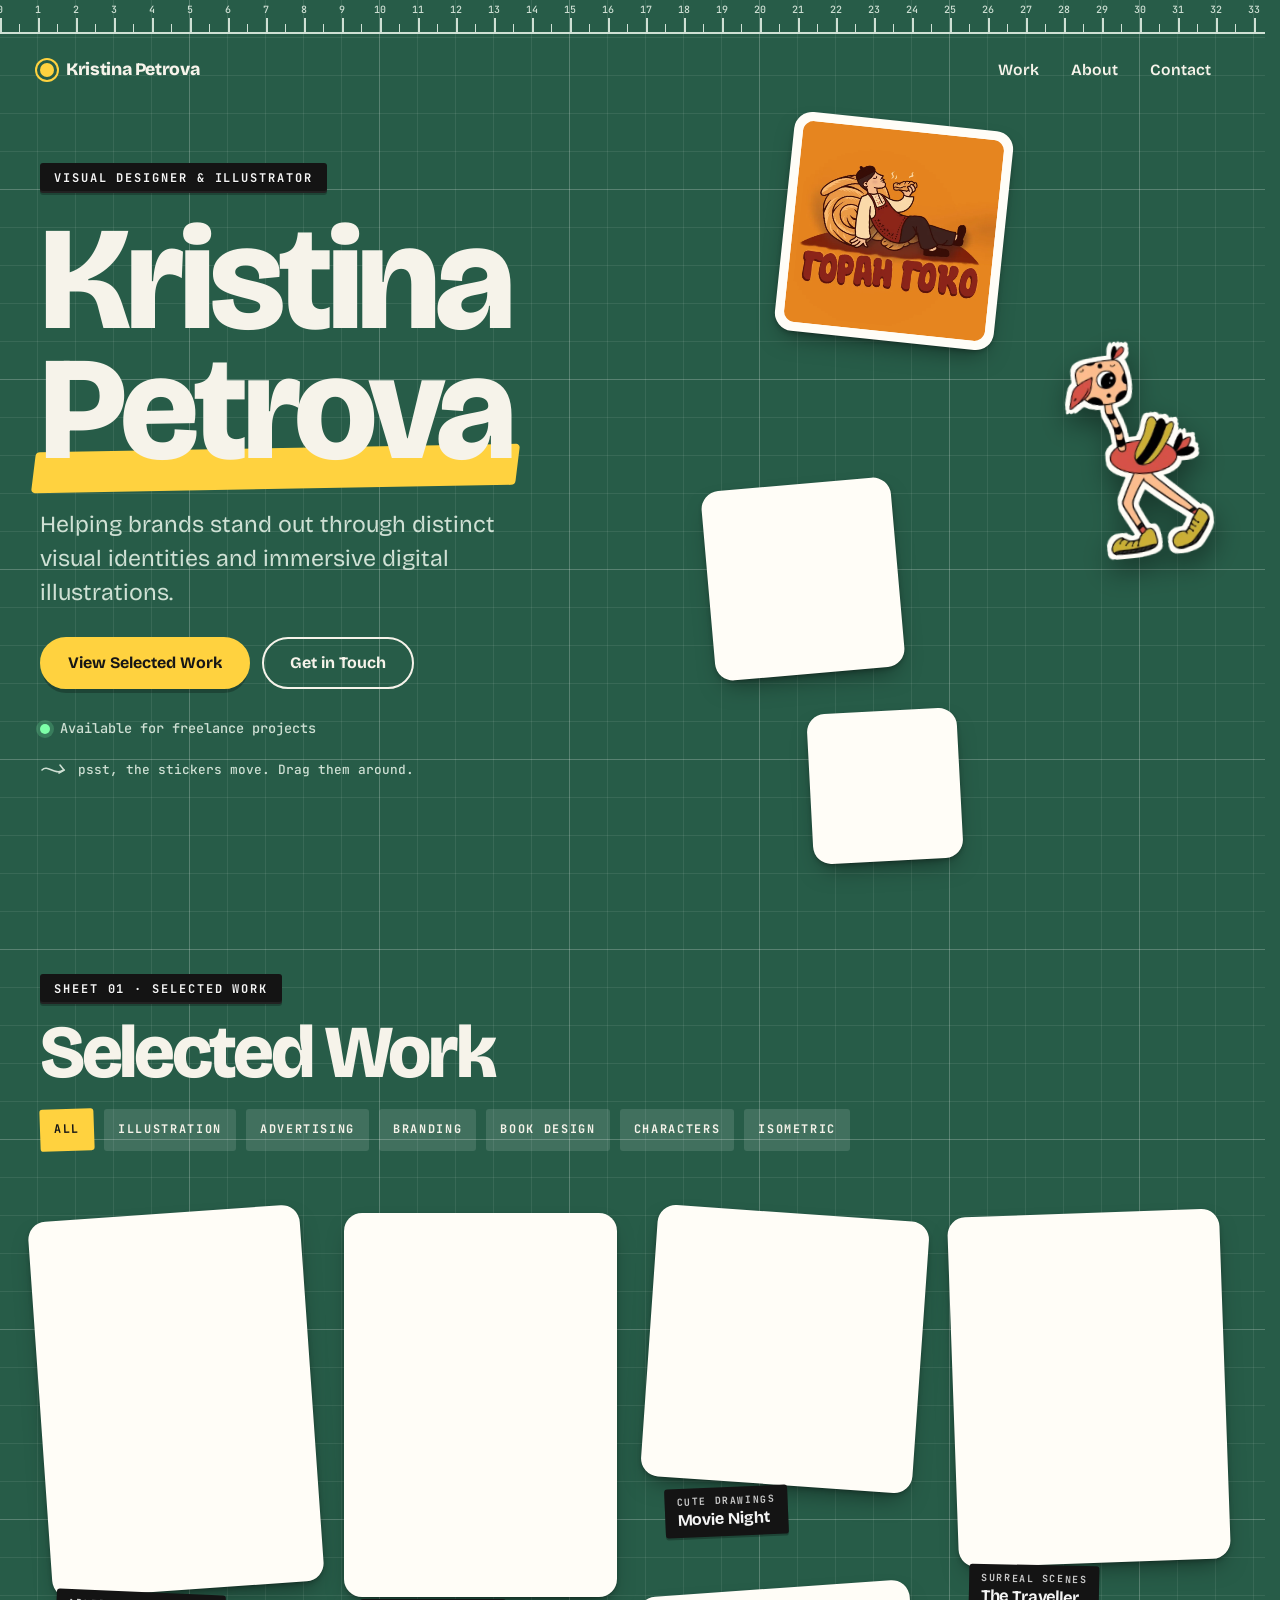
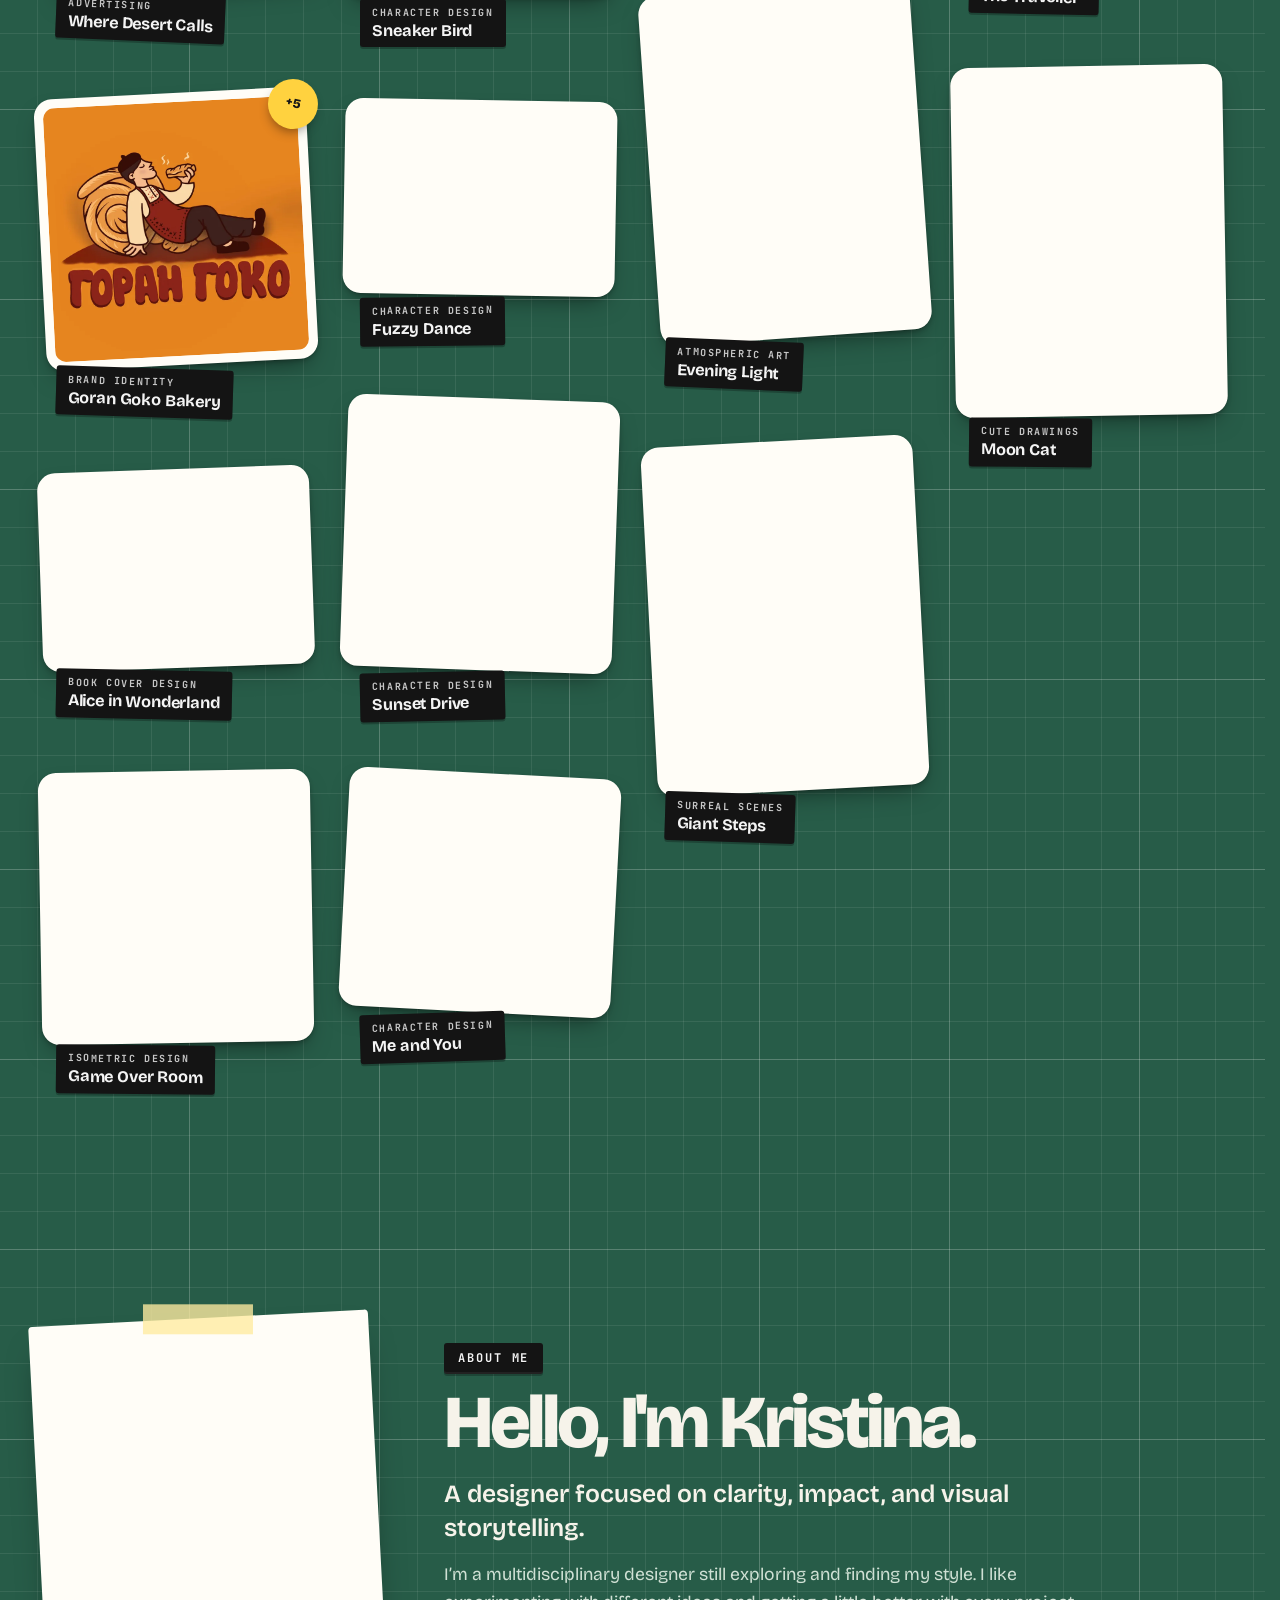
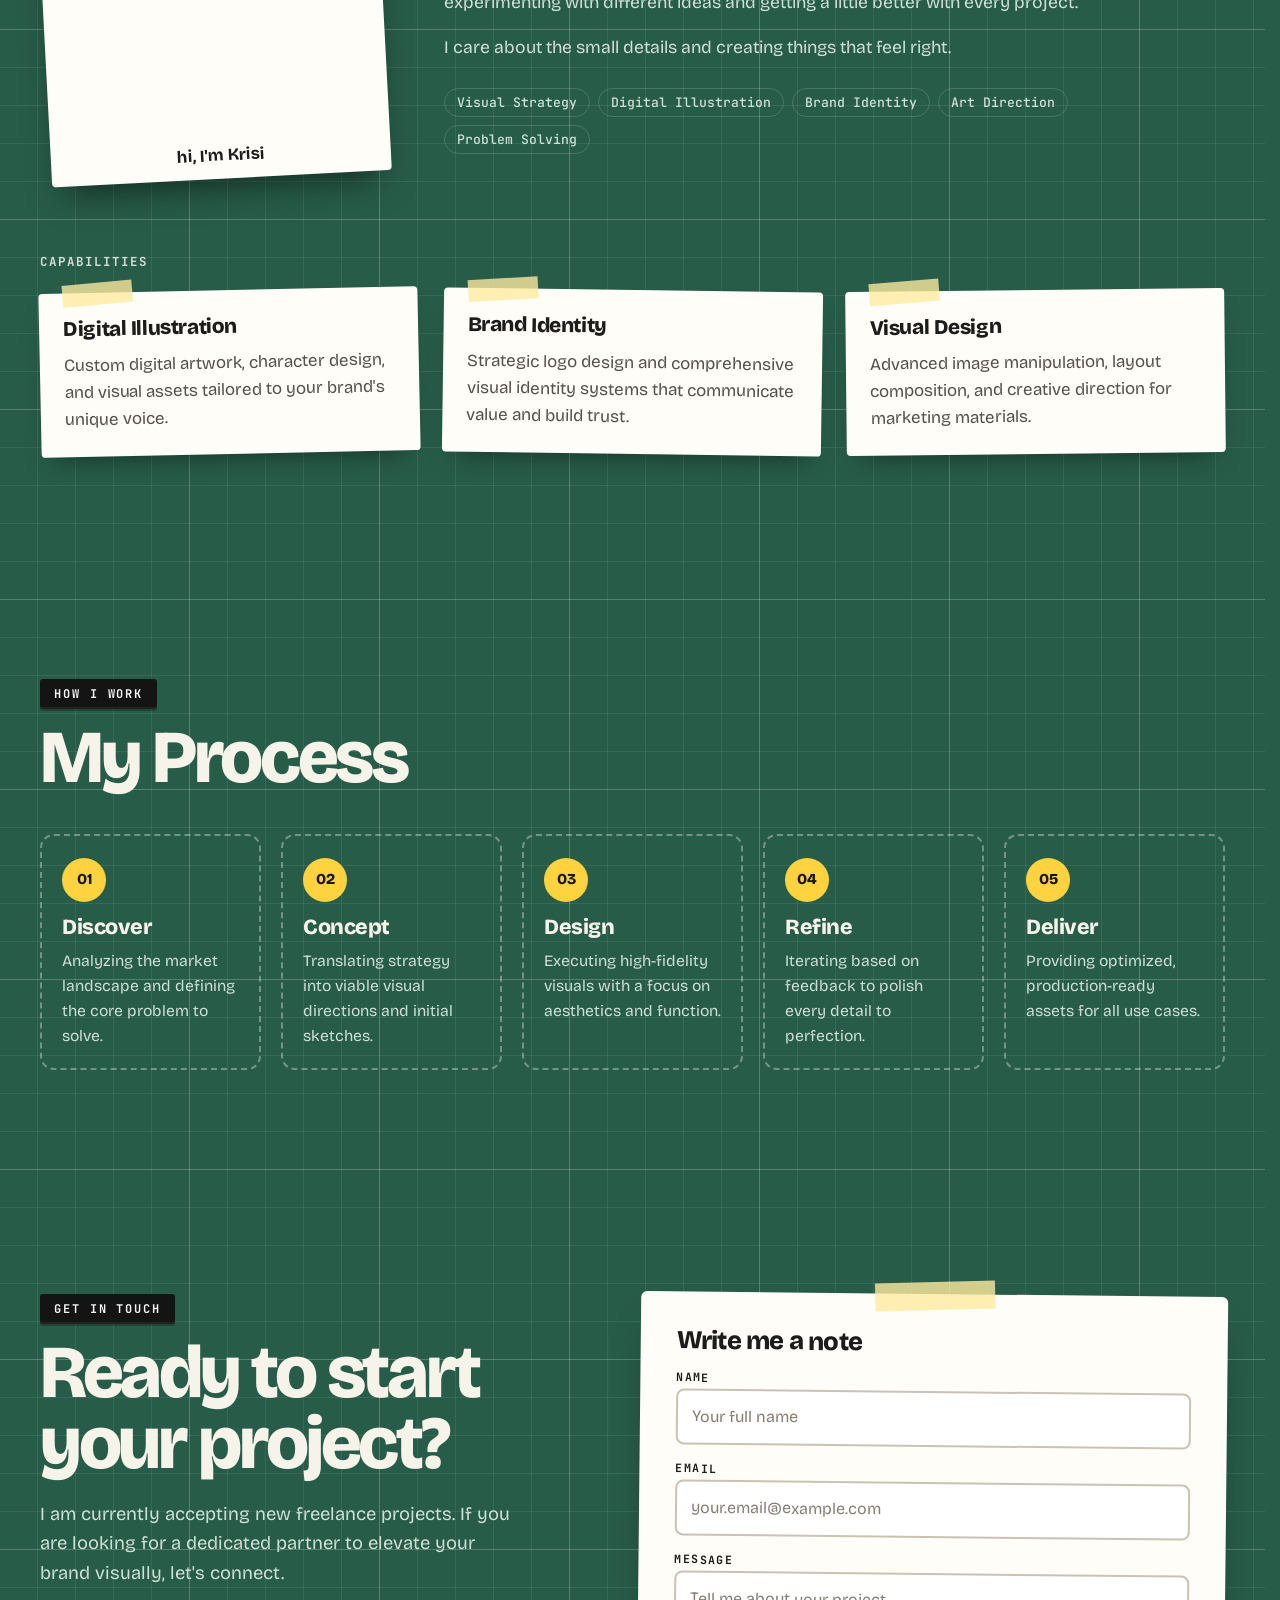
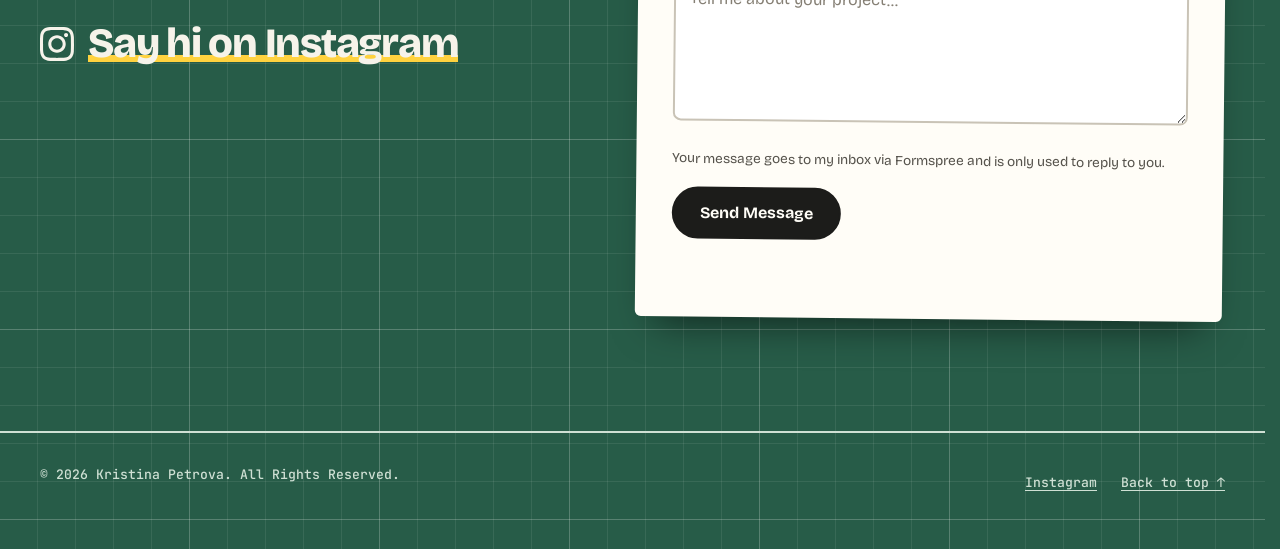
==== commit 45befdf3: "Die-cut character stickers, course labels, no TikTok - tools/make_cutout.py: removes a plain backgro" ====
--- a/index.html
+++ b/index.html
@@ -269,10 +269,6 @@
                 <div class="viewer-swatches" id="viewer-swatches" role="group" aria-label="Colours used in this piece"></div>
                 <div class="viewer-concepts" id="viewer-concepts" role="group" aria-label="Design directions"></div>
                 <div class="viewer-thumbs" id="viewer-thumbs"></div>
-                <a class="viewer-tiktok" id="viewer-tiktok" target="_blank" rel="noopener" hidden>
-                    <svg aria-hidden="true" width="18" height="18" viewBox="0 0 24 24" fill="currentColor"><path d="M8 5v14l11-7z"/></svg>
-                    Watch the process on TikTok
-                </a>
                 <p class="viewer-hint" aria-hidden="true">Arrow keys to browse &nbsp;·&nbsp; Esc to close</p>
             </div>
         </div>
--- a/css/styles.css
+++ b/css/styles.css
@@ -239,7 +239,7 @@
     padding-block: clamp(1.5rem, 1rem + 3vw, 3.5rem) clamp(3rem, 2rem + 4vw, 5rem);
     display: flex; flex-direction: column; justify-content: center;
 }
-.hero-text { position: relative; z-index: 2; max-width: 860px; pointer-events: none; }
+.hero-text { position: relative; z-index: 2; max-width: min(860px, 56%); pointer-events: none; }
 .hero-text > * { pointer-events: auto; }
 .hero h1 {
     font-weight: 800;
@@ -561,12 +561,6 @@
 .thumb[aria-current="true"] { outline: 3px solid var(--pop); outline-offset: 2px; }
 @media (hover: hover) { .thumb:hover { transform: rotate(0) scale(1.07); } }
 
-.viewer-tiktok {
-    display: inline-flex; align-items: center; gap: 10px; margin-top: 26px; min-height: 48px; padding: 0 20px;
-    border-radius: 999px; background: var(--paper); color: var(--paper-ink);
-    font: 700 0.95rem/1 var(--display); text-decoration: none;
-}
-.viewer-tiktok[hidden] { display: none; }
 .viewer-hint { display: none; margin-top: 26px; font: 500 0.75rem/1 var(--mono); color: rgb(255 255 255 / 70%); }
 @media (hover: hover) and (pointer: fine) { .viewer-hint { display: block; } }
 
@@ -577,8 +571,10 @@
     .wordmark { font-size: 1rem; }
     .nav-links a { padding: 0 9px; font-size: 0.92rem; }
     .hero { min-height: 0; justify-content: flex-start; }
-    .hero-stickers { position: relative; inset: auto; order: -1; height: 250px; margin-bottom: 4px; }
-    .loose { --w: 118px !important; }
+    .hero-text { max-width: none; }
+    .hero-stickers { position: relative; inset: auto; order: -1; height: 262px; margin-bottom: 4px; }
+    .loose { --w: 112px !important; }
+    .loose.cutout { --w: 100px !important; }
     .card-title { font-size: 0.95rem; }
     .viewer-btn { width: 46px; height: 46px; }
     .viewer-controls { gap: 6px; }
